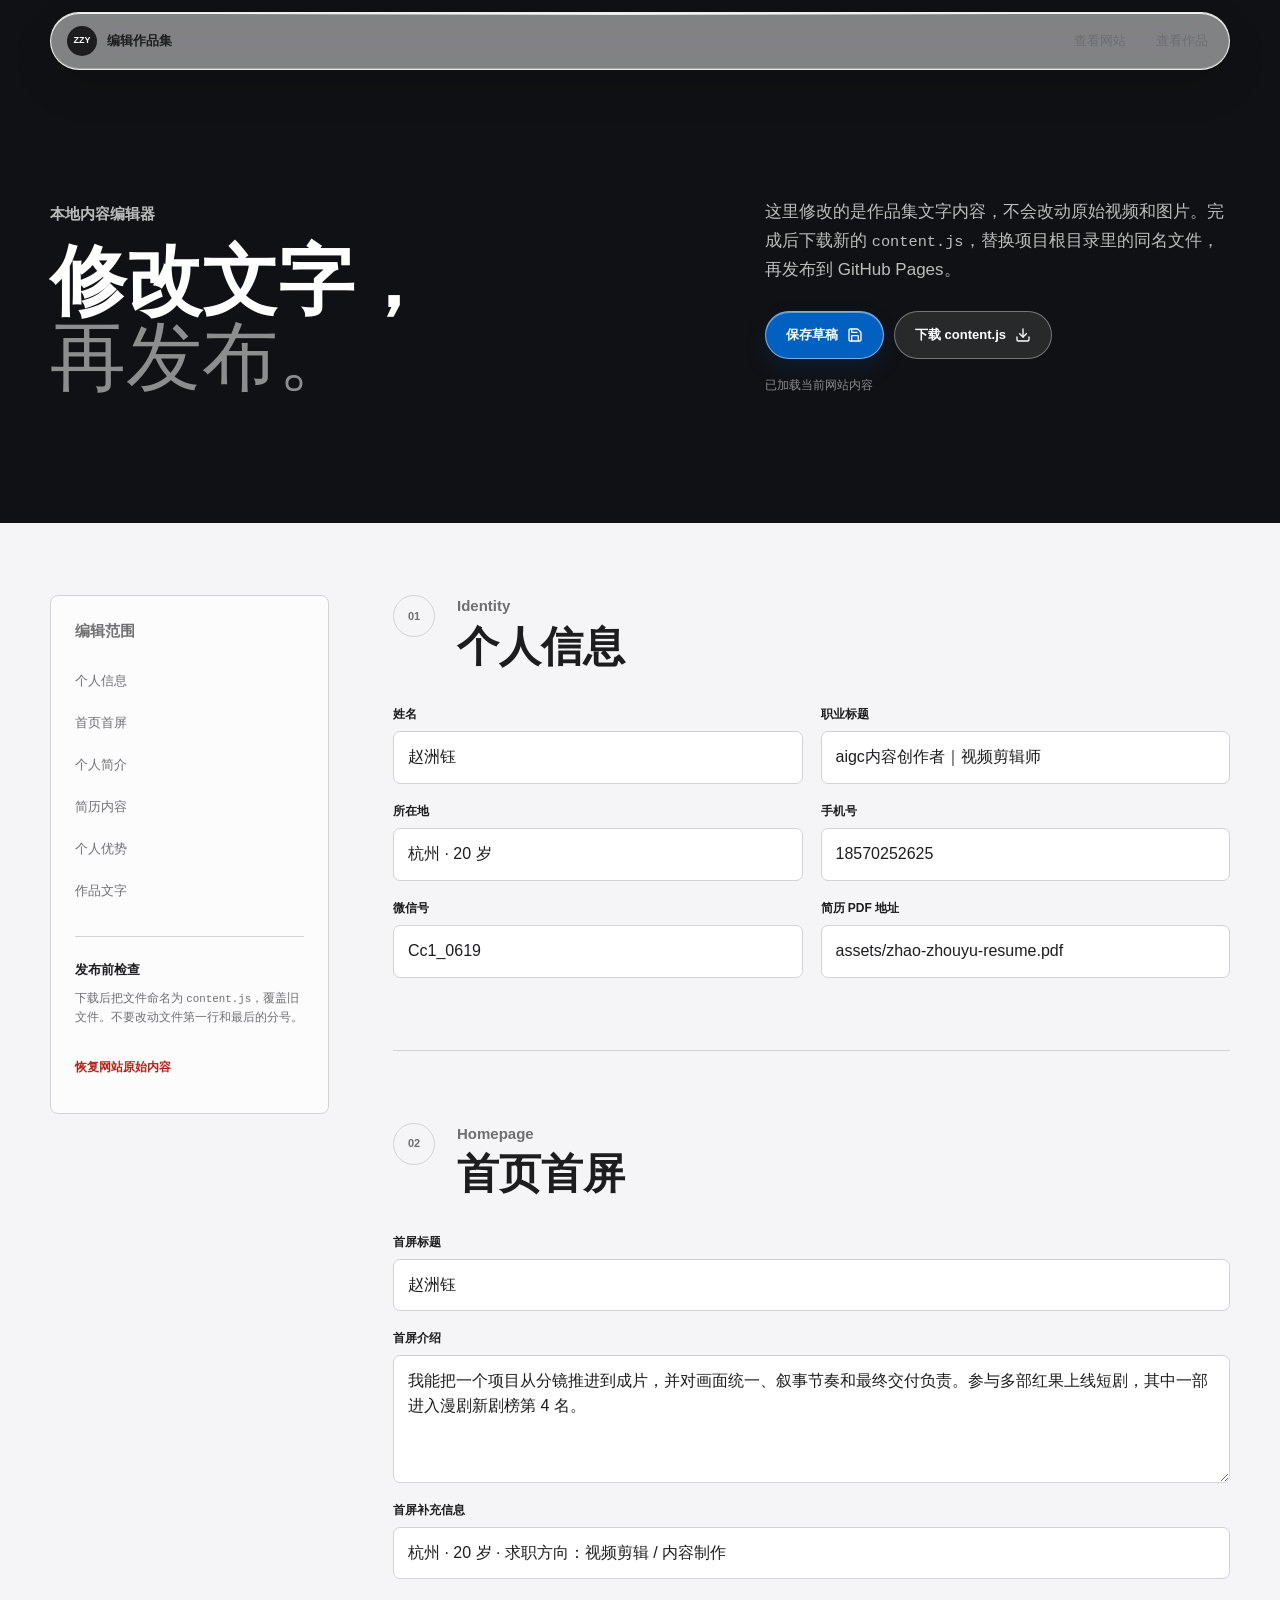
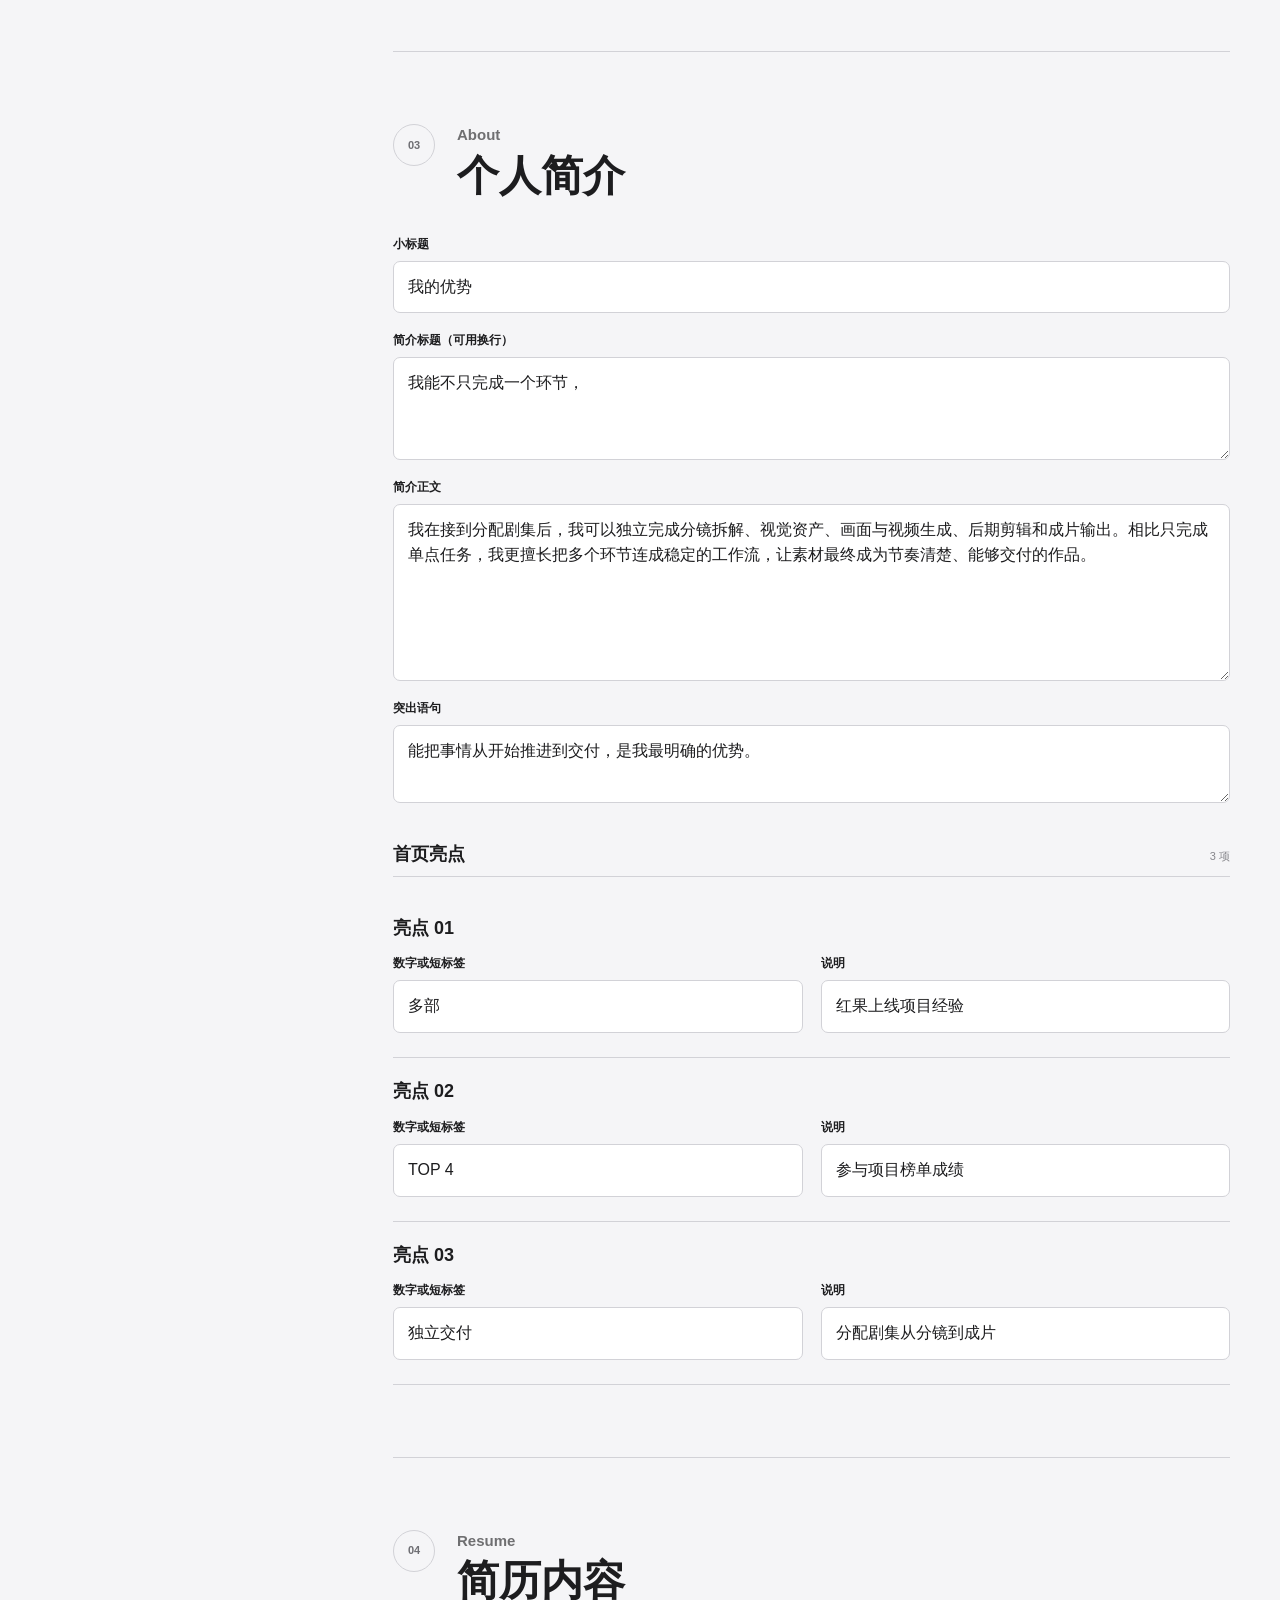
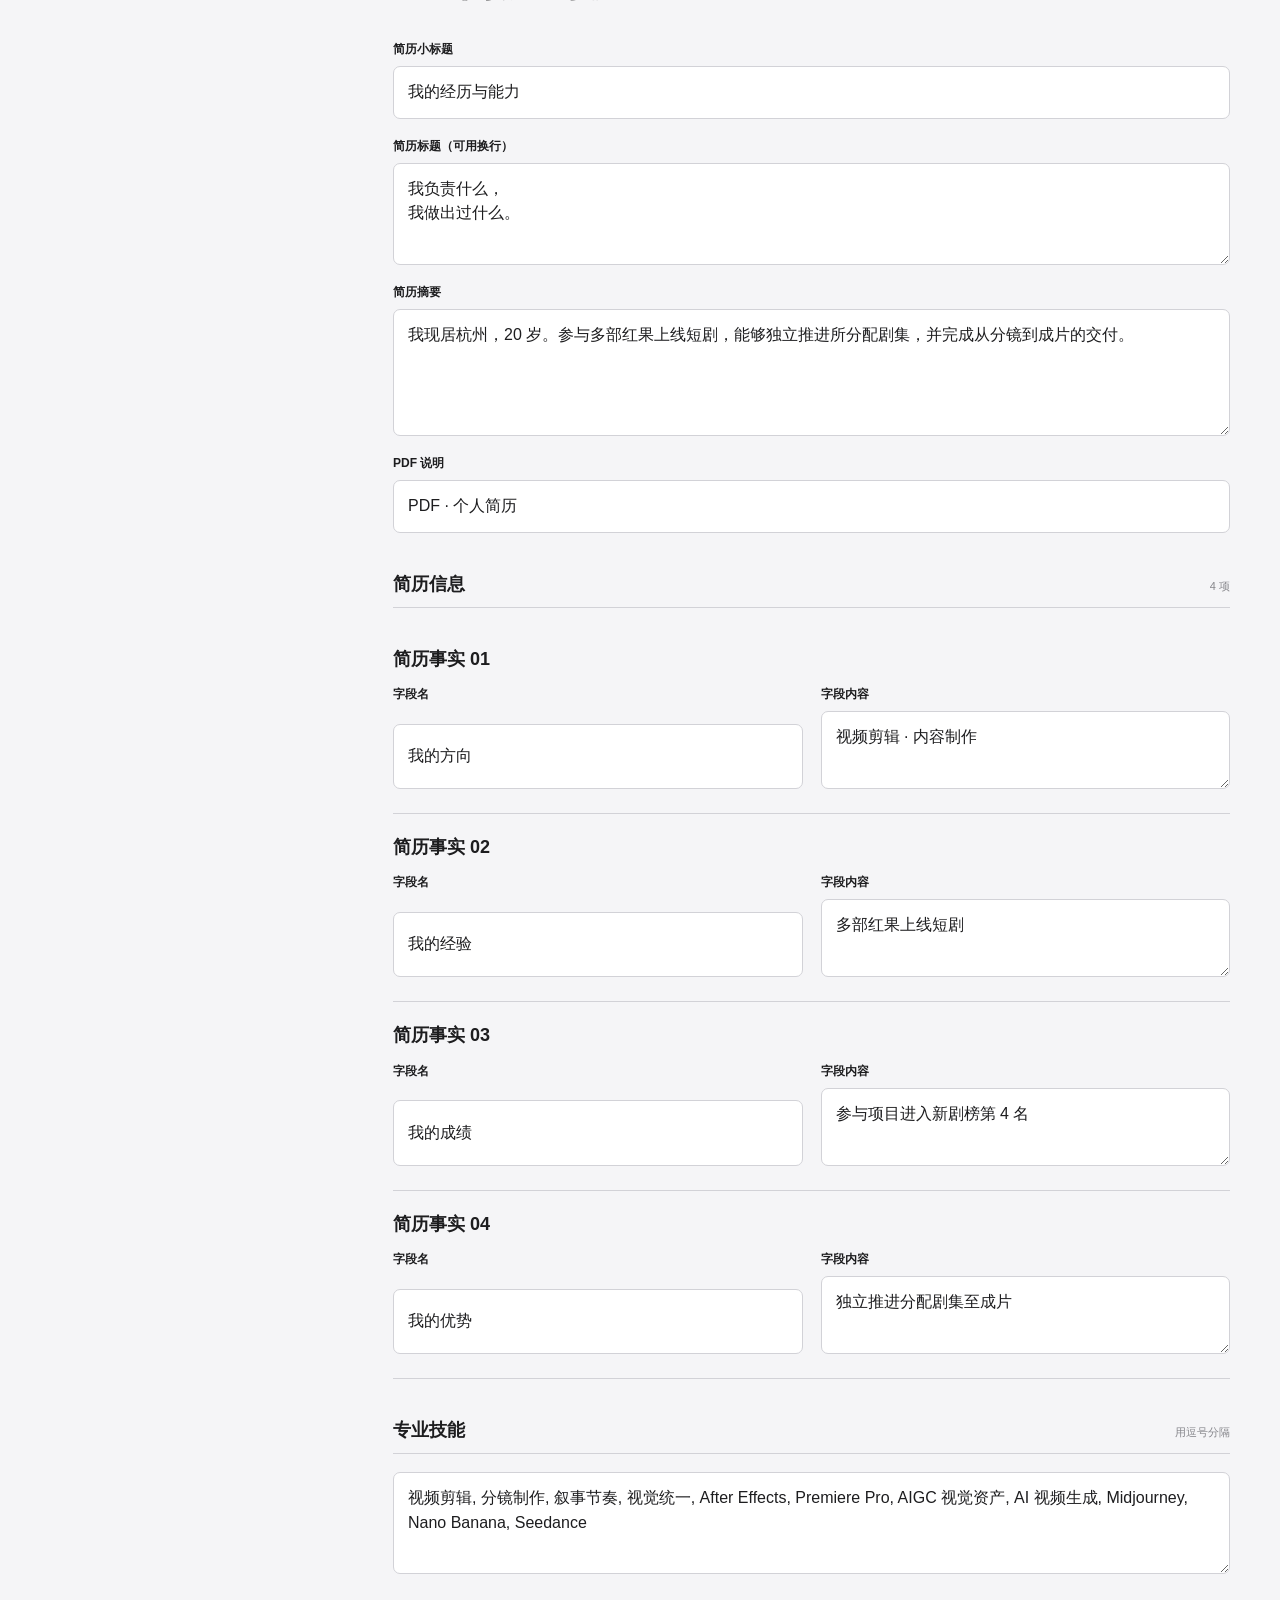
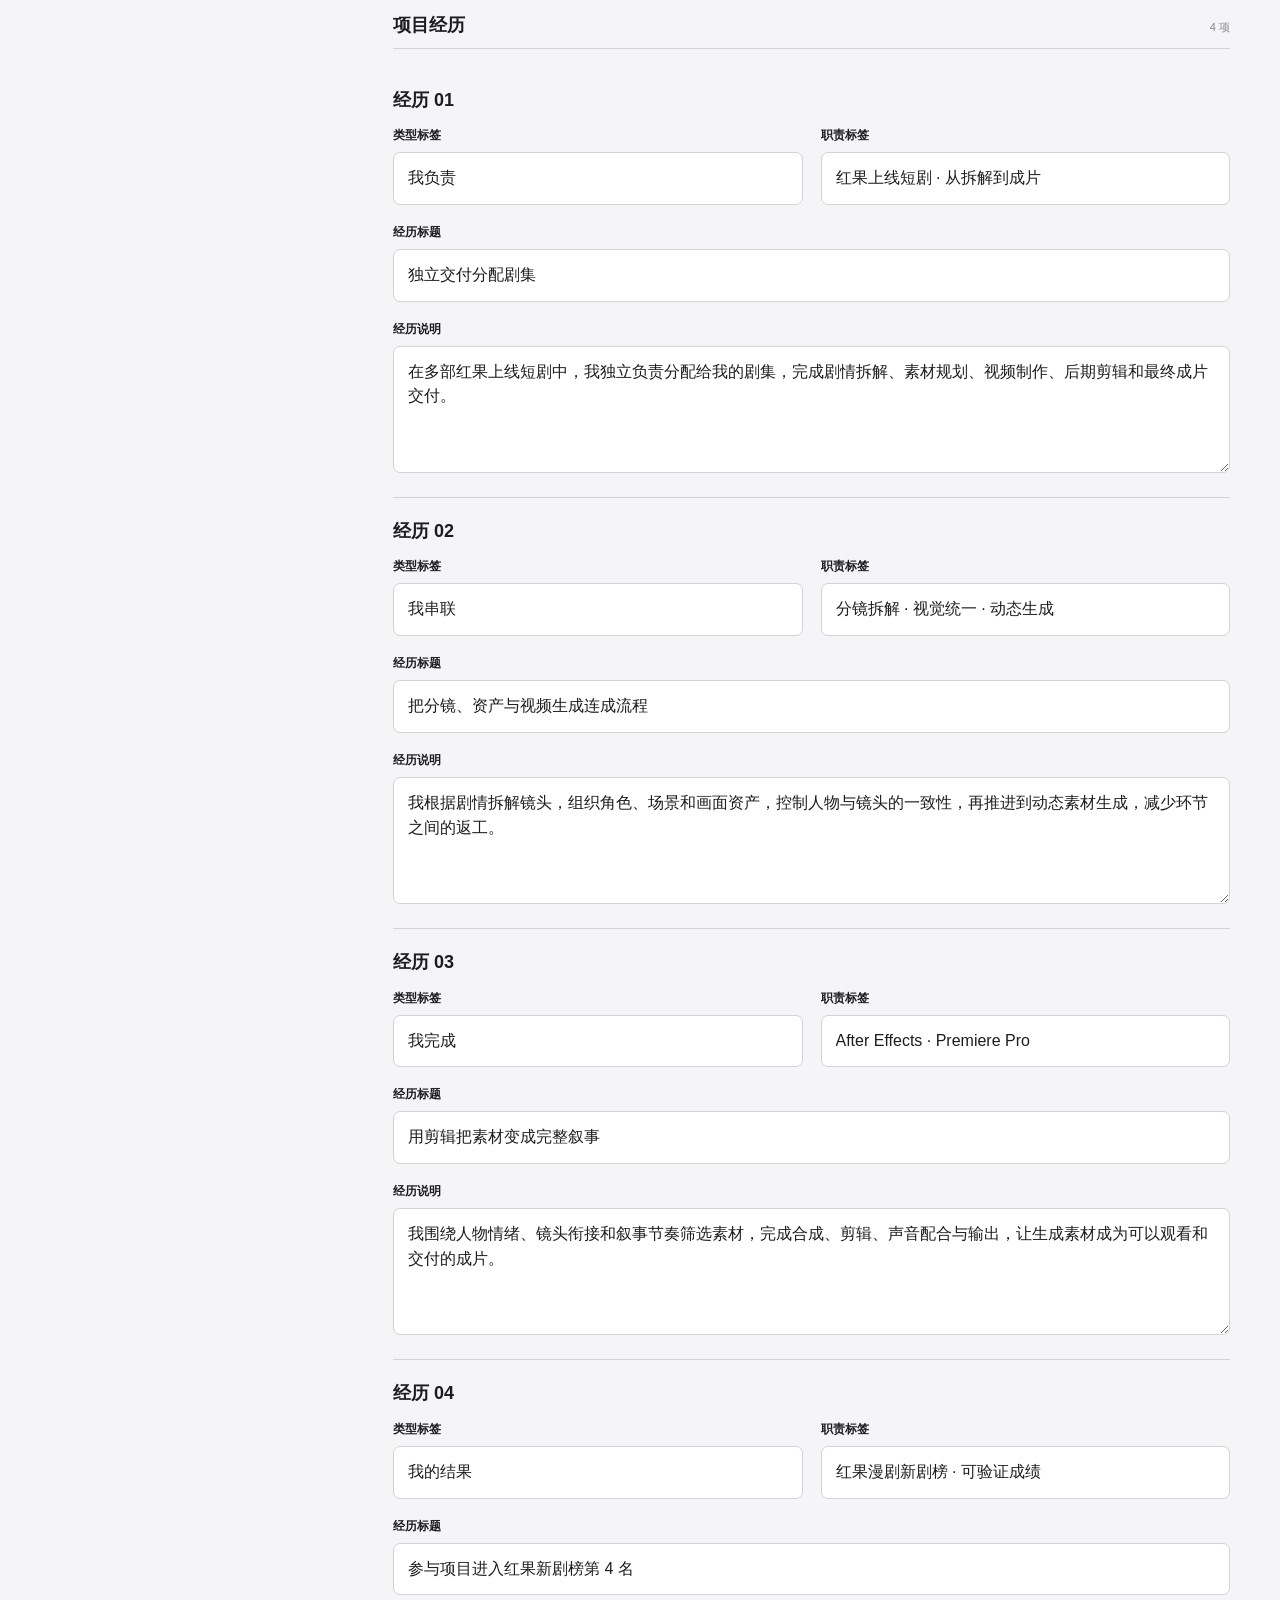
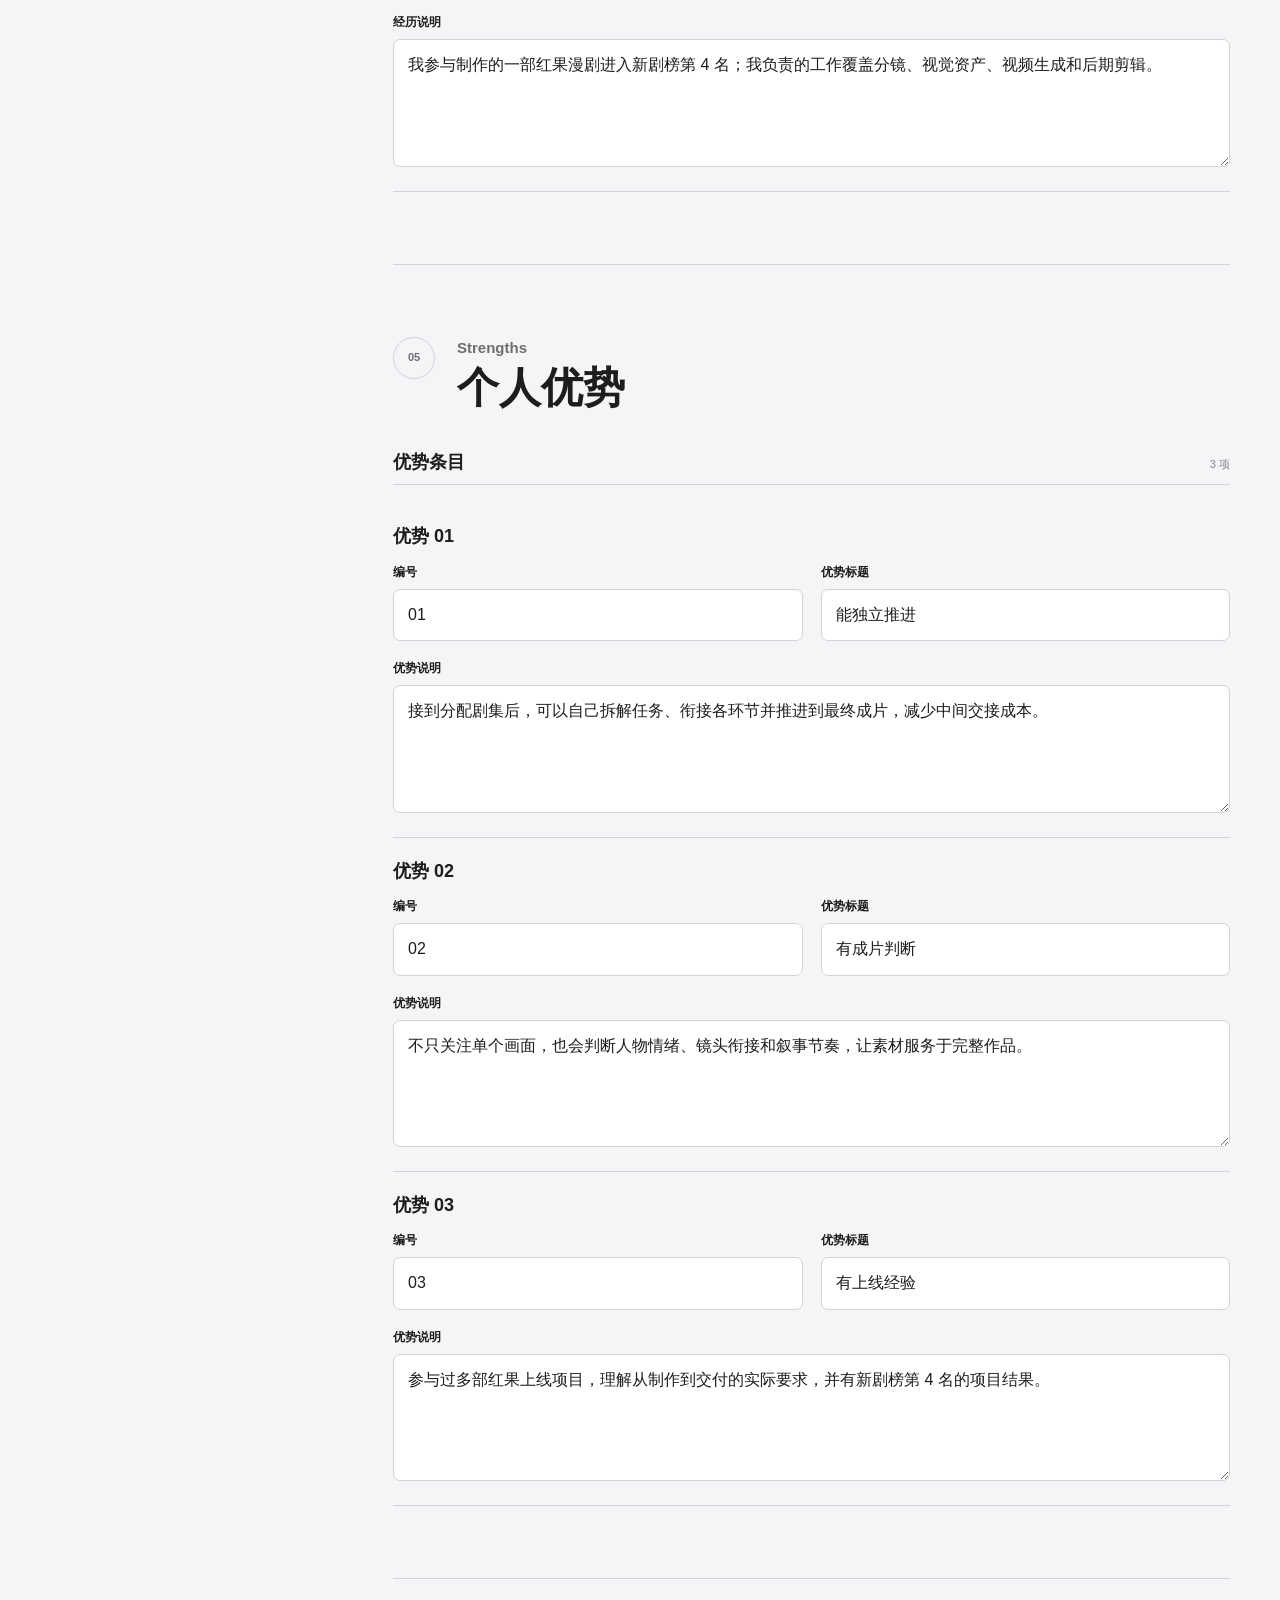
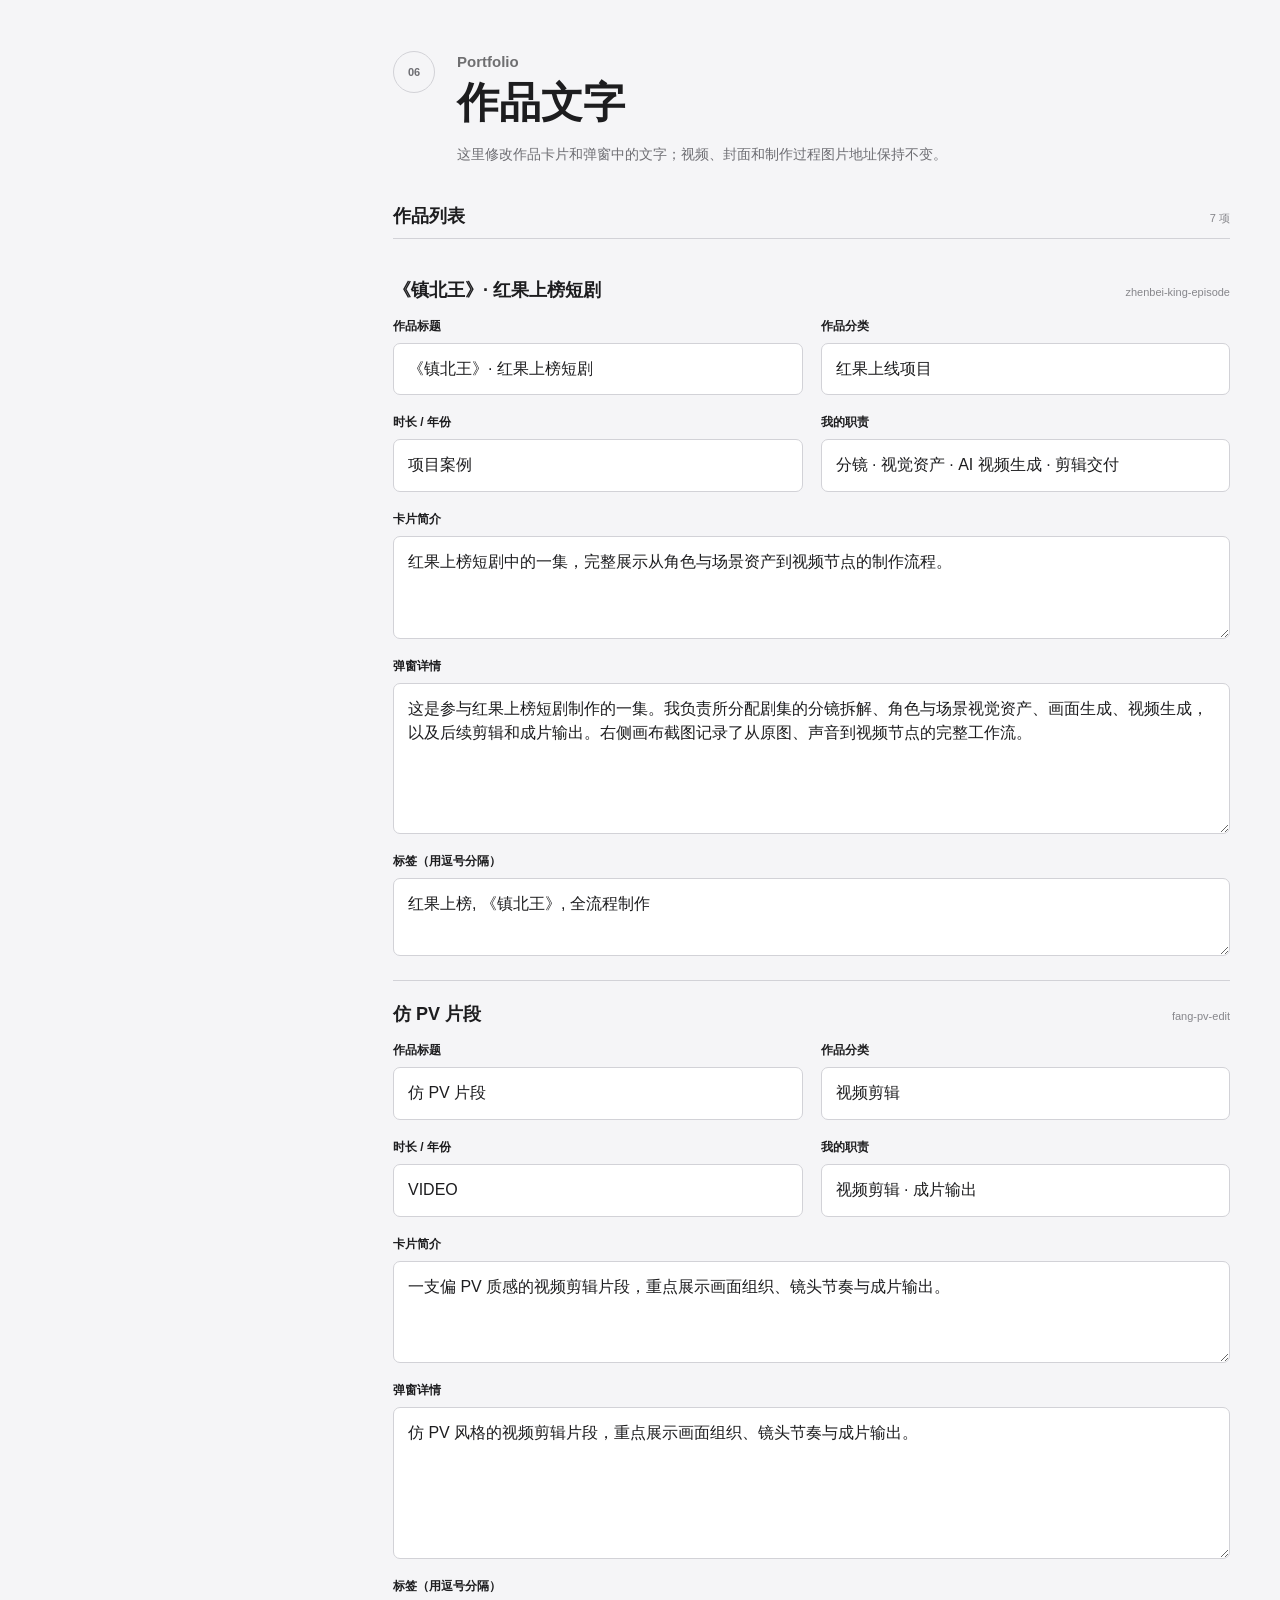
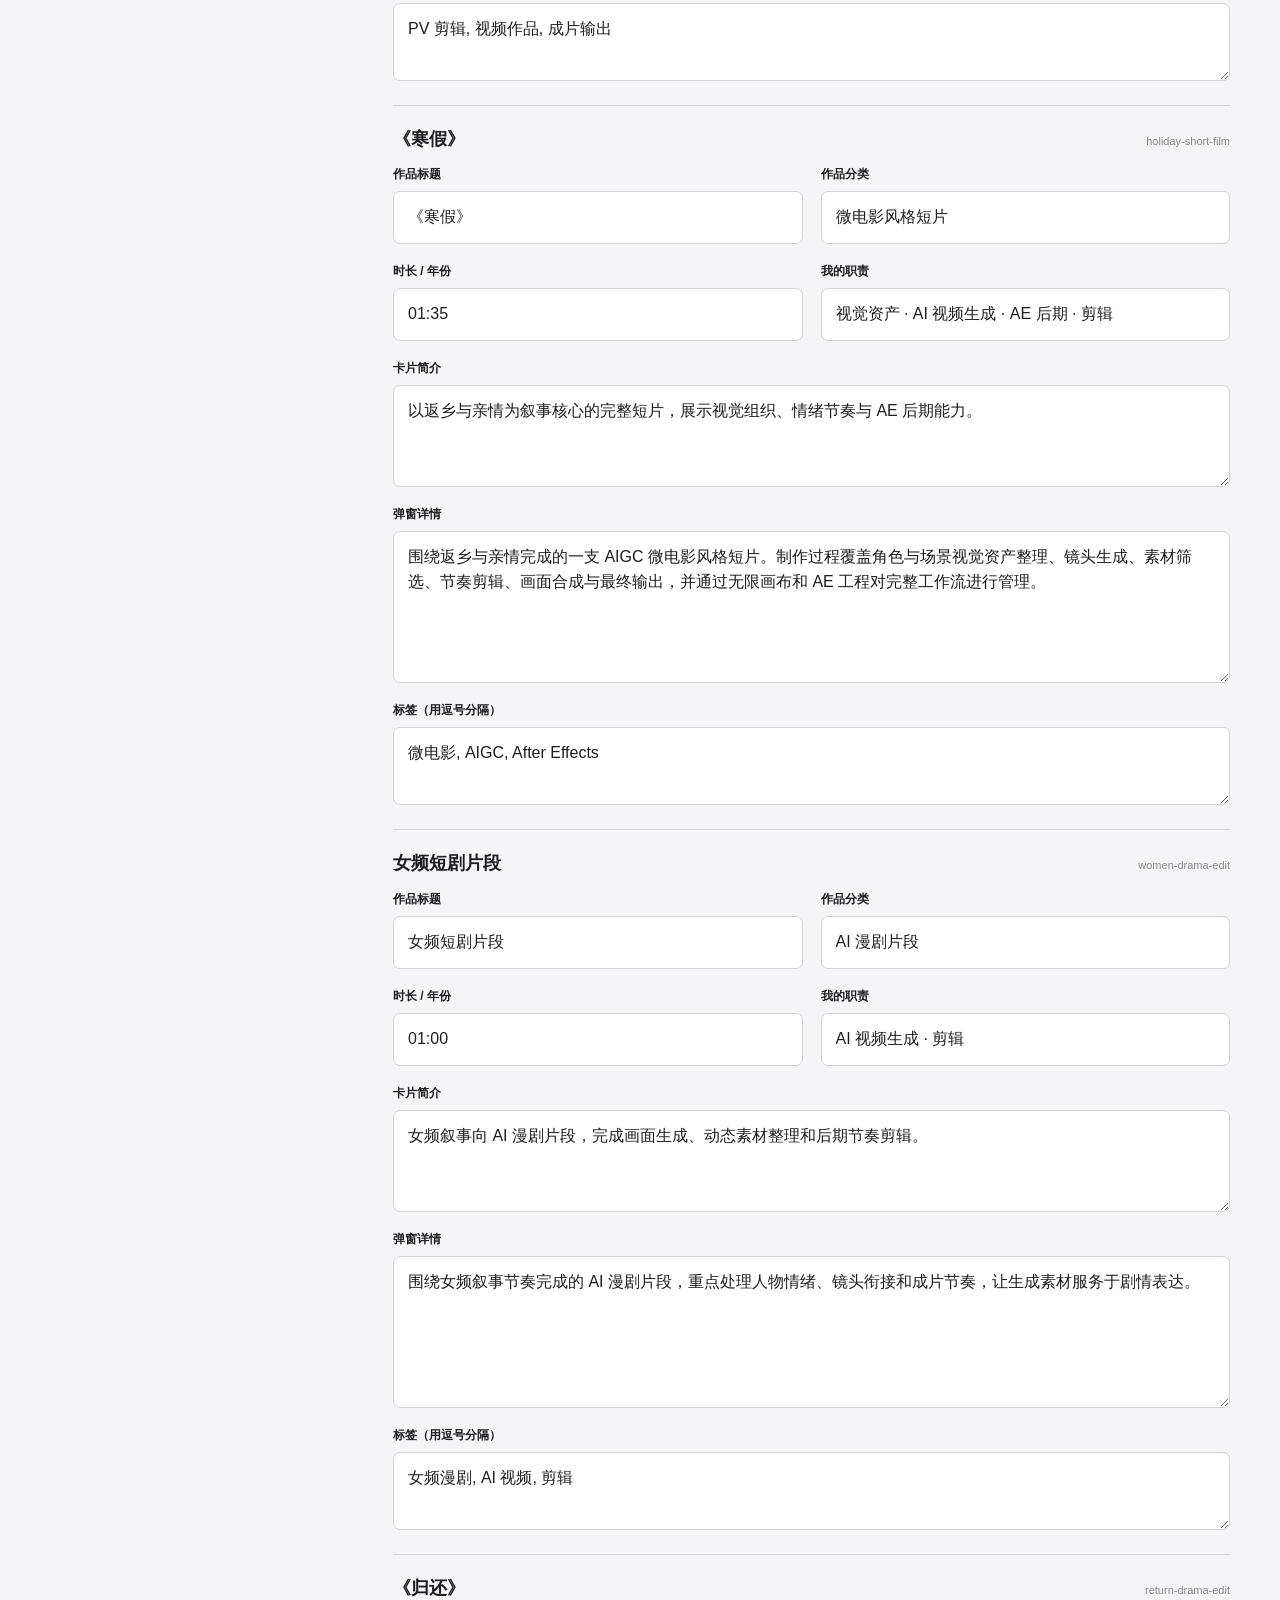
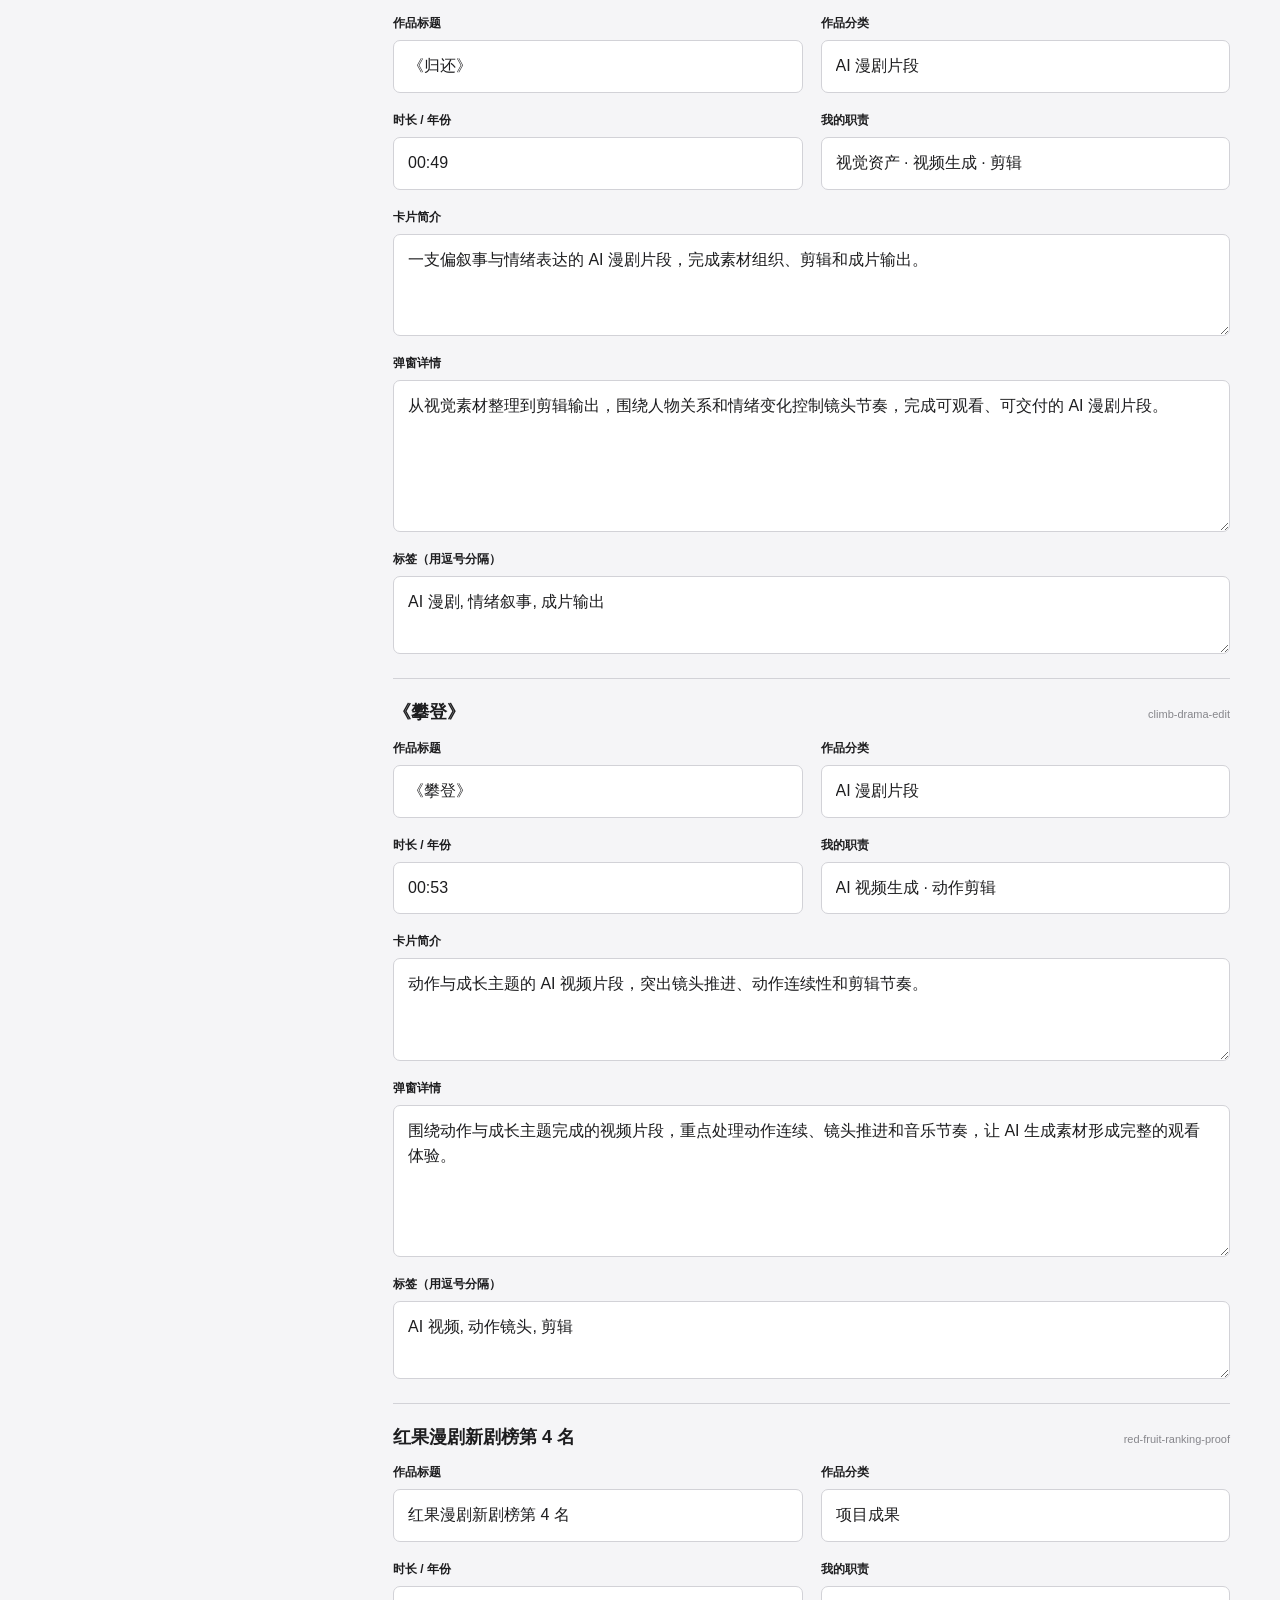
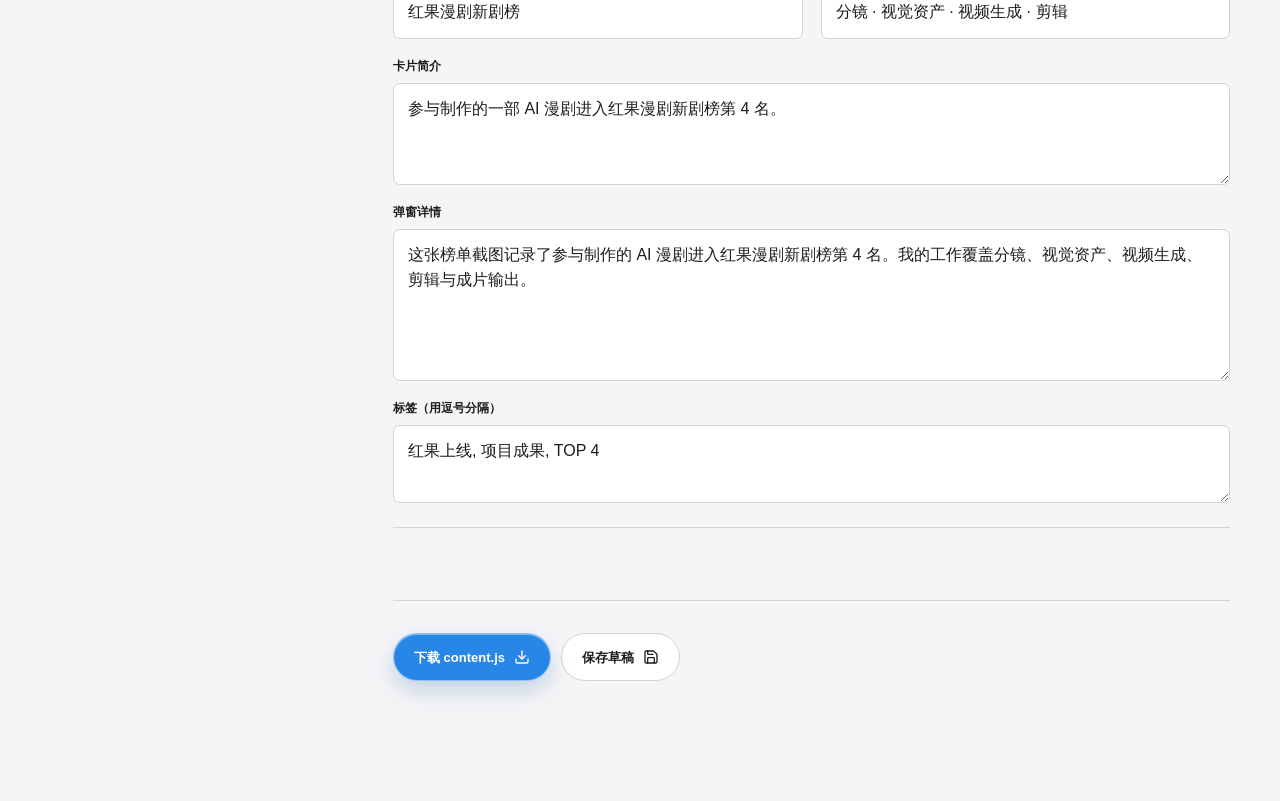
==== editor.html @ 2bcf1a5e "Emphasize personal contribution in resume" ====
<!doctype html>
<html lang="zh-CN">
  <head>
    <meta charset="UTF-8" />
    <meta name="viewport" content="width=device-width, initial-scale=1, viewport-fit=cover" />
    <meta name="theme-color" content="#171916" />
    <meta name="description" content="编辑赵洲钰个人作品集文字内容。" />
    <title>编辑作品集 — 赵洲钰</title>
    <link rel="stylesheet" href="styles.css?v=10" />
    <script src="assets/vendor/lucide.min.js?v=1.30.0" defer></script>
  </head>
  <body class="editor-shell">
    <a class="skip-link" href="#editor-main">跳到编辑内容</a>
    <header class="site-header" id="top">
      <div class="container header-inner">
        <a class="brand" href="index.html" aria-label="返回作品集首页">
          <span class="brand-mark">ZZY</span>
          <span class="brand-word">编辑作品集</span>
        </a>
        <nav class="desktop-nav" aria-label="编辑器导航">
          <a href="index.html">查看网站</a>
          <a href="works.html">查看作品</a>
        </nav>
        <button class="menu-toggle icon-button" type="button" aria-expanded="false" aria-controls="editor-mobile-nav" aria-label="打开菜单">
          <i data-lucide="menu" aria-hidden="true"></i>
        </button>
      </div>
      <nav class="mobile-nav" id="editor-mobile-nav" aria-label="移动端编辑器导航" hidden>
        <a href="index.html">查看网站</a>
        <a href="works.html">查看作品</a>
      </nav>
    </header>

    <main class="editor-main" id="editor-main">
      <section class="editor-hero section-pad">
        <div class="container editor-hero-grid">
          <div>
            <p class="eyebrow">本地内容编辑器</p>
            <h1>修改文字，<br /><em>再发布。</em></h1>
          </div>
          <div class="editor-hero-copy">
            <p>这里修改的是作品集文字内容，不会改动原始视频和图片。完成后下载新的 <code>content.js</code>，替换项目根目录里的同名文件，再发布到 GitHub Pages。</p>
            <div class="editor-actions">
              <button class="button button-blue" type="button" data-save>保存草稿 <i data-lucide="save" aria-hidden="true"></i></button>
              <button class="button button-quiet" type="button" data-download>下载 content.js <i data-lucide="download" aria-hidden="true"></i></button>
            </div>
            <p class="editor-status" data-status role="status" aria-live="polite">已加载当前网站内容</p>
          </div>
        </div>
      </section>

      <form class="editor-form" data-editor-form>
        <div class="container editor-layout">
          <aside class="editor-side">
            <div class="editor-side-inner">
              <p class="eyebrow">编辑范围</p>
              <nav class="editor-toc" aria-label="编辑区导航">
                <a href="#identity">个人信息</a>
                <a href="#hero-copy">首页首屏</a>
                <a href="#about-copy">个人简介</a>
                <a href="#resume-copy">简历内容</a>
                <a href="#strengths-copy">个人优势</a>
                <a href="#works-copy">作品文字</a>
              </nav>
              <div class="editor-help">
                <strong>发布前检查</strong>
                <p>下载后把文件命名为 <code>content.js</code>，覆盖旧文件。不要改动文件第一行和最后的分号。</p>
              </div>
              <button class="text-button danger-text" type="button" data-reset>恢复网站原始内容</button>
            </div>
          </aside>

          <div class="editor-sections">
            <section class="editor-section" id="identity" data-section="identity">
              <div class="editor-section-heading"><span class="editor-index">01</span><div><p class="eyebrow">Identity</p><h2>个人信息</h2></div></div>
              <div class="editor-fields editor-fields-2">
                <label class="field"><span>姓名</span><input name="identity.name" type="text" required /></label>
                <label class="field"><span>职业标题</span><input name="identity.role" type="text" /></label>
                <label class="field"><span>所在地</span><input name="identity.location" type="text" /></label>
                <label class="field"><span>手机号</span><input name="identity.phone" type="tel" /></label>
                <label class="field"><span>微信号</span><input name="identity.wechat" type="text" /></label>
                <label class="field"><span>简历 PDF 地址</span><input name="identity.cvUrl" type="text" /></label>
              </div>
            </section>

            <section class="editor-section" id="hero-copy" data-section="hero">
              <div class="editor-section-heading"><span class="editor-index">02</span><div><p class="eyebrow">Homepage</p><h2>首页首屏</h2></div></div>
              <div class="editor-fields">
                <label class="field"><span>首屏标题</span><input name="hero.title" type="text" /></label>
                <label class="field"><span>首屏介绍</span><textarea name="hero.description" rows="4"></textarea></label>
                <label class="field"><span>首屏补充信息</span><input name="hero.note" type="text" /></label>
              </div>
            </section>

            <section class="editor-section" id="about-copy" data-section="about">
              <div class="editor-section-heading"><span class="editor-index">03</span><div><p class="eyebrow">About</p><h2>个人简介</h2></div></div>
              <div class="editor-fields">
                <label class="field"><span>小标题</span><input name="about.eyebrow" type="text" /></label>
                <label class="field"><span>简介标题（可用换行）</span><textarea name="about.title" rows="3"></textarea></label>
                <label class="field"><span>简介正文</span><textarea name="about.body" rows="6"></textarea></label>
                <label class="field"><span>突出语句</span><textarea name="about.quote" rows="2"></textarea></label>
              </div>
              <div class="editor-repeat" data-repeat="stats"></div>
            </section>

            <section class="editor-section" id="resume-copy" data-section="resume">
              <div class="editor-section-heading"><span class="editor-index">04</span><div><p class="eyebrow">Resume</p><h2>简历内容</h2></div></div>
              <div class="editor-fields">
                <label class="field"><span>简历小标题</span><input name="resume.eyebrow" type="text" /></label>
                <label class="field"><span>简历标题（可用换行）</span><textarea name="resume.title" rows="3"></textarea></label>
                <label class="field"><span>简历摘要</span><textarea name="resume.intro" rows="4"></textarea></label>
                <label class="field"><span>PDF 说明</span><input name="resume.fileNote" type="text" /></label>
              </div>
              <div class="editor-repeat" data-repeat="facts"></div>
              <div class="editor-list-block"><div class="repeat-heading"><h3>专业技能</h3><span>用逗号分隔</span></div><label class="field"><textarea name="resume.skills" rows="3" data-array-field="comma"></textarea></label></div>
              <div class="editor-repeat" data-repeat="experience"></div>
            </section>

            <section class="editor-section" id="strengths-copy" data-section="strengths">
              <div class="editor-section-heading"><span class="editor-index">05</span><div><p class="eyebrow">Strengths</p><h2>个人优势</h2></div></div>
              <div class="editor-repeat" data-repeat="strengths"></div>
            </section>

            <section class="editor-section" id="works-copy" data-section="works">
              <div class="editor-section-heading"><span class="editor-index">06</span><div><p class="eyebrow">Portfolio</p><h2>作品文字</h2></div></div>
              <p class="editor-section-note">这里修改作品卡片和弹窗中的文字；视频、封面和制作过程图片地址保持不变。</p>
              <div class="editor-repeat" data-repeat="works"></div>
            </section>

            <div class="editor-bottom-actions">
              <button class="button button-blue" type="button" data-download>下载 content.js <i data-lucide="download" aria-hidden="true"></i></button>
              <button class="button button-quiet" type="button" data-save>保存草稿 <i data-lucide="save" aria-hidden="true"></i></button>
            </div>
          </div>
        </div>
      </form>
    </main>

    <div class="toast" role="status" aria-live="polite" data-editor-toast></div>
    <script src="content.js?v=8" defer></script>
    <script src="editor.js?v=4" defer></script>
  </body>
</html>
---- styles.css ----
:root {
  --bg: #f5f5f7;
  --surface: #ffffff;
  --surface-soft: #ebebf0;
  --ink: #1d1d1f;
  --muted: #6e6e73;
  --quiet: #86868b;
  --line: #d2d2d7;
  --blue: #0071e3;
  --blue-soft: #e8f2ff;
  --black: #101114;
  --black-soft: #1c1d20;
  --on-dark: #f5f5f7;
  --dark-muted: #a1a1a6;
  --container: 1180px;
  --page-gutter: 48px;
  --section: clamp(88px, 10vw, 144px);
  --glass-fill: rgba(255, 255, 255, .48);
  --glass-border: rgba(255, 255, 255, .84);
  --glass-specular: rgba(255, 255, 255, .9);
  --ease: cubic-bezier(.2, .75, .2, 1);
  --speed: 240ms;
}

* { box-sizing: border-box; }
[hidden] { display: none !important; }
html { scroll-behavior: smooth; }
body {
  margin: 0;
  overflow-x: hidden;
  overflow-x: clip;
  background: var(--bg);
  color: var(--ink);
  font-family: -apple-system, BlinkMacSystemFont, "SF Pro Display", "SF Pro Text", "Helvetica Neue", "PingFang SC", "Hiragino Sans GB", "Noto Sans SC", "Microsoft YaHei", Arial, sans-serif;
  font-size: 16px;
  line-height: 1.5;
  letter-spacing: 0;
  -webkit-font-smoothing: antialiased;
  text-rendering: optimizeLegibility;
}
img, video { display: block; max-width: 100%; }
a { color: inherit; text-decoration: none; }
button { font: inherit; }
:focus-visible { outline: 2px solid var(--blue); outline-offset: 4px; }
.container { width: min(calc(100% - var(--page-gutter)), var(--container)); width: min(calc(100% - var(--page-gutter) - env(safe-area-inset-left) - env(safe-area-inset-right)), var(--container)); margin-inline: auto; }
.section-pad { padding-block: var(--section); }

.skip-link { position: fixed; top: 12px; left: 12px; z-index: 60; padding: 10px 14px; border-radius: 12px; background: var(--blue); color: #fff; transform: translateY(-160%); transition: transform var(--speed) var(--ease); }
.skip-link:focus { transform: translateY(0); }

/* A restrained, floating glass bar keeps navigation present without dominating the work. */
.site-header { position: sticky; top: 0; z-index: 30; padding: 12px 0 0; padding: max(12px, env(safe-area-inset-top)) 0 0; background: transparent; border: 0; pointer-events: none; transition: color var(--speed) var(--ease); }
.header-inner { position: relative; min-height: 58px; display: flex; align-items: center; justify-content: space-between; gap: 24px; padding: 0 8px 0 16px; overflow: hidden; border: 1px solid var(--glass-border); border-radius: 30px; background: var(--glass-fill); box-shadow: 0 16px 44px rgba(0,0,0,.12), inset 0 1px 0 var(--glass-specular), inset 0 -1px 0 rgba(255,255,255,.26); backdrop-filter: blur(30px) saturate(180%); -webkit-backdrop-filter: blur(30px) saturate(180%); pointer-events: auto; }
.header-inner::before { position: absolute; top: 1px; right: 18%; left: 14%; height: 1px; content: ""; background: linear-gradient(90deg, transparent, rgba(255,255,255,.92), transparent); opacity: .9; pointer-events: none; }
.header-inner > * { position: relative; z-index: 1; }
.brand { display: inline-flex; align-items: center; min-height: 44px; gap: 10px; font-size: 13px; font-weight: 600; }
.brand-mark { display: grid; place-items: center; width: 30px; height: 30px; border-radius: 50%; background: var(--ink); color: #fff; font-size: 9px; font-weight: 700; letter-spacing: 0; }
.brand-word { white-space: nowrap; }
.desktop-nav { display: flex; align-items: center; gap: 4px; color: var(--muted); font-size: 13px; }
.desktop-nav a, .mobile-nav a { position: relative; display: inline-flex; align-items: center; min-height: 44px; padding: 0 13px; border-radius: 22px; transition: color var(--speed) var(--ease), background var(--speed) var(--ease); }
.desktop-nav a:hover, .mobile-nav a:hover { color: var(--ink); background: rgba(0,0,0,.06); }
.desktop-nav a[aria-current="page"] { color: var(--ink); background: rgba(0,0,0,.07); font-weight: 600; }
.menu-toggle.icon-button { display: none; }
.mobile-nav { display: none; width: min(calc(100% - var(--page-gutter)), var(--container)); width: min(calc(100% - var(--page-gutter) - env(safe-area-inset-left) - env(safe-area-inset-right)), var(--container)); margin: 8px auto 0; padding: 8px; border: 1px solid var(--glass-border); border-radius: 22px; background: var(--glass-fill); box-shadow: 0 8px 30px rgba(0,0,0,.08); backdrop-filter: blur(24px) saturate(150%); pointer-events: auto; }
.scroll-progress { position: absolute; right: 22px; bottom: -2px; left: 22px; height: 2px; overflow: hidden; pointer-events: none; }
.scroll-progress span { display: block; width: 100%; height: 100%; transform: scaleX(0); transform-origin: left center; background: var(--blue); }

/* On dark opening stages, the material is intentionally visible: translucent fill, edge light and blurred media beneath. */
.glass-shell .site-header:not(.is-scrolled) .header-inner { border-color: rgba(255,255,255,.56); background: rgba(255,255,255,.2); box-shadow: 0 16px 44px rgba(0,0,0,.26), inset 0 1px 0 rgba(255,255,255,.9), inset 0 -1px 0 rgba(255,255,255,.22); backdrop-filter: blur(30px) saturate(190%); -webkit-backdrop-filter: blur(30px) saturate(190%); }
.glass-shell .site-header:not(.is-scrolled) { color: #fff; }
.glass-shell .site-header:not(.is-scrolled) .brand-mark { background: #fff; color: var(--ink); }
.glass-shell .site-header:not(.is-scrolled) .desktop-nav { color: rgba(255,255,255,.72); }
.glass-shell .site-header:not(.is-scrolled) .desktop-nav a:hover { color: #fff; background: rgba(255,255,255,.16); }
.glass-shell .site-header:not(.is-scrolled) .desktop-nav a[aria-current="page"] { color: #fff; background: rgba(255,255,255,.2); box-shadow: inset 0 1px 0 rgba(255,255,255,.34); }
.glass-shell .site-header.is-scrolled .header-inner { background: rgba(255,255,255,.58); }

.icon-button { display: inline-grid; place-items: center; width: 44px; height: 44px; padding: 0; border: 1px solid rgba(255,255,255,.72); border-radius: 50%; background: rgba(255,255,255,.44); color: inherit; box-shadow: inset 0 1px 0 rgba(255,255,255,.9), 0 6px 18px rgba(0,0,0,.08); backdrop-filter: blur(18px) saturate(160%); -webkit-backdrop-filter: blur(18px) saturate(160%); cursor: pointer; transition: background var(--speed) var(--ease), color var(--speed) var(--ease), border-color var(--speed) var(--ease), transform var(--speed) var(--ease); }
.icon-button:hover { border-color: var(--blue); background: var(--blue); color: #fff; }
.icon-button:active, .button:active { transform: scale(.98); }
.icon-button svg { width: 18px; height: 18px; }
.eyebrow { margin: 0; color: var(--ink); font-size: 15px; font-weight: 600; line-height: 1.45; letter-spacing: 0; opacity: .62; }
h1, h2, h3, p { margin-top: 0; }
h1, h2, h3 { letter-spacing: 0; line-height: 1.08; }
h1, h2 { font-weight: 600; }
h1 { max-width: 850px; margin-bottom: 28px; white-space: pre-line; font-size: 92px; line-height: 1; }
h2 { margin-bottom: 24px; font-size: 58px; line-height: 1.08; }
h2 em { color: var(--quiet); font-style: normal; font-weight: 400; }

.hero { position: relative; isolation: isolate; display: flex; align-items: center; justify-content: center; min-height: min(780px, calc(100dvh - 24px)); overflow: hidden; margin-top: -72px; padding-top: 96px; padding-bottom: 64px; background: var(--black); color: var(--on-dark); }
.hero::before { position: absolute; z-index: -2; inset: 0; content: ""; background: url("assets/images/zhenbei-king-poster.jpg") 58% center / cover no-repeat; filter: saturate(.84) contrast(1.03); opacity: .82; }
.hero::after { position: absolute; z-index: -1; inset: 0; content: ""; background: linear-gradient(90deg, rgba(10,11,13,.98) 0%, rgba(10,11,13,.9) 48%, rgba(10,11,13,.38) 100%), linear-gradient(0deg, rgba(10,11,13,.48), rgba(10,11,13,.08)); }
.hero-copy { max-width: 820px; margin: 0; text-align: left; }
.hero-identity { display: flex; flex-wrap: wrap; align-items: baseline; justify-content: flex-start; gap: 8px 14px; margin: 0 0 20px; }
.hero-identity strong { font-size: 15px; font-weight: 600; }
.hero-identity span { color: rgba(255,255,255,.62); font-size: 12px; }
.hero h1 { max-width: 920px; margin-right: 0; margin-bottom: 22px; margin-left: 0; }
.hero h1 { color: #fff; }
.hero .eyebrow, .page-intro .eyebrow, .editor-hero .eyebrow { color: #fff; opacity: .72; }
.hero-description { max-width: 690px; margin: 0 0 28px; color: rgba(255,255,255,.8); font-size: 19px; line-height: 1.65; }
.hero-actions { display: flex; flex-wrap: wrap; align-items: center; justify-content: flex-start; gap: 14px 22px; }
.button { display: inline-flex; align-items: center; justify-content: center; min-height: 48px; gap: 9px; padding: 0 20px; border: 1px solid transparent; border-radius: 999px; font-size: 13px; font-weight: 600; cursor: pointer; transition: transform var(--speed) var(--ease), background var(--speed) var(--ease), color var(--speed) var(--ease), border-color var(--speed) var(--ease); }
.button svg { width: 16px; height: 16px; }
.button:hover { transform: translateY(-2px); }
.button-blue { border-color: rgba(255,255,255,.48); background: rgba(0,113,227,.84); color: #fff; box-shadow: inset 0 1px 0 rgba(255,255,255,.4), 0 10px 22px rgba(0,73,150,.2); backdrop-filter: blur(14px) saturate(150%); -webkit-backdrop-filter: blur(14px) saturate(150%); }
.button-blue:hover { background: #0077ed; }
.hero .text-link, .page-intro .text-link, .editor-hero .text-link { color: #fff; }
.text-link { display: inline-flex; align-items: center; min-height: 44px; gap: 7px; color: var(--ink); font-size: 15px; font-weight: 600; }
.text-link svg { width: 16px; height: 16px; transition: transform var(--speed) var(--ease); }
.text-link:hover svg { transform: translate(3px, -3px); }
.hero-note { max-width: 600px; margin: 24px 0 0; color: rgba(255,255,255,.58); font-size: 12px; }
.hero-bottomline { position: absolute; right: 0; bottom: 26px; left: 0; display: flex; justify-content: space-between; align-items: center; color: rgba(255,255,255,.56); font-size: 11px; }
.scroll-label { display: inline-flex; align-items: center; gap: 8px; }
.scroll-label svg { width: 15px; height: 15px; color: #fff; }

.proof-strip { background: var(--black); border-top: 1px solid rgba(255,255,255,.16); border-bottom: 1px solid rgba(255,255,255,.16); }
.proof-grid { display: grid; grid-template-columns: repeat(3, 1fr); }
.stat { min-height: 126px; margin: 0; padding: 30px 0; }
.stat + .stat { padding-left: 32px; border-left: 1px solid rgba(255,255,255,.18); }
.stat-value { display: block; color: #fff; font-size: 36px; font-weight: 600; line-height: 1; }
.stat-label { display: block; margin-top: 13px; color: rgba(255,255,255,.62); font-size: 12px; }

.statement { background: var(--surface); }
.statement-grid { display: grid; grid-template-columns: minmax(240px, 4fr) minmax(0, 8fr); gap: 64px; }
.statement-main { max-width: 800px; }
.statement h2 { margin-bottom: 38px; }
.statement-body { max-width: 720px; color: #424245; font-size: 19px; line-height: 1.75; }
.statement-quote { max-width: 680px; margin: 48px 0 0; color: var(--ink); font-size: 25px; font-weight: 600; }
.statement-quote::before { content: "“"; margin-right: 7px; color: var(--blue); }

.editing-showcase { background: #eef1f5; color: var(--ink); }
.editing-showcase .section-aside, .editing-showcase .section-route p { color: var(--muted); }
.editing-showcase h2 { color: var(--ink); }
.editing-showcase h2 em { color: var(--quiet); }
.section-heading { display: grid; grid-template-columns: minmax(0, 8fr) minmax(260px, 4fr); align-items: end; gap: 48px; margin-bottom: 48px; }
.section-heading h2 { margin: 16px 0 0; }
.section-aside { max-width: 360px; margin: 0 0 8px; color: var(--muted); font-size: 16px; line-height: 1.65; }
.editing-grid { display: grid; grid-template-columns: repeat(3, 1fr); gap: 20px; }
.editing-card { display: grid; grid-template-rows: auto 1fr; overflow: hidden; border: 1px solid rgba(255,255,255,.82); border-radius: 8px; background: rgba(255,255,255,.5); box-shadow: 0 16px 36px rgba(19,27,41,.1), inset 0 1px 0 rgba(255,255,255,.86); backdrop-filter: blur(20px) saturate(150%); -webkit-backdrop-filter: blur(20px) saturate(150%); cursor: pointer; transition: transform var(--speed) var(--ease), box-shadow var(--speed) var(--ease), border-color var(--speed) var(--ease); }
.editing-card:hover { border-color: #b8b8bd; box-shadow: 0 14px 40px rgba(0,0,0,.1); transform: translateY(-4px); }
.editing-card:focus-visible { outline-color: var(--blue); }
.editing-card-visual { overflow: hidden; aspect-ratio: 1.5; background: var(--black); }
.editing-card-visual img { width: 100%; height: 100%; object-fit: cover; filter: saturate(.84); transition: transform 600ms var(--ease), filter 600ms ease; }
.editing-card:hover .editing-card-visual img { transform: scale(1.04); filter: saturate(1); }
.editing-card-info { display: grid; grid-template-rows: auto auto 1fr; gap: 10px; padding: 20px 20px 24px; border-top: 1px solid rgba(255,255,255,.72); background: rgba(255,255,255,.54); backdrop-filter: blur(18px) saturate(150%); -webkit-backdrop-filter: blur(18px) saturate(150%); }
.editing-card-meta { display: flex; justify-content: space-between; gap: 12px; color: var(--quiet); font-size: 10px; font-weight: 600; letter-spacing: 0; }
.editing-card h3 { min-height: 2.1em; margin: 0; color: var(--ink); font-size: 25px; font-weight: 600; }
.editing-card p { min-height: 46px; margin: 0; color: var(--muted); font-size: 14px; line-height: 1.55; }
.section-route { display: flex; align-items: center; justify-content: space-between; gap: 32px; margin-top: 44px; padding-top: 24px; border-top: 1px solid var(--line); }
.section-route-actions { display: flex; flex-wrap: wrap; gap: 28px; }

.strengths { background: var(--surface-soft); }
.strengths-grid { display: grid; grid-template-columns: repeat(3, 1fr); border-top: 1px solid var(--line); border-bottom: 1px solid var(--line); }
.strength { min-height: 270px; padding: 30px 30px 30px 0; background: transparent; transition: background var(--speed) var(--ease); }
.strength + .strength { padding-left: 30px; border-left: 1px solid var(--line); }
.strength:hover { background: rgba(255,255,255,.48); }
.strength-number { display: block; margin-bottom: 64px; color: var(--ink); font-size: 13px; font-weight: 600; opacity: .62; }
.strength h3 { margin-bottom: 15px; font-size: 30px; font-weight: 600; }
.strength p { max-width: 290px; margin: 0; color: var(--muted); font-size: 15px; line-height: 1.6; }
.strengths .section-route { border-top-color: var(--line); }

.contact { padding-bottom: 10rem; background: var(--blue-soft); }
.contact-grid { display: grid; grid-template-columns: minmax(0, 7fr) minmax(300px, 5fr); gap: 64px; align-items: end; }
.contact h2 { margin-bottom: 0; }
.contact-details { max-width: 420px; }
.contact-details > p { color: #424245; font-size: 17px; line-height: 1.6; }
.contact-methods { display: grid; gap: 0; margin: 30px 0 24px; }
.contact-method { display: grid; grid-template-columns: 52px minmax(0, 1fr) 44px; align-items: center; gap: 12px; min-height: 62px; border-top: 1px solid #c3d3ec; }
.contact-method:last-child { border-bottom: 1px solid #c3d3ec; }
.contact-method-label { color: #687991; font-size: 11px; }
.contact-method-value { min-width: 0; color: var(--ink); font-size: 17px; font-weight: 600; overflow-wrap: anywhere; }
.contact .icon-button { border-color: var(--ink); color: var(--ink); }
.contact .icon-button:hover { border-color: var(--ink); background: var(--ink); color: var(--blue-soft); }

.page-intro { position: relative; isolation: isolate; display: flex; align-items: center; min-height: 470px; margin-top: -72px; padding-top: calc(var(--section) + 72px); background: var(--black); color: var(--on-dark); overflow: hidden; }
.page-intro::before { position: absolute; z-index: -1; inset: 0; content: ""; background: url("assets/images/zhenbei-king-poster.jpg") center / cover no-repeat; filter: blur(34px) saturate(90%); opacity: .1; transform: scale(1.1); }
.page-intro-grid { display: grid; grid-template-columns: minmax(0, 7fr) minmax(300px, 5fr); gap: 64px; align-items: end; }
.page-intro h1 { margin: 20px 0 0; color: #fff; }
.page-intro-copy { padding-bottom: 12px; }
.page-intro-copy > p { max-width: 500px; margin-bottom: 30px; color: rgba(255,255,255,.72); font-size: 20px; line-height: 1.6; }
.resume { background: var(--surface); }
.resume h2 { white-space: pre-line; }
.resume-layout { display: grid; grid-template-columns: minmax(280px, 4fr) minmax(0, 8fr); gap: 64px; align-items: start; }
.resume-summary { position: sticky; top: 96px; }
.resume-facts { margin: 0; border-top: 1px solid var(--line); }
.resume-fact { display: grid; grid-template-columns: 76px minmax(0, 1fr); gap: 18px; padding: 16px 0; border-bottom: 1px solid var(--line); }
.resume-fact dt { color: var(--muted); font-size: 11px; }
.resume-fact dd { margin: 0; color: var(--ink); font-size: 14px; font-weight: 600; }
.resume-tools { margin-top: 42px; }
.resume-kicker { margin-bottom: 16px; color: var(--ink); font-size: 13px; font-weight: 600; letter-spacing: 0; opacity: .62; }
.resume-skill-list { display: flex; flex-wrap: wrap; gap: 8px; }
.resume-skill { padding: 8px 10px; border: 1px solid var(--line); border-radius: 999px; color: #5e636c; font-size: 12px; }
.resume-download { display: flex; align-items: center; flex-wrap: wrap; gap: 14px; margin-top: 34px; }
.resume-download [data-resume-file-note] { color: var(--muted); font-size: 11px; }
.resume-experience { border-top: 1px solid var(--line); }
.resume-item { position: relative; display: grid; grid-template-columns: 105px minmax(0, 1fr); gap: 28px; padding: 30px 0 30px 18px; border-bottom: 1px solid var(--line); }
.resume-item::before { content: ""; position: absolute; top: 0; bottom: 0; left: 0; width: 2px; background: var(--blue); transform: scaleY(0); transform-origin: top; transition: transform var(--speed) var(--ease); }
.resume-item:hover::before, .resume-item:focus-within::before { transform: scaleY(1); }
.resume-item-meta { color: var(--ink); font-size: 15px; font-weight: 600; opacity: 1; }
.resume-item h3 { margin-bottom: 10px; font-size: 30px; font-weight: 600; }
.resume-item-role { margin-bottom: 10px; color: var(--ink); font-size: 14px; font-weight: 600; }
.resume-item p:last-child { max-width: 570px; margin: 0; color: var(--muted); font-size: 16px; line-height: 1.6; }

.personal-work { position: relative; isolation: isolate; overflow: hidden; background: #eef1f5; }
.personal-work::before { position: absolute; z-index: -1; inset: -36px; content: ""; background: url("assets/images/hero-editing.jpg") center / cover no-repeat; filter: blur(26px) saturate(110%); opacity: .12; transform: scale(1.06); }
.personal-work > .container { position: relative; z-index: 1; }
.personal-work-grid { display: grid; grid-template-columns: repeat(12, 1fr); gap: 20px; }
.personal-work-empty { grid-column: 1 / -1; display: grid; grid-template-columns: 72px minmax(0, 1fr); gap: 28px; align-items: center; min-height: 360px; padding: 52px; border: 1px solid var(--line); border-radius: 24px; background: var(--surface-soft); }
.personal-work-empty-icon { display: grid; place-items: center; width: 72px; height: 72px; border: 1px solid var(--line); border-radius: 50%; color: var(--blue); }
.personal-work-empty-icon svg { width: 28px; height: 28px; }
.personal-work-empty-label { display: block; margin-bottom: 12px; color: var(--ink); font-size: 14px; font-weight: 600; opacity: .62; }
.personal-work-empty h3 { margin-bottom: 14px; font-size: 34px; }
.personal-work-empty p { max-width: 520px; margin: 0; color: var(--muted); font-size: 17px; }
.project-card { position: relative; isolation: isolate; grid-column: span 6; overflow: hidden; border: 1px solid rgba(255,255,255,.86); border-radius: 8px; background: rgba(255,255,255,.48); box-shadow: 0 18px 44px rgba(19,27,41,.12), inset 0 1px 0 rgba(255,255,255,.9); backdrop-filter: blur(22px) saturate(155%); -webkit-backdrop-filter: blur(22px) saturate(155%); cursor: pointer; transition: transform var(--speed) var(--ease), border-color var(--speed) var(--ease), box-shadow var(--speed) var(--ease); }
.project-card::before { position: absolute; z-index: 2; inset: 0; content: ""; border-radius: inherit; background: linear-gradient(135deg, rgba(255,255,255,.34), transparent 30%, transparent 72%, rgba(255,255,255,.14)); pointer-events: none; }
.project-card-feature, .project-card-proof { grid-column: span 6; }
.project-card-proof .project-visual { height: auto; aspect-ratio: 1.55; border-radius: 0; background: #e8f2ff; }
.project-card-proof .project-visual img { object-fit: contain; padding: 20px; }
.project-card:hover { transform: translateY(-4px); border-color: #b8b8bd; box-shadow: 0 14px 40px rgba(0,0,0,.1); }
.project-visual { position: relative; overflow: hidden; aspect-ratio: 1.55; background: var(--black); }
.project-visual img, .project-visual video { width: 100%; height: 100%; object-fit: cover; transition: transform 600ms var(--ease), filter 600ms ease; }
.project-card:hover .project-visual img, .project-card:hover .project-visual video { transform: scale(1.03); filter: saturate(1.06); }
.project-info { position: relative; padding: 24px 28px 28px; border-top: 1px solid rgba(255,255,255,.76); background: rgba(255,255,255,.56); color: var(--ink); box-shadow: inset 0 1px 0 rgba(255,255,255,.42); backdrop-filter: blur(20px) saturate(150%); -webkit-backdrop-filter: blur(20px) saturate(150%); }
.project-meta { display: flex; flex-wrap: wrap; justify-content: space-between; gap: 6px 14px; margin-bottom: 12px; color: var(--muted); font-size: 10px; font-weight: 600; letter-spacing: 0; }
.project-info h3 { margin-bottom: 9px; font-size: 30px; font-weight: 600; }
.project-info p { max-width: 500px; margin: 0; padding-right: 48px; color: var(--muted); font-size: 15px; line-height: 1.55; }
.project-arrow { position: absolute; z-index: 3; right: 24px; bottom: 26px; display: grid; place-items: center; width: 38px; height: 38px; border: 1px solid rgba(255,255,255,.86); border-radius: 50%; background: rgba(255,255,255,.52); color: var(--ink); box-shadow: inset 0 1px 0 rgba(255,255,255,.9), 0 8px 18px rgba(0,0,0,.08); backdrop-filter: blur(16px) saturate(160%); -webkit-backdrop-filter: blur(16px) saturate(160%); transition: background var(--speed) var(--ease), color var(--speed) var(--ease), transform var(--speed) var(--ease); }
.project-card:hover .project-arrow { background: var(--blue); color: #fff; transform: translate(2px, -2px); }
.project-arrow svg { width: 15px; height: 15px; }
.media-badge { position: absolute; z-index: 3; top: 18px; right: 18px; display: inline-flex; align-items: center; gap: 7px; padding: 8px 11px; border: 1px solid rgba(255,255,255,.76); border-radius: 999px; color: #fff; background: rgba(22,27,34,.28); box-shadow: inset 0 1px 0 rgba(255,255,255,.68), 0 8px 18px rgba(0,0,0,.14); backdrop-filter: blur(18px) saturate(160%); -webkit-backdrop-filter: blur(18px) saturate(160%); font-size: 10px; font-weight: 600; }
.media-badge svg { width: 13px; height: 13px; }

.next-step { background: var(--black); color: var(--on-dark); }
.next-step-inner { display: flex; align-items: end; justify-content: space-between; gap: 48px; }
.next-step h2 { margin: 18px 0 0; color: var(--on-dark); }
.next-step h2 em { color: var(--dark-muted); }
.next-step .eyebrow { color: inherit; opacity: .72; }
.next-step-blue { background: var(--blue-soft); color: var(--ink); }
.next-step-blue h2 { color: var(--ink); }
.next-step-blue h2 em { color: var(--quiet); }
.next-step-blue .eyebrow { color: var(--ink); opacity: .62; }

.site-footer { background: var(--black); color: var(--dark-muted); }
.footer-inner { display: flex; align-items: center; justify-content: space-between; gap: 20px; min-height: 100px; font-size: 11px; }
.footer-inner p { margin: 0; }
.social-links { display: flex; gap: 18px; }
.social-links a:hover { color: #fff; }
.back-to-top { display: grid; place-items: center; width: 44px; height: 44px; border: 1px solid #45464b; border-radius: 50%; color: #fff; transition: background var(--speed) var(--ease); }
.back-to-top:hover { background: var(--blue); border-color: var(--blue); }
.back-to-top svg { width: 17px; height: 17px; }

.project-dialog { width: min(940px, calc(100% - 32px)); width: min(940px, calc(100% - 32px - env(safe-area-inset-left) - env(safe-area-inset-right))); max-height: min(900px, calc(100vh - 32px)); max-height: min(900px, calc(100dvh - 32px - env(safe-area-inset-top) - env(safe-area-inset-bottom))); padding: 0; border: 0; border-radius: 28px; background: var(--surface); color: var(--ink); box-shadow: 0 24px 80px rgba(0,0,0,.22); }
.project-dialog::backdrop { background: rgba(7,9,12,.62); backdrop-filter: blur(7px); }
.dialog-shell { position: relative; max-height: min(900px, calc(100vh - 32px)); max-height: min(900px, calc(100dvh - 32px - env(safe-area-inset-top) - env(safe-area-inset-bottom))); overflow: auto; overscroll-behavior: contain; -webkit-overflow-scrolling: touch; }
.project-dialog.is-fallback { position: fixed; z-index: 50; inset: 0; display: flex; align-items: center; justify-content: center; width: 100%; max-width: none; height: 100vh; height: 100dvh; max-height: none; margin: 0; padding: 16px; border-radius: 0; background: rgba(7,9,12,.62); }
.project-dialog.is-fallback .dialog-shell { width: min(940px, 100%); border-radius: 28px; background: var(--surface); box-shadow: 0 24px 80px rgba(0,0,0,.22); }
body.dialog-open { overflow: hidden; }
.dialog-close { position: absolute; z-index: 2; top: 18px; right: 18px; border-color: rgba(255,255,255,.85); background: rgba(255,255,255,.84); }
.dialog-media { background: var(--black); }
.dialog-media video { width: 100%; max-height: 62vh; aspect-ratio: 16/9; object-fit: contain; background: var(--black); }
.media-error { display: grid; place-items: center; min-height: 260px; padding: 40px 24px; color: #fff; text-align: center; }
.media-error svg { width: 28px; height: 28px; margin-bottom: 14px; }
.media-error strong { margin-bottom: 8px; font-size: 18px; }
.media-error p { max-width: 420px; margin: 0; color: rgba(255,255,255,.68); font-size: 14px; }
.dialog-body { padding: 42px; }
.dialog-meta { display: flex; justify-content: space-between; margin-bottom: 15px; color: var(--ink); font-size: 14px; font-weight: 600; letter-spacing: 0; opacity: .62; }
.dialog-body h2 { margin-bottom: 18px; font-size: 56px; }
.dialog-body > p { max-width: 650px; margin-bottom: 36px; color: var(--muted); font-size: 18px; line-height: 1.6; }
.dialog-process { margin: 44px 0 38px; }
.dialog-process[hidden] { display: none; }
.dialog-process h3 { margin: 12px 0 20px; font-size: 32px; }
.dialog-gallery { display: grid; grid-template-columns: repeat(2, minmax(0, 1fr)); align-items: start; gap: 14px; }
.dialog-gallery-item { overflow: hidden; margin: 0; border: 1px solid var(--line); border-radius: 16px; background: var(--surface-soft); }
.dialog-gallery-item img { display: block; width: 100%; height: auto; aspect-ratio: auto; object-fit: contain; background: var(--surface-soft); }
.dialog-gallery-item figcaption { padding: 12px 14px 14px; color: var(--muted); font-size: 12px; font-weight: 600; }
.dialog-footer { display: flex; justify-content: space-between; align-items: start; gap: 20px; padding-top: 22px; border-top: 1px solid var(--line); color: var(--muted); font-size: 11px; font-weight: 600; }
.dialog-footer [data-dialog-tags] { display: flex; flex-wrap: wrap; justify-content: flex-end; gap: 7px; }
.tag { padding: 6px 9px; border: 1px solid var(--line); border-radius: 999px; }
.toast { position: fixed; z-index: 40; right: 22px; bottom: 22px; max-width: 300px; padding: 12px 16px; border-radius: 14px; background: var(--black); color: #fff; font-size: 13px; opacity: 0; transform: translateY(10px); pointer-events: none; transition: opacity var(--speed) var(--ease), transform var(--speed) var(--ease); }
.toast.is-visible { opacity: 1; transform: translateY(0); }
.noscript-note { padding: 16px; background: #fff3d9; text-align: center; }
.reveal { opacity: 1; transform: none; transition: opacity 420ms var(--ease), transform 420ms var(--ease); }
.js .reveal { opacity: 0; transform: translateY(12px); }
.reveal.is-visible { opacity: 1; transform: translateY(0); }

/* The editor is intentionally separate from the public navigation and only prepares content.js. */
.editor-shell { background: var(--bg); }
.editor-shell .site-header { position: sticky; }
.editor-main { margin-top: -72px; }
.editor-hero { padding-top: calc(var(--section) + 72px); background: var(--black); color: var(--on-dark); }
.editor-hero-grid { display: grid; grid-template-columns: minmax(0, 7fr) minmax(320px, 5fr); gap: 64px; align-items: end; }
.editor-hero h1 { margin: 18px 0 0; color: #fff; font-size: 76px; }
.editor-hero h1 em { color: rgba(255,255,255,.52); font-style: normal; font-weight: 400; }
.editor-hero-copy > p { max-width: 560px; color: rgba(255,255,255,.72); font-size: 17px; line-height: 1.7; }
.editor-hero code, .editor-help code { font-family: ui-monospace, SFMono-Regular, Menlo, monospace; font-size: .9em; }
.editor-actions { display: flex; flex-wrap: wrap; gap: 10px; margin-top: 26px; }
.button-quiet { border-color: rgba(255,255,255,.36); background: rgba(255,255,255,.1); color: #fff; }
.button-quiet:hover { border-color: rgba(255,255,255,.7); background: rgba(255,255,255,.17); }
.editor-status { margin: 16px 0 0 !important; color: rgba(255,255,255,.52) !important; font-size: 12px !important; }
.editor-form { padding: 72px 0 120px; }
.editor-layout { display: grid; grid-template-columns: minmax(210px, 3fr) minmax(0, 9fr); gap: 64px; align-items: start; }
.editor-side { position: sticky; top: 90px; }
.editor-side-inner { padding: 24px; border: 1px solid var(--line); border-radius: 8px; background: rgba(255,255,255,.7); backdrop-filter: blur(20px); }
.editor-toc { display: grid; margin: 18px -10px 24px; }
.editor-toc a { display: flex; align-items: center; min-height: 42px; padding: 0 10px; border-radius: 6px; color: var(--muted); font-size: 13px; transition: color var(--speed) var(--ease), background var(--speed) var(--ease); }
.editor-toc a:hover { background: var(--surface-soft); color: var(--ink); }
.editor-help { padding-top: 20px; border-top: 1px solid var(--line); }
.editor-help strong { font-size: 13px; }
.editor-help p { margin: 8px 0 18px; color: var(--muted); font-size: 12px; line-height: 1.6; }
.text-button { min-height: 44px; padding: 0; border: 0; background: transparent; font-size: 12px; font-weight: 600; cursor: pointer; }
.danger-text { color: #b42318; }
.editor-sections { min-width: 0; }
.editor-section { padding: 0 0 72px; scroll-margin-top: 110px; }
.editor-section + .editor-section { padding-top: 72px; border-top: 1px solid var(--line); }
.editor-section-heading { display: grid; grid-template-columns: 48px minmax(0, 1fr); gap: 16px; align-items: start; margin-bottom: 36px; }
.editor-section-heading h2 { margin: 7px 0 0; font-size: 42px; }
.editor-index { display: grid; place-items: center; width: 42px; height: 42px; border: 1px solid var(--line); border-radius: 50%; color: var(--muted); font-size: 11px; font-weight: 600; }
.editor-section-note { max-width: 620px; margin: -18px 0 34px 64px; color: var(--muted); font-size: 14px; }
.editor-fields { display: grid; gap: 18px; }
.editor-fields-2 { grid-template-columns: repeat(2, minmax(0, 1fr)); }
.field { display: grid; gap: 8px; color: var(--ink); font-size: 12px; font-weight: 600; }
.field input, .field textarea { width: 100%; min-width: 0; padding: 13px 14px; border: 1px solid var(--line); border-radius: 7px; background: var(--surface); color: var(--ink); font: inherit; font-size: 16px; font-weight: 400; line-height: 1.55; resize: vertical; transition: border-color var(--speed) var(--ease), box-shadow var(--speed) var(--ease); }
.field input { min-height: 48px; }
.field textarea { min-height: 78px; }
.field input:focus, .field textarea:focus { border-color: var(--blue); outline: 0; box-shadow: 0 0 0 3px rgba(0,113,227,.13); }
.editor-repeat { margin-top: 42px; }
.editor-repeat > .repeat-heading, .editor-list-block > .repeat-heading { padding-bottom: 12px; border-bottom: 1px solid var(--line); }
.repeat-heading { display: flex; align-items: baseline; justify-content: space-between; gap: 18px; margin-bottom: 18px; }
.repeat-heading h3 { margin: 0; font-size: 18px; }
.repeat-heading span { color: var(--quiet); font-size: 11px; overflow-wrap: anywhere; }
.editor-repeat-item { padding: 24px 0; border-bottom: 1px solid var(--line); }
.editor-repeat-item > .field + .field, .editor-repeat-item > .editor-fields + .field, .editor-repeat-item > .field + .editor-fields { margin-top: 18px; }
.editor-repeat-item .repeat-heading { margin-bottom: 16px; }
.editor-list-block { margin-top: 42px; }
.editor-bottom-actions { display: flex; flex-wrap: wrap; gap: 10px; padding-top: 32px; border-top: 1px solid var(--line); }
.editor-bottom-actions .button-quiet { border-color: var(--line); background: var(--surface); color: var(--ink); }
.editor-bottom-actions .button-quiet:hover { border-color: var(--ink); }

@media (max-width: 1100px) {
  :root { --section: 104px; }
  h1 { font-size: 76px; }
  h2 { font-size: 50px; }
}
@media (max-width: 900px) {
  .hero-bottomline { display: none; }
  .statement-grid, .contact-grid { grid-template-columns: 1fr; gap: 38px; }
  .section-heading { grid-template-columns: 1fr; gap: 22px; }
  .section-aside { max-width: 600px; }
  .resume-layout { grid-template-columns: 1fr; gap: 64px; }
  .resume-summary { position: static; }
  .contact-details { max-width: 520px; }
  .editor-hero-grid { grid-template-columns: 1fr; gap: 34px; }
  .editor-layout { grid-template-columns: 1fr; gap: 48px; }
  .editor-side { position: static; }
  .editor-toc { grid-template-columns: repeat(3, 1fr); gap: 4px; }
}
@media (max-width: 760px) {
  :root { --page-gutter: 36px; --section: 76px; }
  .site-header { padding-top: 8px; padding-top: max(8px, env(safe-area-inset-top)); }
  .header-inner { min-height: 58px; }
  .desktop-nav { display: none; }
  .menu-toggle.icon-button { display: inline-grid; }
  .mobile-nav { display: grid; gap: 2px; }
  .mobile-nav[hidden] { display: none; }
  .mobile-nav a { padding: 9px 10px; color: var(--muted); font-size: 14px; }
  .mobile-nav a[aria-current="page"] { color: var(--ink); background: rgba(0,0,0,.06); font-weight: 600; }
  .brand-word { display: none; }
  h1 { font-size: 48px; }
  h2 { font-size: 38px; }
  .hero { min-height: calc(100dvh - 24px); padding-top: 88px; padding-bottom: 44px; }
  .hero::before { background-position: 62% center; opacity: .7; }
  .hero::after { background: linear-gradient(90deg, rgba(10,11,13,.96), rgba(10,11,13,.72)), linear-gradient(0deg, rgba(10,11,13,.5), rgba(10,11,13,.16)); }
  .hero-description { font-size: 18px; }
  .hero-note { margin-top: 24px; }
  .proof-grid { grid-template-columns: 1fr; }
  .stat, .stat + .stat { min-height: 0; margin: 0; padding: 22px 0; border: 0; }
  .stat + .stat { border-top: 1px solid rgba(255,255,255,.18); }
  .stat-value { font-size: 30px; }
  .statement-body { font-size: 18px; }
  .statement-quote { margin-top: 44px; font-size: 23px; }
  .section-heading { display: block; margin-bottom: 40px; }
  .section-aside { margin-top: 22px; }
  .editing-grid, .strengths-grid { grid-template-columns: 1fr; }
  .editing-card + .editing-card { margin-top: 24px; }
  .editing-card h3 { min-height: 0; }
  .strength { min-height: 0; padding: 26px 0; }
  .strength + .strength { padding-left: 0; border-top: 1px solid var(--line); border-left: 0; }
  .strength-number { margin-bottom: 44px; }
  .section-route { align-items: flex-start; flex-direction: column; }
  .next-step-inner { align-items: flex-start; flex-direction: column; gap: 32px; }
  .page-intro { min-height: 370px; }
  .page-intro-grid { grid-template-columns: 1fr; gap: 28px; }
  .page-intro-copy { padding-bottom: 0; }
  .page-intro-copy > p { margin-bottom: 22px; font-size: 18px; }
  .resume-item { grid-template-columns: 1fr; gap: 8px; padding: 24px 0 24px 16px; }
  .resume-item h3 { font-size: 28px; }
  .resume-download { align-items: flex-start; flex-direction: column; }
  .personal-work-grid { display: block; }
  .project-card { margin-bottom: 16px; }
  .project-visual { aspect-ratio: 1.28 !important; }
  .project-info { padding: 22px 22px 25px; }
  .project-info h3 { font-size: 27px; }
  .project-arrow { right: 18px; bottom: 24px; }
  .contact { padding-bottom: 88px; }
  .dialog-body { padding: 28px 22px; }
  .dialog-body h2 { font-size: 40px; }
  .dialog-body > p { font-size: 17px; }
  .dialog-gallery { grid-template-columns: 1fr; }
  .dialog-footer { display: block; }
  .dialog-footer [data-dialog-tags] { justify-content: flex-start; margin-top: 16px; }
  .footer-inner { align-items: flex-start; flex-wrap: wrap; }
  .social-links { order: 3; width: 100%; }
  .editor-hero h1 { font-size: 48px; }
  .editor-hero-copy > p { font-size: 16px; }
  .editor-form { padding: 52px 0 80px; }
  .editor-side-inner { padding: 18px; }
  .editor-toc { grid-template-columns: repeat(2, 1fr); }
  .editor-section { padding-bottom: 52px; }
  .editor-section + .editor-section { padding-top: 52px; }
  .editor-section-heading { grid-template-columns: 40px minmax(0, 1fr); gap: 12px; margin-bottom: 28px; }
  .editor-section-heading h2 { font-size: 34px; }
  .editor-index { width: 36px; height: 36px; }
  .editor-section-note { margin: -12px 0 28px 52px; }
  .editor-fields-2 { grid-template-columns: 1fr; }
  .editor-actions, .editor-bottom-actions { align-items: stretch; flex-direction: column; }
  .editor-actions .button, .editor-bottom-actions .button { width: 100%; }
}
@media (max-width: 360px) { h1 { font-size: 44px; } h2 { font-size: 36px; } }
@media (max-height: 500px) and (min-width: 761px) {
  .hero { min-height: calc(100dvh - 16px); padding-top: 82px; padding-bottom: 24px; }
  .hero-identity { margin-bottom: 10px; }
  .hero h1 { margin-bottom: 14px; font-size: 64px; }
  .hero-description { margin-bottom: 18px; font-size: 16px; line-height: 1.5; }
  .hero-note { display: none; }
}
@media (prefers-reduced-motion: reduce) {
  *, *::before, *::after { scroll-behavior: auto !important; transition-duration: .01ms !important; animation-duration: .01ms !important; animation-iteration-count: 1 !important; }
  .reveal, .js .reveal { opacity: 1; transform: none; }
}
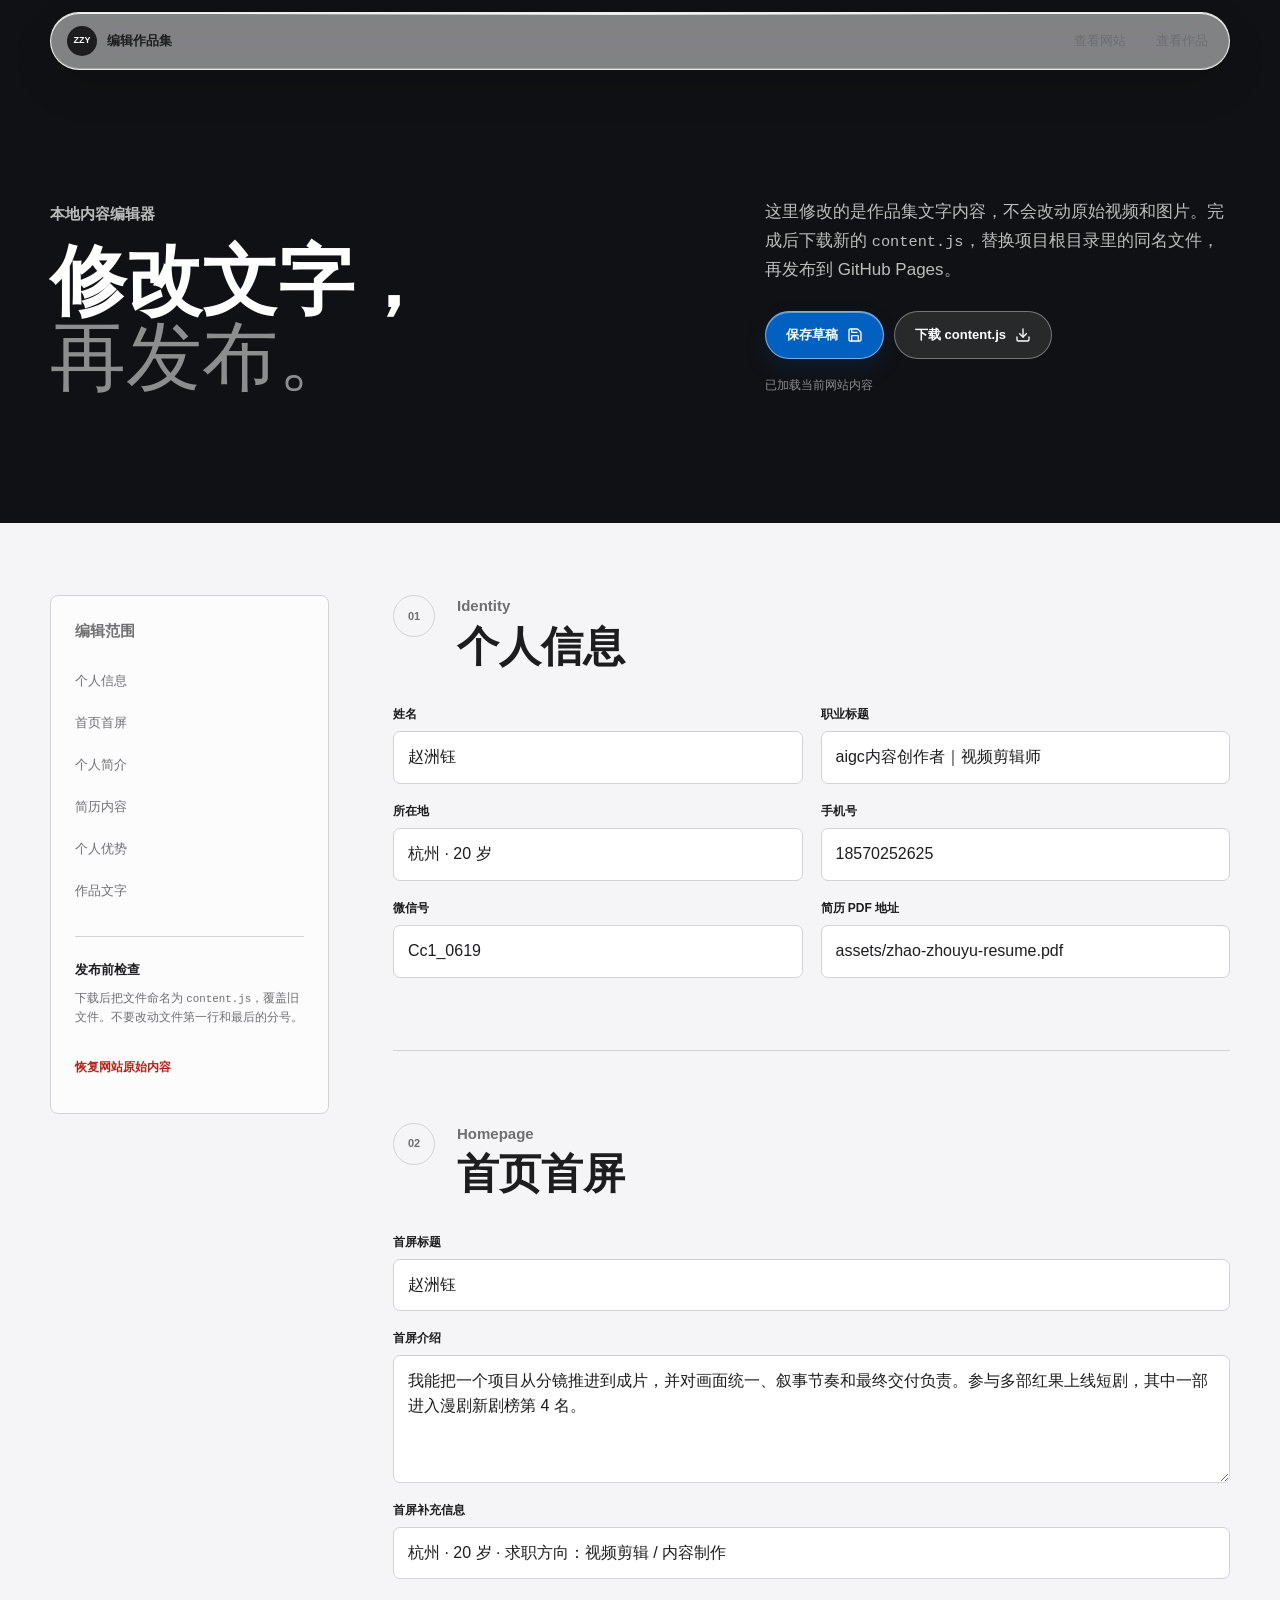
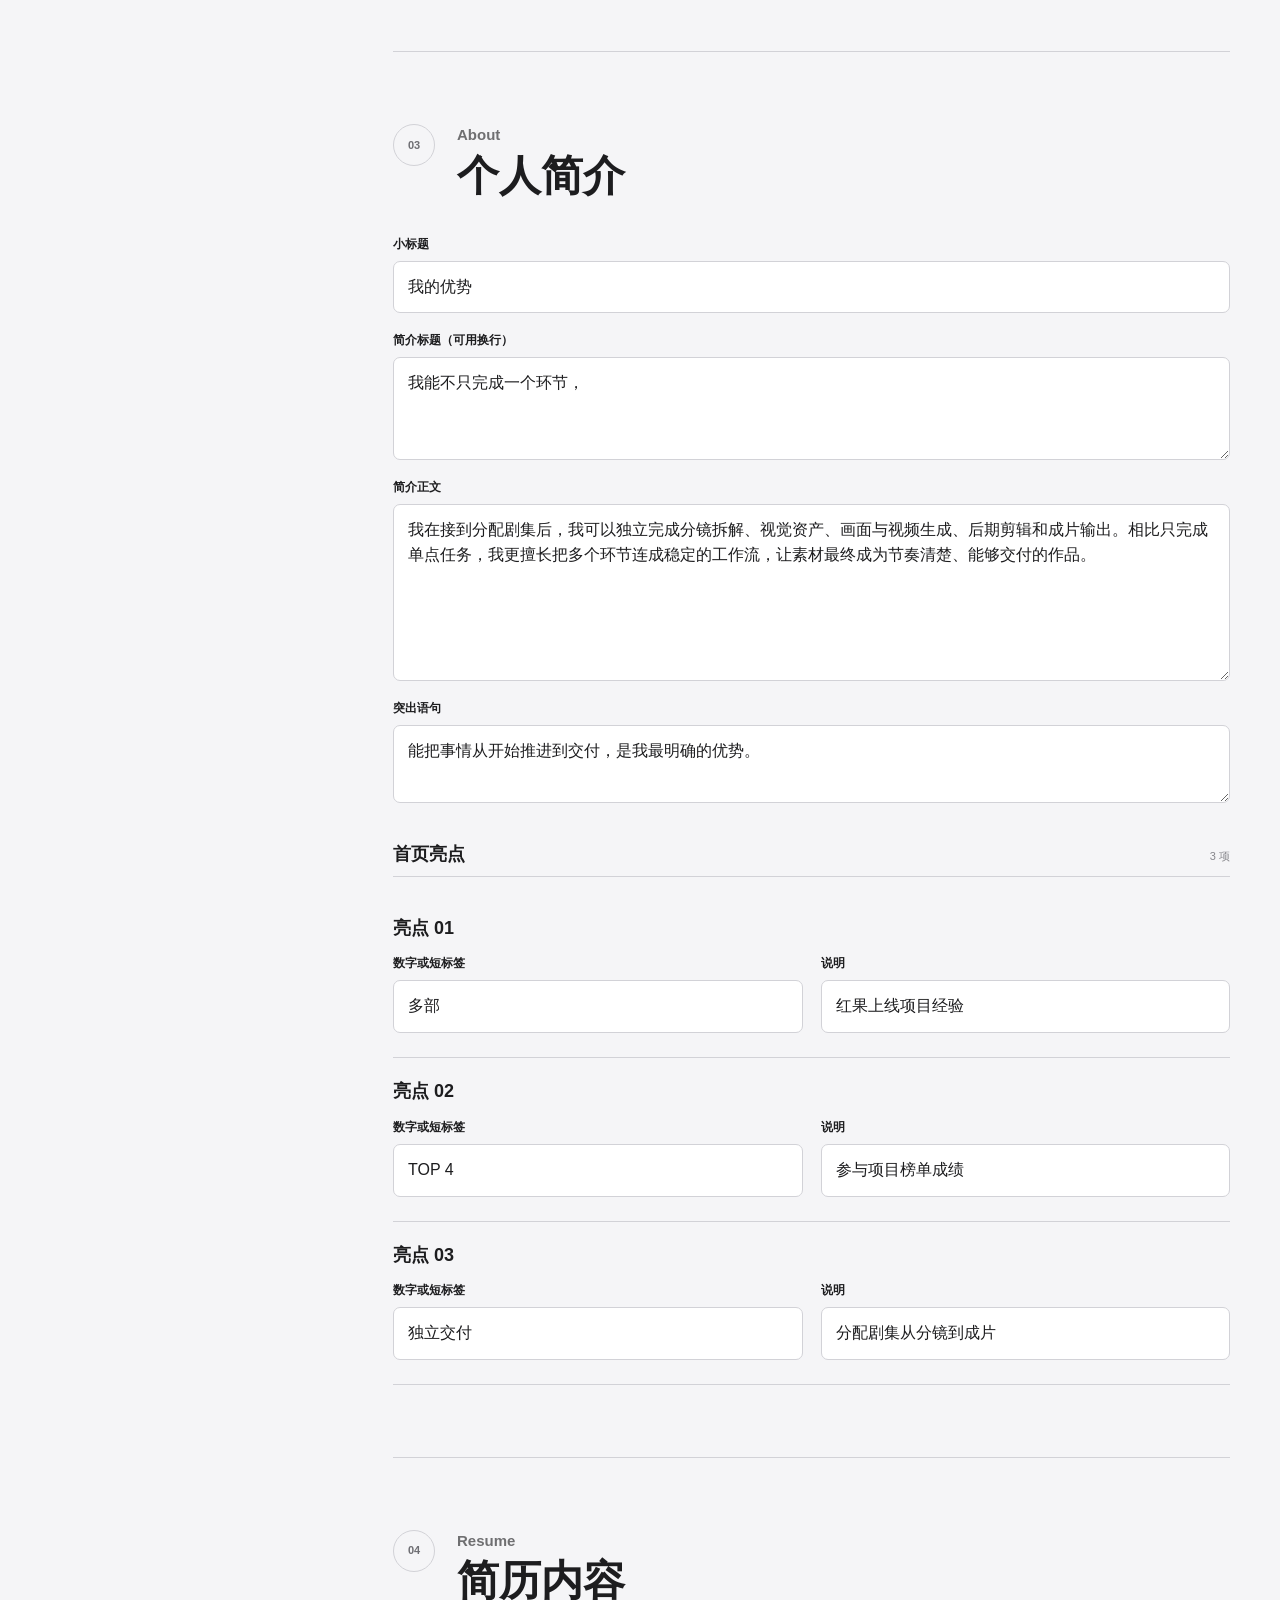
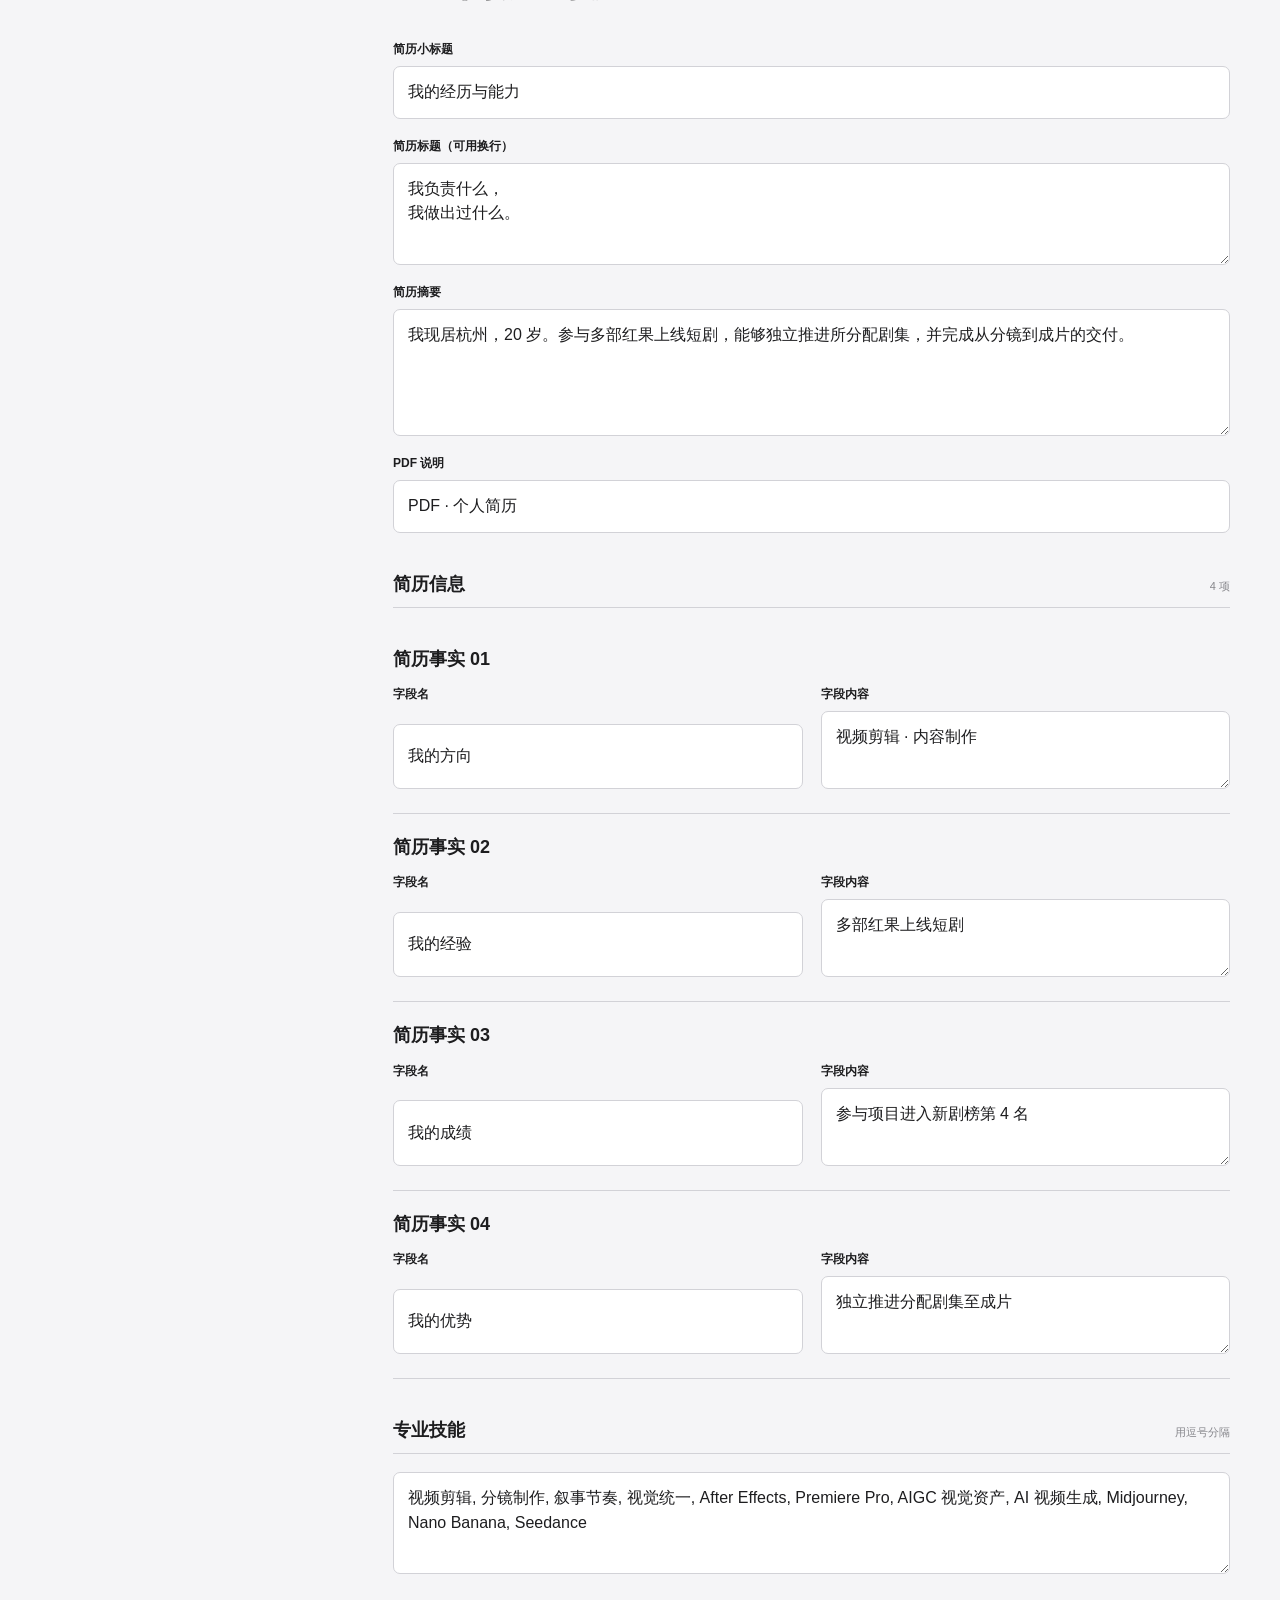
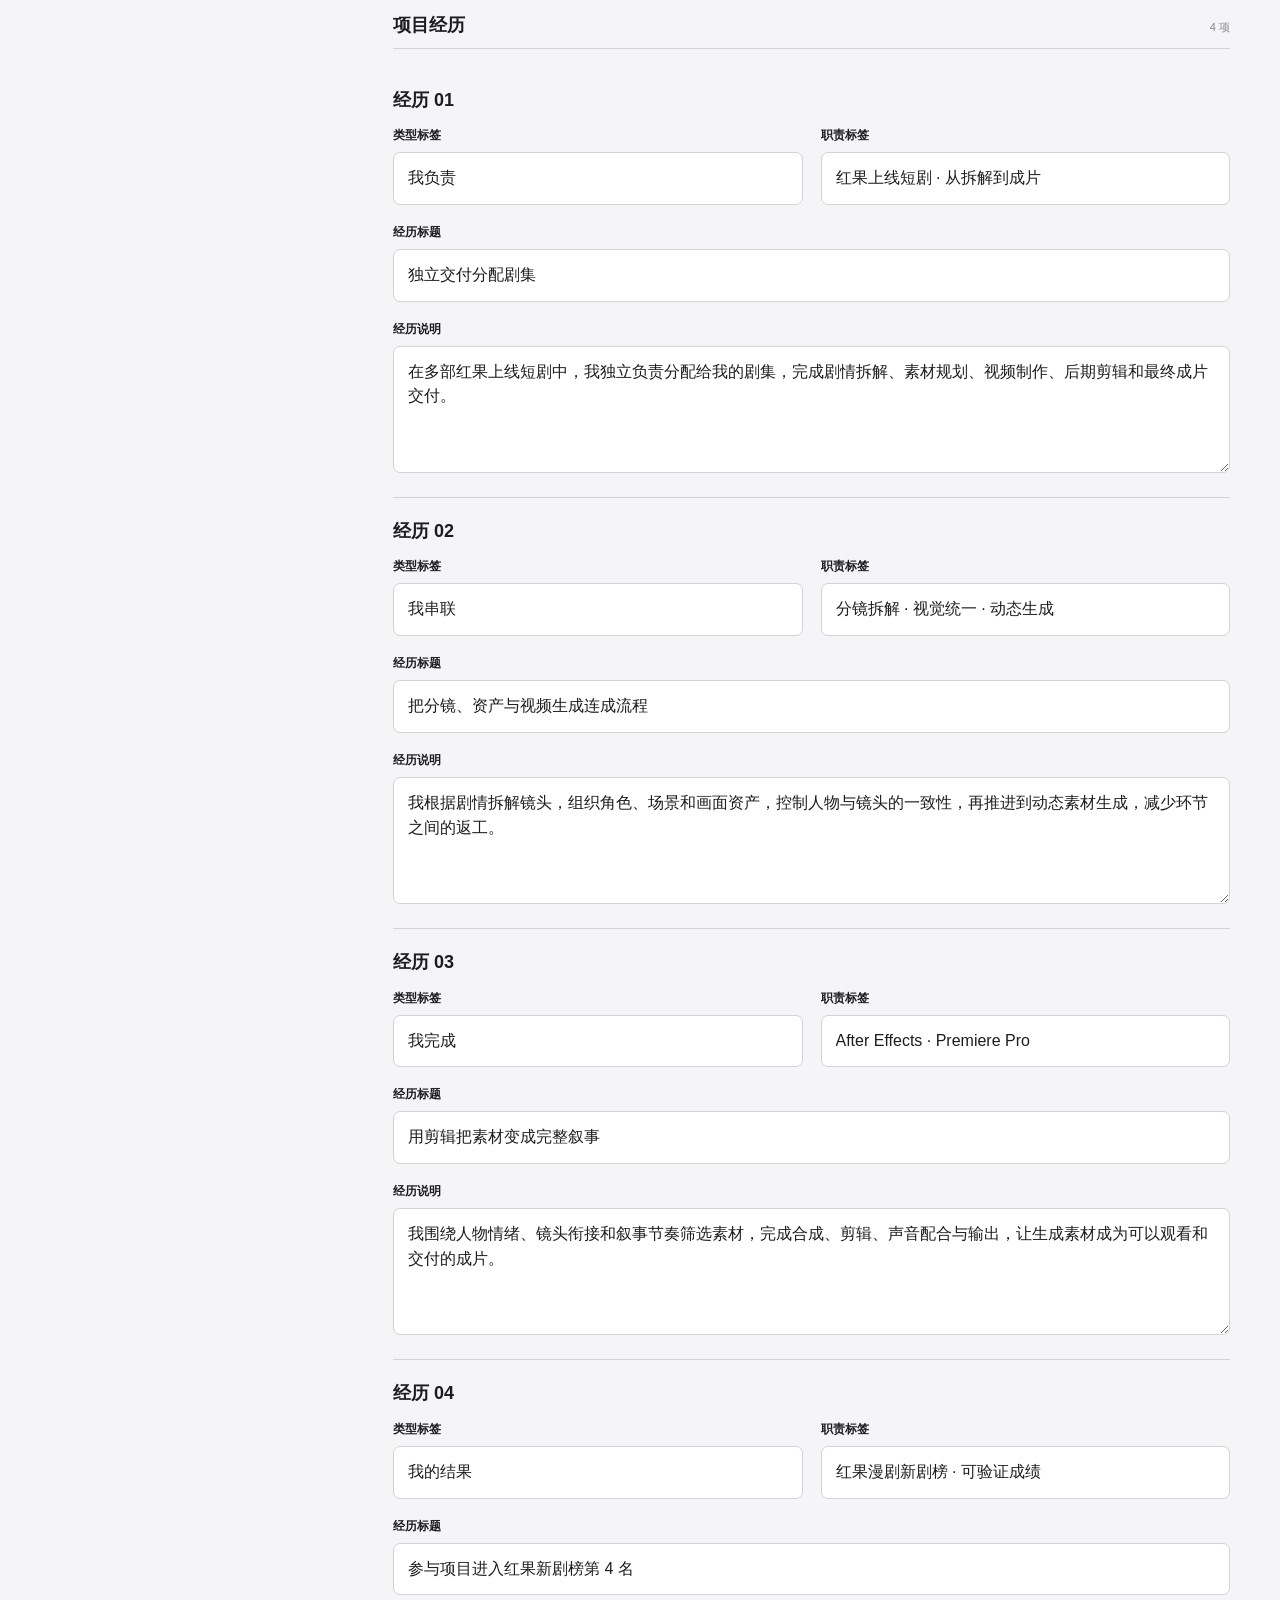
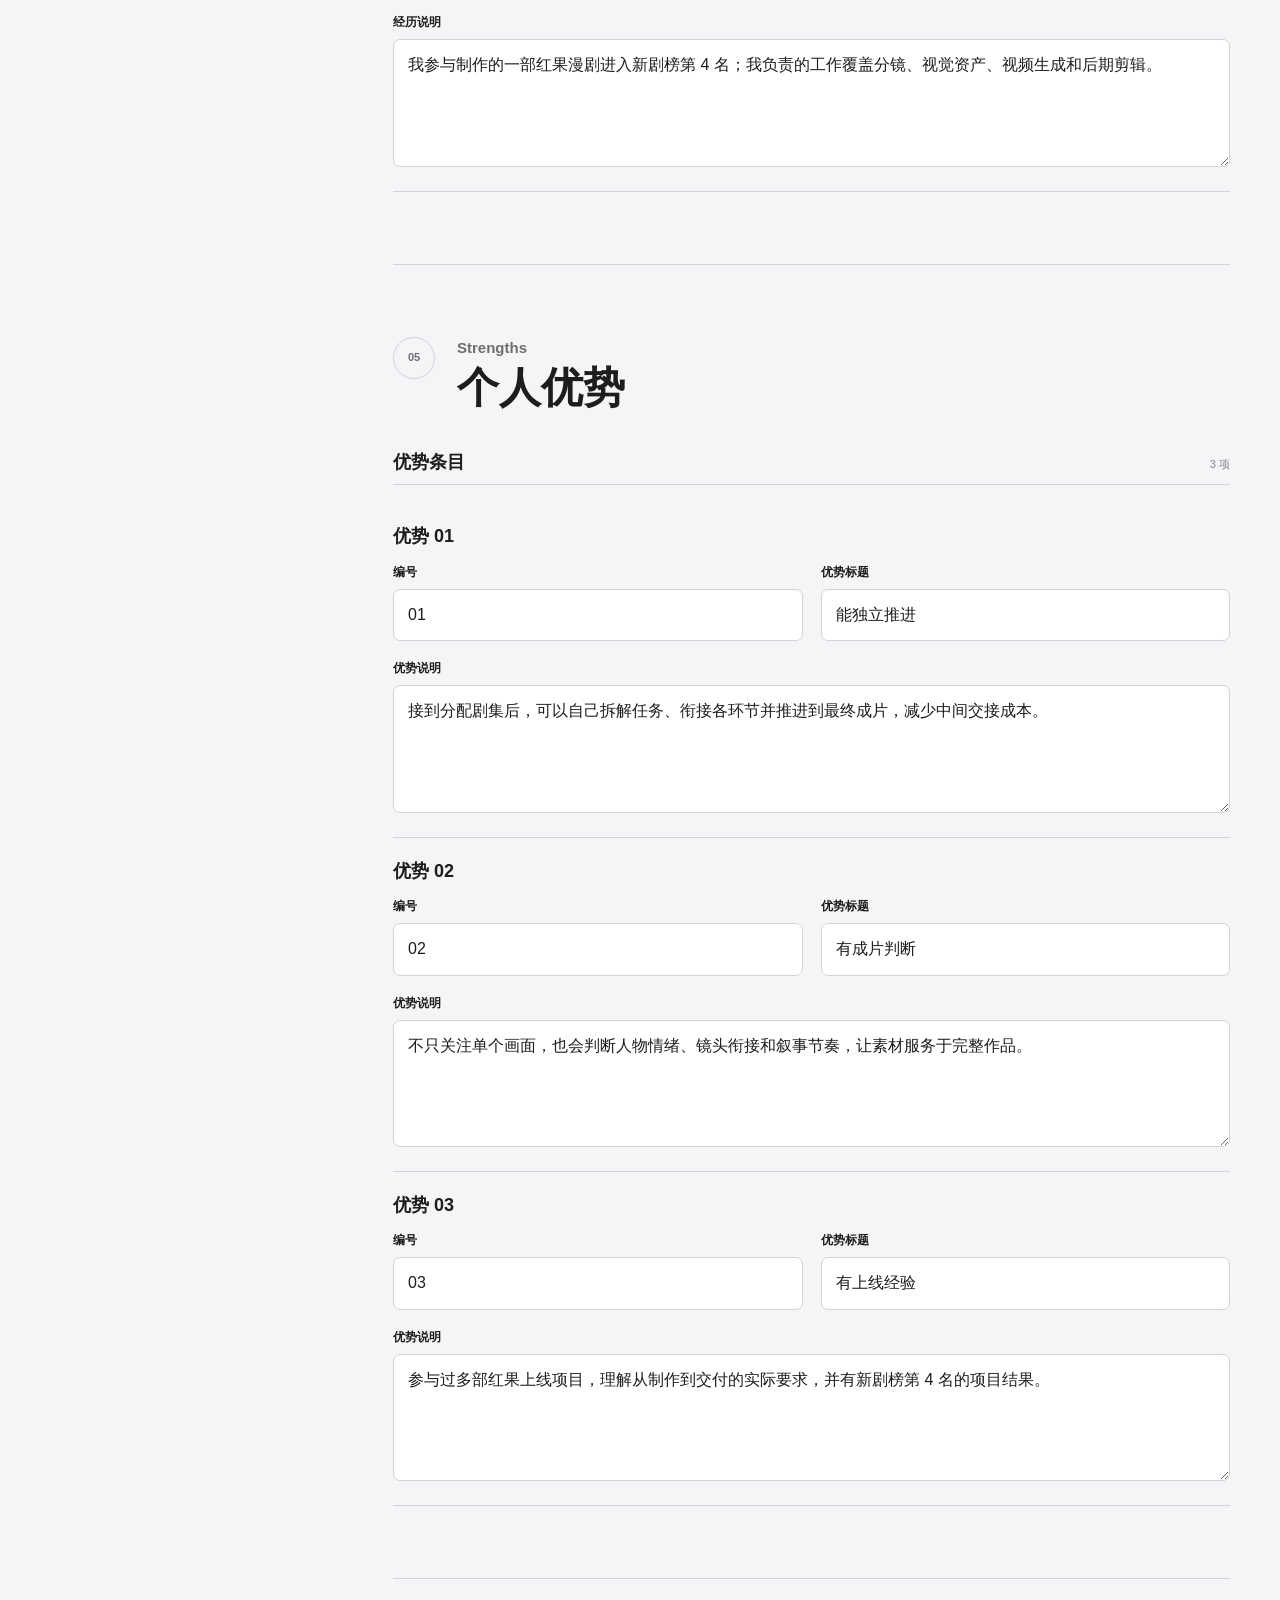
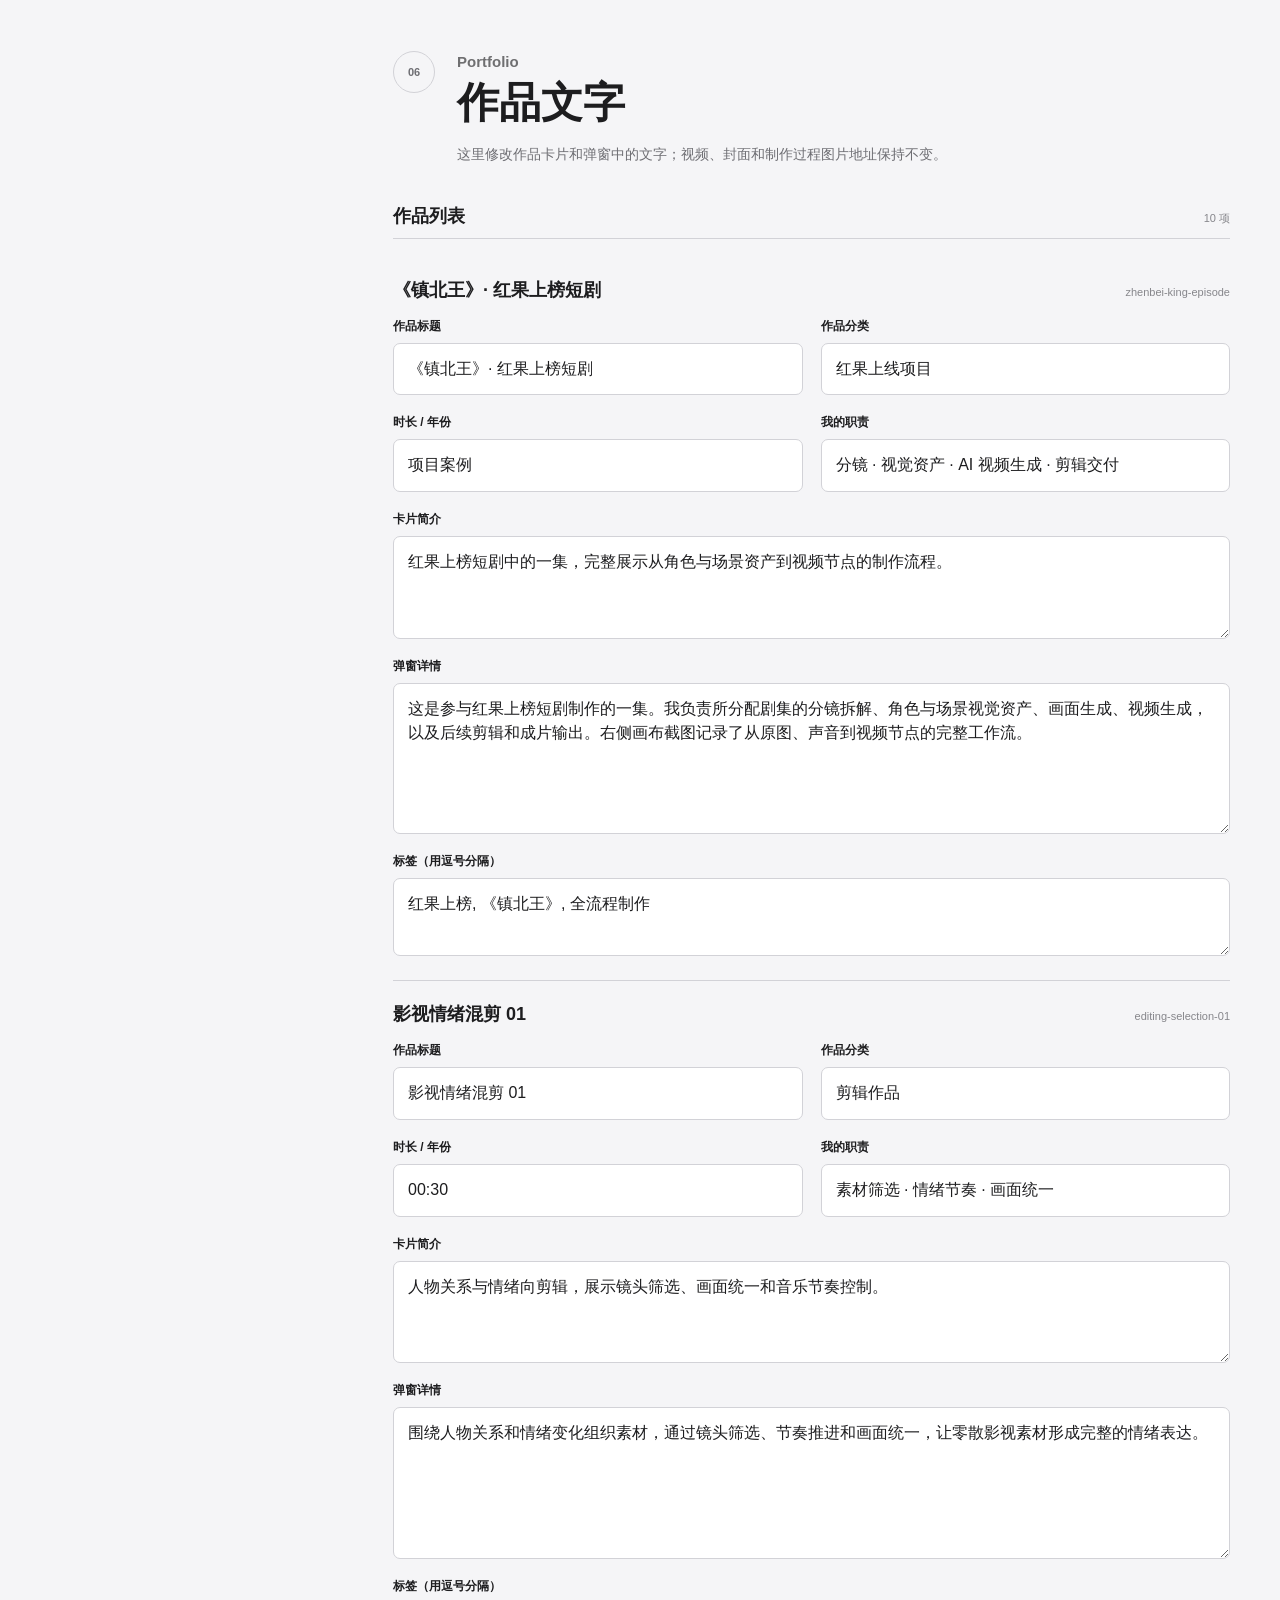
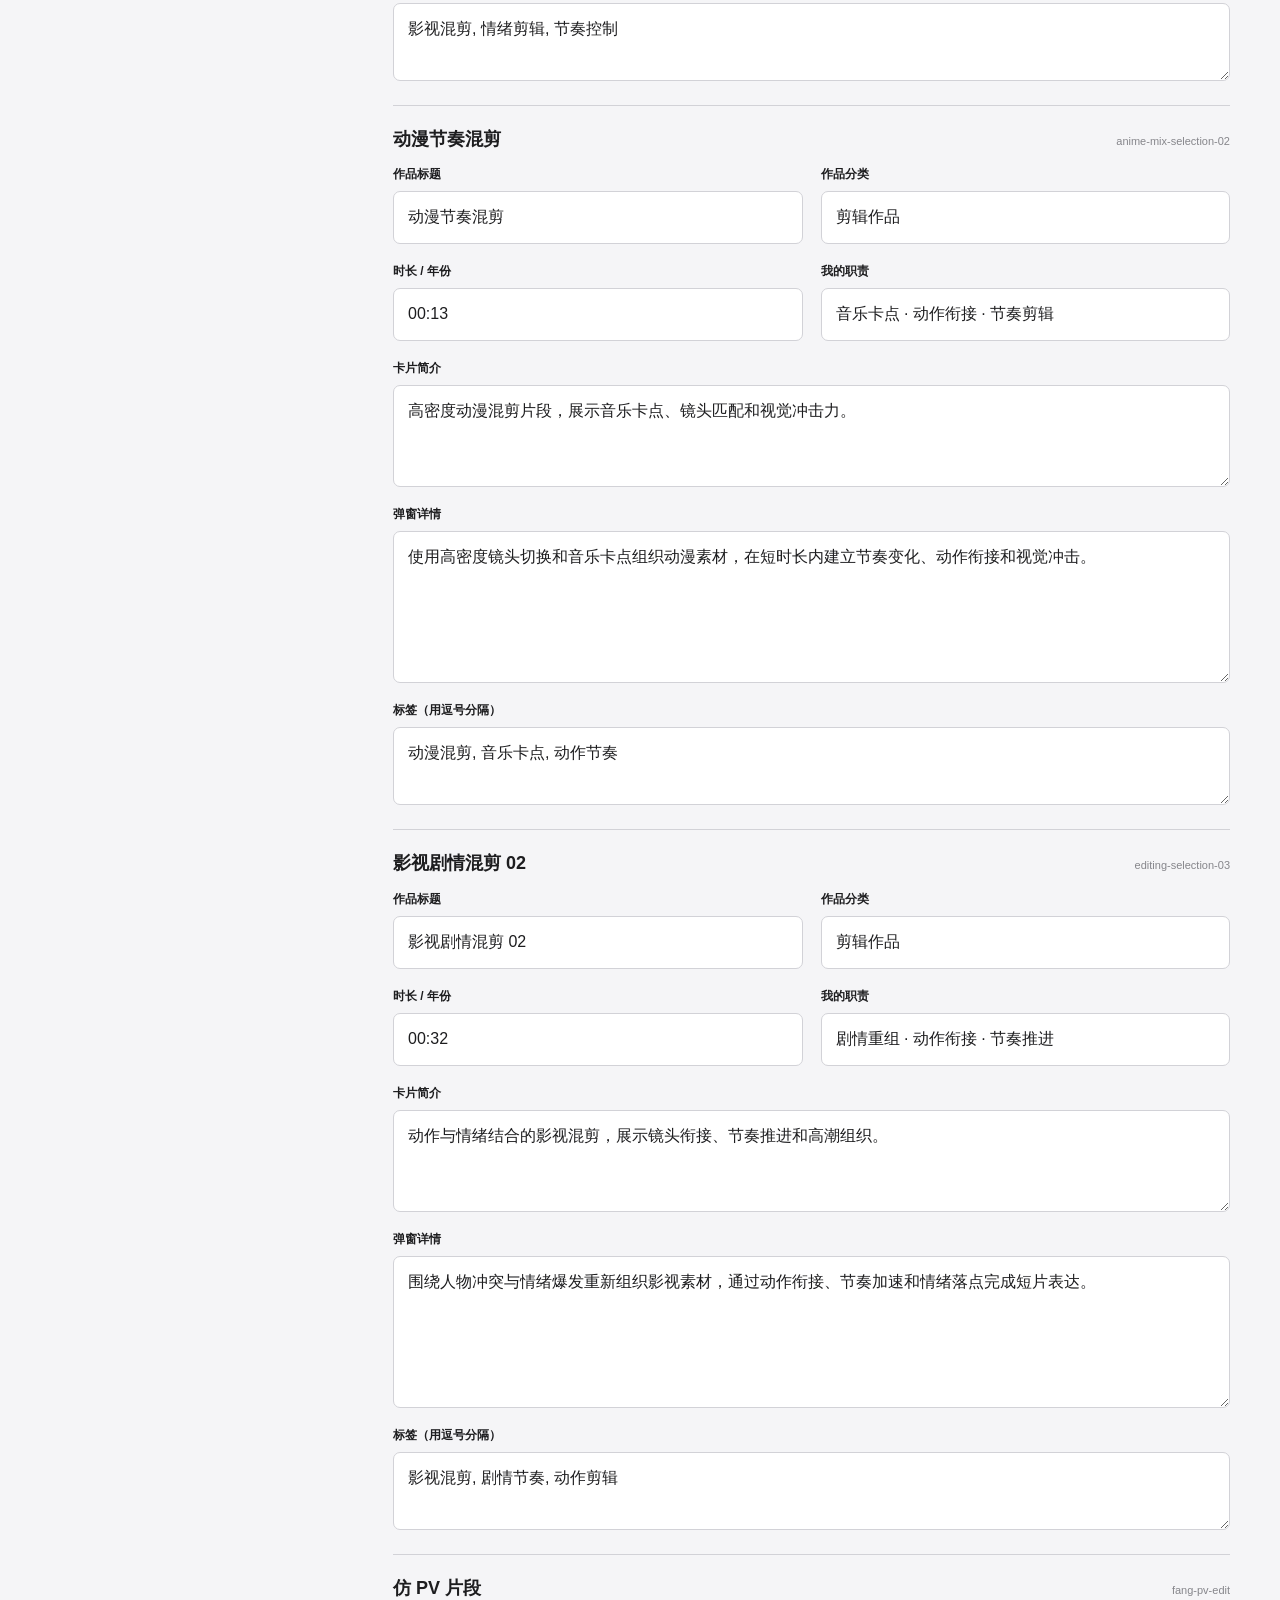
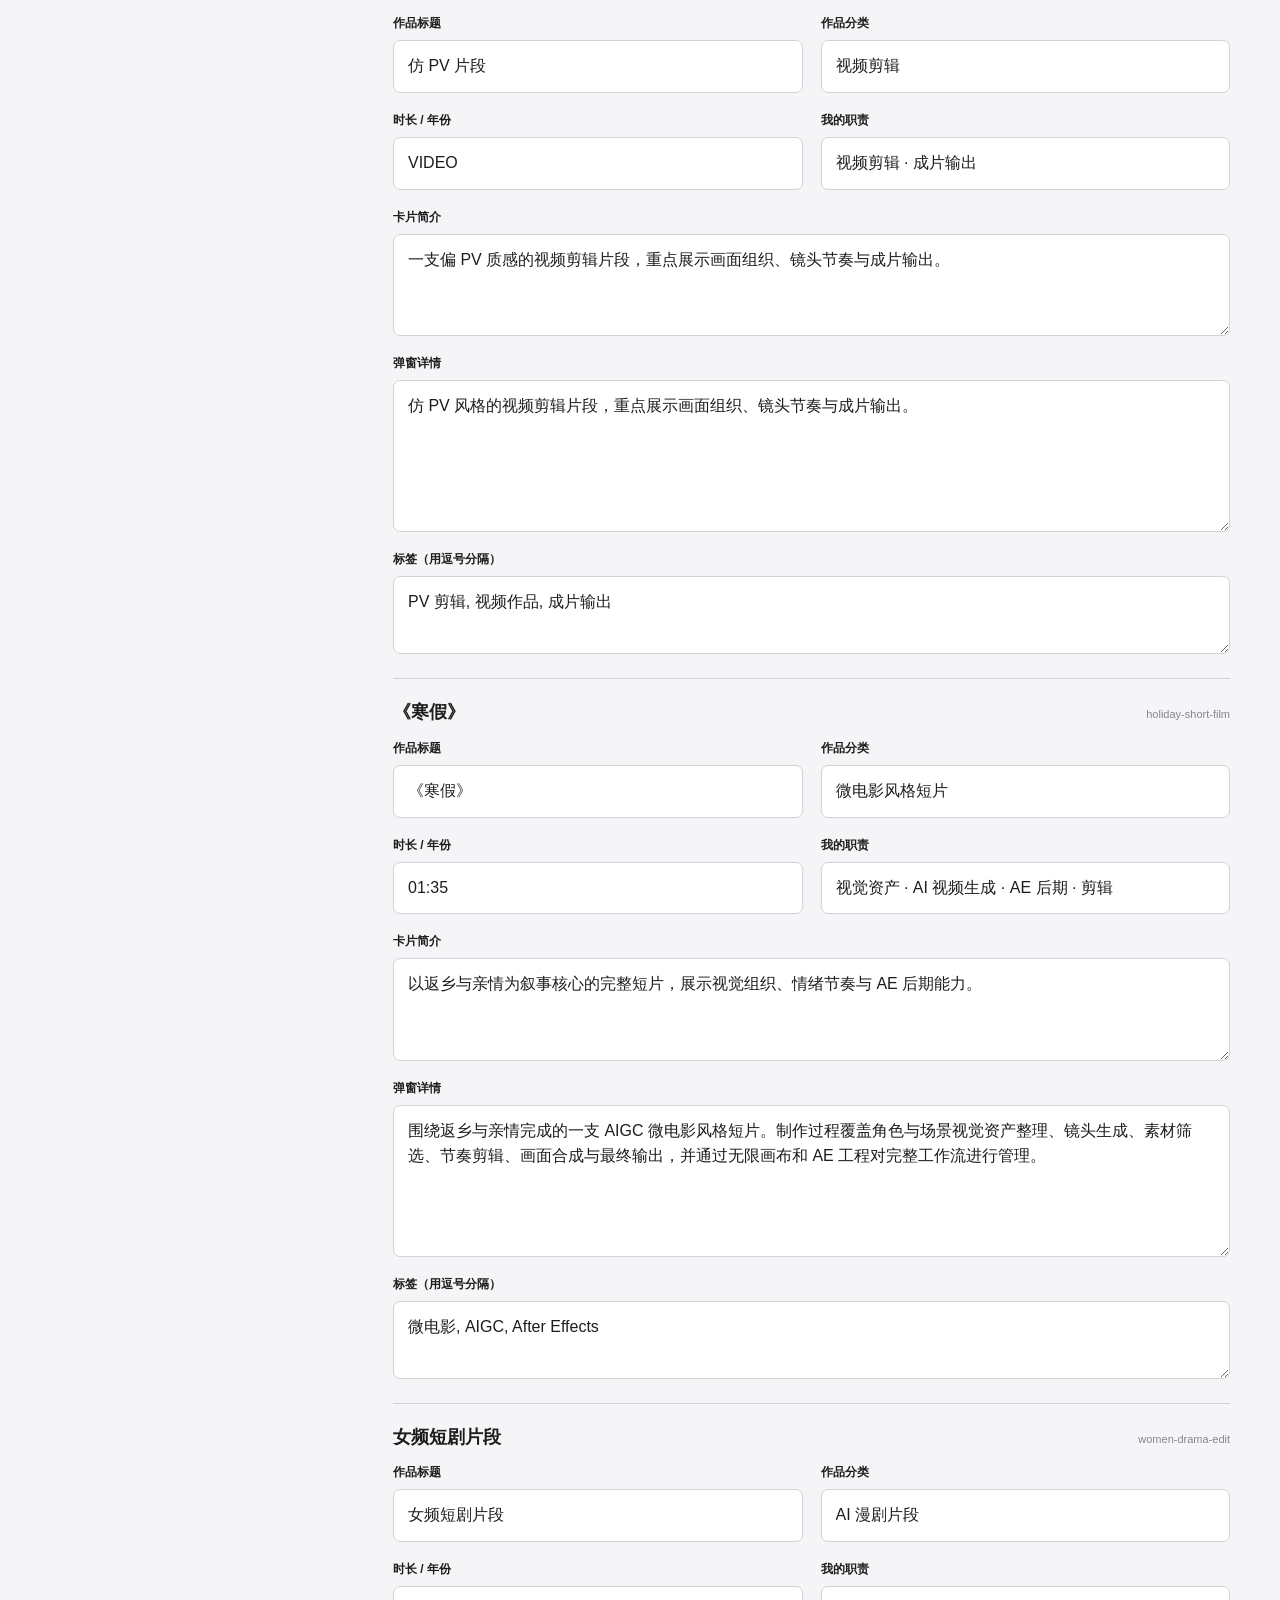
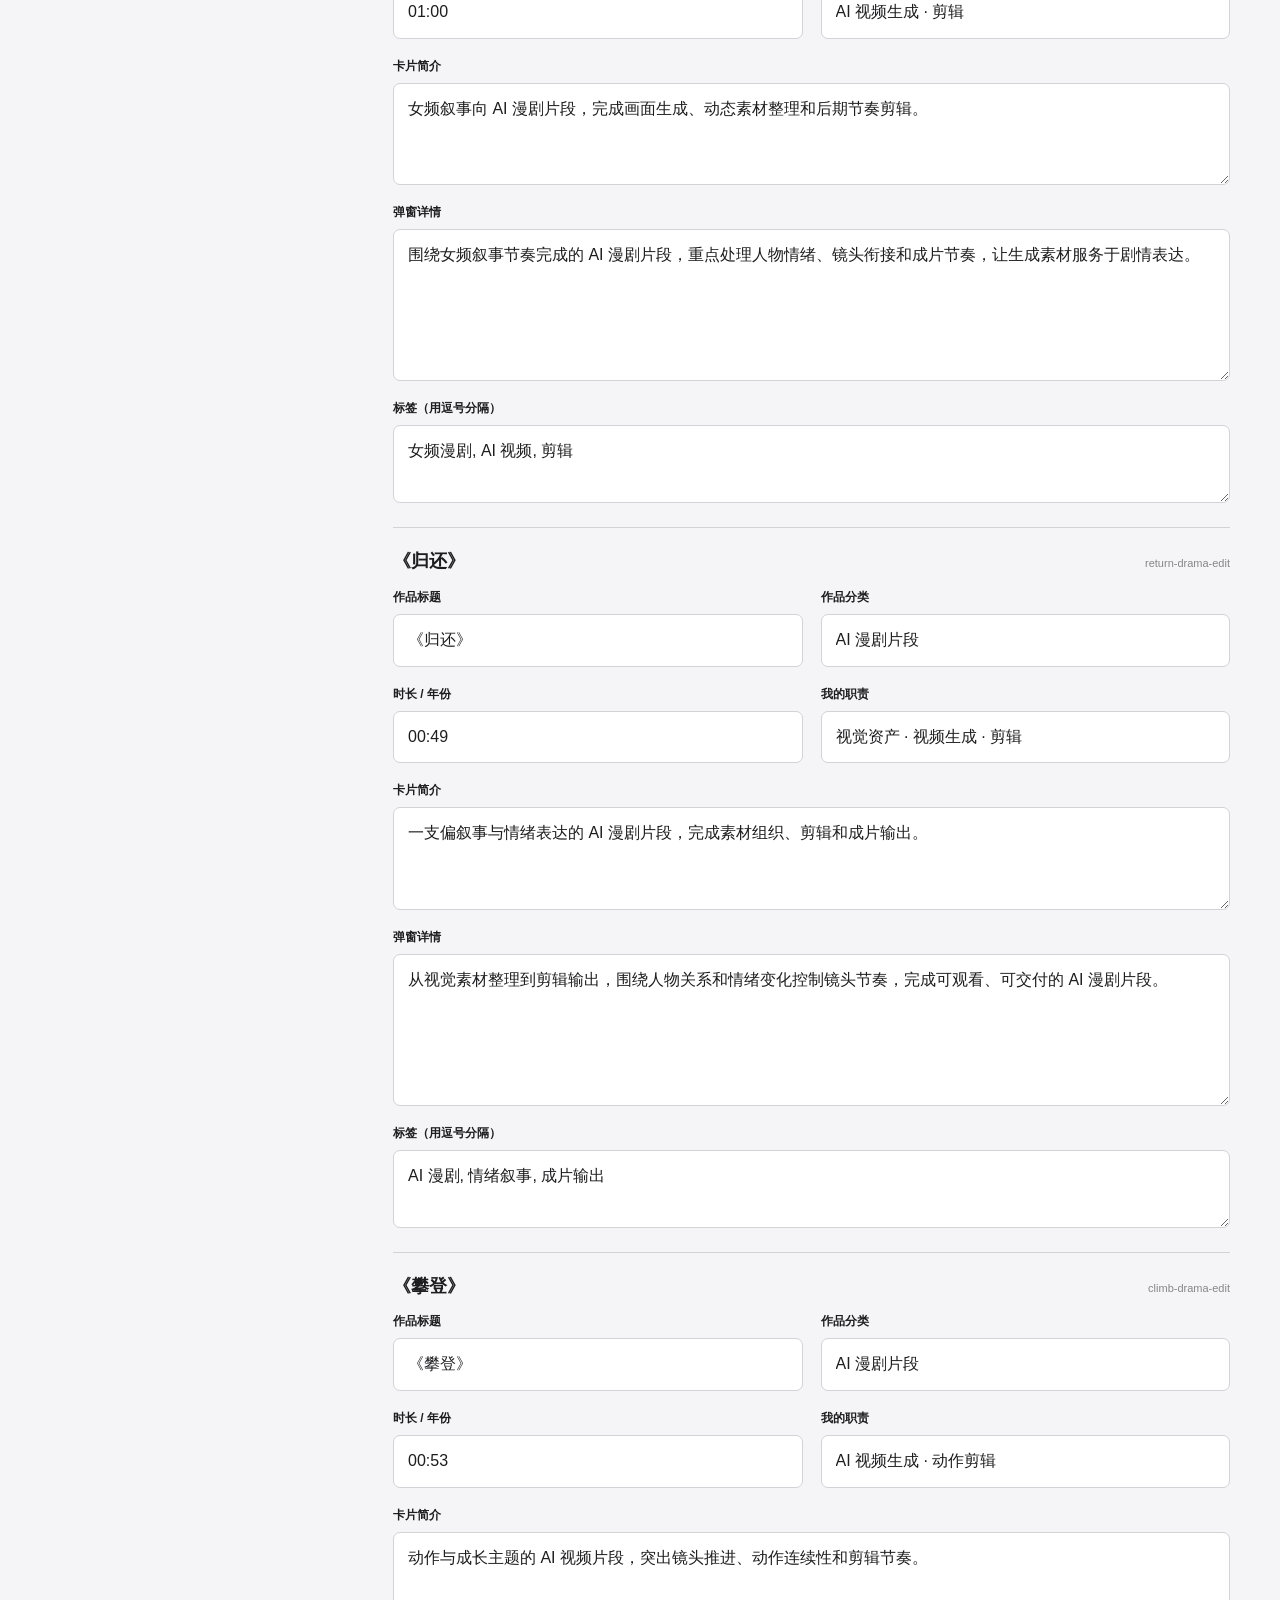
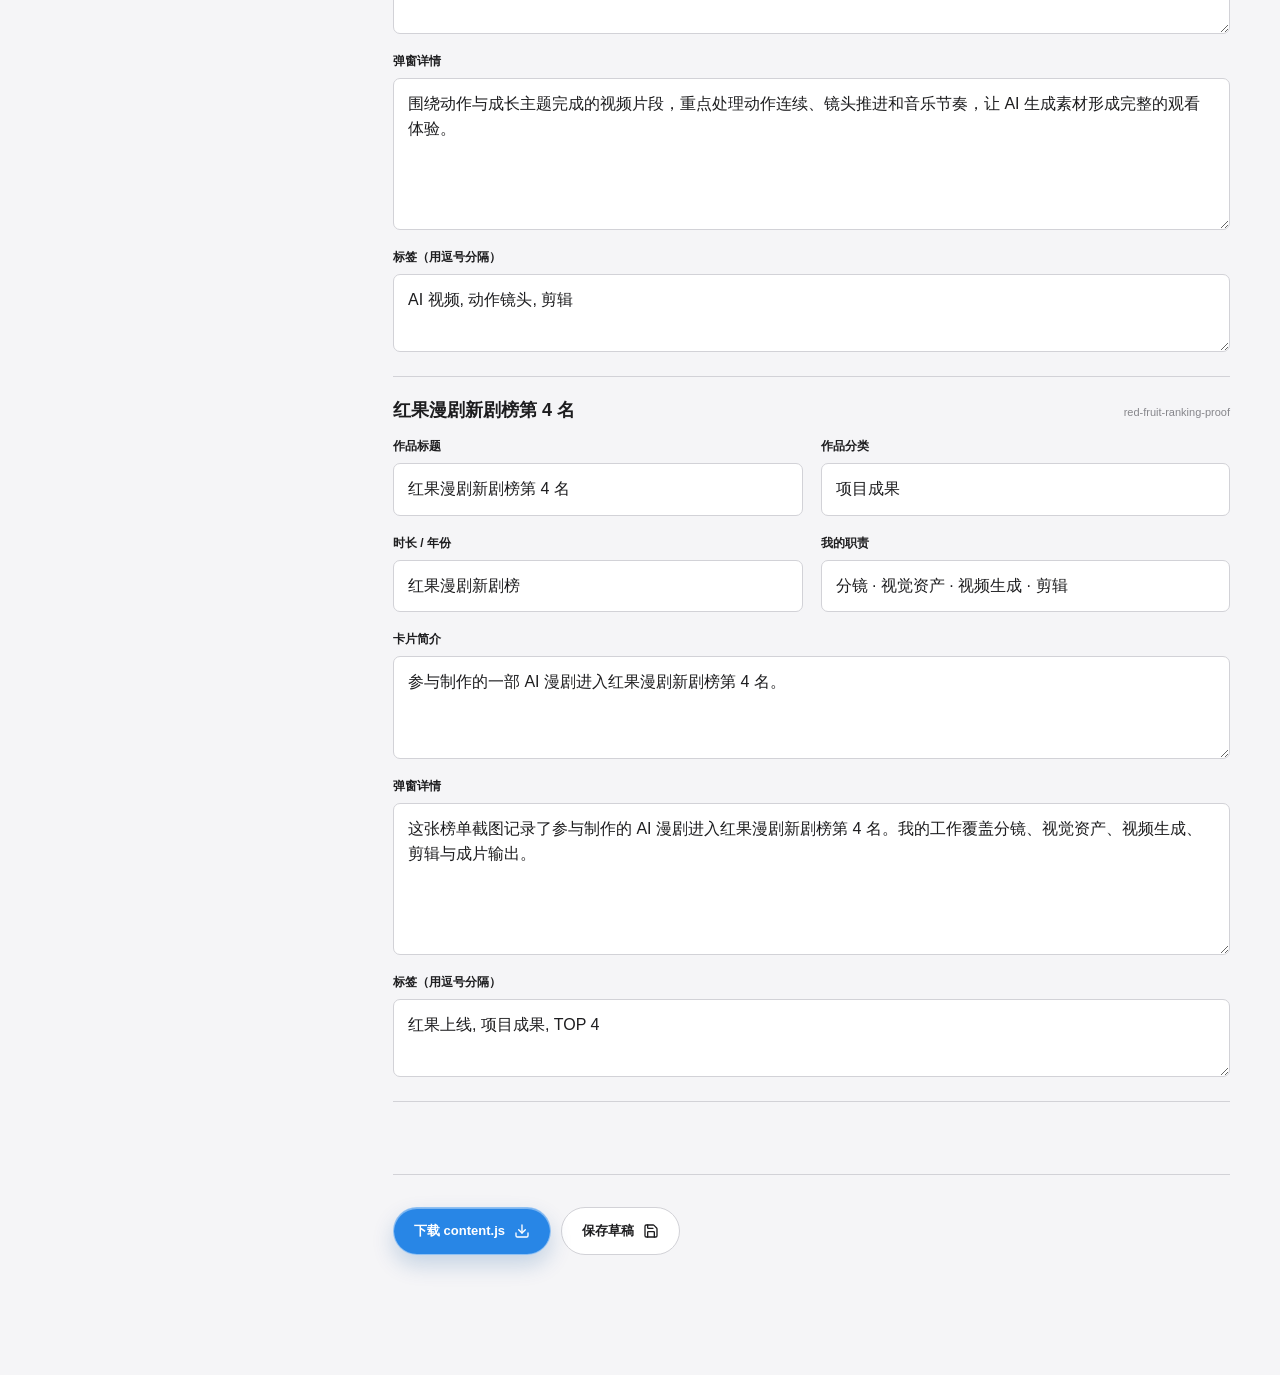
==== commit 840540b5: "Add selected editing work videos" ====
--- a/editor.html
+++ b/editor.html
@@ -137,7 +137,7 @@
     </main>
 
     <div class="toast" role="status" aria-live="polite" data-editor-toast></div>
-    <script src="content.js?v=8" defer></script>
+    <script src="content.js?v=9" defer></script>
     <script src="editor.js?v=4" defer></script>
   </body>
 </html>
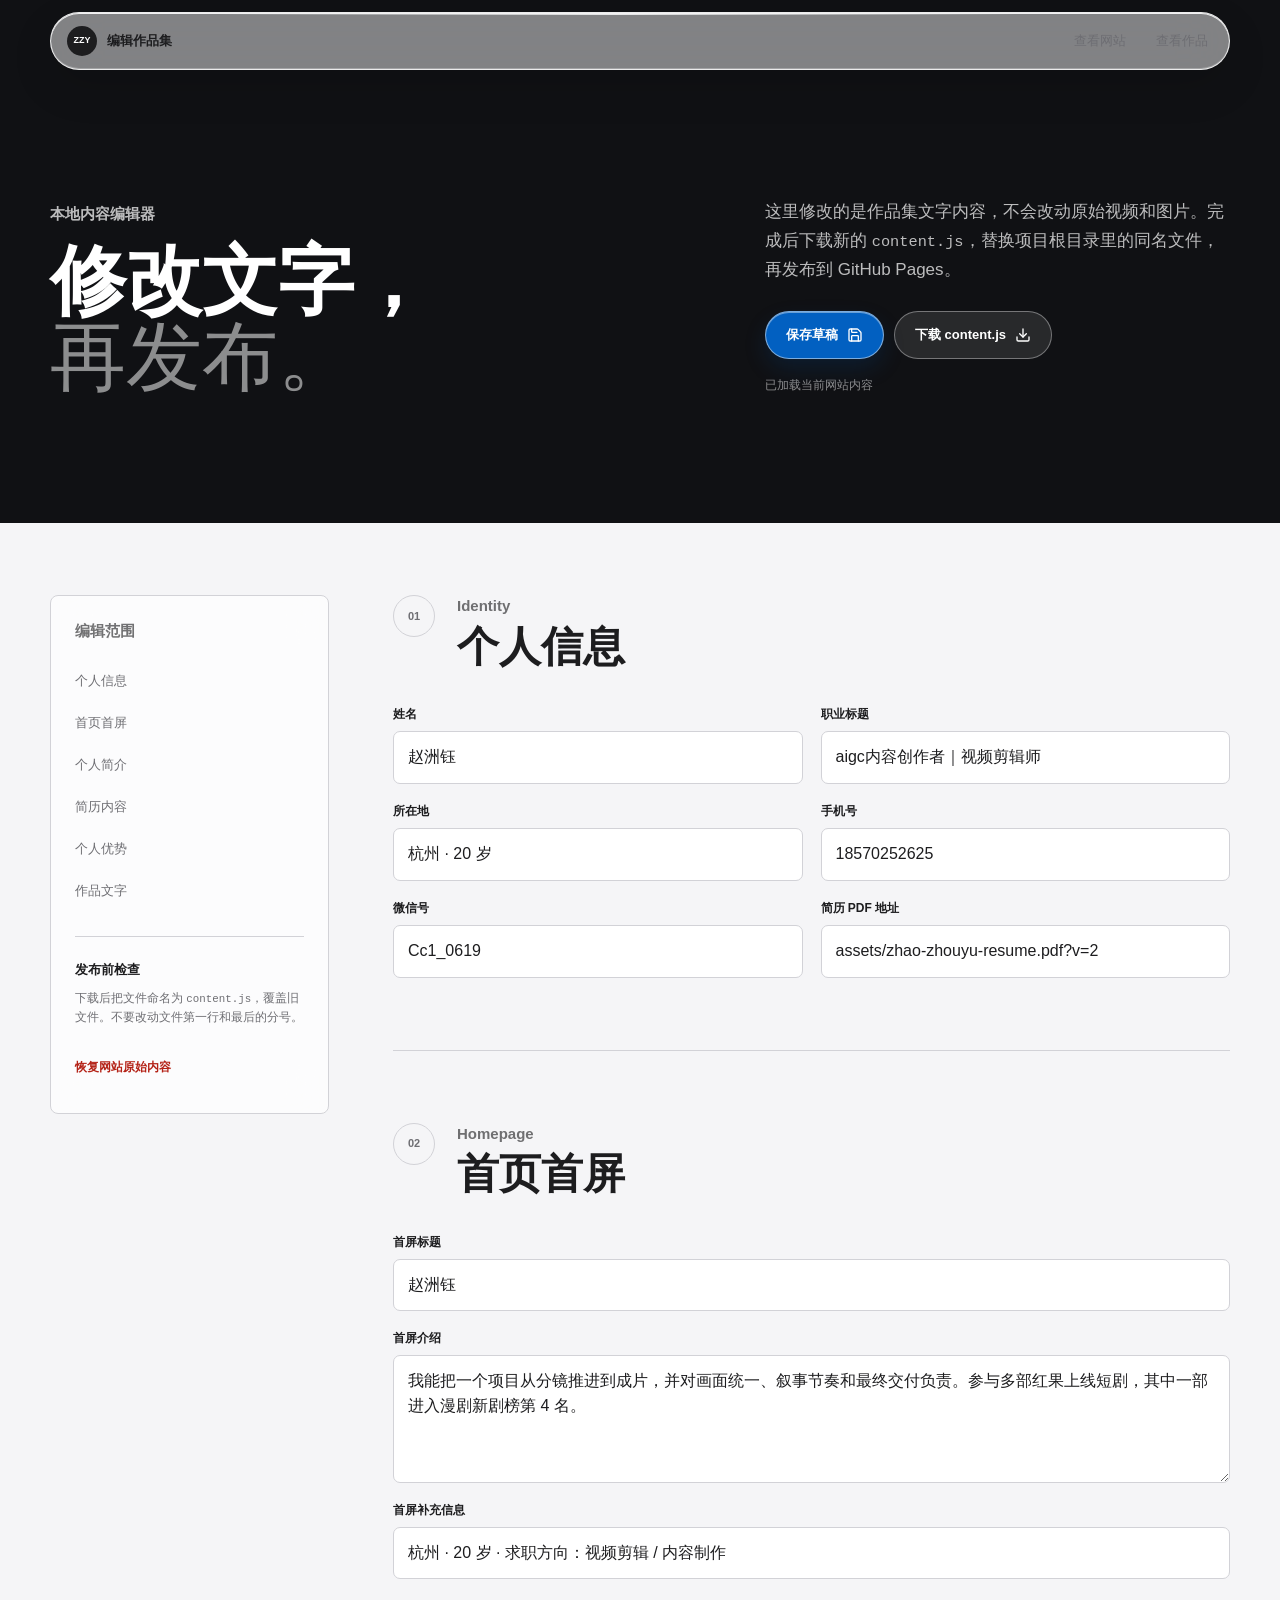
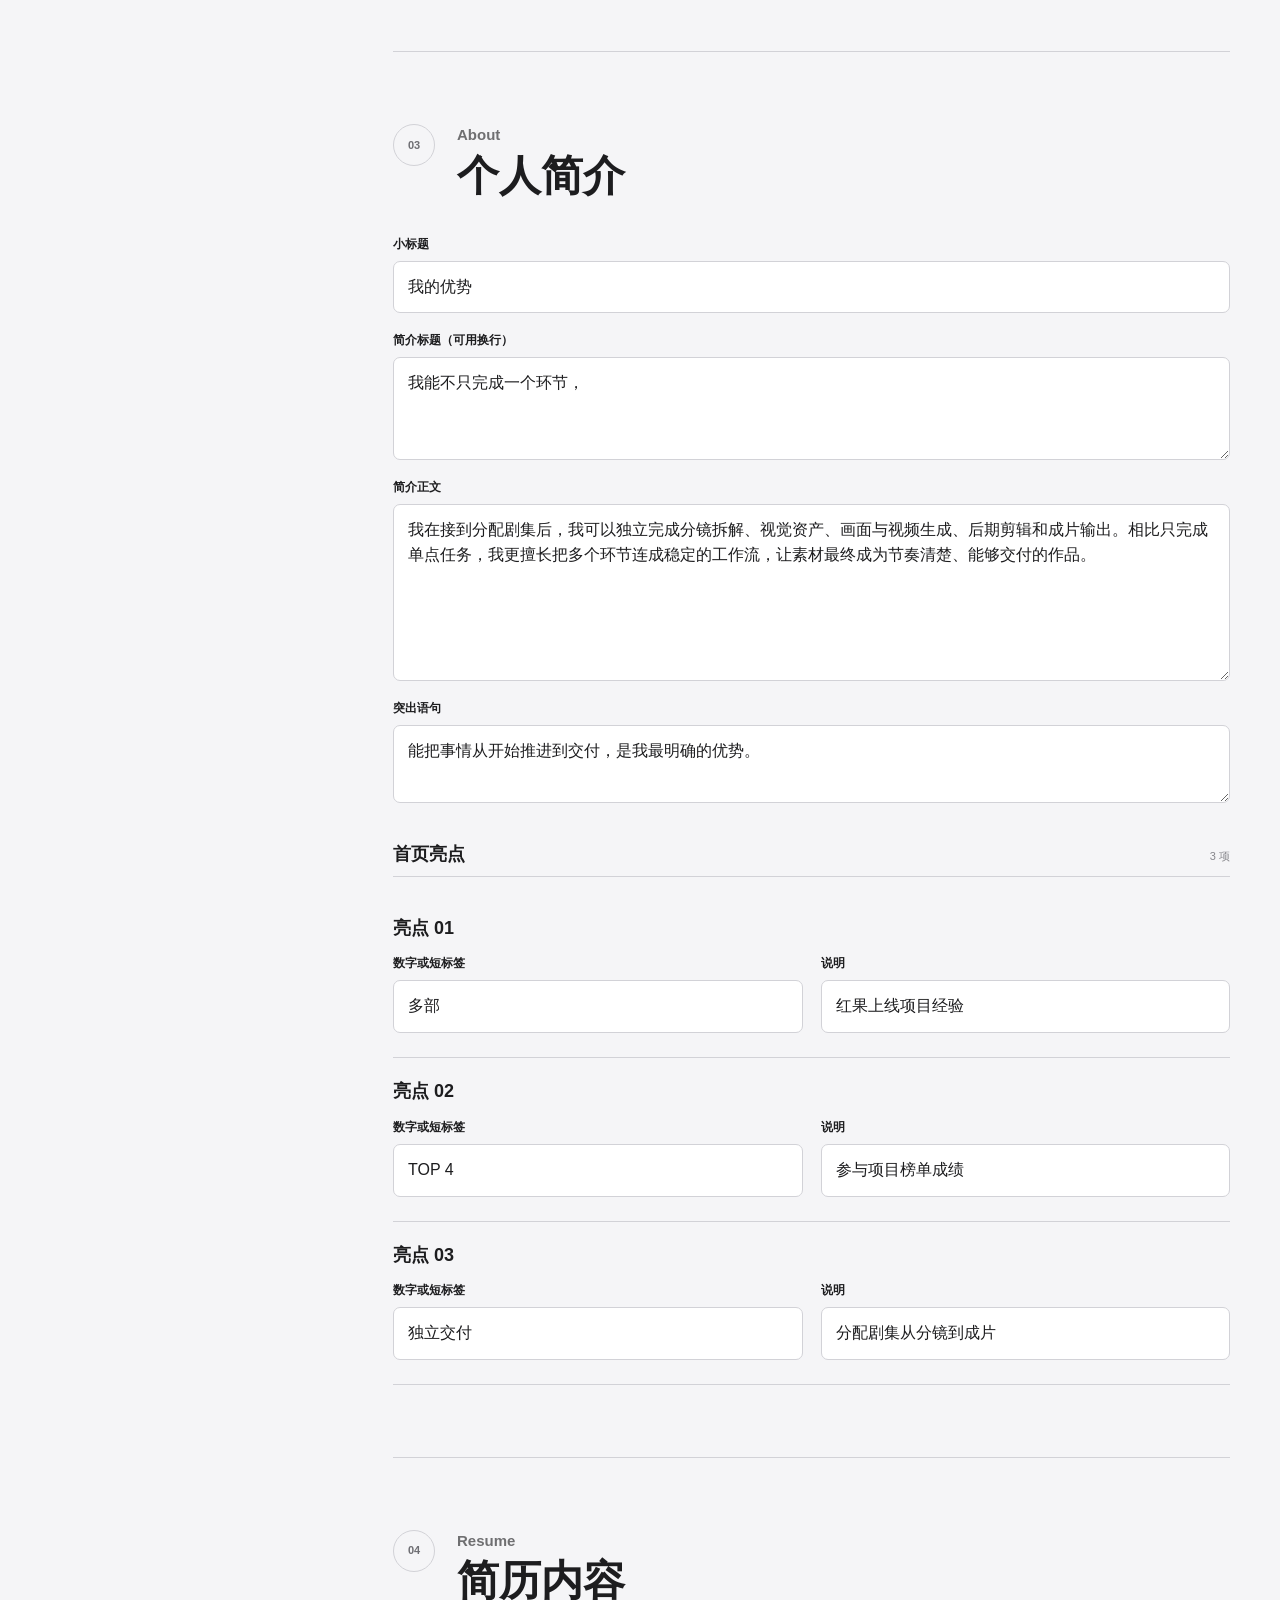
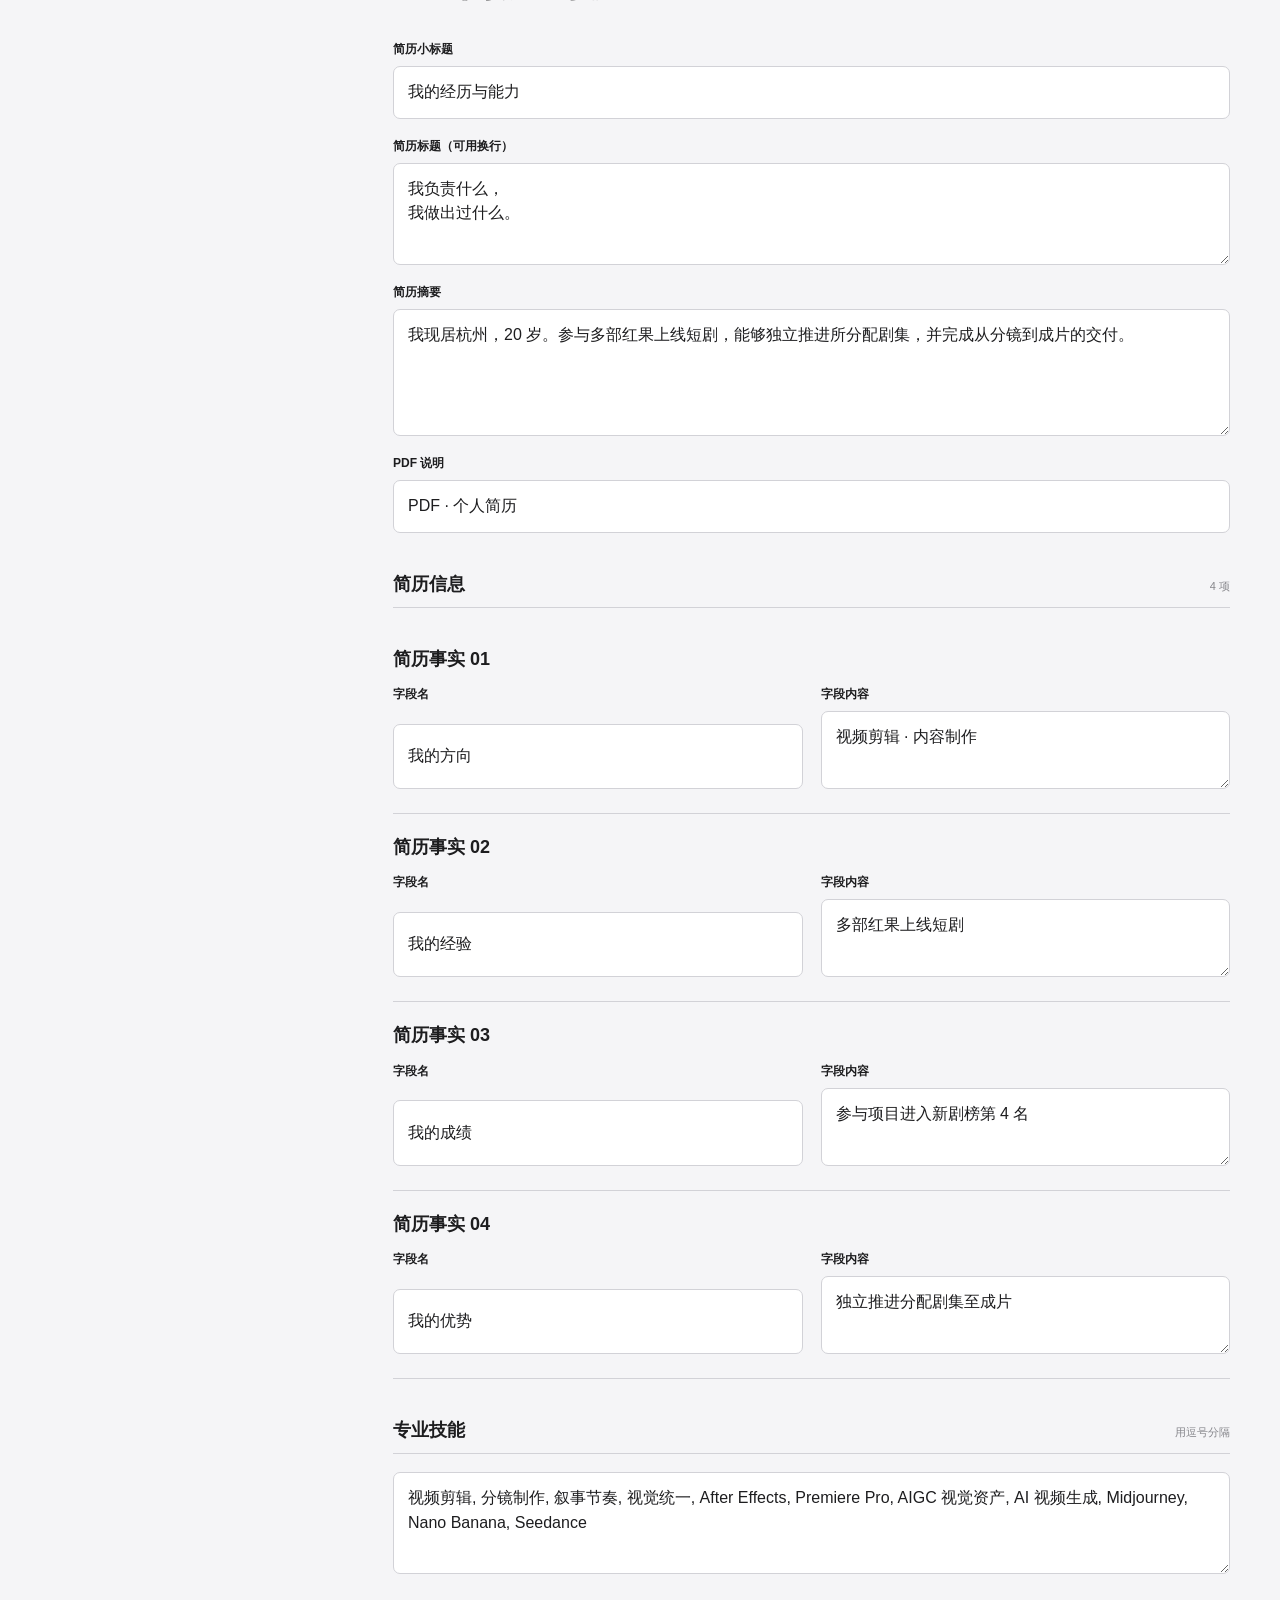
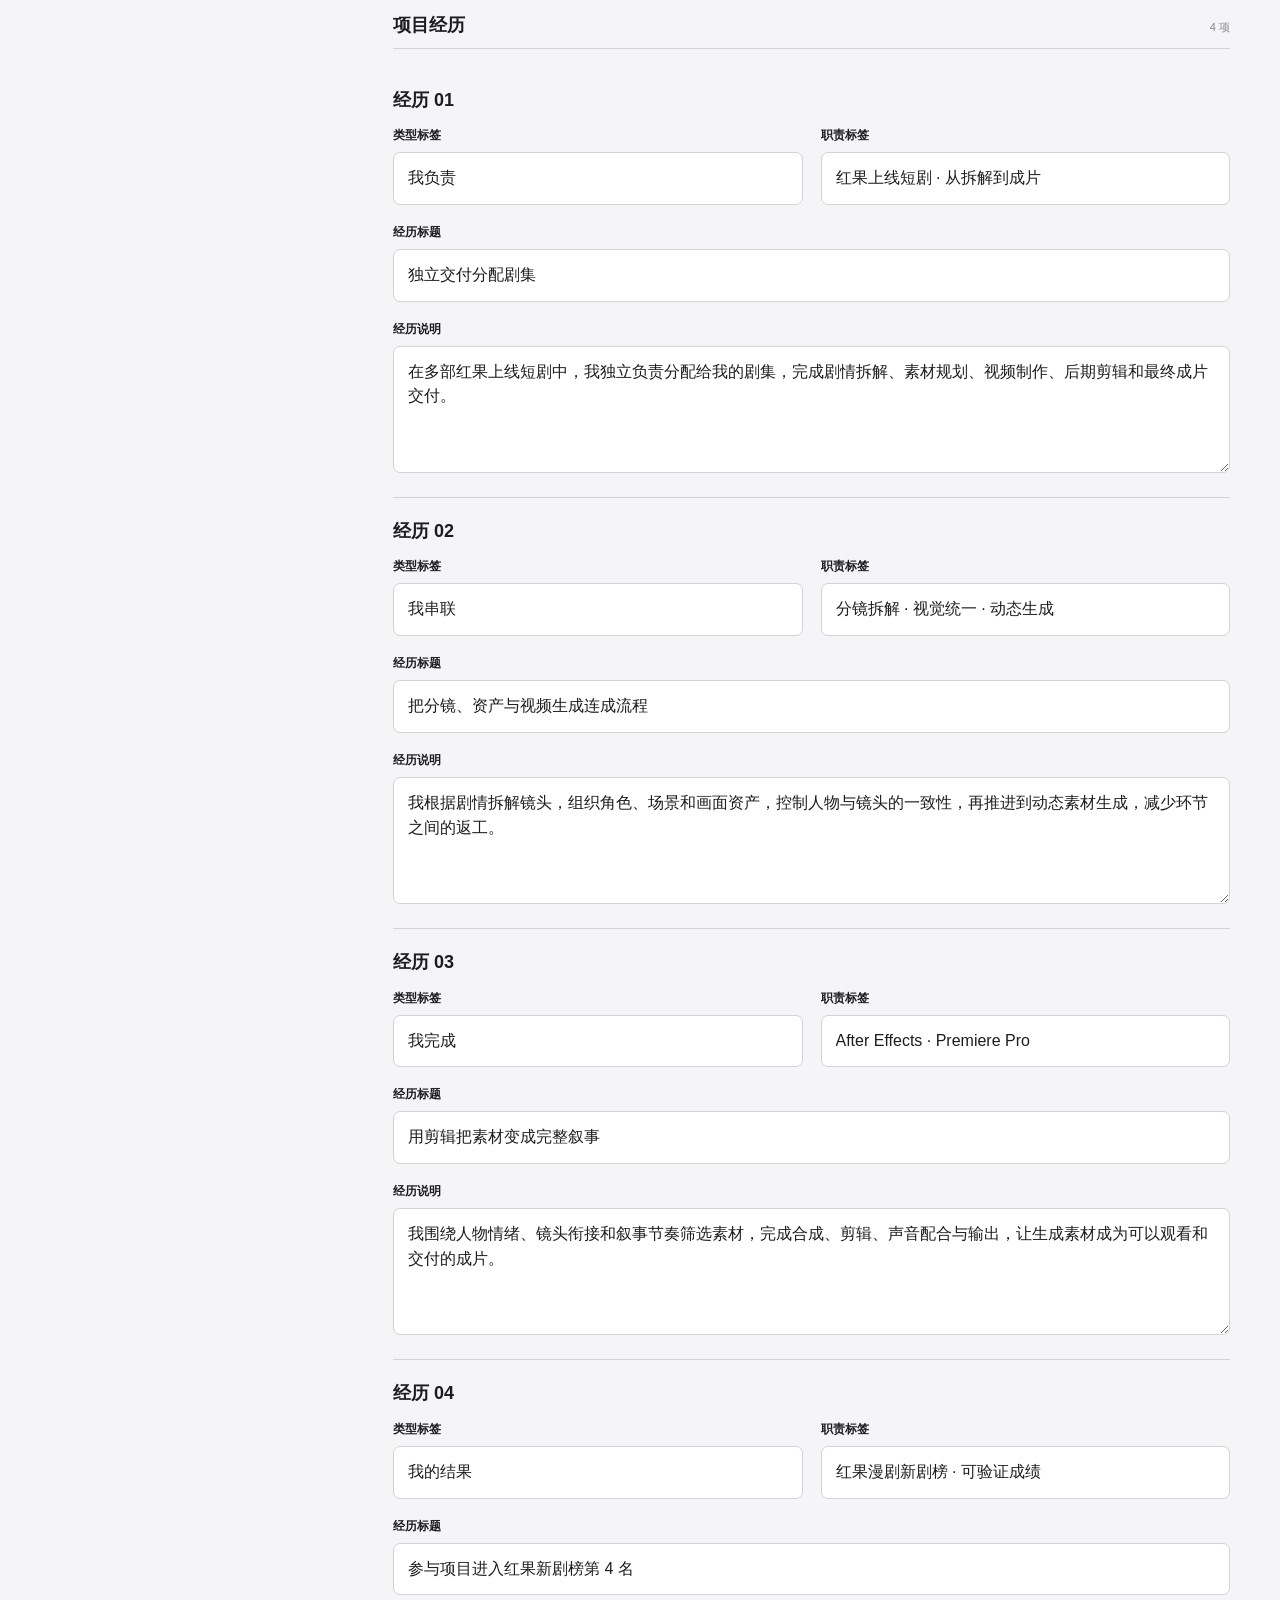
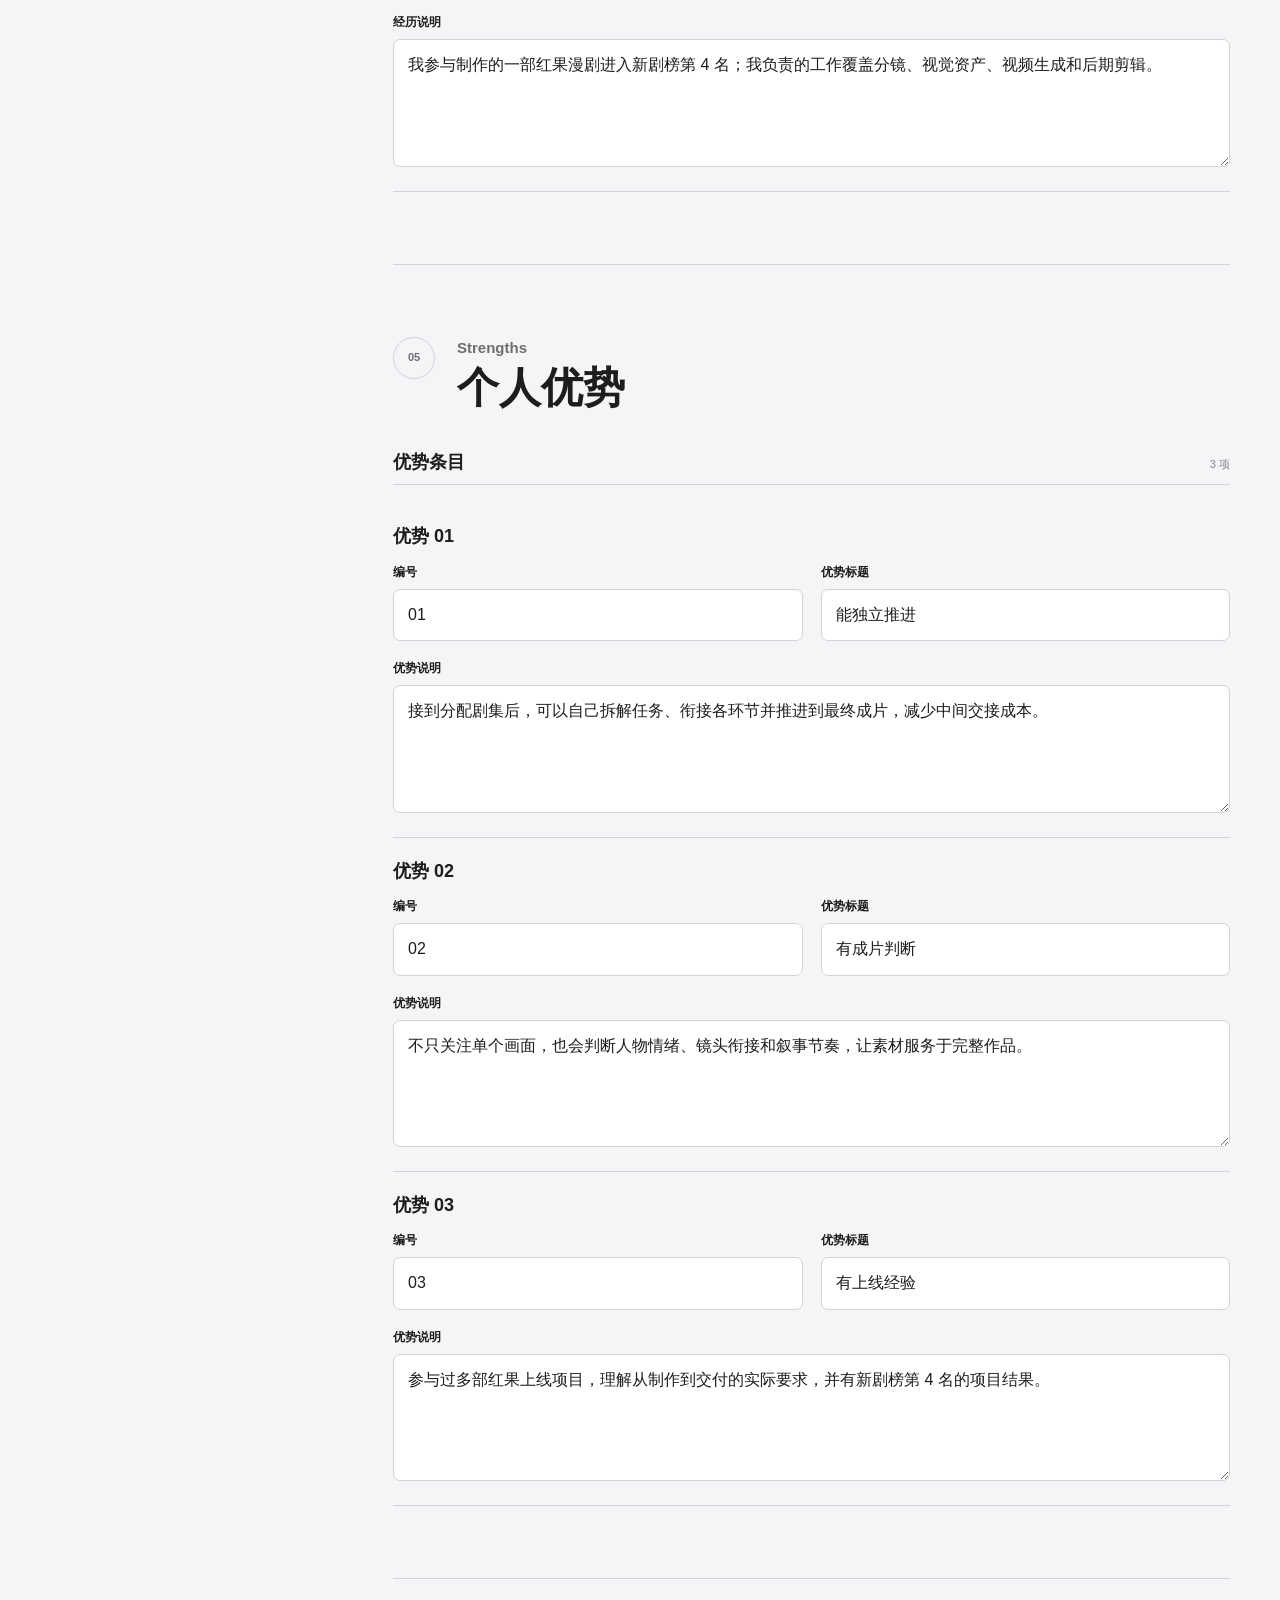
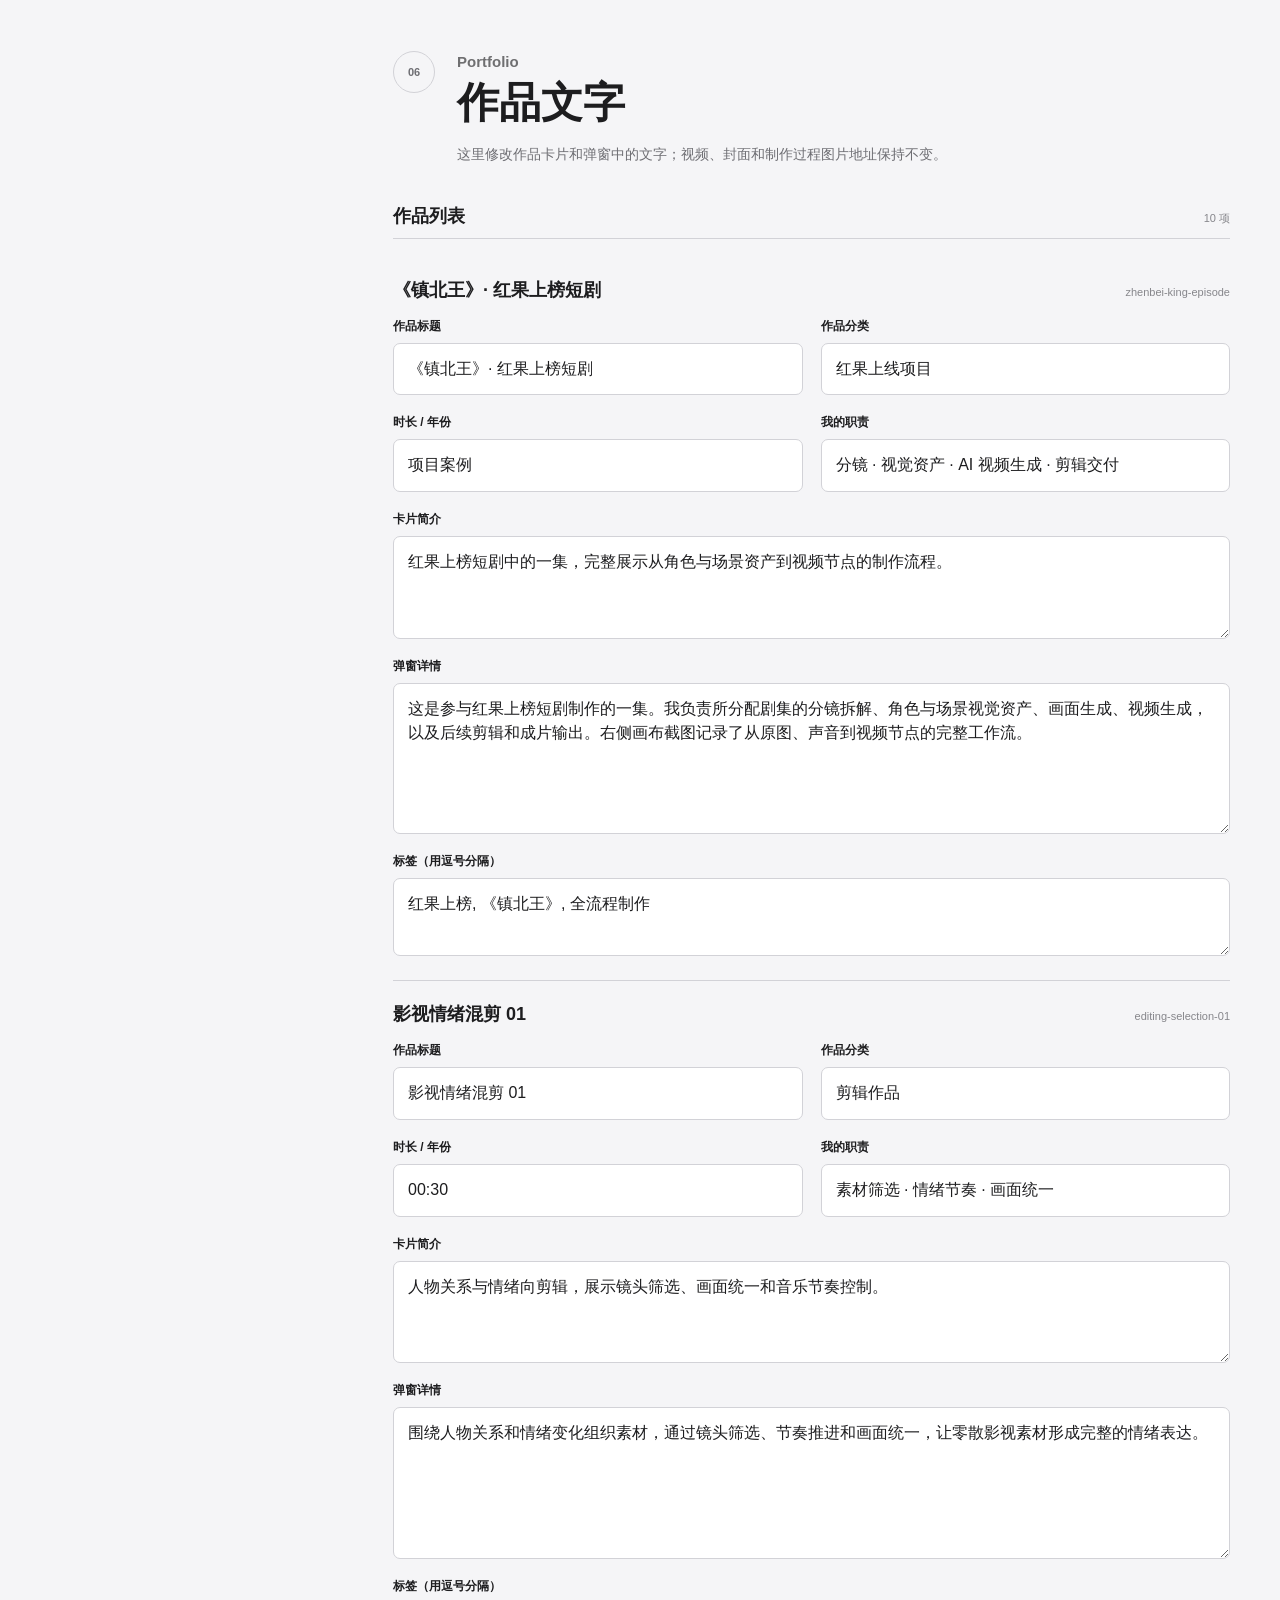
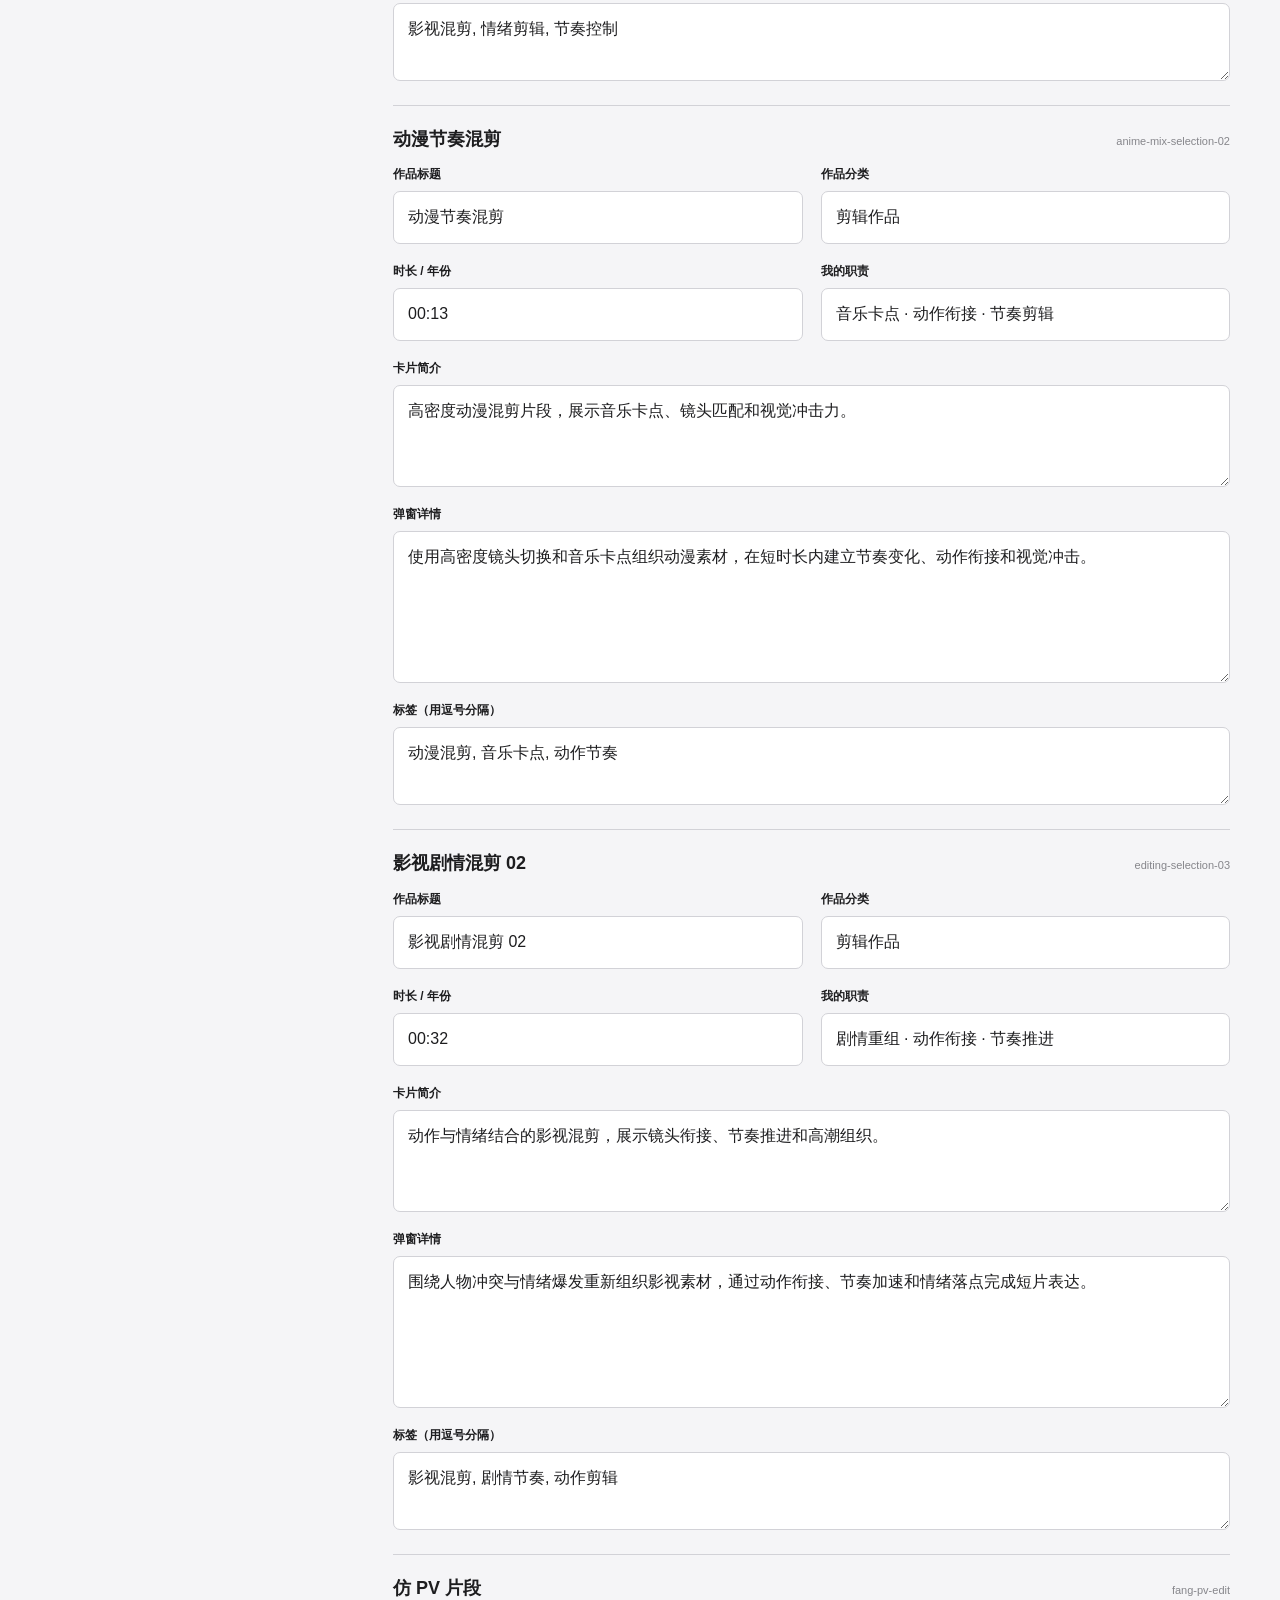
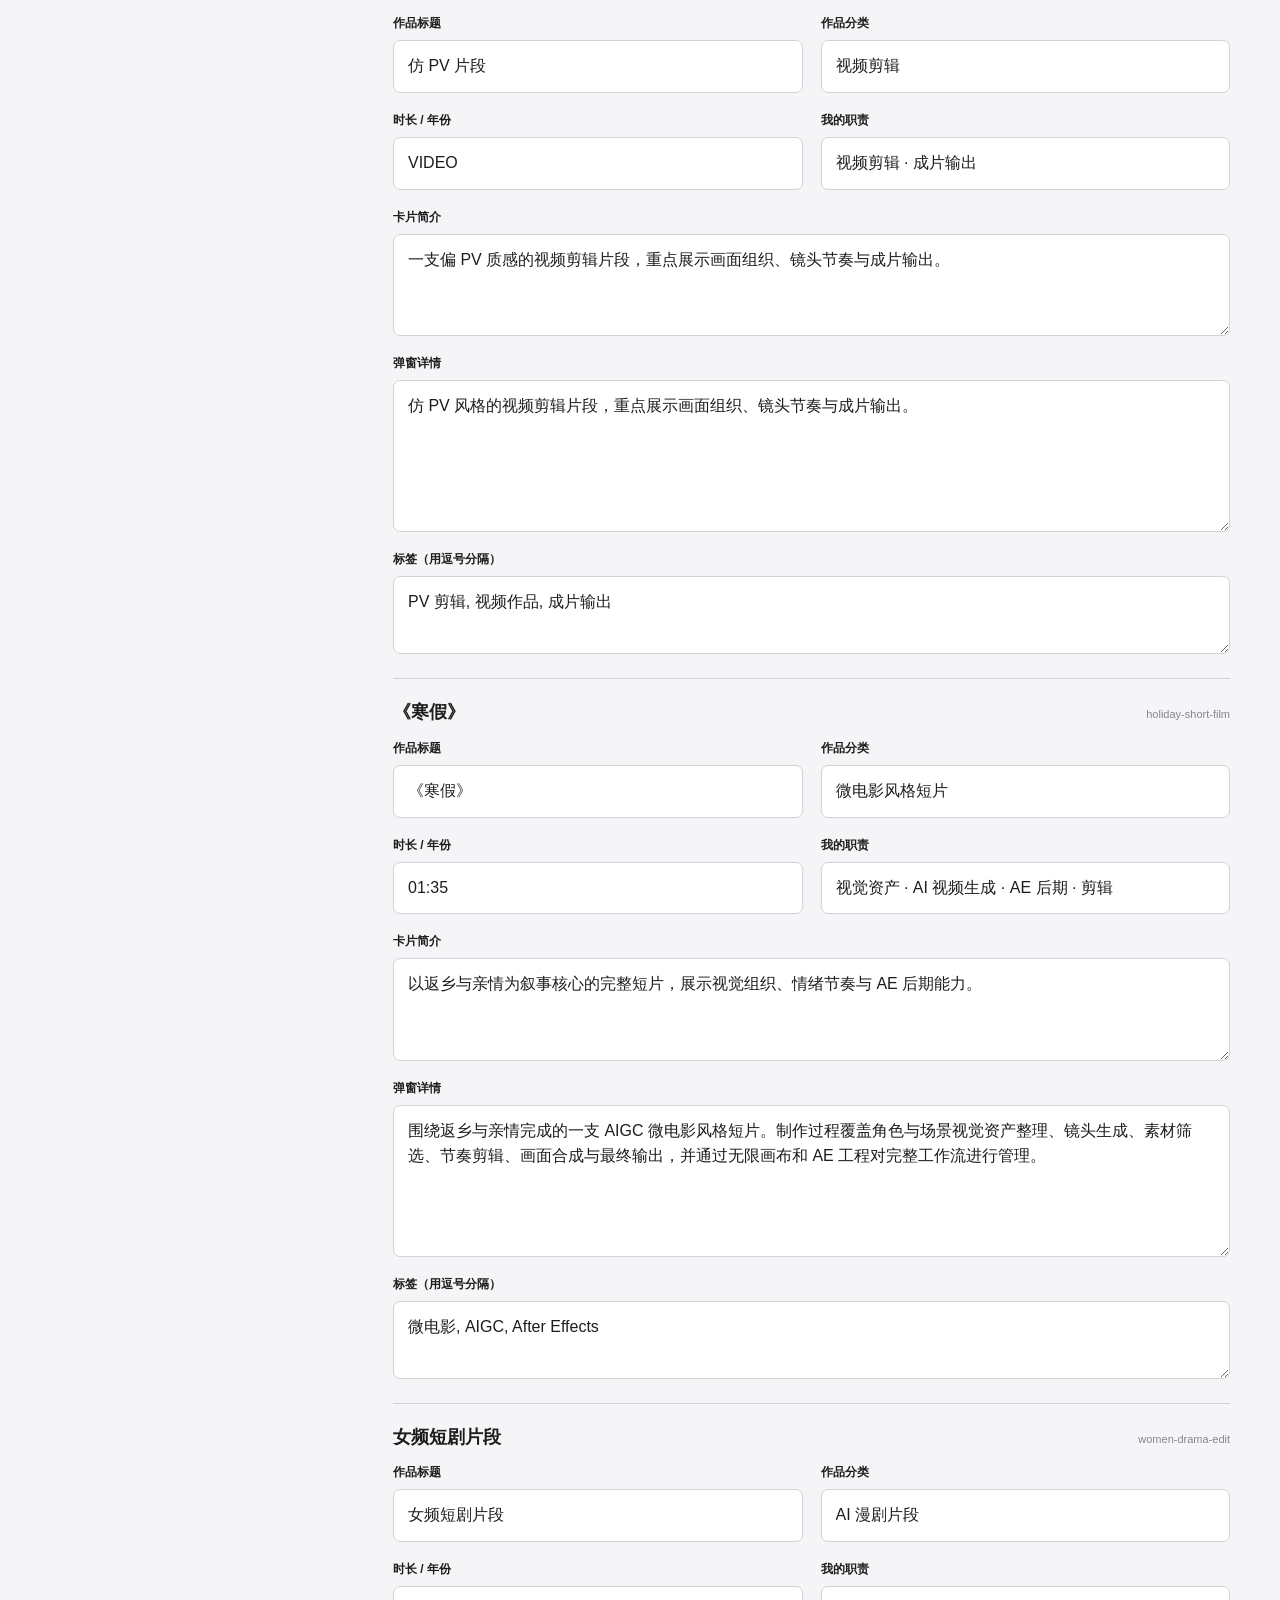
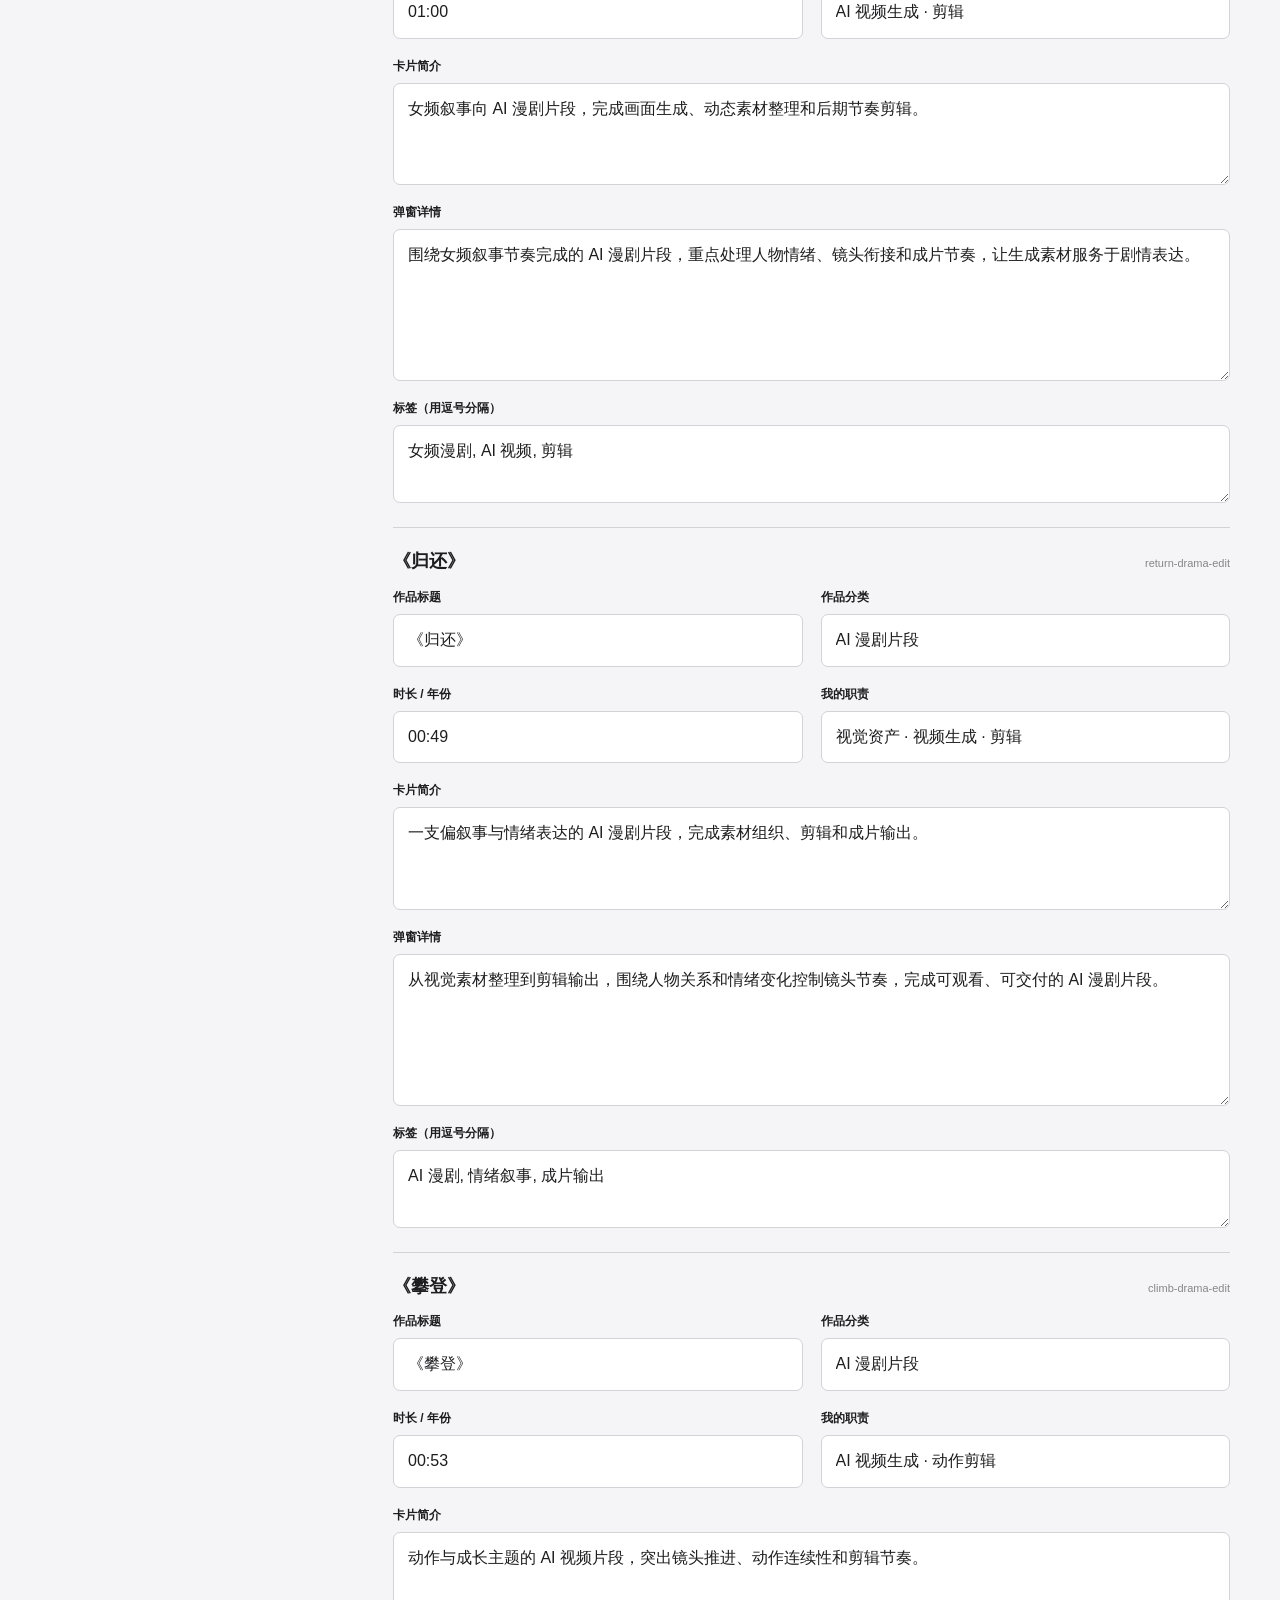
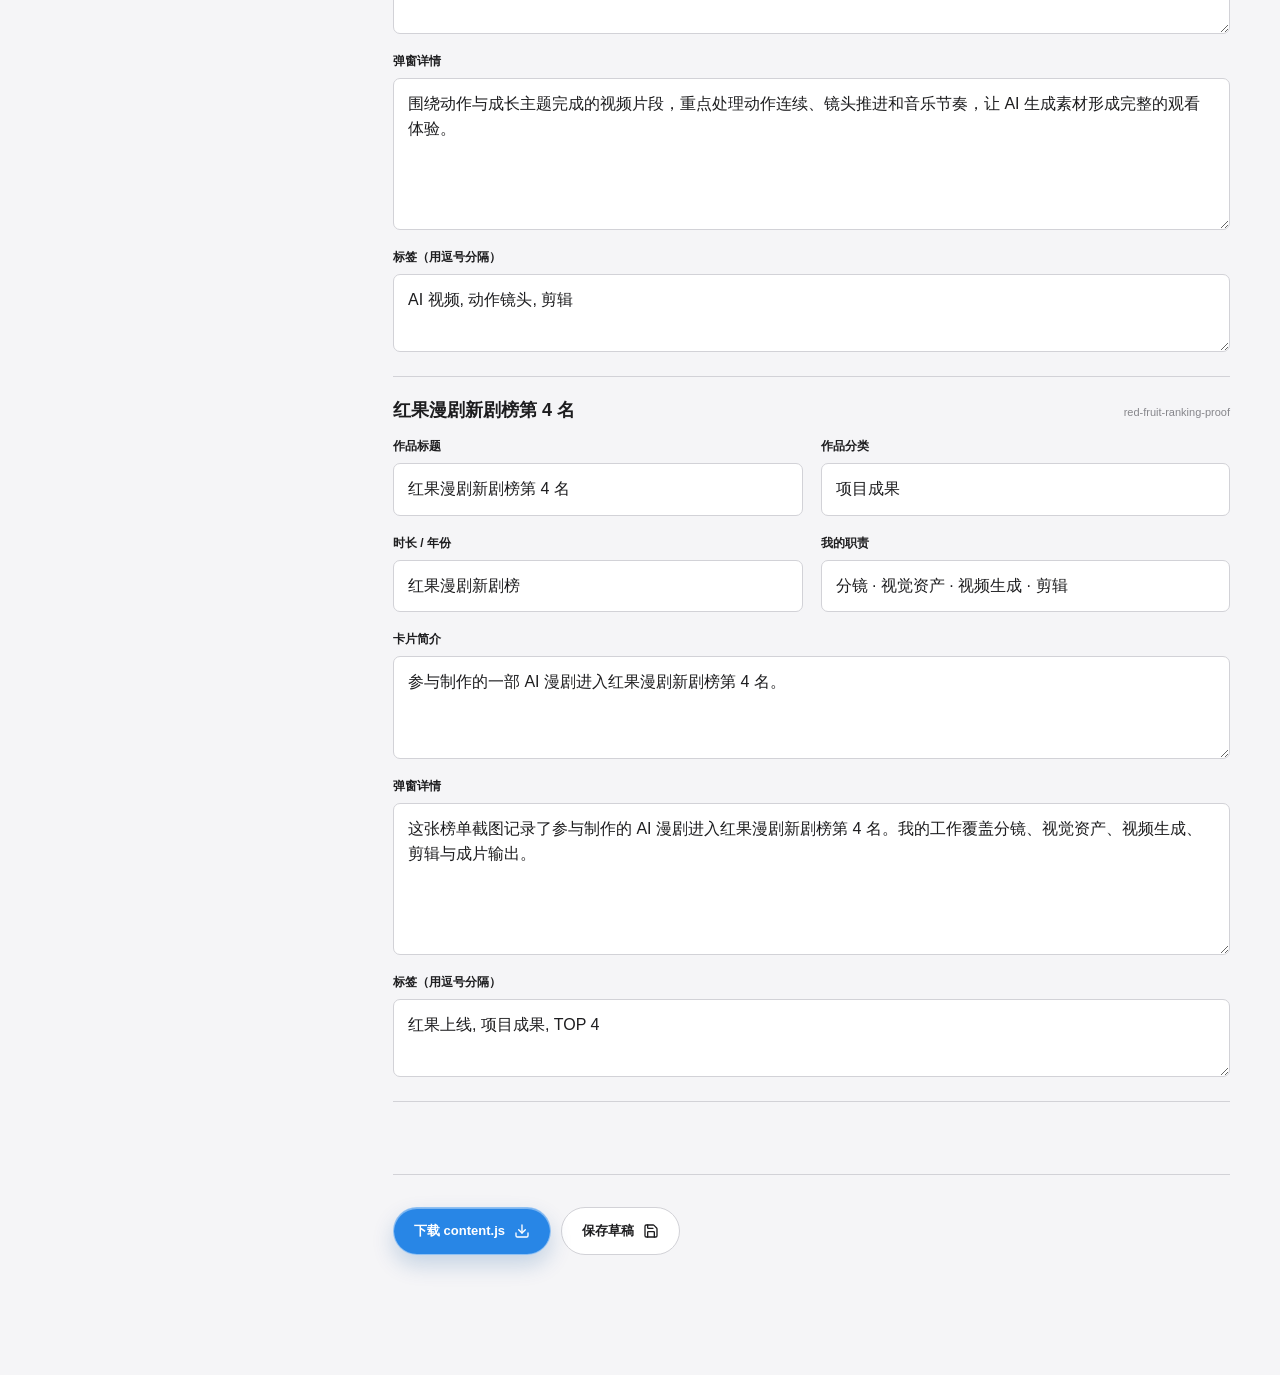
==== commit 6be3c0f1: "Create downloadable portfolio resume" ====
--- a/editor.html
+++ b/editor.html
@@ -137,7 +137,7 @@
     </main>
 
     <div class="toast" role="status" aria-live="polite" data-editor-toast></div>
-    <script src="content.js?v=9" defer></script>
+    <script src="content.js?v=10" defer></script>
     <script src="editor.js?v=4" defer></script>
   </body>
 </html>
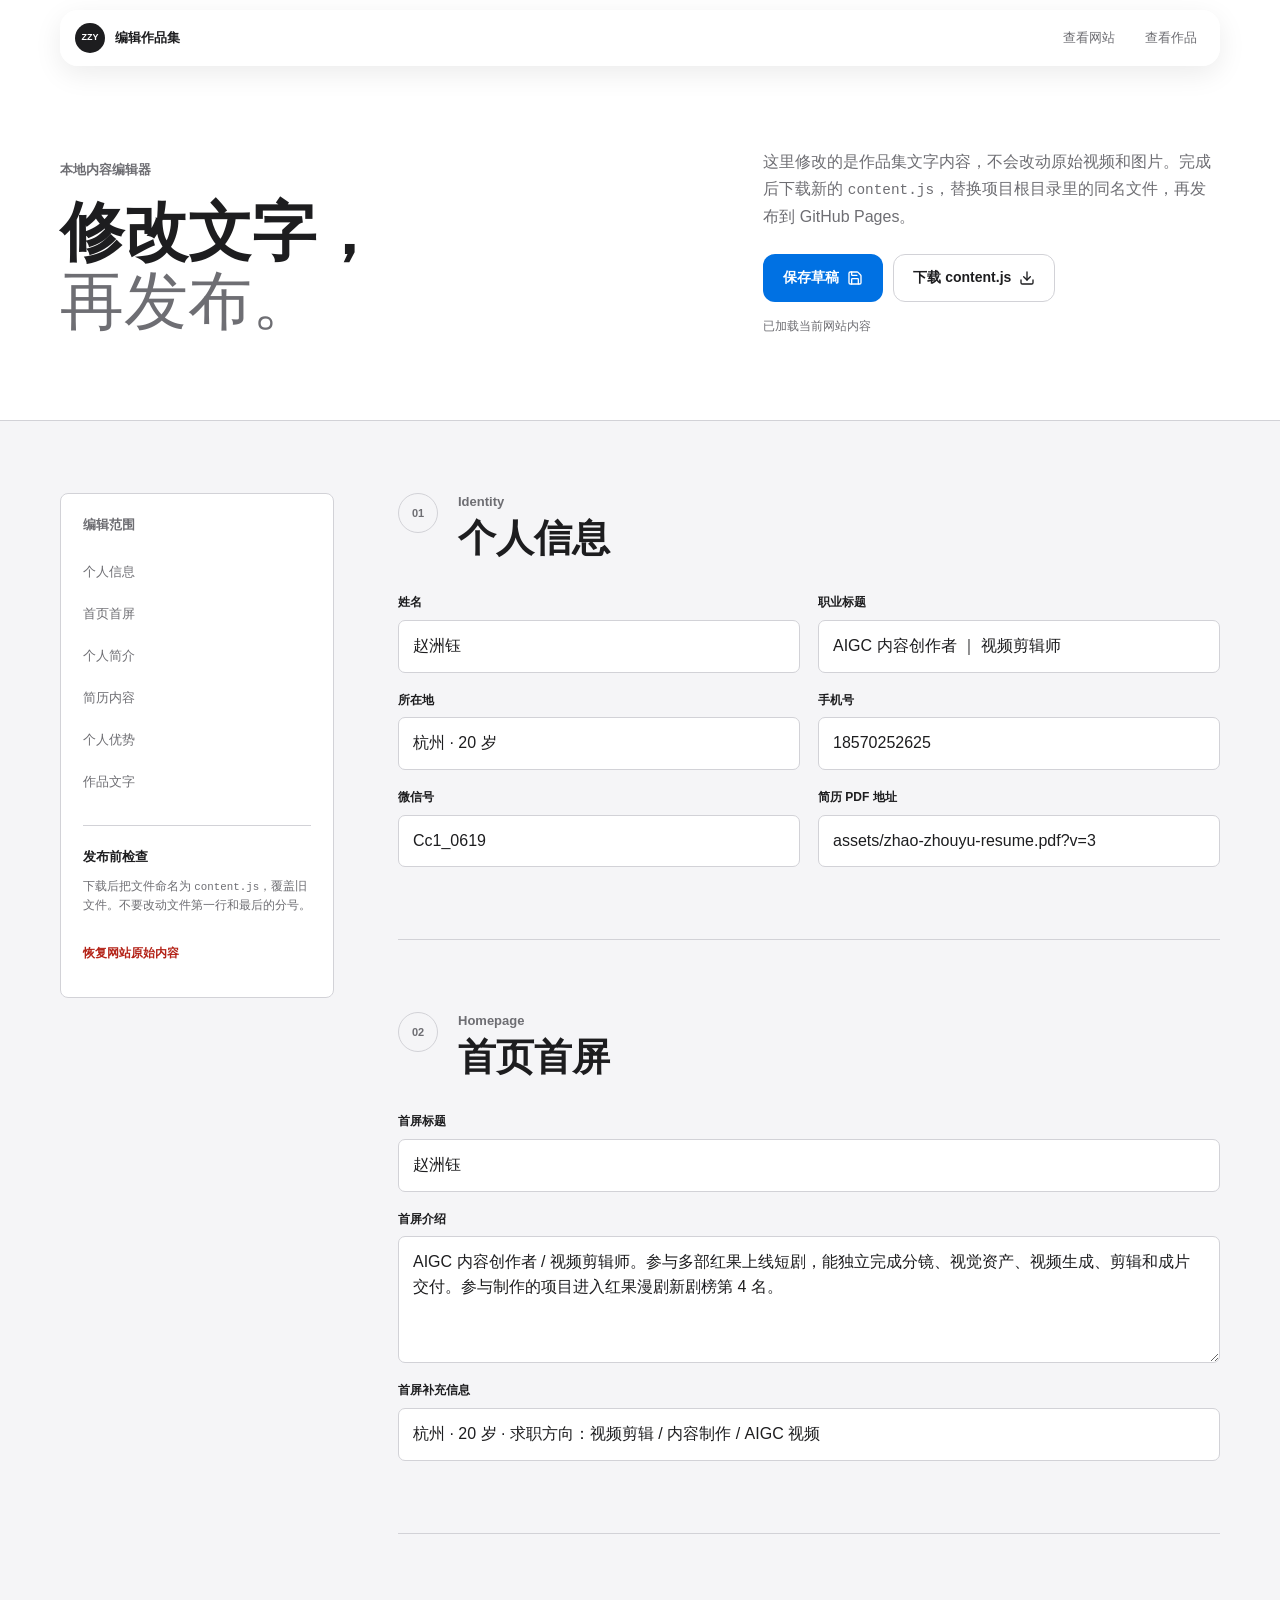
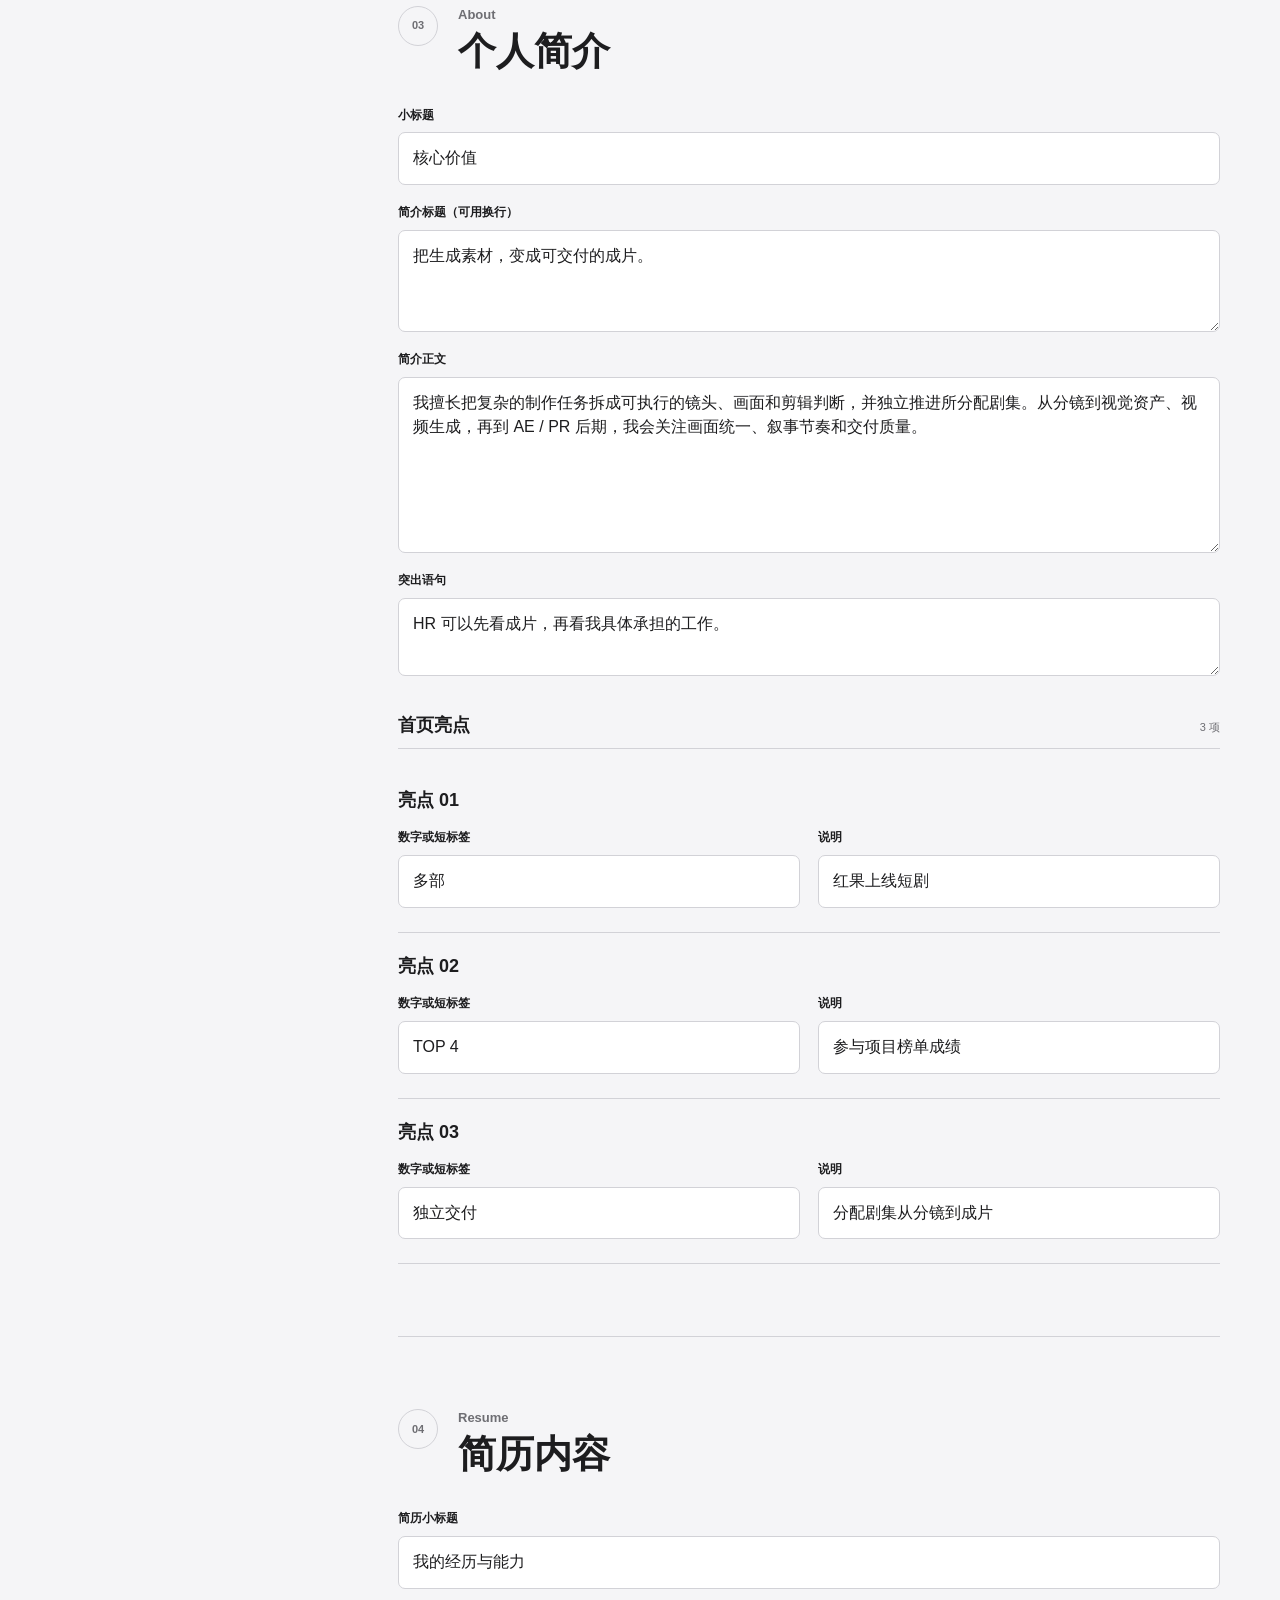
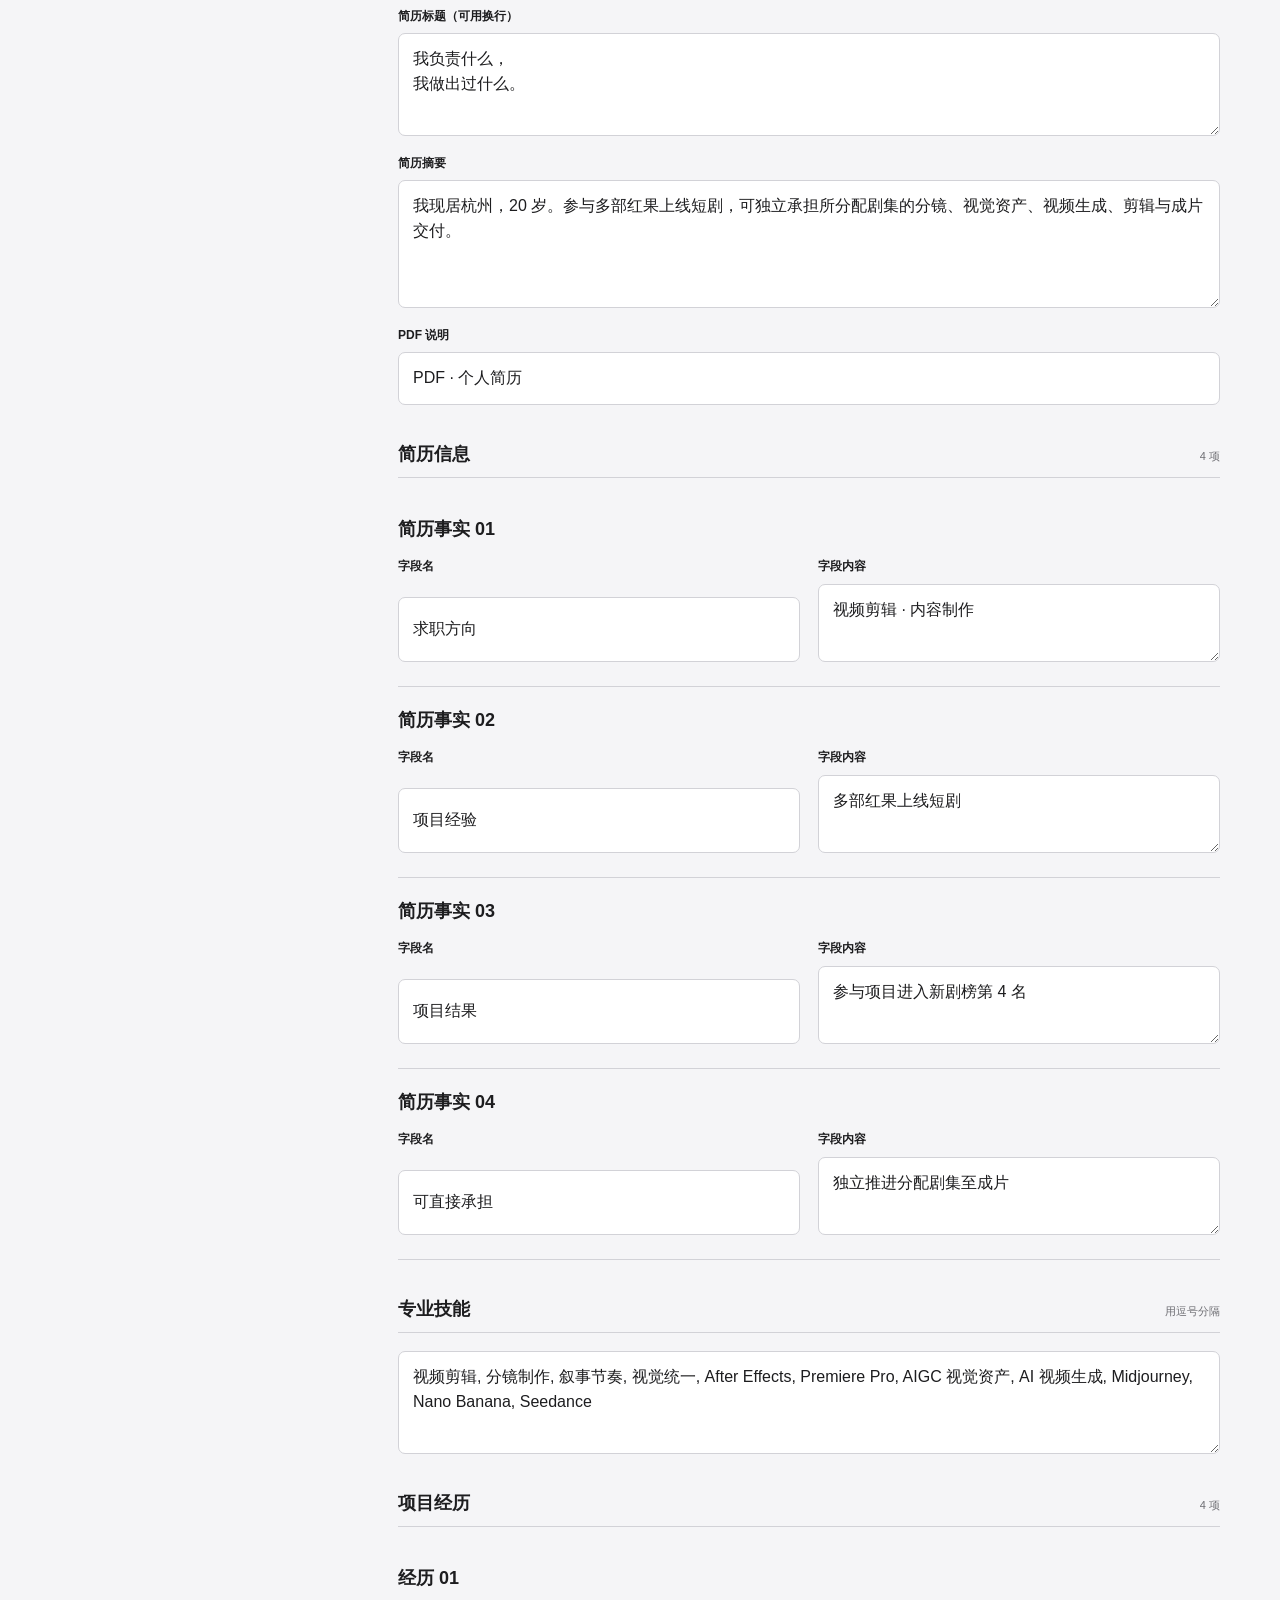
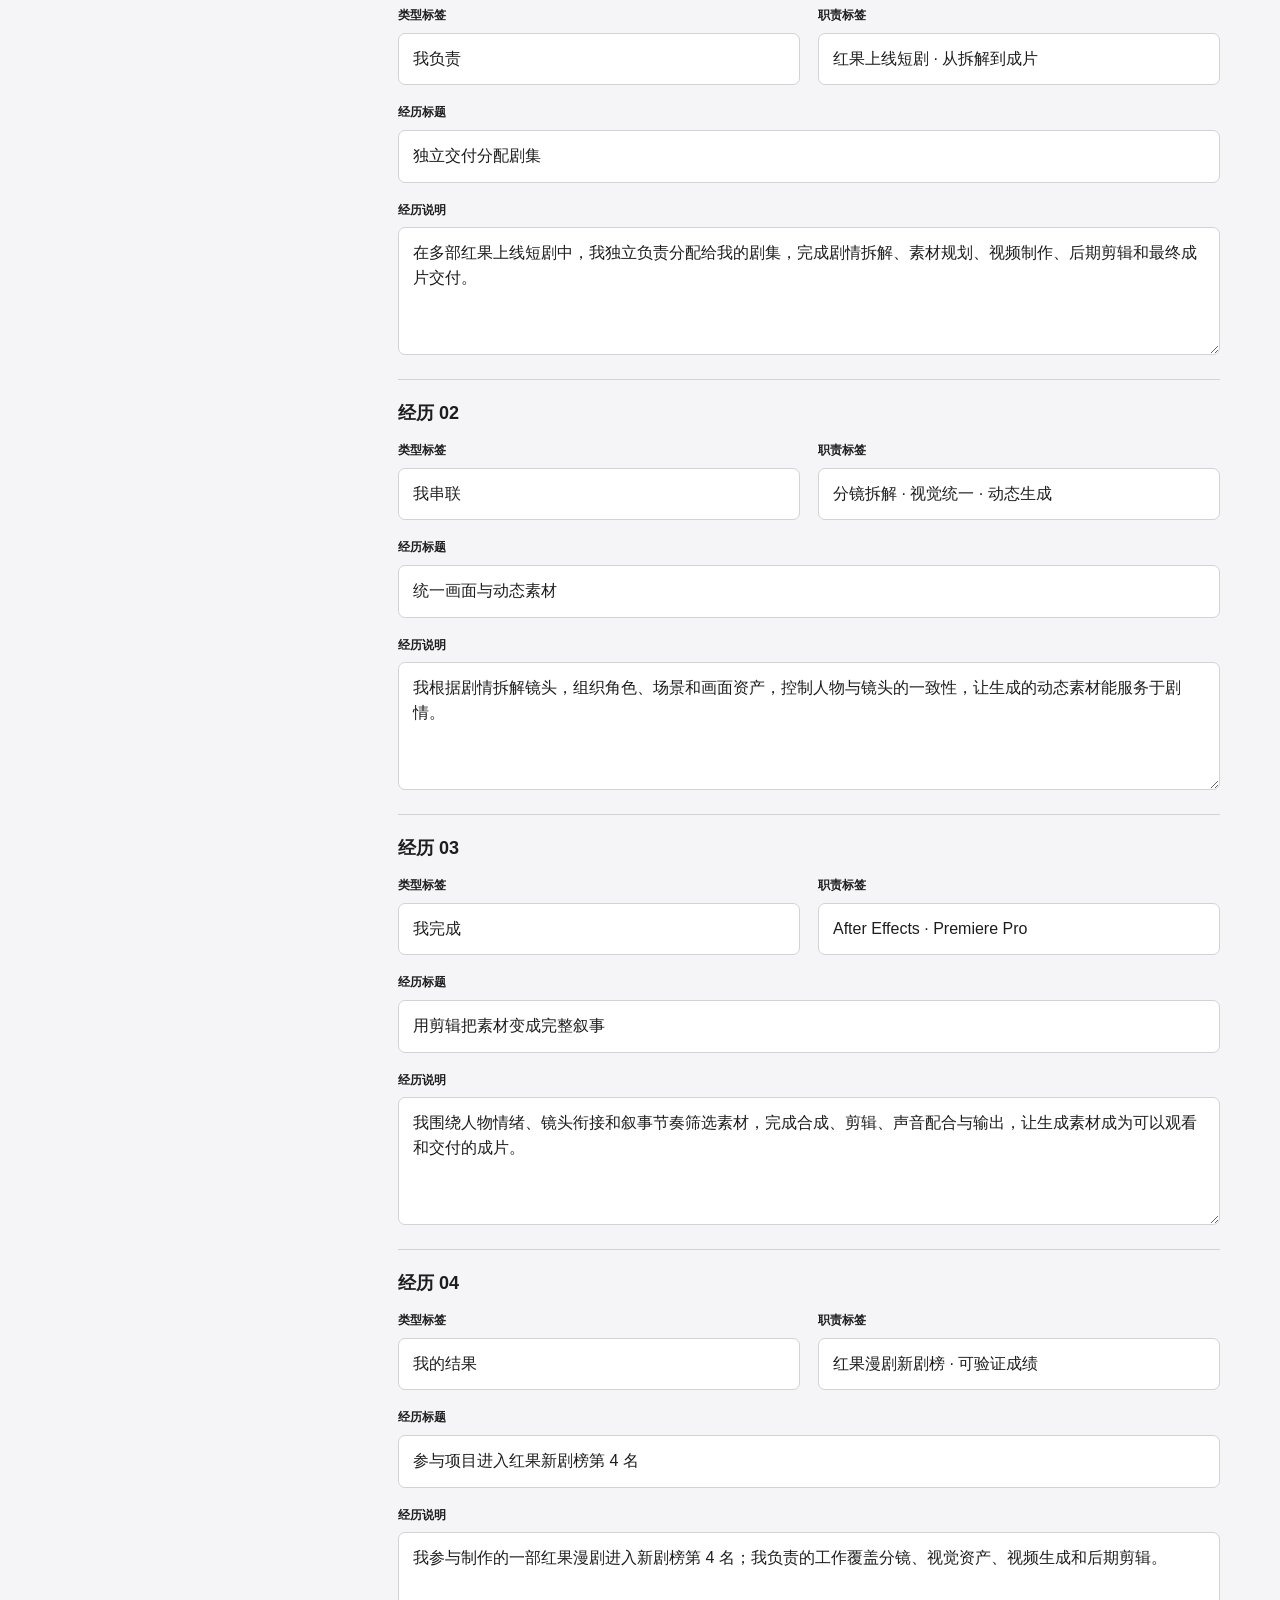
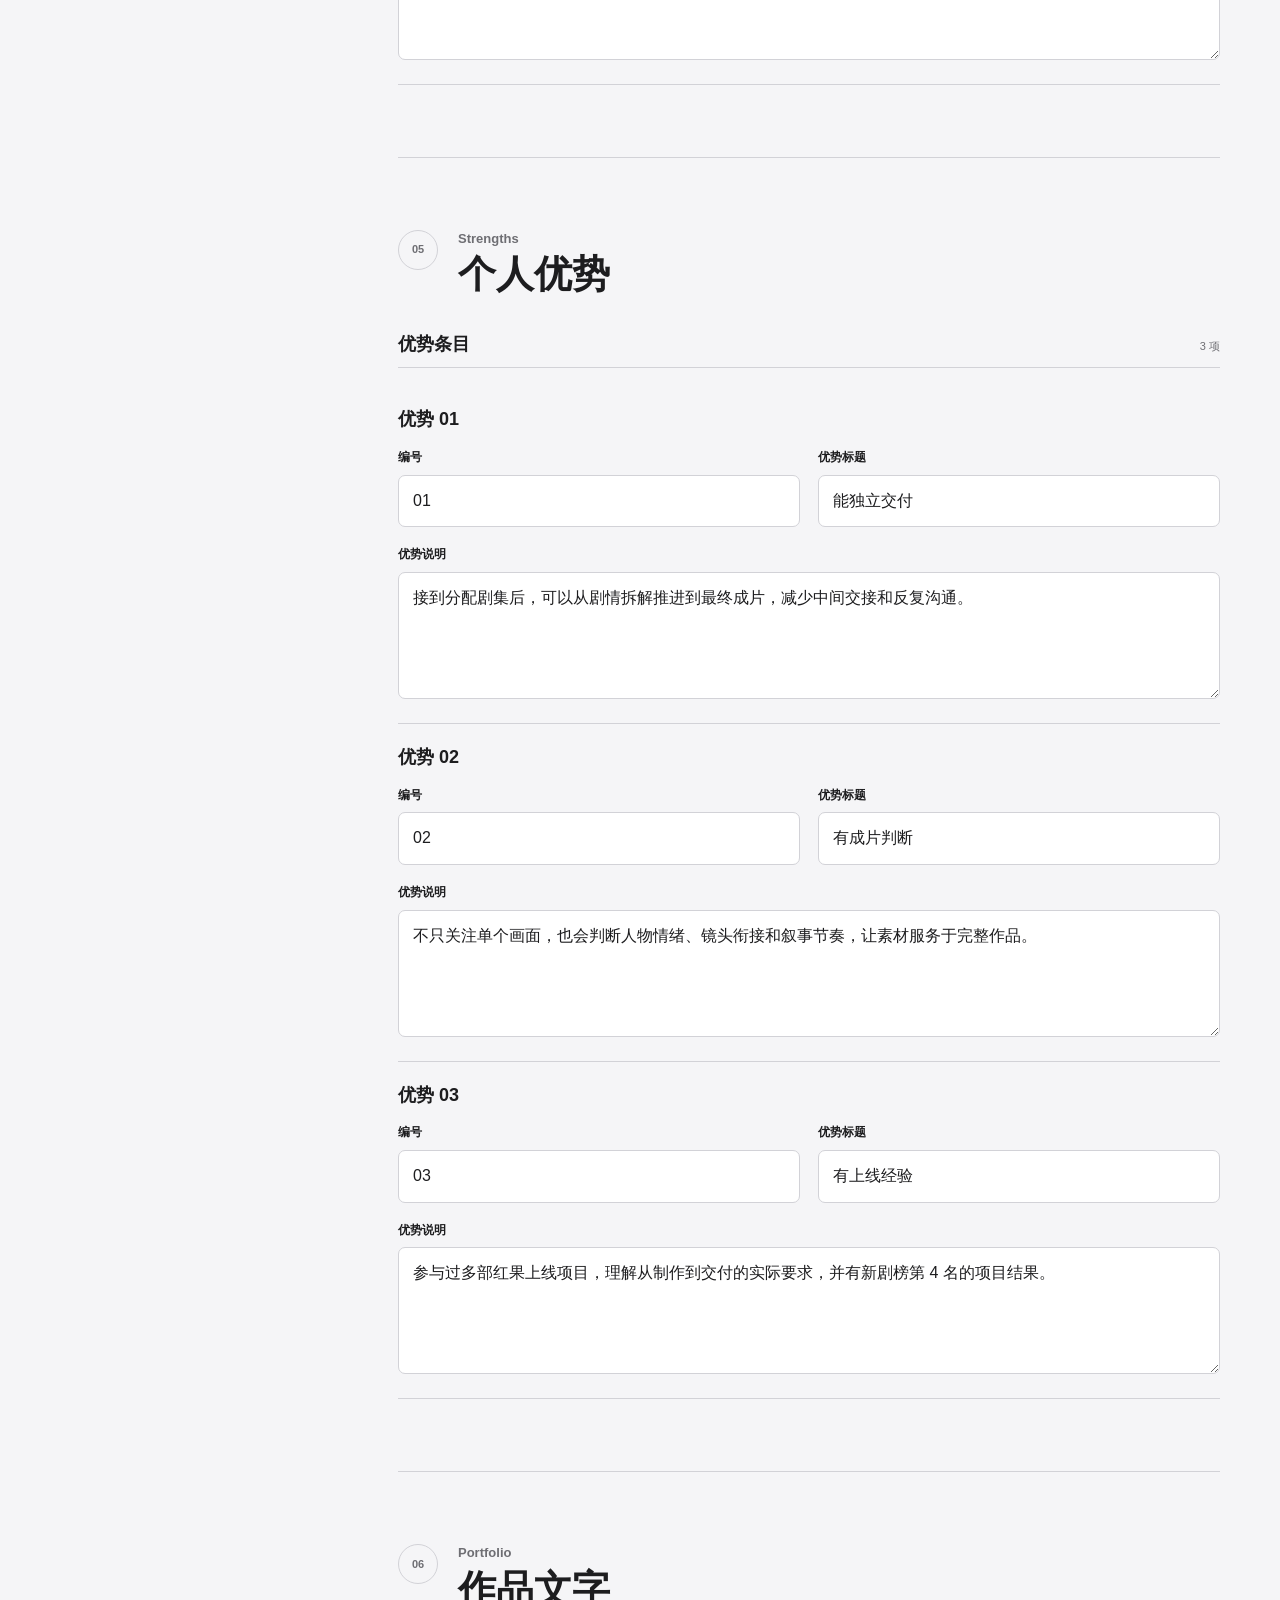
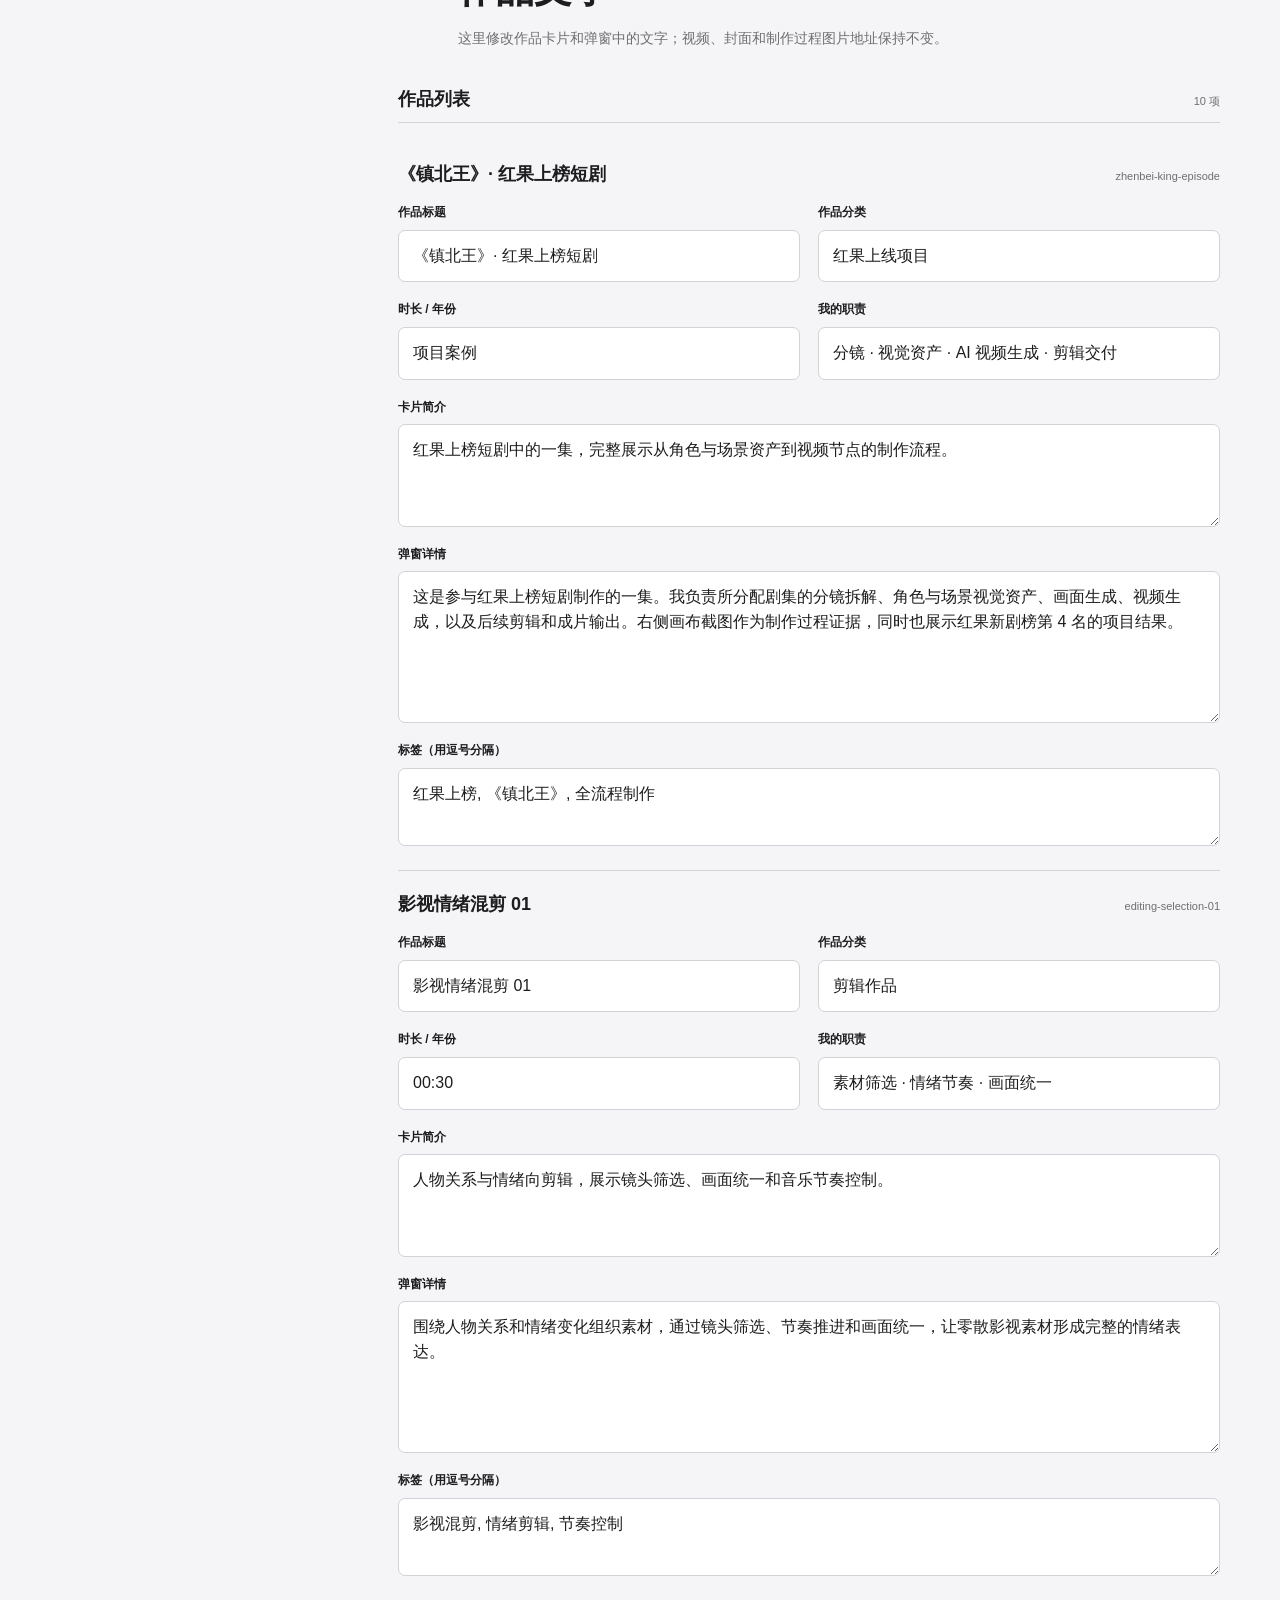
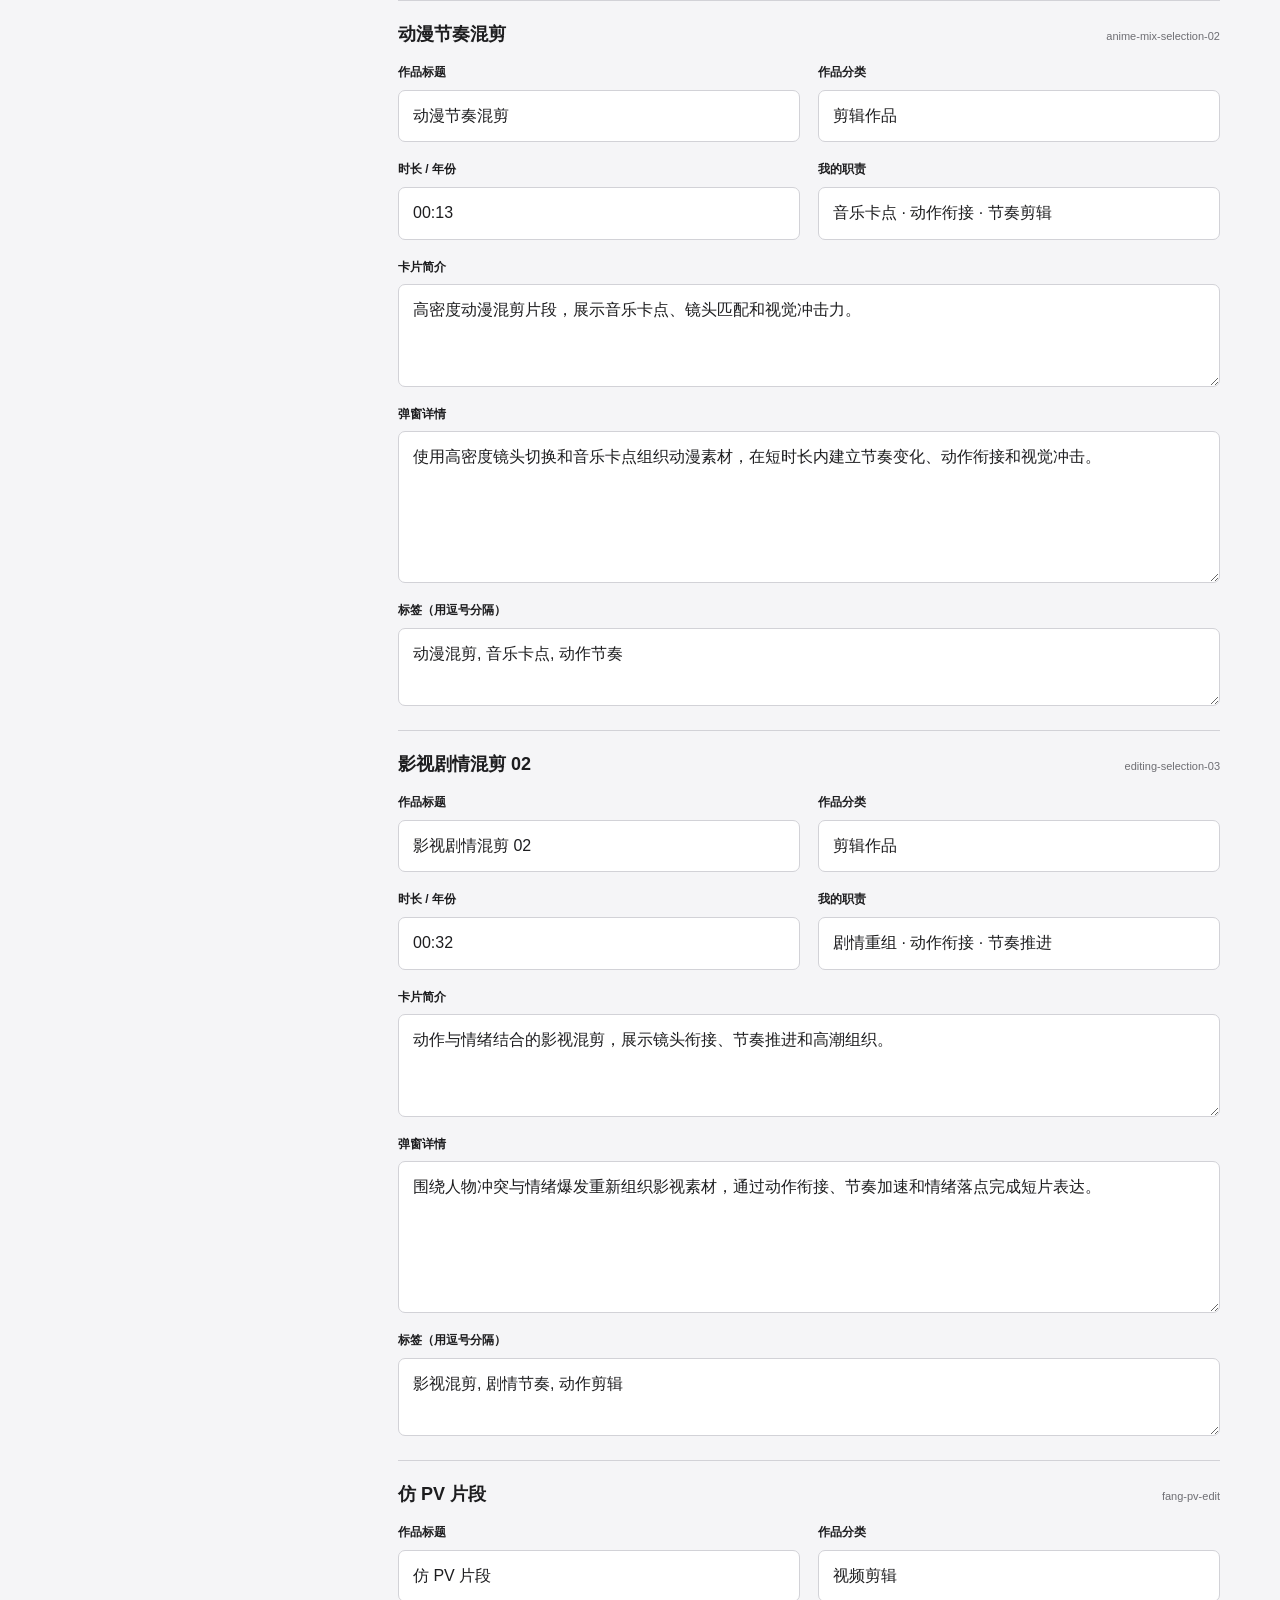
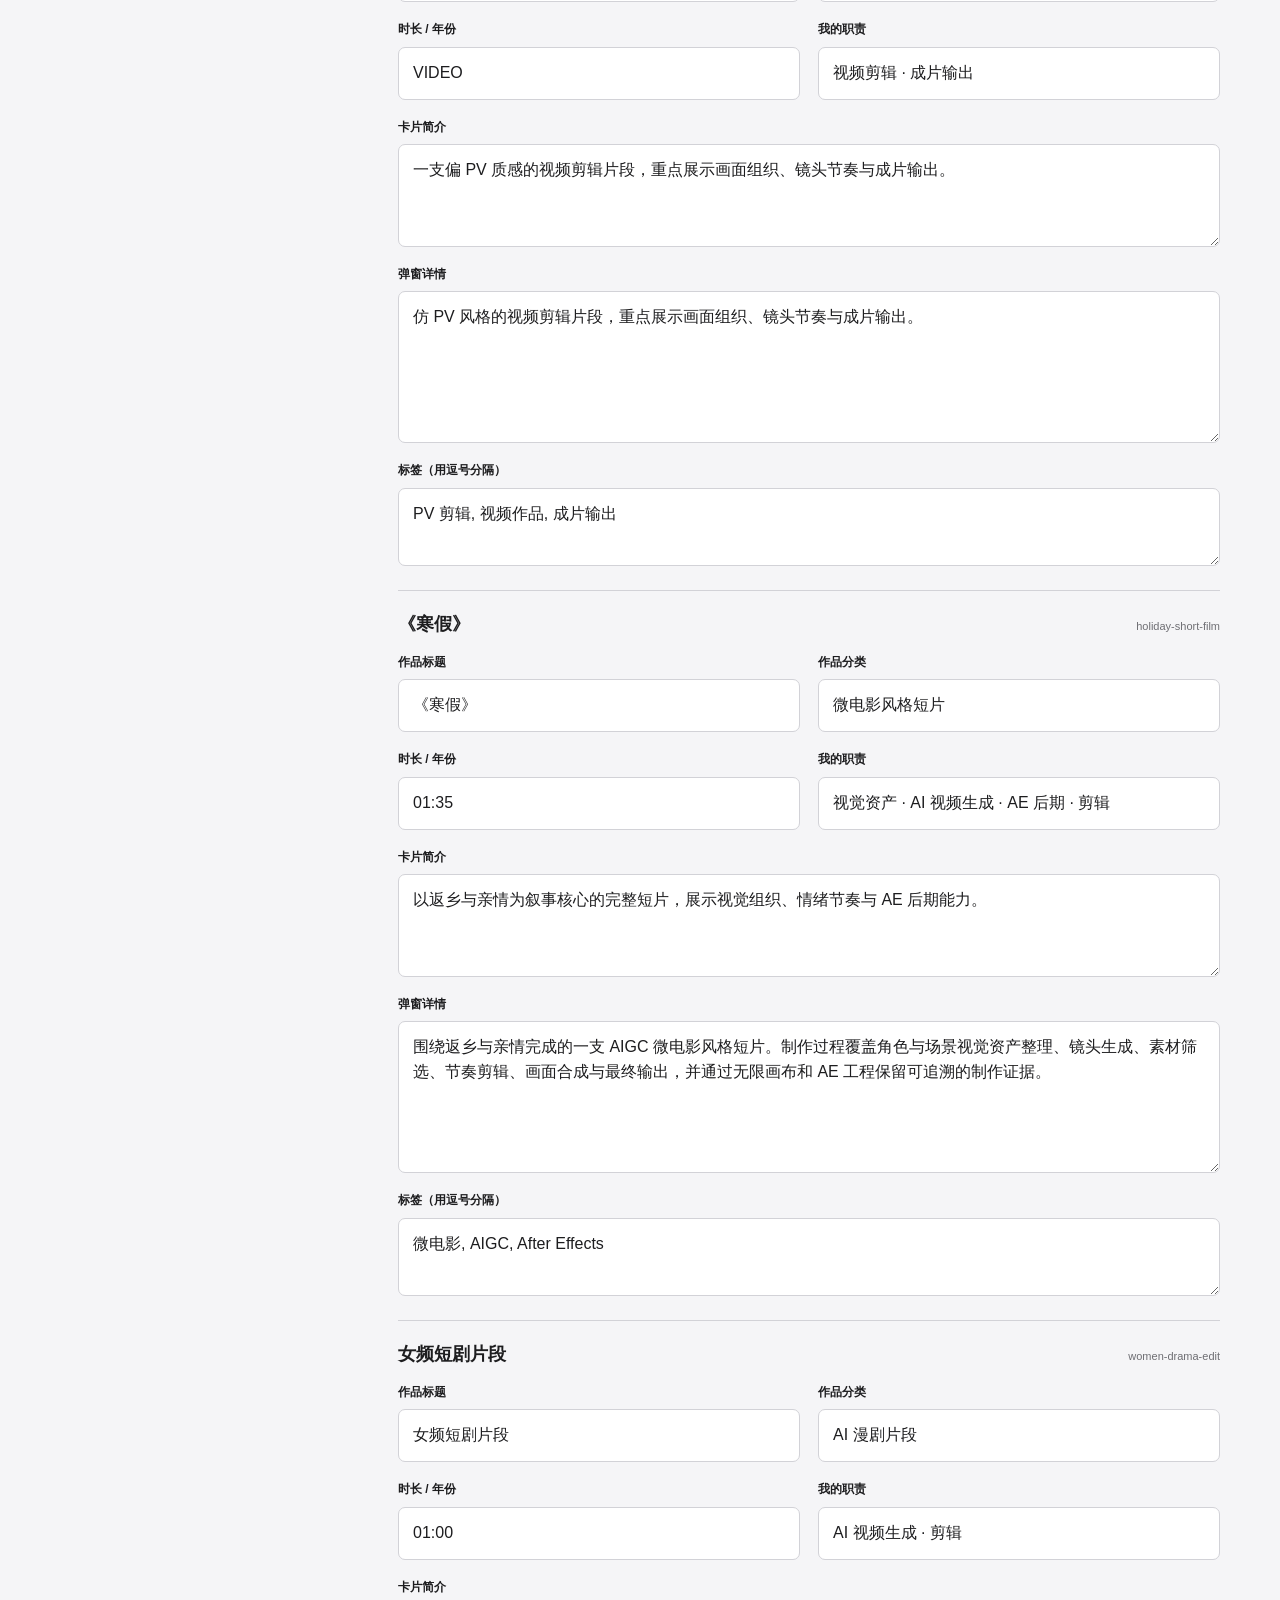
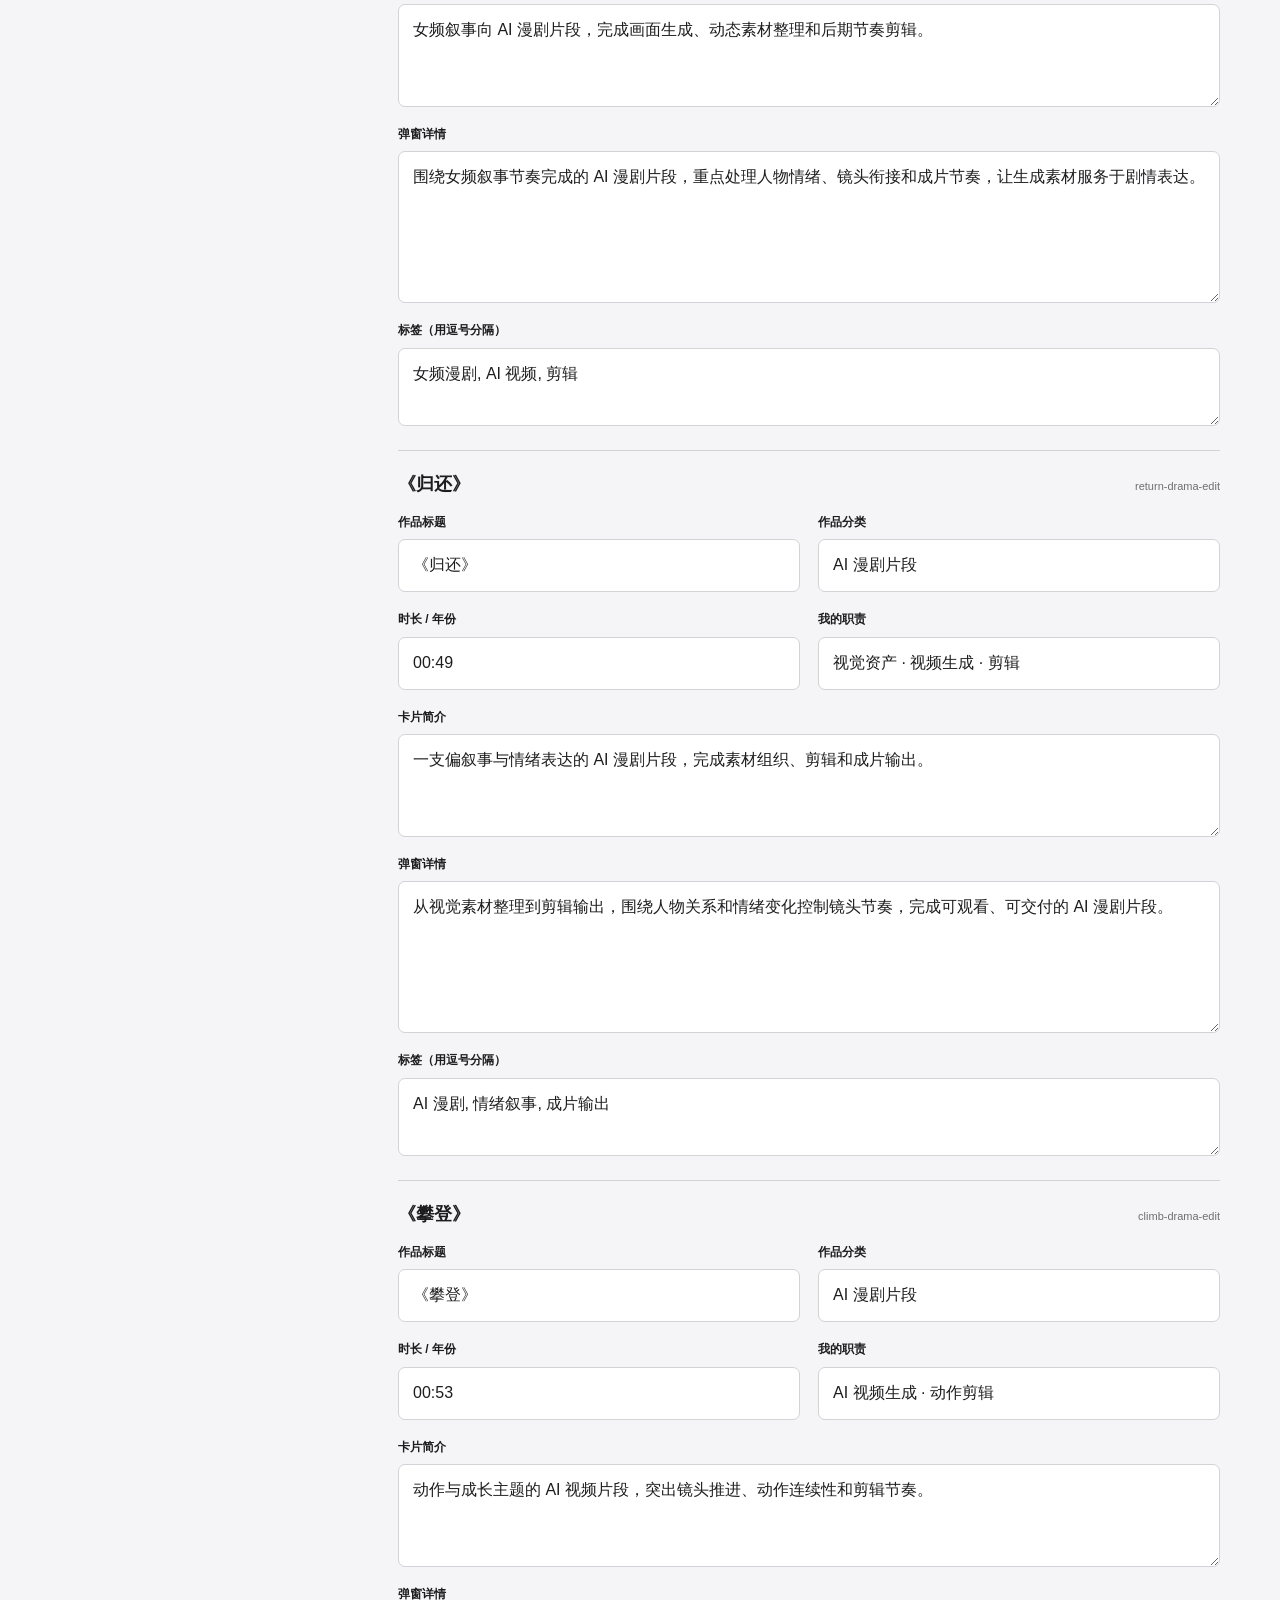
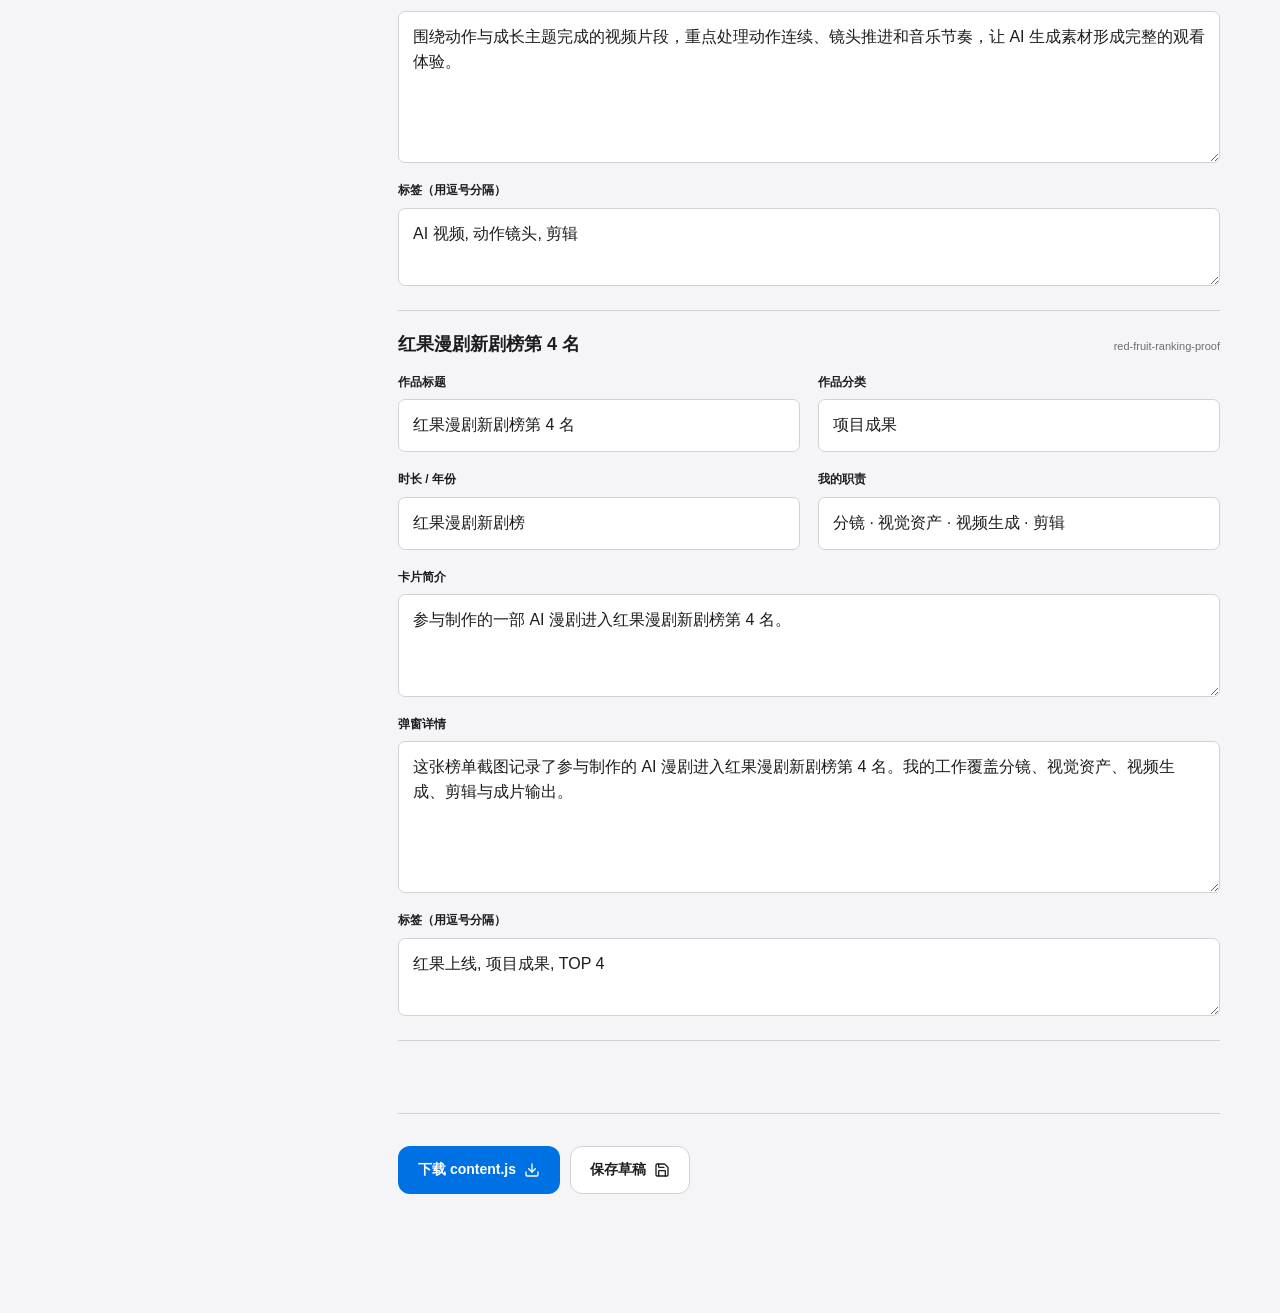
==== commit 246a19aa: "Redesign recruiter portfolio visual system" ====
--- a/editor.html
+++ b/editor.html
@@ -3,10 +3,10 @@
   <head>
     <meta charset="UTF-8" />
     <meta name="viewport" content="width=device-width, initial-scale=1, viewport-fit=cover" />
-    <meta name="theme-color" content="#171916" />
+    <meta name="theme-color" content="#f5f5f7" />
     <meta name="description" content="编辑赵洲钰个人作品集文字内容。" />
     <title>编辑作品集 — 赵洲钰</title>
-    <link rel="stylesheet" href="styles.css?v=10" />
+    <link rel="stylesheet" href="styles.css?v=12" />
     <script src="assets/vendor/lucide.min.js?v=1.30.0" defer></script>
   </head>
   <body class="editor-shell">
@@ -137,7 +137,7 @@
     </main>
 
     <div class="toast" role="status" aria-live="polite" data-editor-toast></div>
-    <script src="content.js?v=10" defer></script>
+    <script src="content.js?v=12" defer></script>
     <script src="editor.js?v=4" defer></script>
   </body>
 </html>
--- a/styles.css
+++ b/styles.css
@@ -1,438 +1,2136 @@
 :root {
-  --bg: #f5f5f7;
+  --page: #f5f5f7;
   --surface: #ffffff;
-  --surface-soft: #ebebf0;
-  --ink: #1d1d1f;
-  --muted: #6e6e73;
-  --quiet: #86868b;
+  --surface-subtle: #fbfbfd;
+  --text: #1d1d1f;
+  --text-secondary: #6e6e73;
+  --text-tertiary: #86868b;
   --line: #d2d2d7;
-  --blue: #0071e3;
-  --blue-soft: #e8f2ff;
-  --black: #101114;
-  --black-soft: #1c1d20;
-  --on-dark: #f5f5f7;
-  --dark-muted: #a1a1a6;
-  --container: 1180px;
-  --page-gutter: 48px;
-  --section: clamp(88px, 10vw, 144px);
-  --glass-fill: rgba(255, 255, 255, .48);
-  --glass-border: rgba(255, 255, 255, .84);
-  --glass-specular: rgba(255, 255, 255, .9);
-  --ease: cubic-bezier(.2, .75, .2, 1);
-  --speed: 240ms;
-}
-
-* { box-sizing: border-box; }
-[hidden] { display: none !important; }
-html { scroll-behavior: smooth; }
+  --line-soft: #e8e8ed;
+  --accent: #0071e3;
+  --accent-hover: #0077ed;
+  --dark: #161617;
+  --dark-secondary: #a1a1a6;
+  --container: 1160px;
+  --gutter: 64px;
+  --section-space: 112px;
+  --radius: 8px;
+  --ease: cubic-bezier(.25, .1, .25, 1);
+  --speed: 220ms;
+}
+
+* {
+  box-sizing: border-box;
+}
+
+[hidden] {
+  display: none !important;
+}
+
+html {
+  scroll-behavior: smooth;
+}
+
 body {
   margin: 0;
-  overflow-x: hidden;
   overflow-x: clip;
-  background: var(--bg);
-  color: var(--ink);
-  font-family: -apple-system, BlinkMacSystemFont, "SF Pro Display", "SF Pro Text", "Helvetica Neue", "PingFang SC", "Hiragino Sans GB", "Noto Sans SC", "Microsoft YaHei", Arial, sans-serif;
+  background: var(--page);
+  color: var(--text);
+  font-family: -apple-system, BlinkMacSystemFont, "SF Pro Text", "SF Pro Display", "PingFang SC", "Helvetica Neue", "Noto Sans SC", "Microsoft YaHei", sans-serif;
   font-size: 16px;
-  line-height: 1.5;
+  line-height: 1.55;
   letter-spacing: 0;
   -webkit-font-smoothing: antialiased;
   text-rendering: optimizeLegibility;
 }
-img, video { display: block; max-width: 100%; }
-a { color: inherit; text-decoration: none; }
-button { font: inherit; }
-:focus-visible { outline: 2px solid var(--blue); outline-offset: 4px; }
-.container { width: min(calc(100% - var(--page-gutter)), var(--container)); width: min(calc(100% - var(--page-gutter) - env(safe-area-inset-left) - env(safe-area-inset-right)), var(--container)); margin-inline: auto; }
-.section-pad { padding-block: var(--section); }
-
-.skip-link { position: fixed; top: 12px; left: 12px; z-index: 60; padding: 10px 14px; border-radius: 12px; background: var(--blue); color: #fff; transform: translateY(-160%); transition: transform var(--speed) var(--ease); }
-.skip-link:focus { transform: translateY(0); }
-
-/* A restrained, floating glass bar keeps navigation present without dominating the work. */
-.site-header { position: sticky; top: 0; z-index: 30; padding: 12px 0 0; padding: max(12px, env(safe-area-inset-top)) 0 0; background: transparent; border: 0; pointer-events: none; transition: color var(--speed) var(--ease); }
-.header-inner { position: relative; min-height: 58px; display: flex; align-items: center; justify-content: space-between; gap: 24px; padding: 0 8px 0 16px; overflow: hidden; border: 1px solid var(--glass-border); border-radius: 30px; background: var(--glass-fill); box-shadow: 0 16px 44px rgba(0,0,0,.12), inset 0 1px 0 var(--glass-specular), inset 0 -1px 0 rgba(255,255,255,.26); backdrop-filter: blur(30px) saturate(180%); -webkit-backdrop-filter: blur(30px) saturate(180%); pointer-events: auto; }
-.header-inner::before { position: absolute; top: 1px; right: 18%; left: 14%; height: 1px; content: ""; background: linear-gradient(90deg, transparent, rgba(255,255,255,.92), transparent); opacity: .9; pointer-events: none; }
-.header-inner > * { position: relative; z-index: 1; }
-.brand { display: inline-flex; align-items: center; min-height: 44px; gap: 10px; font-size: 13px; font-weight: 600; }
-.brand-mark { display: grid; place-items: center; width: 30px; height: 30px; border-radius: 50%; background: var(--ink); color: #fff; font-size: 9px; font-weight: 700; letter-spacing: 0; }
-.brand-word { white-space: nowrap; }
-.desktop-nav { display: flex; align-items: center; gap: 4px; color: var(--muted); font-size: 13px; }
-.desktop-nav a, .mobile-nav a { position: relative; display: inline-flex; align-items: center; min-height: 44px; padding: 0 13px; border-radius: 22px; transition: color var(--speed) var(--ease), background var(--speed) var(--ease); }
-.desktop-nav a:hover, .mobile-nav a:hover { color: var(--ink); background: rgba(0,0,0,.06); }
-.desktop-nav a[aria-current="page"] { color: var(--ink); background: rgba(0,0,0,.07); font-weight: 600; }
-.menu-toggle.icon-button { display: none; }
-.mobile-nav { display: none; width: min(calc(100% - var(--page-gutter)), var(--container)); width: min(calc(100% - var(--page-gutter) - env(safe-area-inset-left) - env(safe-area-inset-right)), var(--container)); margin: 8px auto 0; padding: 8px; border: 1px solid var(--glass-border); border-radius: 22px; background: var(--glass-fill); box-shadow: 0 8px 30px rgba(0,0,0,.08); backdrop-filter: blur(24px) saturate(150%); pointer-events: auto; }
-.scroll-progress { position: absolute; right: 22px; bottom: -2px; left: 22px; height: 2px; overflow: hidden; pointer-events: none; }
-.scroll-progress span { display: block; width: 100%; height: 100%; transform: scaleX(0); transform-origin: left center; background: var(--blue); }
-
-/* On dark opening stages, the material is intentionally visible: translucent fill, edge light and blurred media beneath. */
-.glass-shell .site-header:not(.is-scrolled) .header-inner { border-color: rgba(255,255,255,.56); background: rgba(255,255,255,.2); box-shadow: 0 16px 44px rgba(0,0,0,.26), inset 0 1px 0 rgba(255,255,255,.9), inset 0 -1px 0 rgba(255,255,255,.22); backdrop-filter: blur(30px) saturate(190%); -webkit-backdrop-filter: blur(30px) saturate(190%); }
-.glass-shell .site-header:not(.is-scrolled) { color: #fff; }
-.glass-shell .site-header:not(.is-scrolled) .brand-mark { background: #fff; color: var(--ink); }
-.glass-shell .site-header:not(.is-scrolled) .desktop-nav { color: rgba(255,255,255,.72); }
-.glass-shell .site-header:not(.is-scrolled) .desktop-nav a:hover { color: #fff; background: rgba(255,255,255,.16); }
-.glass-shell .site-header:not(.is-scrolled) .desktop-nav a[aria-current="page"] { color: #fff; background: rgba(255,255,255,.2); box-shadow: inset 0 1px 0 rgba(255,255,255,.34); }
-.glass-shell .site-header.is-scrolled .header-inner { background: rgba(255,255,255,.58); }
-
-.icon-button { display: inline-grid; place-items: center; width: 44px; height: 44px; padding: 0; border: 1px solid rgba(255,255,255,.72); border-radius: 50%; background: rgba(255,255,255,.44); color: inherit; box-shadow: inset 0 1px 0 rgba(255,255,255,.9), 0 6px 18px rgba(0,0,0,.08); backdrop-filter: blur(18px) saturate(160%); -webkit-backdrop-filter: blur(18px) saturate(160%); cursor: pointer; transition: background var(--speed) var(--ease), color var(--speed) var(--ease), border-color var(--speed) var(--ease), transform var(--speed) var(--ease); }
-.icon-button:hover { border-color: var(--blue); background: var(--blue); color: #fff; }
-.icon-button:active, .button:active { transform: scale(.98); }
-.icon-button svg { width: 18px; height: 18px; }
-.eyebrow { margin: 0; color: var(--ink); font-size: 15px; font-weight: 600; line-height: 1.45; letter-spacing: 0; opacity: .62; }
-h1, h2, h3, p { margin-top: 0; }
-h1, h2, h3 { letter-spacing: 0; line-height: 1.08; }
-h1, h2 { font-weight: 600; }
-h1 { max-width: 850px; margin-bottom: 28px; white-space: pre-line; font-size: 92px; line-height: 1; }
-h2 { margin-bottom: 24px; font-size: 58px; line-height: 1.08; }
-h2 em { color: var(--quiet); font-style: normal; font-weight: 400; }
-
-.hero { position: relative; isolation: isolate; display: flex; align-items: center; justify-content: center; min-height: min(780px, calc(100dvh - 24px)); overflow: hidden; margin-top: -72px; padding-top: 96px; padding-bottom: 64px; background: var(--black); color: var(--on-dark); }
-.hero::before { position: absolute; z-index: -2; inset: 0; content: ""; background: url("assets/images/zhenbei-king-poster.jpg") 58% center / cover no-repeat; filter: saturate(.84) contrast(1.03); opacity: .82; }
-.hero::after { position: absolute; z-index: -1; inset: 0; content: ""; background: linear-gradient(90deg, rgba(10,11,13,.98) 0%, rgba(10,11,13,.9) 48%, rgba(10,11,13,.38) 100%), linear-gradient(0deg, rgba(10,11,13,.48), rgba(10,11,13,.08)); }
-.hero-copy { max-width: 820px; margin: 0; text-align: left; }
-.hero-identity { display: flex; flex-wrap: wrap; align-items: baseline; justify-content: flex-start; gap: 8px 14px; margin: 0 0 20px; }
-.hero-identity strong { font-size: 15px; font-weight: 600; }
-.hero-identity span { color: rgba(255,255,255,.62); font-size: 12px; }
-.hero h1 { max-width: 920px; margin-right: 0; margin-bottom: 22px; margin-left: 0; }
-.hero h1 { color: #fff; }
-.hero .eyebrow, .page-intro .eyebrow, .editor-hero .eyebrow { color: #fff; opacity: .72; }
-.hero-description { max-width: 690px; margin: 0 0 28px; color: rgba(255,255,255,.8); font-size: 19px; line-height: 1.65; }
-.hero-actions { display: flex; flex-wrap: wrap; align-items: center; justify-content: flex-start; gap: 14px 22px; }
-.button { display: inline-flex; align-items: center; justify-content: center; min-height: 48px; gap: 9px; padding: 0 20px; border: 1px solid transparent; border-radius: 999px; font-size: 13px; font-weight: 600; cursor: pointer; transition: transform var(--speed) var(--ease), background var(--speed) var(--ease), color var(--speed) var(--ease), border-color var(--speed) var(--ease); }
-.button svg { width: 16px; height: 16px; }
-.button:hover { transform: translateY(-2px); }
-.button-blue { border-color: rgba(255,255,255,.48); background: rgba(0,113,227,.84); color: #fff; box-shadow: inset 0 1px 0 rgba(255,255,255,.4), 0 10px 22px rgba(0,73,150,.2); backdrop-filter: blur(14px) saturate(150%); -webkit-backdrop-filter: blur(14px) saturate(150%); }
-.button-blue:hover { background: #0077ed; }
-.hero .text-link, .page-intro .text-link, .editor-hero .text-link { color: #fff; }
-.text-link { display: inline-flex; align-items: center; min-height: 44px; gap: 7px; color: var(--ink); font-size: 15px; font-weight: 600; }
-.text-link svg { width: 16px; height: 16px; transition: transform var(--speed) var(--ease); }
-.text-link:hover svg { transform: translate(3px, -3px); }
-.hero-note { max-width: 600px; margin: 24px 0 0; color: rgba(255,255,255,.58); font-size: 12px; }
-.hero-bottomline { position: absolute; right: 0; bottom: 26px; left: 0; display: flex; justify-content: space-between; align-items: center; color: rgba(255,255,255,.56); font-size: 11px; }
-.scroll-label { display: inline-flex; align-items: center; gap: 8px; }
-.scroll-label svg { width: 15px; height: 15px; color: #fff; }
-
-.proof-strip { background: var(--black); border-top: 1px solid rgba(255,255,255,.16); border-bottom: 1px solid rgba(255,255,255,.16); }
-.proof-grid { display: grid; grid-template-columns: repeat(3, 1fr); }
-.stat { min-height: 126px; margin: 0; padding: 30px 0; }
-.stat + .stat { padding-left: 32px; border-left: 1px solid rgba(255,255,255,.18); }
-.stat-value { display: block; color: #fff; font-size: 36px; font-weight: 600; line-height: 1; }
-.stat-label { display: block; margin-top: 13px; color: rgba(255,255,255,.62); font-size: 12px; }
-
-.statement { background: var(--surface); }
-.statement-grid { display: grid; grid-template-columns: minmax(240px, 4fr) minmax(0, 8fr); gap: 64px; }
-.statement-main { max-width: 800px; }
-.statement h2 { margin-bottom: 38px; }
-.statement-body { max-width: 720px; color: #424245; font-size: 19px; line-height: 1.75; }
-.statement-quote { max-width: 680px; margin: 48px 0 0; color: var(--ink); font-size: 25px; font-weight: 600; }
-.statement-quote::before { content: "“"; margin-right: 7px; color: var(--blue); }
-
-.editing-showcase { background: #eef1f5; color: var(--ink); }
-.editing-showcase .section-aside, .editing-showcase .section-route p { color: var(--muted); }
-.editing-showcase h2 { color: var(--ink); }
-.editing-showcase h2 em { color: var(--quiet); }
-.section-heading { display: grid; grid-template-columns: minmax(0, 8fr) minmax(260px, 4fr); align-items: end; gap: 48px; margin-bottom: 48px; }
-.section-heading h2 { margin: 16px 0 0; }
-.section-aside { max-width: 360px; margin: 0 0 8px; color: var(--muted); font-size: 16px; line-height: 1.65; }
-.editing-grid { display: grid; grid-template-columns: repeat(3, 1fr); gap: 20px; }
-.editing-card { display: grid; grid-template-rows: auto 1fr; overflow: hidden; border: 1px solid rgba(255,255,255,.82); border-radius: 8px; background: rgba(255,255,255,.5); box-shadow: 0 16px 36px rgba(19,27,41,.1), inset 0 1px 0 rgba(255,255,255,.86); backdrop-filter: blur(20px) saturate(150%); -webkit-backdrop-filter: blur(20px) saturate(150%); cursor: pointer; transition: transform var(--speed) var(--ease), box-shadow var(--speed) var(--ease), border-color var(--speed) var(--ease); }
-.editing-card:hover { border-color: #b8b8bd; box-shadow: 0 14px 40px rgba(0,0,0,.1); transform: translateY(-4px); }
-.editing-card:focus-visible { outline-color: var(--blue); }
-.editing-card-visual { overflow: hidden; aspect-ratio: 1.5; background: var(--black); }
-.editing-card-visual img { width: 100%; height: 100%; object-fit: cover; filter: saturate(.84); transition: transform 600ms var(--ease), filter 600ms ease; }
-.editing-card:hover .editing-card-visual img { transform: scale(1.04); filter: saturate(1); }
-.editing-card-info { display: grid; grid-template-rows: auto auto 1fr; gap: 10px; padding: 20px 20px 24px; border-top: 1px solid rgba(255,255,255,.72); background: rgba(255,255,255,.54); backdrop-filter: blur(18px) saturate(150%); -webkit-backdrop-filter: blur(18px) saturate(150%); }
-.editing-card-meta { display: flex; justify-content: space-between; gap: 12px; color: var(--quiet); font-size: 10px; font-weight: 600; letter-spacing: 0; }
-.editing-card h3 { min-height: 2.1em; margin: 0; color: var(--ink); font-size: 25px; font-weight: 600; }
-.editing-card p { min-height: 46px; margin: 0; color: var(--muted); font-size: 14px; line-height: 1.55; }
-.section-route { display: flex; align-items: center; justify-content: space-between; gap: 32px; margin-top: 44px; padding-top: 24px; border-top: 1px solid var(--line); }
-.section-route-actions { display: flex; flex-wrap: wrap; gap: 28px; }
-
-.strengths { background: var(--surface-soft); }
-.strengths-grid { display: grid; grid-template-columns: repeat(3, 1fr); border-top: 1px solid var(--line); border-bottom: 1px solid var(--line); }
-.strength { min-height: 270px; padding: 30px 30px 30px 0; background: transparent; transition: background var(--speed) var(--ease); }
-.strength + .strength { padding-left: 30px; border-left: 1px solid var(--line); }
-.strength:hover { background: rgba(255,255,255,.48); }
-.strength-number { display: block; margin-bottom: 64px; color: var(--ink); font-size: 13px; font-weight: 600; opacity: .62; }
-.strength h3 { margin-bottom: 15px; font-size: 30px; font-weight: 600; }
-.strength p { max-width: 290px; margin: 0; color: var(--muted); font-size: 15px; line-height: 1.6; }
-.strengths .section-route { border-top-color: var(--line); }
-
-.contact { padding-bottom: 10rem; background: var(--blue-soft); }
-.contact-grid { display: grid; grid-template-columns: minmax(0, 7fr) minmax(300px, 5fr); gap: 64px; align-items: end; }
-.contact h2 { margin-bottom: 0; }
-.contact-details { max-width: 420px; }
-.contact-details > p { color: #424245; font-size: 17px; line-height: 1.6; }
-.contact-methods { display: grid; gap: 0; margin: 30px 0 24px; }
-.contact-method { display: grid; grid-template-columns: 52px minmax(0, 1fr) 44px; align-items: center; gap: 12px; min-height: 62px; border-top: 1px solid #c3d3ec; }
-.contact-method:last-child { border-bottom: 1px solid #c3d3ec; }
-.contact-method-label { color: #687991; font-size: 11px; }
-.contact-method-value { min-width: 0; color: var(--ink); font-size: 17px; font-weight: 600; overflow-wrap: anywhere; }
-.contact .icon-button { border-color: var(--ink); color: var(--ink); }
-.contact .icon-button:hover { border-color: var(--ink); background: var(--ink); color: var(--blue-soft); }
-
-.page-intro { position: relative; isolation: isolate; display: flex; align-items: center; min-height: 470px; margin-top: -72px; padding-top: calc(var(--section) + 72px); background: var(--black); color: var(--on-dark); overflow: hidden; }
-.page-intro::before { position: absolute; z-index: -1; inset: 0; content: ""; background: url("assets/images/zhenbei-king-poster.jpg") center / cover no-repeat; filter: blur(34px) saturate(90%); opacity: .1; transform: scale(1.1); }
-.page-intro-grid { display: grid; grid-template-columns: minmax(0, 7fr) minmax(300px, 5fr); gap: 64px; align-items: end; }
-.page-intro h1 { margin: 20px 0 0; color: #fff; }
-.page-intro-copy { padding-bottom: 12px; }
-.page-intro-copy > p { max-width: 500px; margin-bottom: 30px; color: rgba(255,255,255,.72); font-size: 20px; line-height: 1.6; }
-.resume { background: var(--surface); }
-.resume h2 { white-space: pre-line; }
-.resume-layout { display: grid; grid-template-columns: minmax(280px, 4fr) minmax(0, 8fr); gap: 64px; align-items: start; }
-.resume-summary { position: sticky; top: 96px; }
-.resume-facts { margin: 0; border-top: 1px solid var(--line); }
-.resume-fact { display: grid; grid-template-columns: 76px minmax(0, 1fr); gap: 18px; padding: 16px 0; border-bottom: 1px solid var(--line); }
-.resume-fact dt { color: var(--muted); font-size: 11px; }
-.resume-fact dd { margin: 0; color: var(--ink); font-size: 14px; font-weight: 600; }
-.resume-tools { margin-top: 42px; }
-.resume-kicker { margin-bottom: 16px; color: var(--ink); font-size: 13px; font-weight: 600; letter-spacing: 0; opacity: .62; }
-.resume-skill-list { display: flex; flex-wrap: wrap; gap: 8px; }
-.resume-skill { padding: 8px 10px; border: 1px solid var(--line); border-radius: 999px; color: #5e636c; font-size: 12px; }
-.resume-download { display: flex; align-items: center; flex-wrap: wrap; gap: 14px; margin-top: 34px; }
-.resume-download [data-resume-file-note] { color: var(--muted); font-size: 11px; }
-.resume-experience { border-top: 1px solid var(--line); }
-.resume-item { position: relative; display: grid; grid-template-columns: 105px minmax(0, 1fr); gap: 28px; padding: 30px 0 30px 18px; border-bottom: 1px solid var(--line); }
-.resume-item::before { content: ""; position: absolute; top: 0; bottom: 0; left: 0; width: 2px; background: var(--blue); transform: scaleY(0); transform-origin: top; transition: transform var(--speed) var(--ease); }
-.resume-item:hover::before, .resume-item:focus-within::before { transform: scaleY(1); }
-.resume-item-meta { color: var(--ink); font-size: 15px; font-weight: 600; opacity: 1; }
-.resume-item h3 { margin-bottom: 10px; font-size: 30px; font-weight: 600; }
-.resume-item-role { margin-bottom: 10px; color: var(--ink); font-size: 14px; font-weight: 600; }
-.resume-item p:last-child { max-width: 570px; margin: 0; color: var(--muted); font-size: 16px; line-height: 1.6; }
-
-.personal-work { position: relative; isolation: isolate; overflow: hidden; background: #eef1f5; }
-.personal-work::before { position: absolute; z-index: -1; inset: -36px; content: ""; background: url("assets/images/hero-editing.jpg") center / cover no-repeat; filter: blur(26px) saturate(110%); opacity: .12; transform: scale(1.06); }
-.personal-work > .container { position: relative; z-index: 1; }
-.personal-work-grid { display: grid; grid-template-columns: repeat(12, 1fr); gap: 20px; }
-.personal-work-empty { grid-column: 1 / -1; display: grid; grid-template-columns: 72px minmax(0, 1fr); gap: 28px; align-items: center; min-height: 360px; padding: 52px; border: 1px solid var(--line); border-radius: 24px; background: var(--surface-soft); }
-.personal-work-empty-icon { display: grid; place-items: center; width: 72px; height: 72px; border: 1px solid var(--line); border-radius: 50%; color: var(--blue); }
-.personal-work-empty-icon svg { width: 28px; height: 28px; }
-.personal-work-empty-label { display: block; margin-bottom: 12px; color: var(--ink); font-size: 14px; font-weight: 600; opacity: .62; }
-.personal-work-empty h3 { margin-bottom: 14px; font-size: 34px; }
-.personal-work-empty p { max-width: 520px; margin: 0; color: var(--muted); font-size: 17px; }
-.project-card { position: relative; isolation: isolate; grid-column: span 6; overflow: hidden; border: 1px solid rgba(255,255,255,.86); border-radius: 8px; background: rgba(255,255,255,.48); box-shadow: 0 18px 44px rgba(19,27,41,.12), inset 0 1px 0 rgba(255,255,255,.9); backdrop-filter: blur(22px) saturate(155%); -webkit-backdrop-filter: blur(22px) saturate(155%); cursor: pointer; transition: transform var(--speed) var(--ease), border-color var(--speed) var(--ease), box-shadow var(--speed) var(--ease); }
-.project-card::before { position: absolute; z-index: 2; inset: 0; content: ""; border-radius: inherit; background: linear-gradient(135deg, rgba(255,255,255,.34), transparent 30%, transparent 72%, rgba(255,255,255,.14)); pointer-events: none; }
-.project-card-feature, .project-card-proof { grid-column: span 6; }
-.project-card-proof .project-visual { height: auto; aspect-ratio: 1.55; border-radius: 0; background: #e8f2ff; }
-.project-card-proof .project-visual img { object-fit: contain; padding: 20px; }
-.project-card:hover { transform: translateY(-4px); border-color: #b8b8bd; box-shadow: 0 14px 40px rgba(0,0,0,.1); }
-.project-visual { position: relative; overflow: hidden; aspect-ratio: 1.55; background: var(--black); }
-.project-visual img, .project-visual video { width: 100%; height: 100%; object-fit: cover; transition: transform 600ms var(--ease), filter 600ms ease; }
-.project-card:hover .project-visual img, .project-card:hover .project-visual video { transform: scale(1.03); filter: saturate(1.06); }
-.project-info { position: relative; padding: 24px 28px 28px; border-top: 1px solid rgba(255,255,255,.76); background: rgba(255,255,255,.56); color: var(--ink); box-shadow: inset 0 1px 0 rgba(255,255,255,.42); backdrop-filter: blur(20px) saturate(150%); -webkit-backdrop-filter: blur(20px) saturate(150%); }
-.project-meta { display: flex; flex-wrap: wrap; justify-content: space-between; gap: 6px 14px; margin-bottom: 12px; color: var(--muted); font-size: 10px; font-weight: 600; letter-spacing: 0; }
-.project-info h3 { margin-bottom: 9px; font-size: 30px; font-weight: 600; }
-.project-info p { max-width: 500px; margin: 0; padding-right: 48px; color: var(--muted); font-size: 15px; line-height: 1.55; }
-.project-arrow { position: absolute; z-index: 3; right: 24px; bottom: 26px; display: grid; place-items: center; width: 38px; height: 38px; border: 1px solid rgba(255,255,255,.86); border-radius: 50%; background: rgba(255,255,255,.52); color: var(--ink); box-shadow: inset 0 1px 0 rgba(255,255,255,.9), 0 8px 18px rgba(0,0,0,.08); backdrop-filter: blur(16px) saturate(160%); -webkit-backdrop-filter: blur(16px) saturate(160%); transition: background var(--speed) var(--ease), color var(--speed) var(--ease), transform var(--speed) var(--ease); }
-.project-card:hover .project-arrow { background: var(--blue); color: #fff; transform: translate(2px, -2px); }
-.project-arrow svg { width: 15px; height: 15px; }
-.media-badge { position: absolute; z-index: 3; top: 18px; right: 18px; display: inline-flex; align-items: center; gap: 7px; padding: 8px 11px; border: 1px solid rgba(255,255,255,.76); border-radius: 999px; color: #fff; background: rgba(22,27,34,.28); box-shadow: inset 0 1px 0 rgba(255,255,255,.68), 0 8px 18px rgba(0,0,0,.14); backdrop-filter: blur(18px) saturate(160%); -webkit-backdrop-filter: blur(18px) saturate(160%); font-size: 10px; font-weight: 600; }
-.media-badge svg { width: 13px; height: 13px; }
-
-.next-step { background: var(--black); color: var(--on-dark); }
-.next-step-inner { display: flex; align-items: end; justify-content: space-between; gap: 48px; }
-.next-step h2 { margin: 18px 0 0; color: var(--on-dark); }
-.next-step h2 em { color: var(--dark-muted); }
-.next-step .eyebrow { color: inherit; opacity: .72; }
-.next-step-blue { background: var(--blue-soft); color: var(--ink); }
-.next-step-blue h2 { color: var(--ink); }
-.next-step-blue h2 em { color: var(--quiet); }
-.next-step-blue .eyebrow { color: var(--ink); opacity: .62; }
-
-.site-footer { background: var(--black); color: var(--dark-muted); }
-.footer-inner { display: flex; align-items: center; justify-content: space-between; gap: 20px; min-height: 100px; font-size: 11px; }
-.footer-inner p { margin: 0; }
-.social-links { display: flex; gap: 18px; }
-.social-links a:hover { color: #fff; }
-.back-to-top { display: grid; place-items: center; width: 44px; height: 44px; border: 1px solid #45464b; border-radius: 50%; color: #fff; transition: background var(--speed) var(--ease); }
-.back-to-top:hover { background: var(--blue); border-color: var(--blue); }
-.back-to-top svg { width: 17px; height: 17px; }
-
-.project-dialog { width: min(940px, calc(100% - 32px)); width: min(940px, calc(100% - 32px - env(safe-area-inset-left) - env(safe-area-inset-right))); max-height: min(900px, calc(100vh - 32px)); max-height: min(900px, calc(100dvh - 32px - env(safe-area-inset-top) - env(safe-area-inset-bottom))); padding: 0; border: 0; border-radius: 28px; background: var(--surface); color: var(--ink); box-shadow: 0 24px 80px rgba(0,0,0,.22); }
-.project-dialog::backdrop { background: rgba(7,9,12,.62); backdrop-filter: blur(7px); }
-.dialog-shell { position: relative; max-height: min(900px, calc(100vh - 32px)); max-height: min(900px, calc(100dvh - 32px - env(safe-area-inset-top) - env(safe-area-inset-bottom))); overflow: auto; overscroll-behavior: contain; -webkit-overflow-scrolling: touch; }
-.project-dialog.is-fallback { position: fixed; z-index: 50; inset: 0; display: flex; align-items: center; justify-content: center; width: 100%; max-width: none; height: 100vh; height: 100dvh; max-height: none; margin: 0; padding: 16px; border-radius: 0; background: rgba(7,9,12,.62); }
-.project-dialog.is-fallback .dialog-shell { width: min(940px, 100%); border-radius: 28px; background: var(--surface); box-shadow: 0 24px 80px rgba(0,0,0,.22); }
-body.dialog-open { overflow: hidden; }
-.dialog-close { position: absolute; z-index: 2; top: 18px; right: 18px; border-color: rgba(255,255,255,.85); background: rgba(255,255,255,.84); }
-.dialog-media { background: var(--black); }
-.dialog-media video { width: 100%; max-height: 62vh; aspect-ratio: 16/9; object-fit: contain; background: var(--black); }
-.media-error { display: grid; place-items: center; min-height: 260px; padding: 40px 24px; color: #fff; text-align: center; }
-.media-error svg { width: 28px; height: 28px; margin-bottom: 14px; }
-.media-error strong { margin-bottom: 8px; font-size: 18px; }
-.media-error p { max-width: 420px; margin: 0; color: rgba(255,255,255,.68); font-size: 14px; }
-.dialog-body { padding: 42px; }
-.dialog-meta { display: flex; justify-content: space-between; margin-bottom: 15px; color: var(--ink); font-size: 14px; font-weight: 600; letter-spacing: 0; opacity: .62; }
-.dialog-body h2 { margin-bottom: 18px; font-size: 56px; }
-.dialog-body > p { max-width: 650px; margin-bottom: 36px; color: var(--muted); font-size: 18px; line-height: 1.6; }
-.dialog-process { margin: 44px 0 38px; }
-.dialog-process[hidden] { display: none; }
-.dialog-process h3 { margin: 12px 0 20px; font-size: 32px; }
-.dialog-gallery { display: grid; grid-template-columns: repeat(2, minmax(0, 1fr)); align-items: start; gap: 14px; }
-.dialog-gallery-item { overflow: hidden; margin: 0; border: 1px solid var(--line); border-radius: 16px; background: var(--surface-soft); }
-.dialog-gallery-item img { display: block; width: 100%; height: auto; aspect-ratio: auto; object-fit: contain; background: var(--surface-soft); }
-.dialog-gallery-item figcaption { padding: 12px 14px 14px; color: var(--muted); font-size: 12px; font-weight: 600; }
-.dialog-footer { display: flex; justify-content: space-between; align-items: start; gap: 20px; padding-top: 22px; border-top: 1px solid var(--line); color: var(--muted); font-size: 11px; font-weight: 600; }
-.dialog-footer [data-dialog-tags] { display: flex; flex-wrap: wrap; justify-content: flex-end; gap: 7px; }
-.tag { padding: 6px 9px; border: 1px solid var(--line); border-radius: 999px; }
-.toast { position: fixed; z-index: 40; right: 22px; bottom: 22px; max-width: 300px; padding: 12px 16px; border-radius: 14px; background: var(--black); color: #fff; font-size: 13px; opacity: 0; transform: translateY(10px); pointer-events: none; transition: opacity var(--speed) var(--ease), transform var(--speed) var(--ease); }
-.toast.is-visible { opacity: 1; transform: translateY(0); }
-.noscript-note { padding: 16px; background: #fff3d9; text-align: center; }
-.reveal { opacity: 1; transform: none; transition: opacity 420ms var(--ease), transform 420ms var(--ease); }
-.js .reveal { opacity: 0; transform: translateY(12px); }
-.reveal.is-visible { opacity: 1; transform: translateY(0); }
-
-/* The editor is intentionally separate from the public navigation and only prepares content.js. */
-.editor-shell { background: var(--bg); }
-.editor-shell .site-header { position: sticky; }
-.editor-main { margin-top: -72px; }
-.editor-hero { padding-top: calc(var(--section) + 72px); background: var(--black); color: var(--on-dark); }
-.editor-hero-grid { display: grid; grid-template-columns: minmax(0, 7fr) minmax(320px, 5fr); gap: 64px; align-items: end; }
-.editor-hero h1 { margin: 18px 0 0; color: #fff; font-size: 76px; }
-.editor-hero h1 em { color: rgba(255,255,255,.52); font-style: normal; font-weight: 400; }
-.editor-hero-copy > p { max-width: 560px; color: rgba(255,255,255,.72); font-size: 17px; line-height: 1.7; }
-.editor-hero code, .editor-help code { font-family: ui-monospace, SFMono-Regular, Menlo, monospace; font-size: .9em; }
-.editor-actions { display: flex; flex-wrap: wrap; gap: 10px; margin-top: 26px; }
-.button-quiet { border-color: rgba(255,255,255,.36); background: rgba(255,255,255,.1); color: #fff; }
-.button-quiet:hover { border-color: rgba(255,255,255,.7); background: rgba(255,255,255,.17); }
-.editor-status { margin: 16px 0 0 !important; color: rgba(255,255,255,.52) !important; font-size: 12px !important; }
-.editor-form { padding: 72px 0 120px; }
-.editor-layout { display: grid; grid-template-columns: minmax(210px, 3fr) minmax(0, 9fr); gap: 64px; align-items: start; }
-.editor-side { position: sticky; top: 90px; }
-.editor-side-inner { padding: 24px; border: 1px solid var(--line); border-radius: 8px; background: rgba(255,255,255,.7); backdrop-filter: blur(20px); }
-.editor-toc { display: grid; margin: 18px -10px 24px; }
-.editor-toc a { display: flex; align-items: center; min-height: 42px; padding: 0 10px; border-radius: 6px; color: var(--muted); font-size: 13px; transition: color var(--speed) var(--ease), background var(--speed) var(--ease); }
-.editor-toc a:hover { background: var(--surface-soft); color: var(--ink); }
-.editor-help { padding-top: 20px; border-top: 1px solid var(--line); }
-.editor-help strong { font-size: 13px; }
-.editor-help p { margin: 8px 0 18px; color: var(--muted); font-size: 12px; line-height: 1.6; }
-.text-button { min-height: 44px; padding: 0; border: 0; background: transparent; font-size: 12px; font-weight: 600; cursor: pointer; }
-.danger-text { color: #b42318; }
-.editor-sections { min-width: 0; }
-.editor-section { padding: 0 0 72px; scroll-margin-top: 110px; }
-.editor-section + .editor-section { padding-top: 72px; border-top: 1px solid var(--line); }
-.editor-section-heading { display: grid; grid-template-columns: 48px minmax(0, 1fr); gap: 16px; align-items: start; margin-bottom: 36px; }
-.editor-section-heading h2 { margin: 7px 0 0; font-size: 42px; }
-.editor-index { display: grid; place-items: center; width: 42px; height: 42px; border: 1px solid var(--line); border-radius: 50%; color: var(--muted); font-size: 11px; font-weight: 600; }
-.editor-section-note { max-width: 620px; margin: -18px 0 34px 64px; color: var(--muted); font-size: 14px; }
-.editor-fields { display: grid; gap: 18px; }
-.editor-fields-2 { grid-template-columns: repeat(2, minmax(0, 1fr)); }
-.field { display: grid; gap: 8px; color: var(--ink); font-size: 12px; font-weight: 600; }
-.field input, .field textarea { width: 100%; min-width: 0; padding: 13px 14px; border: 1px solid var(--line); border-radius: 7px; background: var(--surface); color: var(--ink); font: inherit; font-size: 16px; font-weight: 400; line-height: 1.55; resize: vertical; transition: border-color var(--speed) var(--ease), box-shadow var(--speed) var(--ease); }
-.field input { min-height: 48px; }
-.field textarea { min-height: 78px; }
-.field input:focus, .field textarea:focus { border-color: var(--blue); outline: 0; box-shadow: 0 0 0 3px rgba(0,113,227,.13); }
-.editor-repeat { margin-top: 42px; }
-.editor-repeat > .repeat-heading, .editor-list-block > .repeat-heading { padding-bottom: 12px; border-bottom: 1px solid var(--line); }
-.repeat-heading { display: flex; align-items: baseline; justify-content: space-between; gap: 18px; margin-bottom: 18px; }
-.repeat-heading h3 { margin: 0; font-size: 18px; }
-.repeat-heading span { color: var(--quiet); font-size: 11px; overflow-wrap: anywhere; }
-.editor-repeat-item { padding: 24px 0; border-bottom: 1px solid var(--line); }
-.editor-repeat-item > .field + .field, .editor-repeat-item > .editor-fields + .field, .editor-repeat-item > .field + .editor-fields { margin-top: 18px; }
-.editor-repeat-item .repeat-heading { margin-bottom: 16px; }
-.editor-list-block { margin-top: 42px; }
-.editor-bottom-actions { display: flex; flex-wrap: wrap; gap: 10px; padding-top: 32px; border-top: 1px solid var(--line); }
-.editor-bottom-actions .button-quiet { border-color: var(--line); background: var(--surface); color: var(--ink); }
-.editor-bottom-actions .button-quiet:hover { border-color: var(--ink); }
-
-@media (max-width: 1100px) {
-  :root { --section: 104px; }
-  h1 { font-size: 76px; }
-  h2 { font-size: 50px; }
-}
-@media (max-width: 900px) {
-  .hero-bottomline { display: none; }
-  .statement-grid, .contact-grid { grid-template-columns: 1fr; gap: 38px; }
-  .section-heading { grid-template-columns: 1fr; gap: 22px; }
-  .section-aside { max-width: 600px; }
-  .resume-layout { grid-template-columns: 1fr; gap: 64px; }
-  .resume-summary { position: static; }
-  .contact-details { max-width: 520px; }
-  .editor-hero-grid { grid-template-columns: 1fr; gap: 34px; }
-  .editor-layout { grid-template-columns: 1fr; gap: 48px; }
-  .editor-side { position: static; }
-  .editor-toc { grid-template-columns: repeat(3, 1fr); gap: 4px; }
-}
+
+img,
+video {
+  display: block;
+  max-width: 100%;
+}
+
+a {
+  color: inherit;
+  text-decoration: none;
+}
+
+button {
+  font: inherit;
+}
+
+button,
+[role="button"],
+a {
+  -webkit-tap-highlight-color: transparent;
+}
+
+:focus-visible {
+  outline: 3px solid rgba(0, 113, 227, .52);
+  outline-offset: 3px;
+}
+
+::selection {
+  background: rgba(0, 113, 227, .18);
+}
+
+.container {
+  width: min(calc(100% - var(--gutter) - env(safe-area-inset-left) - env(safe-area-inset-right)), var(--container));
+  margin-inline: auto;
+}
+
+.section-pad {
+  padding-block: var(--section-space);
+}
+
+.skip-link {
+  position: fixed;
+  top: 12px;
+  left: 12px;
+  z-index: 80;
+  padding: 10px 14px;
+  border-radius: 8px;
+  background: var(--accent);
+  color: #fff;
+  transform: translateY(-160%);
+  transition: transform var(--speed) var(--ease);
+}
+
+.skip-link:focus {
+  transform: translateY(0);
+}
+
+.site-header {
+  position: sticky;
+  top: 0;
+  z-index: 40;
+  height: 76px;
+  padding-top: max(10px, env(safe-area-inset-top));
+  pointer-events: none;
+}
+
+.header-inner {
+  min-height: 56px;
+  display: flex;
+  align-items: center;
+  justify-content: space-between;
+  gap: 24px;
+  padding: 0 8px 0 14px;
+  border: 1px solid rgba(255, 255, 255, .72);
+  border-radius: 18px;
+  background: rgba(255, 255, 255, .72);
+  box-shadow: 0 8px 28px rgba(0, 0, 0, .08), inset 0 1px 0 rgba(255, 255, 255, .9);
+  backdrop-filter: blur(24px) saturate(160%);
+  -webkit-backdrop-filter: blur(24px) saturate(160%);
+  pointer-events: auto;
+  transition: background var(--speed) var(--ease), border-color var(--speed) var(--ease), box-shadow var(--speed) var(--ease);
+}
+
+.site-header.is-scrolled .header-inner {
+  border-color: rgba(210, 210, 215, .72);
+  background: rgba(255, 255, 255, .88);
+  box-shadow: 0 8px 28px rgba(0, 0, 0, .1), inset 0 1px 0 rgba(255, 255, 255, .96);
+}
+
+.home-shell .site-header:not(.is-scrolled) {
+  color: #fff;
+}
+
+.home-shell .site-header:not(.is-scrolled) .header-inner {
+  border-color: rgba(255, 255, 255, .36);
+  background: rgba(22, 22, 23, .36);
+  box-shadow: 0 8px 30px rgba(0, 0, 0, .18), inset 0 1px 0 rgba(255, 255, 255, .28);
+}
+
+.brand {
+  min-height: 44px;
+  display: inline-flex;
+  align-items: center;
+  gap: 10px;
+  font-size: 13px;
+  font-weight: 600;
+}
+
+.brand-mark {
+  width: 30px;
+  height: 30px;
+  display: grid;
+  place-items: center;
+  border-radius: 50%;
+  background: var(--text);
+  color: #fff;
+  font-size: 9px;
+  font-weight: 700;
+}
+
+.home-shell .site-header:not(.is-scrolled) .brand-mark {
+  background: #fff;
+  color: var(--text);
+}
+
+.brand-word {
+  white-space: nowrap;
+}
+
+.desktop-nav {
+  display: flex;
+  align-items: center;
+  gap: 2px;
+  color: var(--text-secondary);
+  font-size: 13px;
+}
+
+.desktop-nav a,
+.mobile-nav a {
+  min-height: 44px;
+  display: inline-flex;
+  align-items: center;
+  padding: 0 14px;
+  border-radius: 14px;
+  transition: color var(--speed) var(--ease), background var(--speed) var(--ease);
+}
+
+.desktop-nav a:hover,
+.mobile-nav a:hover {
+  background: rgba(29, 29, 31, .06);
+  color: var(--text);
+}
+
+.desktop-nav a[aria-current="page"],
+.mobile-nav a[aria-current="page"] {
+  background: rgba(29, 29, 31, .08);
+  color: var(--text);
+  font-weight: 600;
+}
+
+.home-shell .site-header:not(.is-scrolled) .desktop-nav {
+  color: rgba(255, 255, 255, .76);
+}
+
+.home-shell .site-header:not(.is-scrolled) .desktop-nav a:hover,
+.home-shell .site-header:not(.is-scrolled) .desktop-nav a[aria-current="page"] {
+  background: rgba(255, 255, 255, .14);
+  color: #fff;
+}
+
+.menu-toggle.icon-button {
+  display: none;
+}
+
+.mobile-nav {
+  width: min(calc(100% - var(--gutter)), var(--container));
+  margin: 8px auto 0;
+  padding: 8px;
+  border: 1px solid rgba(210, 210, 215, .72);
+  border-radius: 16px;
+  background: rgba(255, 255, 255, .92);
+  box-shadow: 0 12px 36px rgba(0, 0, 0, .12);
+  backdrop-filter: blur(24px) saturate(160%);
+  -webkit-backdrop-filter: blur(24px) saturate(160%);
+  pointer-events: auto;
+}
+
+.scroll-progress {
+  position: absolute;
+  right: 22px;
+  bottom: 0;
+  left: 22px;
+  height: 2px;
+  overflow: hidden;
+  pointer-events: none;
+}
+
+.scroll-progress span {
+  width: 100%;
+  height: 100%;
+  display: block;
+  background: var(--accent);
+  transform: scaleX(0);
+  transform-origin: left center;
+}
+
+.icon-button {
+  width: 44px;
+  height: 44px;
+  display: inline-grid;
+  place-items: center;
+  padding: 0;
+  border: 1px solid var(--line);
+  border-radius: 50%;
+  background: rgba(255, 255, 255, .76);
+  color: inherit;
+  cursor: pointer;
+  transition: color var(--speed) var(--ease), background var(--speed) var(--ease), border-color var(--speed) var(--ease), opacity var(--speed) var(--ease);
+}
+
+.icon-button:hover {
+  border-color: var(--text);
+  background: var(--text);
+  color: #fff;
+}
+
+.icon-button:active,
+.button:active {
+  opacity: .72;
+}
+
+.icon-button svg {
+  width: 18px;
+  height: 18px;
+}
+
+.eyebrow {
+  margin: 0;
+  color: var(--text-secondary);
+  font-size: 13px;
+  font-weight: 600;
+  line-height: 1.45;
+  letter-spacing: 0;
+}
+
+h1,
+h2,
+h3,
+p {
+  margin-top: 0;
+}
+
+h1,
+h2,
+h3 {
+  color: var(--text);
+  font-weight: 600;
+  line-height: 1.08;
+  letter-spacing: 0;
+  overflow-wrap: anywhere;
+}
+
+h1 {
+  margin-bottom: 24px;
+  font-size: 72px;
+}
+
+h2 {
+  margin-bottom: 22px;
+  font-size: 48px;
+}
+
+h2 em {
+  color: var(--text-secondary);
+  font-style: normal;
+  font-weight: 500;
+}
+
+.button {
+  min-height: 48px;
+  display: inline-flex;
+  align-items: center;
+  justify-content: center;
+  gap: 8px;
+  padding: 0 19px;
+  border: 1px solid transparent;
+  border-radius: 12px;
+  font-size: 14px;
+  font-weight: 600;
+  cursor: pointer;
+  transition: background var(--speed) var(--ease), border-color var(--speed) var(--ease), color var(--speed) var(--ease), opacity var(--speed) var(--ease);
+}
+
+.button svg,
+.text-link svg {
+  width: 16px;
+  height: 16px;
+}
+
+.button-blue {
+  background: var(--accent);
+  color: #fff;
+}
+
+.button-blue:hover {
+  background: var(--accent-hover);
+}
+
+.text-link {
+  min-height: 44px;
+  display: inline-flex;
+  align-items: center;
+  gap: 7px;
+  color: var(--text);
+  font-size: 15px;
+  font-weight: 600;
+}
+
+.text-link svg {
+  transition: transform var(--speed) var(--ease);
+}
+
+.text-link:hover svg {
+  transform: translate(2px, -2px);
+}
+
+.hero {
+  position: relative;
+  isolation: isolate;
+  height: min(640px, calc(100svh - 112px));
+  min-height: 560px;
+  margin-top: -76px;
+  overflow: hidden;
+  background: var(--dark) url("assets/images/hero-editing.jpg") center / cover no-repeat;
+  color: #fff;
+}
+
+.hero::before {
+  position: absolute;
+  z-index: -1;
+  inset: 0;
+  content: "";
+  background: rgba(8, 9, 11, .66);
+}
+
+.hero-grid {
+  height: 100%;
+  display: flex;
+  align-items: flex-end;
+  padding-top: 116px;
+  padding-bottom: 68px;
+}
+
+.hero-copy {
+  max-width: 790px;
+}
+
+.hero-identity {
+  display: flex;
+  flex-wrap: wrap;
+  align-items: baseline;
+  gap: 8px 14px;
+  margin: 0 0 18px;
+}
+
+.hero-identity strong {
+  font-size: 15px;
+  font-weight: 600;
+}
+
+.hero-identity span {
+  color: rgba(255, 255, 255, .6);
+  font-size: 12px;
+}
+
+.hero h1 {
+  margin-bottom: 18px;
+  color: #fff;
+}
+
+.hero-description {
+  max-width: 700px;
+  margin: 0 0 26px;
+  color: rgba(255, 255, 255, .82);
+  font-size: 18px;
+  line-height: 1.68;
+}
+
+.hero-actions {
+  display: flex;
+  flex-wrap: wrap;
+  align-items: center;
+  gap: 10px 22px;
+}
+
+.hero .text-link {
+  color: #fff;
+}
+
+.hero-note {
+  margin: 20px 0 0;
+  color: rgba(255, 255, 255, .58);
+  font-size: 12px;
+}
+
+.hero-bottomline {
+  position: absolute;
+  right: 0;
+  bottom: 20px;
+  left: 0;
+  display: flex;
+  align-items: center;
+  justify-content: space-between;
+  color: rgba(255, 255, 255, .56);
+  font-size: 11px;
+}
+
+.scroll-label {
+  display: inline-flex;
+  align-items: center;
+  gap: 8px;
+}
+
+.scroll-label svg {
+  width: 15px;
+  height: 15px;
+}
+
+.proof-strip {
+  border-bottom: 1px solid var(--line);
+  background: var(--surface);
+}
+
+.proof-grid {
+  display: grid;
+  grid-template-columns: repeat(3, minmax(0, 1fr));
+}
+
+.stat {
+  min-height: 126px;
+  padding: 30px 0;
+}
+
+.stat + .stat {
+  padding-left: 32px;
+  border-left: 1px solid var(--line);
+}
+
+.stat-value {
+  display: block;
+  color: var(--text);
+  font-size: 32px;
+  font-weight: 600;
+  line-height: 1;
+}
+
+.stat-label {
+  display: block;
+  margin-top: 12px;
+  color: var(--text-secondary);
+  font-size: 13px;
+}
+
+.statement {
+  background: var(--page);
+}
+
+.statement-grid {
+  display: grid;
+  grid-template-columns: minmax(260px, 5fr) minmax(0, 7fr);
+  gap: 72px;
+}
+
+.statement-lead h2 {
+  margin: 18px 0 0;
+}
+
+.statement-main {
+  max-width: 720px;
+  padding-top: 34px;
+}
+
+.statement-body {
+  margin-bottom: 36px;
+  color: #424245;
+  font-size: 18px;
+  line-height: 1.78;
+}
+
+.statement-quote {
+  margin: 0;
+  padding-left: 20px;
+  border-left: 2px solid var(--text);
+  color: var(--text);
+  font-size: 21px;
+  font-weight: 600;
+  line-height: 1.5;
+}
+
+.editing-showcase {
+  border-top: 1px solid var(--line-soft);
+  background: var(--surface);
+}
+
+.section-heading {
+  display: grid;
+  grid-template-columns: minmax(0, 8fr) minmax(280px, 4fr);
+  align-items: end;
+  gap: 56px;
+  margin-bottom: 48px;
+}
+
+.section-heading h2 {
+  margin: 16px 0 0;
+}
+
+.section-aside {
+  max-width: 390px;
+  margin: 0 0 6px;
+  color: var(--text-secondary);
+  font-size: 16px;
+  line-height: 1.7;
+}
+
+.editing-grid {
+  display: grid;
+  grid-template-columns: repeat(3, minmax(0, 1fr));
+  gap: 20px;
+}
+
+.editing-card {
+  min-width: 0;
+  overflow: hidden;
+  border: 1px solid var(--line);
+  border-radius: var(--radius);
+  background: var(--surface);
+  cursor: pointer;
+  transition: border-color var(--speed) var(--ease), box-shadow var(--speed) var(--ease);
+}
+
+.editing-card:hover {
+  border-color: #a8a8ad;
+  box-shadow: 0 14px 34px rgba(0, 0, 0, .08);
+}
+
+.editing-card-visual {
+  overflow: hidden;
+  aspect-ratio: 16 / 10;
+  background: var(--dark);
+}
+
+.editing-card-visual img {
+  width: 100%;
+  height: 100%;
+  object-fit: cover;
+  transition: opacity var(--speed) var(--ease);
+}
+
+.editing-card:hover .editing-card-visual img {
+  opacity: .88;
+}
+
+.editing-card-info {
+  min-height: 198px;
+  display: grid;
+  grid-template-rows: auto auto 1fr;
+  gap: 10px;
+  padding: 22px;
+  border-top: 1px solid var(--line-soft);
+}
+
+.editing-card-meta,
+.project-meta {
+  display: flex;
+  justify-content: space-between;
+  gap: 12px;
+  color: var(--text-secondary);
+  font-size: 12px;
+}
+
+.editing-card h3 {
+  margin: 0;
+  font-size: 23px;
+}
+
+.editing-card p {
+  margin: 0;
+  color: var(--text-secondary);
+  font-size: 14px;
+  line-height: 1.6;
+}
+
+.section-route {
+  display: flex;
+  align-items: center;
+  justify-content: space-between;
+  gap: 32px;
+  margin-top: 44px;
+  padding-top: 24px;
+  border-top: 1px solid var(--line);
+}
+
+.section-route p {
+  margin: 0;
+  color: var(--text-secondary);
+}
+
+.section-route-actions {
+  display: flex;
+  flex-wrap: wrap;
+  gap: 28px;
+}
+
+.strengths {
+  background: var(--page);
+}
+
+.strengths-grid {
+  display: grid;
+  grid-template-columns: repeat(3, minmax(0, 1fr));
+  border-top: 1px solid var(--line);
+  border-bottom: 1px solid var(--line);
+}
+
+.strength {
+  min-height: 250px;
+  padding: 28px 28px 30px 0;
+}
+
+.strength + .strength {
+  padding-left: 28px;
+  border-left: 1px solid var(--line);
+}
+
+.strength-number {
+  display: block;
+  margin-bottom: 58px;
+  color: var(--text-secondary);
+  font-size: 13px;
+  font-weight: 600;
+}
+
+.strength h3 {
+  margin-bottom: 14px;
+  font-size: 28px;
+}
+
+.strength p {
+  max-width: 300px;
+  margin: 0;
+  color: var(--text-secondary);
+  font-size: 15px;
+  line-height: 1.65;
+}
+
+.contact {
+  padding-bottom: 128px;
+  background: var(--dark);
+  color: #fff;
+}
+
+.contact-grid {
+  display: grid;
+  grid-template-columns: minmax(0, 7fr) minmax(320px, 5fr);
+  align-items: end;
+  gap: 72px;
+}
+
+.contact h2,
+.contact .eyebrow {
+  color: #fff;
+}
+
+.contact h2 {
+  margin-bottom: 0;
+}
+
+.contact h2 em {
+  color: var(--dark-secondary);
+}
+
+.contact .eyebrow {
+  opacity: .64;
+}
+
+.contact-details {
+  max-width: 440px;
+}
+
+.contact-details > p {
+  color: var(--dark-secondary);
+  font-size: 17px;
+  line-height: 1.68;
+}
+
+.contact-methods {
+  display: grid;
+  margin-top: 28px;
+}
+
+.contact-method {
+  min-height: 64px;
+  display: grid;
+  grid-template-columns: 52px minmax(0, 1fr) 44px;
+  align-items: center;
+  gap: 12px;
+  border-top: 1px solid #3a3a3c;
+}
+
+.contact-method:last-child {
+  border-bottom: 1px solid #3a3a3c;
+}
+
+.contact-method-label {
+  color: var(--dark-secondary);
+  font-size: 12px;
+}
+
+.contact-method-value {
+  min-width: 0;
+  color: #fff;
+  font-size: 17px;
+  font-weight: 600;
+  overflow-wrap: anywhere;
+}
+
+.contact .icon-button {
+  border-color: #48484a;
+  background: #242426;
+  color: #fff;
+}
+
+.contact .icon-button:hover {
+  border-color: #fff;
+  background: #fff;
+  color: var(--text);
+}
+
+.page-intro {
+  min-height: 390px;
+  display: flex;
+  align-items: flex-end;
+  margin-top: -76px;
+  padding-top: 152px;
+  padding-bottom: 78px;
+  border-bottom: 1px solid var(--line);
+  background: var(--surface);
+}
+
+.page-intro-grid {
+  display: grid;
+  grid-template-columns: minmax(0, 7fr) minmax(320px, 5fr);
+  align-items: end;
+  gap: 64px;
+}
+
+.page-intro h1 {
+  margin: 18px 0 0;
+  font-size: 64px;
+}
+
+.page-intro-copy {
+  padding-bottom: 5px;
+}
+
+.page-intro-copy > p {
+  max-width: 520px;
+  margin-bottom: 24px;
+  color: var(--text-secondary);
+  font-size: 18px;
+  line-height: 1.68;
+}
+
+.resume {
+  background: var(--page);
+}
+
+.resume h2 {
+  white-space: pre-line;
+}
+
+.resume-layout {
+  display: grid;
+  grid-template-columns: minmax(280px, 4fr) minmax(0, 8fr);
+  align-items: start;
+  gap: 72px;
+}
+
+.resume-summary {
+  position: sticky;
+  top: 96px;
+}
+
+.resume-facts {
+  margin: 0;
+  border-top: 1px solid var(--line);
+}
+
+.resume-fact {
+  display: grid;
+  grid-template-columns: 92px minmax(0, 1fr);
+  gap: 18px;
+  padding: 17px 0;
+  border-bottom: 1px solid var(--line);
+}
+
+.resume-fact dt {
+  color: var(--text-secondary);
+  font-size: 12px;
+}
+
+.resume-fact dd {
+  margin: 0;
+  font-size: 14px;
+  font-weight: 600;
+}
+
+.resume-tools {
+  margin-top: 40px;
+}
+
+.resume-kicker {
+  margin-bottom: 15px;
+  color: var(--text-secondary);
+  font-size: 13px;
+  font-weight: 600;
+}
+
+.resume-skill-list {
+  display: flex;
+  flex-wrap: wrap;
+  gap: 8px;
+}
+
+.resume-skill {
+  padding: 7px 10px;
+  border: 1px solid var(--line);
+  border-radius: 6px;
+  background: rgba(255, 255, 255, .5);
+  color: #515154;
+  font-size: 12px;
+}
+
+.resume-download {
+  display: flex;
+  flex-wrap: wrap;
+  align-items: center;
+  gap: 14px;
+  margin-top: 32px;
+}
+
+.resume-download [data-resume-file-note] {
+  color: var(--text-secondary);
+  font-size: 12px;
+}
+
+.resume-experience {
+  border-top: 1px solid var(--line);
+}
+
+.resume-item {
+  display: grid;
+  grid-template-columns: 108px minmax(0, 1fr);
+  gap: 30px;
+  padding: 32px 0;
+  border-bottom: 1px solid var(--line);
+}
+
+.resume-item-meta {
+  color: var(--text-secondary);
+  font-size: 13px;
+  font-weight: 600;
+}
+
+.resume-item h3 {
+  margin-bottom: 10px;
+  font-size: 28px;
+}
+
+.resume-item-role {
+  margin-bottom: 12px;
+  color: #424245;
+  font-size: 14px;
+  font-weight: 600;
+}
+
+.resume-item p:last-child {
+  max-width: 620px;
+  margin: 0;
+  color: var(--text-secondary);
+  font-size: 16px;
+  line-height: 1.68;
+}
+
+.personal-work {
+  background: var(--page);
+}
+
+.personal-work-grid {
+  display: grid;
+  grid-template-columns: repeat(12, minmax(0, 1fr));
+  align-items: stretch;
+  gap: 24px;
+}
+
+.project-card {
+  min-width: 0;
+  grid-column: span 6;
+  overflow: hidden;
+  border: 1px solid var(--line);
+  border-radius: var(--radius);
+  background: var(--surface);
+  cursor: pointer;
+  transition: border-color var(--speed) var(--ease), box-shadow var(--speed) var(--ease);
+}
+
+.project-card:hover {
+  border-color: #a8a8ad;
+  box-shadow: 0 14px 34px rgba(0, 0, 0, .08);
+}
+
+.project-card-feature {
+  grid-column: 1 / -1;
+  display: grid;
+  grid-template-columns: minmax(0, 7fr) minmax(300px, 5fr);
+}
+
+.project-visual {
+  position: relative;
+  overflow: hidden;
+  aspect-ratio: 16 / 10;
+  background: var(--dark);
+}
+
+.project-card-feature .project-visual {
+  height: 100%;
+  min-height: 390px;
+  aspect-ratio: auto;
+}
+
+.project-visual img,
+.project-visual video {
+  width: 100%;
+  height: 100%;
+  object-fit: cover;
+  transition: opacity var(--speed) var(--ease);
+}
+
+.project-card:hover .project-visual img,
+.project-card:hover .project-visual video {
+  opacity: .88;
+}
+
+.project-card-proof .project-visual {
+  background: var(--surface-subtle);
+}
+
+.project-card-proof .project-visual img {
+  object-fit: contain;
+  padding: 16px;
+}
+
+.project-info {
+  position: relative;
+  min-height: 210px;
+  padding: 24px 64px 26px 26px;
+  border-top: 1px solid var(--line-soft);
+  background: var(--surface);
+}
+
+.project-card-feature .project-info {
+  min-height: 390px;
+  display: flex;
+  flex-direction: column;
+  justify-content: center;
+  padding: 40px 72px 40px 40px;
+  border-top: 0;
+  border-left: 1px solid var(--line-soft);
+}
+
+.project-meta {
+  flex-wrap: wrap;
+  margin-bottom: 14px;
+}
+
+.project-info h3 {
+  margin-bottom: 10px;
+  font-size: 27px;
+}
+
+.project-info p {
+  max-width: 520px;
+  margin: 0;
+  color: var(--text-secondary);
+  font-size: 15px;
+  line-height: 1.62;
+}
+
+.project-arrow {
+  position: absolute;
+  right: 22px;
+  bottom: 24px;
+  width: 38px;
+  height: 38px;
+  display: grid;
+  place-items: center;
+  border: 1px solid var(--line);
+  border-radius: 50%;
+  background: var(--surface);
+  color: var(--text);
+  transition: color var(--speed) var(--ease), background var(--speed) var(--ease), border-color var(--speed) var(--ease);
+}
+
+.project-card:hover .project-arrow {
+  border-color: var(--text);
+  background: var(--text);
+  color: #fff;
+}
+
+.project-arrow svg {
+  width: 16px;
+  height: 16px;
+}
+
+.media-badge {
+  position: absolute;
+  top: 16px;
+  right: 16px;
+  min-height: 36px;
+  display: inline-flex;
+  align-items: center;
+  gap: 7px;
+  padding: 0 12px;
+  border: 1px solid rgba(255, 255, 255, .58);
+  border-radius: 18px;
+  background: rgba(22, 22, 23, .54);
+  color: #fff;
+  backdrop-filter: blur(16px) saturate(140%);
+  -webkit-backdrop-filter: blur(16px) saturate(140%);
+  font-size: 12px;
+  font-weight: 600;
+}
+
+.media-badge svg {
+  width: 14px;
+  height: 14px;
+}
+
+.next-step,
+.next-step-blue {
+  background: var(--dark);
+  color: #fff;
+}
+
+.next-step-inner {
+  display: flex;
+  align-items: end;
+  justify-content: space-between;
+  gap: 48px;
+}
+
+.next-step h2,
+.next-step-blue h2 {
+  margin: 16px 0 0;
+  color: #fff;
+}
+
+.next-step h2 em,
+.next-step-blue h2 em {
+  color: var(--dark-secondary);
+}
+
+.next-step .eyebrow,
+.next-step-blue .eyebrow {
+  color: var(--dark-secondary);
+}
+
+.site-footer {
+  border-top: 1px solid #333336;
+  background: var(--dark);
+  color: var(--dark-secondary);
+}
+
+.footer-inner {
+  min-height: 96px;
+  display: flex;
+  align-items: center;
+  justify-content: space-between;
+  gap: 20px;
+  font-size: 12px;
+}
+
+.footer-inner p {
+  margin: 0;
+}
+
+.social-links {
+  display: flex;
+  gap: 18px;
+}
+
+.social-links a:hover {
+  color: #fff;
+}
+
+.back-to-top {
+  width: 44px;
+  height: 44px;
+  display: grid;
+  place-items: center;
+  border: 1px solid #48484a;
+  border-radius: 50%;
+  color: #fff;
+  transition: background var(--speed) var(--ease), border-color var(--speed) var(--ease);
+}
+
+.back-to-top:hover {
+  border-color: #fff;
+  background: #fff;
+  color: var(--text);
+}
+
+.back-to-top svg {
+  width: 17px;
+  height: 17px;
+}
+
+.project-dialog {
+  width: min(940px, calc(100% - 32px - env(safe-area-inset-left) - env(safe-area-inset-right)));
+  max-height: min(900px, calc(100dvh - 32px - env(safe-area-inset-top) - env(safe-area-inset-bottom)));
+  padding: 0;
+  border: 1px solid rgba(255, 255, 255, .64);
+  border-radius: 14px;
+  background: rgba(255, 255, 255, .92);
+  color: var(--text);
+  box-shadow: 0 26px 80px rgba(0, 0, 0, .24);
+  backdrop-filter: blur(28px) saturate(150%);
+  -webkit-backdrop-filter: blur(28px) saturate(150%);
+}
+
+.project-dialog::backdrop {
+  background: rgba(0, 0, 0, .62);
+  backdrop-filter: blur(6px);
+}
+
+.dialog-shell {
+  position: relative;
+  max-height: min(900px, calc(100dvh - 32px - env(safe-area-inset-top) - env(safe-area-inset-bottom)));
+  overflow: auto;
+  overscroll-behavior: contain;
+  -webkit-overflow-scrolling: touch;
+}
+
+.project-dialog.is-fallback {
+  position: fixed;
+  z-index: 60;
+  inset: 0;
+  width: 100%;
+  max-width: none;
+  height: 100dvh;
+  max-height: none;
+  display: flex;
+  align-items: center;
+  justify-content: center;
+  margin: 0;
+  padding: 16px;
+  border: 0;
+  border-radius: 0;
+  background: rgba(0, 0, 0, .62);
+}
+
+.project-dialog.is-fallback .dialog-shell {
+  width: min(940px, 100%);
+  border-radius: 14px;
+  background: var(--surface);
+}
+
+body.dialog-open {
+  overflow: hidden;
+}
+
+.dialog-close {
+  position: absolute;
+  z-index: 3;
+  top: 16px;
+  right: 16px;
+  border-color: rgba(255, 255, 255, .7);
+  background: rgba(255, 255, 255, .8);
+  color: var(--text);
+}
+
+.dialog-media {
+  background: var(--dark);
+}
+
+.dialog-media video {
+  width: 100%;
+  max-height: 62vh;
+  aspect-ratio: 16 / 9;
+  object-fit: contain;
+  background: var(--dark);
+}
+
+.media-error {
+  min-height: 260px;
+  display: grid;
+  place-items: center;
+  padding: 40px 24px;
+  color: #fff;
+  text-align: center;
+}
+
+.media-error svg {
+  width: 28px;
+  height: 28px;
+  margin-bottom: 14px;
+}
+
+.media-error strong {
+  margin-bottom: 8px;
+  font-size: 18px;
+}
+
+.media-error p {
+  max-width: 420px;
+  margin: 0;
+  color: rgba(255, 255, 255, .68);
+  font-size: 14px;
+}
+
+.dialog-body {
+  padding: 38px 40px 42px;
+}
+
+.dialog-meta {
+  display: flex;
+  justify-content: space-between;
+  gap: 16px;
+  margin-bottom: 14px;
+  color: var(--text-secondary);
+  font-size: 13px;
+}
+
+.dialog-body h2 {
+  margin-bottom: 16px;
+  font-size: 42px;
+}
+
+.dialog-body > p {
+  max-width: 680px;
+  margin-bottom: 34px;
+  color: var(--text-secondary);
+  font-size: 17px;
+  line-height: 1.68;
+}
+
+.dialog-process {
+  margin: 42px 0 36px;
+}
+
+.dialog-process h3 {
+  margin: 12px 0 20px;
+  font-size: 28px;
+}
+
+.dialog-gallery {
+  display: grid;
+  grid-template-columns: repeat(2, minmax(0, 1fr));
+  align-items: start;
+  gap: 14px;
+}
+
+.dialog-gallery-item {
+  overflow: hidden;
+  margin: 0;
+  border: 1px solid var(--line);
+  border-radius: 8px;
+  background: var(--surface-subtle);
+}
+
+.dialog-gallery-item img {
+  width: 100%;
+  height: auto;
+  object-fit: contain;
+  background: var(--surface-subtle);
+}
+
+.dialog-gallery-item figcaption {
+  padding: 12px 14px 14px;
+  color: var(--text-secondary);
+  font-size: 12px;
+  font-weight: 600;
+}
+
+.dialog-footer {
+  display: flex;
+  align-items: start;
+  justify-content: space-between;
+  gap: 20px;
+  padding-top: 22px;
+  border-top: 1px solid var(--line);
+  color: var(--text-secondary);
+  font-size: 12px;
+  font-weight: 600;
+}
+
+.dialog-footer [data-dialog-tags] {
+  display: flex;
+  flex-wrap: wrap;
+  justify-content: flex-end;
+  gap: 7px;
+}
+
+.tag {
+  padding: 6px 9px;
+  border: 1px solid var(--line);
+  border-radius: 6px;
+}
+
+.toast {
+  position: fixed;
+  z-index: 70;
+  right: 22px;
+  bottom: 22px;
+  max-width: 300px;
+  padding: 12px 16px;
+  border-radius: 8px;
+  background: var(--dark);
+  color: #fff;
+  font-size: 13px;
+  opacity: 0;
+  transform: translateY(8px);
+  pointer-events: none;
+  transition: opacity var(--speed) var(--ease), transform var(--speed) var(--ease);
+}
+
+.toast.is-visible {
+  opacity: 1;
+  transform: translateY(0);
+}
+
+.noscript-note {
+  padding: 16px;
+  background: #fff3d9;
+  text-align: center;
+}
+
+.reveal {
+  opacity: 1;
+  transform: none;
+}
+
+.reveal.is-visible {
+  opacity: 1;
+  transform: translateY(0);
+}
+
+.editor-shell {
+  background: var(--page);
+}
+
+.editor-main {
+  margin-top: -76px;
+}
+
+.editor-hero {
+  padding-top: 148px;
+  padding-bottom: 84px;
+  border-bottom: 1px solid var(--line);
+  background: var(--surface);
+}
+
+.editor-hero-grid {
+  display: grid;
+  grid-template-columns: minmax(0, 7fr) minmax(320px, 5fr);
+  align-items: end;
+  gap: 64px;
+}
+
+.editor-hero h1 {
+  margin: 18px 0 0;
+  font-size: 64px;
+}
+
+.editor-hero h1 em {
+  color: var(--text-secondary);
+  font-style: normal;
+  font-weight: 500;
+}
+
+.editor-hero-copy > p {
+  max-width: 560px;
+  color: var(--text-secondary);
+  font-size: 16px;
+  line-height: 1.7;
+}
+
+.editor-hero code,
+.editor-help code {
+  font-family: ui-monospace, SFMono-Regular, Menlo, monospace;
+  font-size: .9em;
+}
+
+.editor-actions {
+  display: flex;
+  flex-wrap: wrap;
+  gap: 10px;
+  margin-top: 24px;
+}
+
+.button-quiet {
+  border-color: var(--line);
+  background: var(--surface);
+  color: var(--text);
+}
+
+.button-quiet:hover {
+  border-color: var(--text);
+}
+
+.editor-status {
+  margin: 14px 0 0 !important;
+  color: var(--text-secondary) !important;
+  font-size: 12px !important;
+}
+
+.editor-form {
+  padding: 72px 0 120px;
+}
+
+.editor-layout {
+  display: grid;
+  grid-template-columns: minmax(220px, 3fr) minmax(0, 9fr);
+  align-items: start;
+  gap: 64px;
+}
+
+.editor-side {
+  position: sticky;
+  top: 90px;
+}
+
+.editor-side-inner {
+  padding: 22px;
+  border: 1px solid var(--line);
+  border-radius: 8px;
+  background: var(--surface);
+}
+
+.editor-toc {
+  display: grid;
+  margin: 16px -8px 22px;
+}
+
+.editor-toc a {
+  min-height: 42px;
+  display: flex;
+  align-items: center;
+  padding: 0 8px;
+  border-radius: 6px;
+  color: var(--text-secondary);
+  font-size: 13px;
+}
+
+.editor-toc a:hover {
+  background: var(--page);
+  color: var(--text);
+}
+
+.editor-help {
+  padding-top: 18px;
+  border-top: 1px solid var(--line);
+}
+
+.editor-help strong {
+  font-size: 13px;
+}
+
+.editor-help p {
+  margin: 8px 0 16px;
+  color: var(--text-secondary);
+  font-size: 12px;
+  line-height: 1.6;
+}
+
+.text-button {
+  min-height: 44px;
+  padding: 0;
+  border: 0;
+  background: transparent;
+  font-size: 12px;
+  font-weight: 600;
+  cursor: pointer;
+}
+
+.danger-text {
+  color: #b42318;
+}
+
+.editor-sections {
+  min-width: 0;
+}
+
+.editor-section {
+  padding: 0 0 72px;
+  scroll-margin-top: 110px;
+}
+
+.editor-section + .editor-section {
+  padding-top: 72px;
+  border-top: 1px solid var(--line);
+}
+
+.editor-section-heading {
+  display: grid;
+  grid-template-columns: 44px minmax(0, 1fr);
+  align-items: start;
+  gap: 16px;
+  margin-bottom: 34px;
+}
+
+.editor-section-heading h2 {
+  margin: 6px 0 0;
+  font-size: 38px;
+}
+
+.editor-index {
+  width: 40px;
+  height: 40px;
+  display: grid;
+  place-items: center;
+  border: 1px solid var(--line);
+  border-radius: 50%;
+  color: var(--text-secondary);
+  font-size: 11px;
+  font-weight: 600;
+}
+
+.editor-section-note {
+  max-width: 620px;
+  margin: -16px 0 32px 60px;
+  color: var(--text-secondary);
+  font-size: 14px;
+}
+
+.editor-fields {
+  display: grid;
+  gap: 18px;
+}
+
+.editor-fields-2 {
+  grid-template-columns: repeat(2, minmax(0, 1fr));
+}
+
+.field {
+  display: grid;
+  gap: 8px;
+  color: var(--text);
+  font-size: 12px;
+  font-weight: 600;
+}
+
+.field input,
+.field textarea {
+  width: 100%;
+  min-width: 0;
+  padding: 13px 14px;
+  border: 1px solid var(--line);
+  border-radius: 7px;
+  background: var(--surface);
+  color: var(--text);
+  font: inherit;
+  font-size: 16px;
+  font-weight: 400;
+  line-height: 1.55;
+  resize: vertical;
+}
+
+.field input {
+  min-height: 48px;
+}
+
+.field textarea {
+  min-height: 78px;
+}
+
+.field input:focus,
+.field textarea:focus {
+  border-color: var(--accent);
+  outline: 0;
+  box-shadow: 0 0 0 3px rgba(0, 113, 227, .13);
+}
+
+.editor-repeat,
+.editor-list-block {
+  margin-top: 40px;
+}
+
+.editor-repeat > .repeat-heading,
+.editor-list-block > .repeat-heading {
+  padding-bottom: 12px;
+  border-bottom: 1px solid var(--line);
+}
+
+.repeat-heading {
+  display: flex;
+  align-items: baseline;
+  justify-content: space-between;
+  gap: 18px;
+  margin-bottom: 18px;
+}
+
+.repeat-heading h3 {
+  margin: 0;
+  font-size: 18px;
+}
+
+.repeat-heading span {
+  color: var(--text-secondary);
+  font-size: 11px;
+  overflow-wrap: anywhere;
+}
+
+.editor-repeat-item {
+  padding: 24px 0;
+  border-bottom: 1px solid var(--line);
+}
+
+.editor-repeat-item > .field + .field,
+.editor-repeat-item > .editor-fields + .field,
+.editor-repeat-item > .field + .editor-fields {
+  margin-top: 18px;
+}
+
+.editor-bottom-actions {
+  display: flex;
+  flex-wrap: wrap;
+  gap: 10px;
+  padding-top: 32px;
+  border-top: 1px solid var(--line);
+}
+
+@media (max-width: 1180px) {
+  :root {
+    --gutter: 48px;
+    --section-space: 96px;
+  }
+
+  h1 {
+    font-size: 64px;
+  }
+
+  h2 {
+    font-size: 44px;
+  }
+}
+
+@media (max-width: 920px) {
+  .statement-grid,
+  .contact-grid,
+  .page-intro-grid,
+  .editor-hero-grid {
+    grid-template-columns: 1fr;
+    gap: 38px;
+  }
+
+  .statement-main {
+    padding-top: 0;
+  }
+
+  .section-heading {
+    grid-template-columns: 1fr;
+    gap: 20px;
+  }
+
+  .section-aside {
+    max-width: 640px;
+  }
+
+  .resume-layout {
+    grid-template-columns: 1fr;
+    gap: 64px;
+  }
+
+  .resume-summary,
+  .editor-side {
+    position: static;
+  }
+
+  .editor-layout {
+    grid-template-columns: 1fr;
+    gap: 48px;
+  }
+
+  .editor-toc {
+    grid-template-columns: repeat(3, minmax(0, 1fr));
+    gap: 4px;
+  }
+}
+
 @media (max-width: 760px) {
-  :root { --page-gutter: 36px; --section: 76px; }
-  .site-header { padding-top: 8px; padding-top: max(8px, env(safe-area-inset-top)); }
-  .header-inner { min-height: 58px; }
-  .desktop-nav { display: none; }
-  .menu-toggle.icon-button { display: inline-grid; }
-  .mobile-nav { display: grid; gap: 2px; }
-  .mobile-nav[hidden] { display: none; }
-  .mobile-nav a { padding: 9px 10px; color: var(--muted); font-size: 14px; }
-  .mobile-nav a[aria-current="page"] { color: var(--ink); background: rgba(0,0,0,.06); font-weight: 600; }
-  .brand-word { display: none; }
-  h1 { font-size: 48px; }
-  h2 { font-size: 38px; }
-  .hero { min-height: calc(100dvh - 24px); padding-top: 88px; padding-bottom: 44px; }
-  .hero::before { background-position: 62% center; opacity: .7; }
-  .hero::after { background: linear-gradient(90deg, rgba(10,11,13,.96), rgba(10,11,13,.72)), linear-gradient(0deg, rgba(10,11,13,.5), rgba(10,11,13,.16)); }
-  .hero-description { font-size: 18px; }
-  .hero-note { margin-top: 24px; }
-  .proof-grid { grid-template-columns: 1fr; }
-  .stat, .stat + .stat { min-height: 0; margin: 0; padding: 22px 0; border: 0; }
-  .stat + .stat { border-top: 1px solid rgba(255,255,255,.18); }
-  .stat-value { font-size: 30px; }
-  .statement-body { font-size: 18px; }
-  .statement-quote { margin-top: 44px; font-size: 23px; }
-  .section-heading { display: block; margin-bottom: 40px; }
-  .section-aside { margin-top: 22px; }
-  .editing-grid, .strengths-grid { grid-template-columns: 1fr; }
-  .editing-card + .editing-card { margin-top: 24px; }
-  .editing-card h3 { min-height: 0; }
-  .strength { min-height: 0; padding: 26px 0; }
-  .strength + .strength { padding-left: 0; border-top: 1px solid var(--line); border-left: 0; }
-  .strength-number { margin-bottom: 44px; }
-  .section-route { align-items: flex-start; flex-direction: column; }
-  .next-step-inner { align-items: flex-start; flex-direction: column; gap: 32px; }
-  .page-intro { min-height: 370px; }
-  .page-intro-grid { grid-template-columns: 1fr; gap: 28px; }
-  .page-intro-copy { padding-bottom: 0; }
-  .page-intro-copy > p { margin-bottom: 22px; font-size: 18px; }
-  .resume-item { grid-template-columns: 1fr; gap: 8px; padding: 24px 0 24px 16px; }
-  .resume-item h3 { font-size: 28px; }
-  .resume-download { align-items: flex-start; flex-direction: column; }
-  .personal-work-grid { display: block; }
-  .project-card { margin-bottom: 16px; }
-  .project-visual { aspect-ratio: 1.28 !important; }
-  .project-info { padding: 22px 22px 25px; }
-  .project-info h3 { font-size: 27px; }
-  .project-arrow { right: 18px; bottom: 24px; }
-  .contact { padding-bottom: 88px; }
-  .dialog-body { padding: 28px 22px; }
-  .dialog-body h2 { font-size: 40px; }
-  .dialog-body > p { font-size: 17px; }
-  .dialog-gallery { grid-template-columns: 1fr; }
-  .dialog-footer { display: block; }
-  .dialog-footer [data-dialog-tags] { justify-content: flex-start; margin-top: 16px; }
-  .footer-inner { align-items: flex-start; flex-wrap: wrap; }
-  .social-links { order: 3; width: 100%; }
-  .editor-hero h1 { font-size: 48px; }
-  .editor-hero-copy > p { font-size: 16px; }
-  .editor-form { padding: 52px 0 80px; }
-  .editor-side-inner { padding: 18px; }
-  .editor-toc { grid-template-columns: repeat(2, 1fr); }
-  .editor-section { padding-bottom: 52px; }
-  .editor-section + .editor-section { padding-top: 52px; }
-  .editor-section-heading { grid-template-columns: 40px minmax(0, 1fr); gap: 12px; margin-bottom: 28px; }
-  .editor-section-heading h2 { font-size: 34px; }
-  .editor-index { width: 36px; height: 36px; }
-  .editor-section-note { margin: -12px 0 28px 52px; }
-  .editor-fields-2 { grid-template-columns: 1fr; }
-  .editor-actions, .editor-bottom-actions { align-items: stretch; flex-direction: column; }
-  .editor-actions .button, .editor-bottom-actions .button { width: 100%; }
-}
-@media (max-width: 360px) { h1 { font-size: 44px; } h2 { font-size: 36px; } }
-@media (max-height: 500px) and (min-width: 761px) {
-  .hero { min-height: calc(100dvh - 16px); padding-top: 82px; padding-bottom: 24px; }
-  .hero-identity { margin-bottom: 10px; }
-  .hero h1 { margin-bottom: 14px; font-size: 64px; }
-  .hero-description { margin-bottom: 18px; font-size: 16px; line-height: 1.5; }
-  .hero-note { display: none; }
-}
+  :root {
+    --gutter: 32px;
+    --section-space: 76px;
+  }
+
+  .site-header {
+    height: 68px;
+    padding-top: max(7px, env(safe-area-inset-top));
+  }
+
+  .header-inner {
+    min-height: 54px;
+    border-radius: 16px;
+  }
+
+  .desktop-nav {
+    display: none;
+  }
+
+  .menu-toggle.icon-button {
+    display: inline-grid;
+  }
+
+  .mobile-nav {
+    display: grid;
+    gap: 2px;
+  }
+
+  .mobile-nav[hidden] {
+    display: none;
+  }
+
+  .mobile-nav a {
+    padding: 0 11px;
+    color: var(--text-secondary);
+    font-size: 14px;
+  }
+
+  h1 {
+    font-size: 46px;
+  }
+
+  h2 {
+    font-size: 34px;
+  }
+
+  .hero {
+    height: min(620px, calc(100svh - 82px));
+    min-height: 560px;
+    margin-top: -68px;
+    background-position: 44% center;
+  }
+
+  .hero-grid {
+    padding-top: 102px;
+    padding-bottom: 62px;
+  }
+
+  .hero-identity {
+    margin-bottom: 14px;
+  }
+
+  .hero-identity strong {
+    font-size: 14px;
+  }
+
+  .hero-description {
+    margin-bottom: 22px;
+    font-size: 16px;
+    line-height: 1.66;
+  }
+
+  .hero-note {
+    margin-top: 18px;
+    line-height: 1.5;
+  }
+
+  .hero-bottomline {
+    display: none;
+  }
+
+  .proof-grid {
+    grid-template-columns: repeat(3, minmax(0, 1fr));
+  }
+
+  .stat,
+  .stat + .stat {
+    min-height: 116px;
+    padding: 24px 10px 22px;
+    border-left: 0;
+  }
+
+  .stat:first-child {
+    padding-left: 0;
+  }
+
+  .stat:last-child {
+    padding-right: 0;
+  }
+
+  .stat + .stat {
+    border-left: 1px solid var(--line);
+  }
+
+  .stat-value {
+    font-size: 24px;
+  }
+
+  .stat-label {
+    font-size: 11px;
+    line-height: 1.4;
+  }
+
+  .statement-body {
+    font-size: 17px;
+  }
+
+  .statement-quote {
+    font-size: 19px;
+  }
+
+  .section-heading {
+    display: block;
+    margin-bottom: 36px;
+  }
+
+  .section-aside {
+    margin-top: 20px;
+  }
+
+  .editing-grid,
+  .strengths-grid {
+    grid-template-columns: 1fr;
+  }
+
+  .editing-card + .editing-card {
+    margin-top: 4px;
+  }
+
+  .editing-card-info {
+    min-height: 0;
+  }
+
+  .strength {
+    min-height: 0;
+    padding: 28px 0;
+  }
+
+  .strength + .strength {
+    padding-left: 0;
+    border-top: 1px solid var(--line);
+    border-left: 0;
+  }
+
+  .strength-number {
+    margin-bottom: 38px;
+  }
+
+  .section-route,
+  .next-step-inner {
+    align-items: flex-start;
+    flex-direction: column;
+  }
+
+  .contact {
+    padding-bottom: 88px;
+  }
+
+  .page-intro {
+    min-height: 350px;
+    margin-top: -68px;
+    padding-top: 124px;
+    padding-bottom: 62px;
+  }
+
+  .page-intro h1 {
+    font-size: 46px;
+  }
+
+  .page-intro-copy > p {
+    margin-bottom: 20px;
+    font-size: 17px;
+  }
+
+  .resume-item {
+    grid-template-columns: 1fr;
+    gap: 8px;
+    padding: 28px 0;
+  }
+
+  .resume-item h3 {
+    font-size: 26px;
+  }
+
+  .resume-download {
+    align-items: flex-start;
+    flex-direction: column;
+  }
+
+  .personal-work-grid {
+    display: block;
+  }
+
+  .project-card {
+    display: block;
+    margin-bottom: 18px;
+  }
+
+  .project-card-feature .project-visual {
+    min-height: 0;
+    aspect-ratio: 16 / 10;
+  }
+
+  .project-card-feature .project-info,
+  .project-info {
+    min-height: 0;
+    padding: 22px 62px 24px 22px;
+    border-top: 1px solid var(--line-soft);
+    border-left: 0;
+  }
+
+  .project-info h3 {
+    font-size: 25px;
+  }
+
+  .project-arrow {
+    right: 18px;
+    bottom: 20px;
+  }
+
+  .dialog-body {
+    padding: 28px 22px 32px;
+  }
+
+  .dialog-body h2 {
+    font-size: 34px;
+  }
+
+  .dialog-body > p {
+    font-size: 16px;
+  }
+
+  .dialog-gallery {
+    grid-template-columns: 1fr;
+  }
+
+  .dialog-footer {
+    display: block;
+  }
+
+  .dialog-footer [data-dialog-tags] {
+    justify-content: flex-start;
+    margin-top: 16px;
+  }
+
+  .footer-inner {
+    align-items: flex-start;
+    flex-wrap: wrap;
+  }
+
+  .social-links {
+    order: 3;
+    width: 100%;
+  }
+
+  .editor-main {
+    margin-top: -68px;
+  }
+
+  .editor-hero {
+    padding-top: 124px;
+    padding-bottom: 62px;
+  }
+
+  .editor-hero h1 {
+    font-size: 46px;
+  }
+
+  .editor-form {
+    padding: 52px 0 80px;
+  }
+
+  .editor-toc {
+    grid-template-columns: repeat(2, minmax(0, 1fr));
+  }
+
+  .editor-section {
+    padding-bottom: 52px;
+  }
+
+  .editor-section + .editor-section {
+    padding-top: 52px;
+  }
+
+  .editor-section-heading {
+    grid-template-columns: 40px minmax(0, 1fr);
+    gap: 12px;
+    margin-bottom: 28px;
+  }
+
+  .editor-section-heading h2 {
+    font-size: 32px;
+  }
+
+  .editor-index {
+    width: 36px;
+    height: 36px;
+  }
+
+  .editor-section-note {
+    margin: -12px 0 28px 52px;
+  }
+
+  .editor-fields-2 {
+    grid-template-columns: 1fr;
+  }
+
+  .editor-actions,
+  .editor-bottom-actions {
+    align-items: stretch;
+    flex-direction: column;
+  }
+
+  .editor-actions .button,
+  .editor-bottom-actions .button {
+    width: 100%;
+  }
+}
+
+@media (max-width: 390px) {
+  :root {
+    --gutter: 24px;
+  }
+
+  .brand-word {
+    font-size: 12px;
+  }
+
+  h1,
+  .page-intro h1 {
+    font-size: 40px;
+  }
+
+  h2 {
+    font-size: 32px;
+  }
+}
+
+@media (max-height: 640px) and (min-width: 761px) {
+  .hero {
+    min-height: 500px;
+  }
+
+  .hero-grid {
+    padding-top: 94px;
+    padding-bottom: 42px;
+  }
+
+  .hero h1 {
+    margin-bottom: 12px;
+    font-size: 54px;
+  }
+
+  .hero-description {
+    margin-bottom: 16px;
+    font-size: 16px;
+    line-height: 1.5;
+  }
+
+  .hero-note {
+    display: none;
+  }
+}
+
 @media (prefers-reduced-motion: reduce) {
-  *, *::before, *::after { scroll-behavior: auto !important; transition-duration: .01ms !important; animation-duration: .01ms !important; animation-iteration-count: 1 !important; }
-  .reveal, .js .reveal { opacity: 1; transform: none; }
-}
+  *,
+  *::before,
+  *::after {
+    scroll-behavior: auto !important;
+    transition-duration: .01ms !important;
+    animation-duration: .01ms !important;
+    animation-iteration-count: 1 !important;
+  }
+
+  .reveal,
+  .js .reveal {
+    opacity: 1;
+    transform: none;
+  }
+}
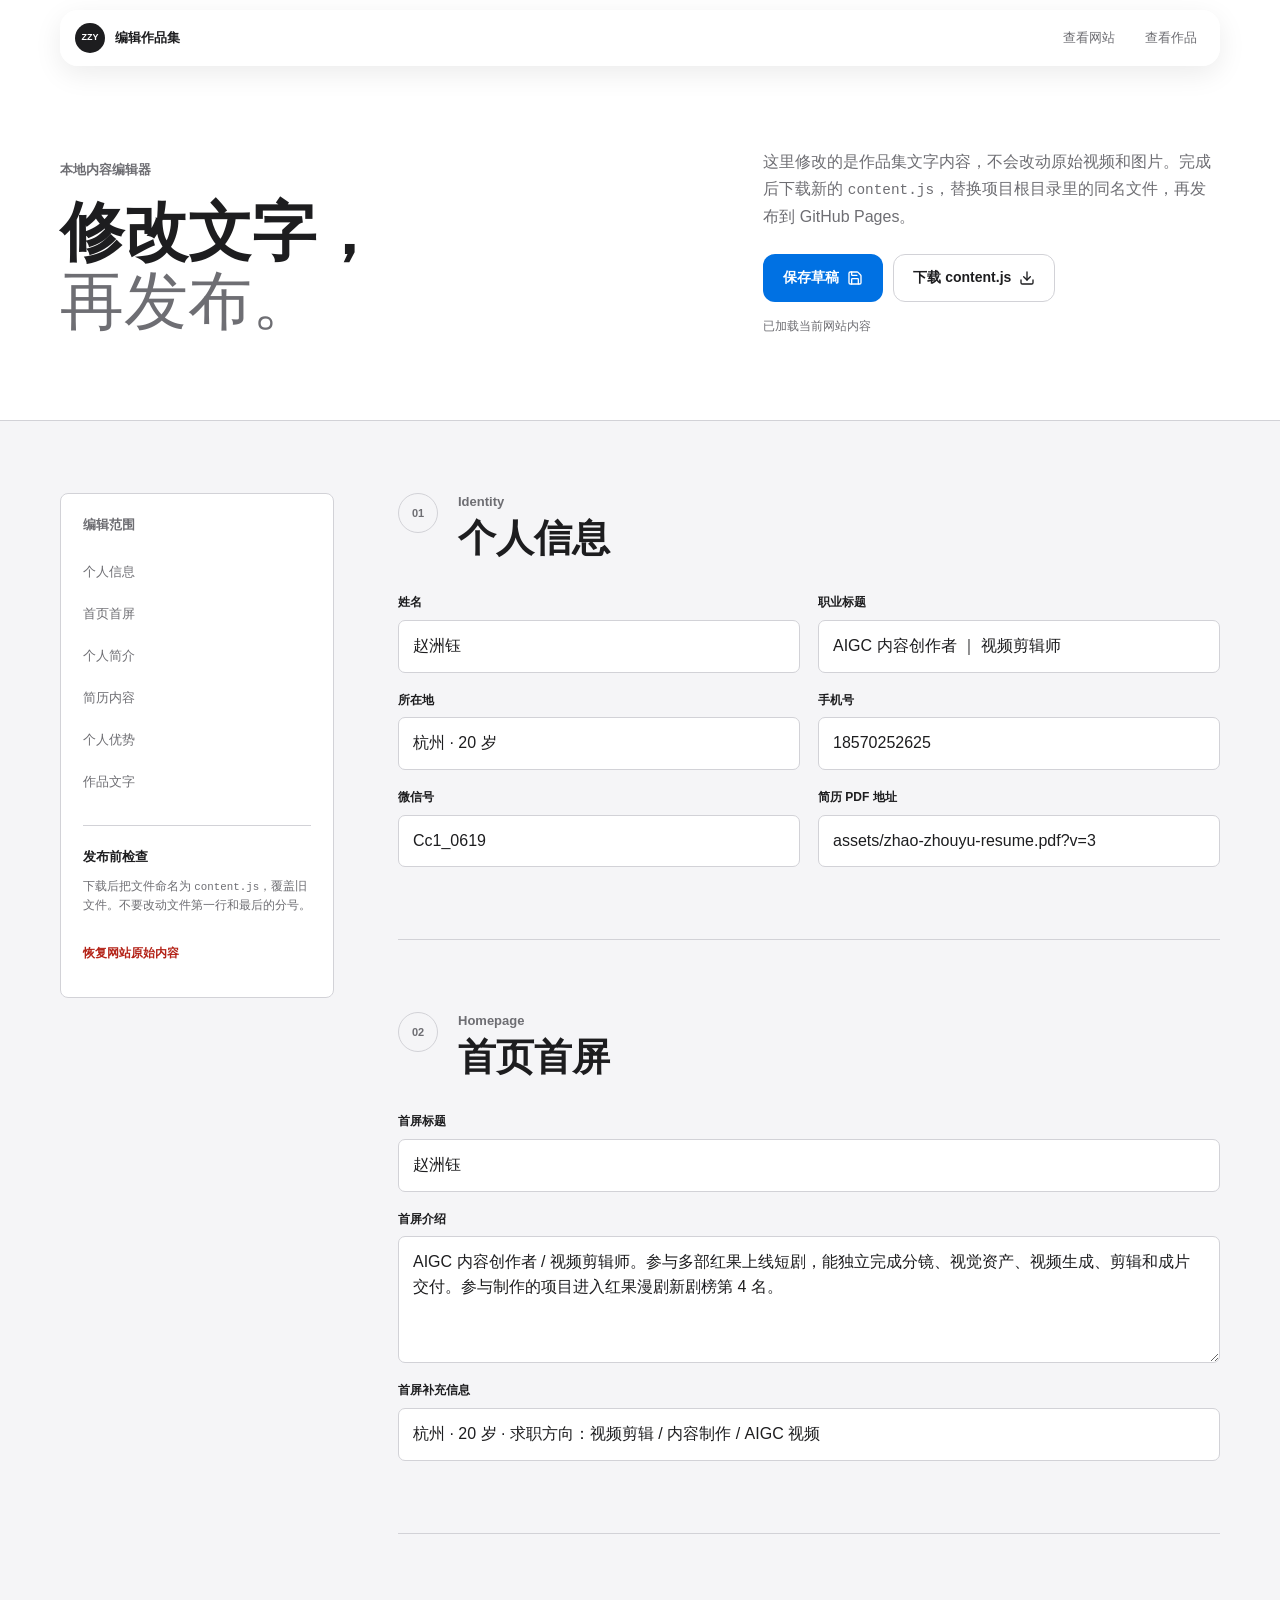
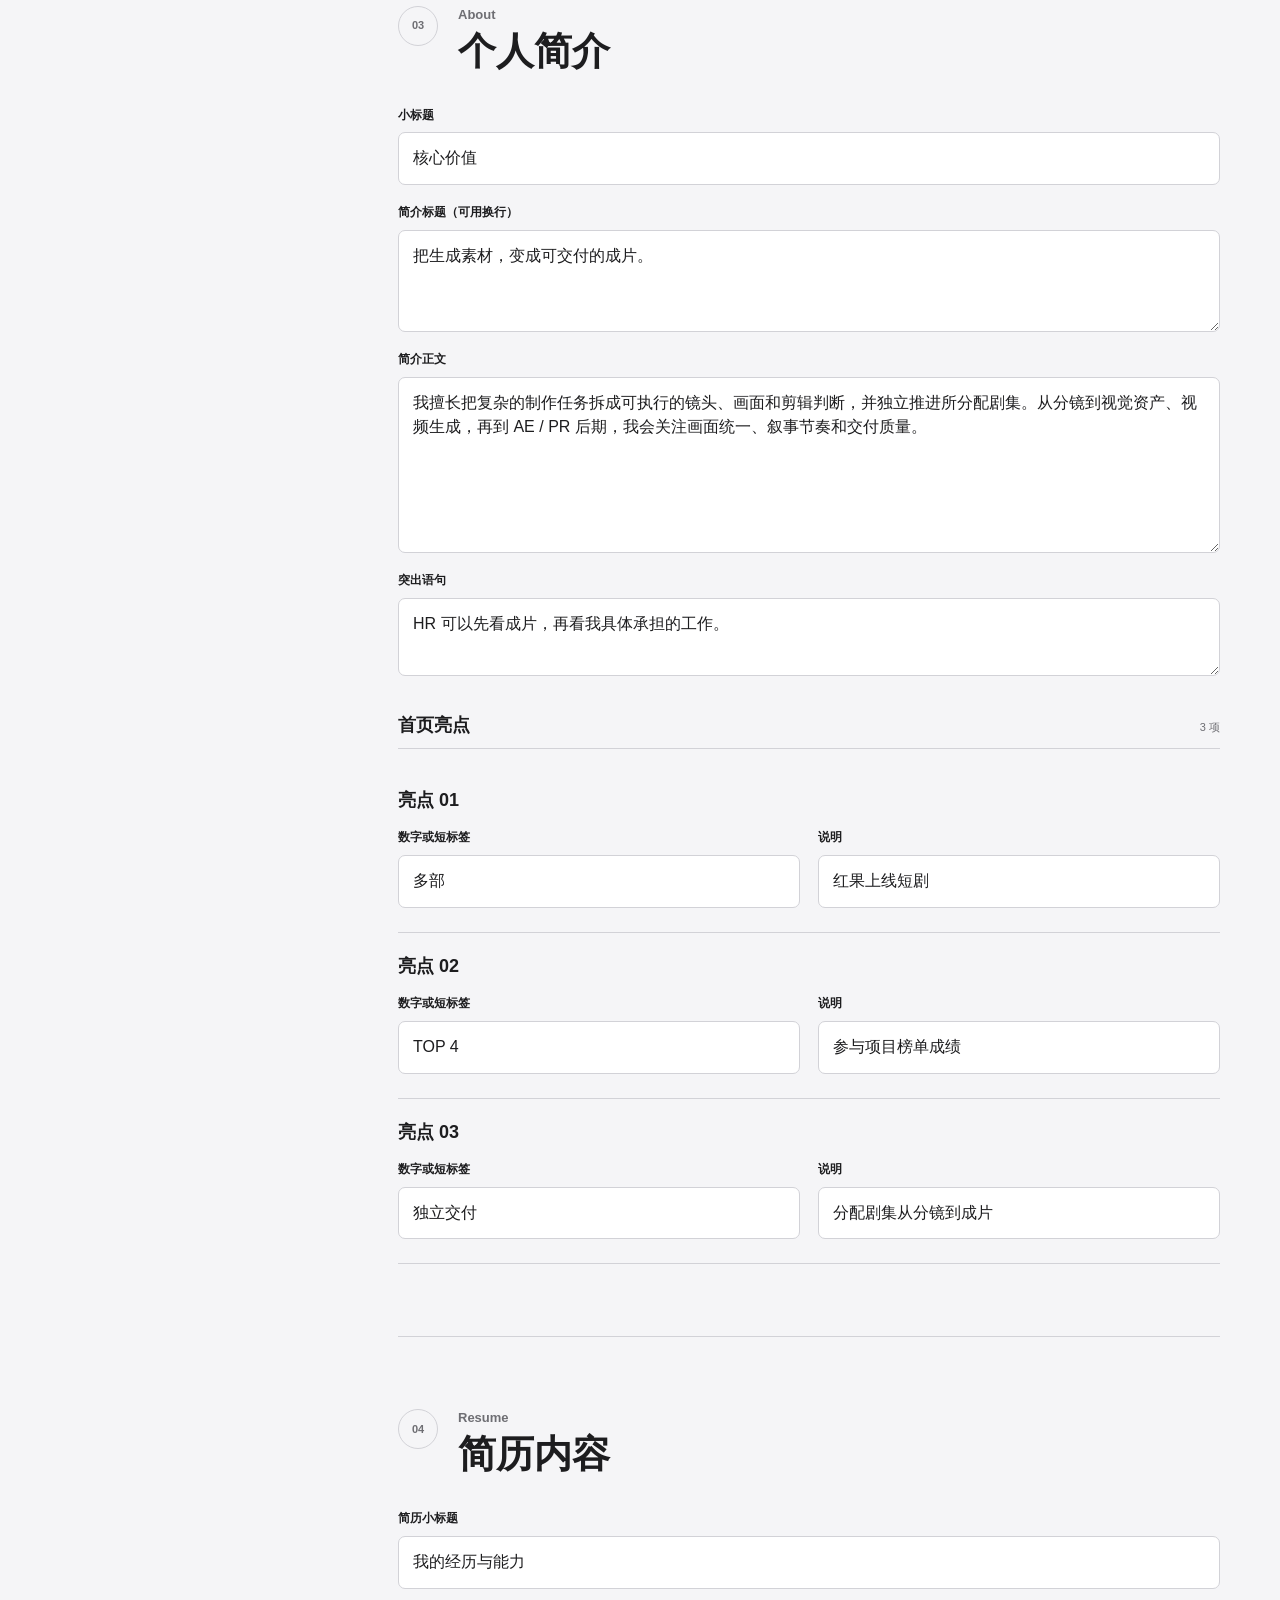
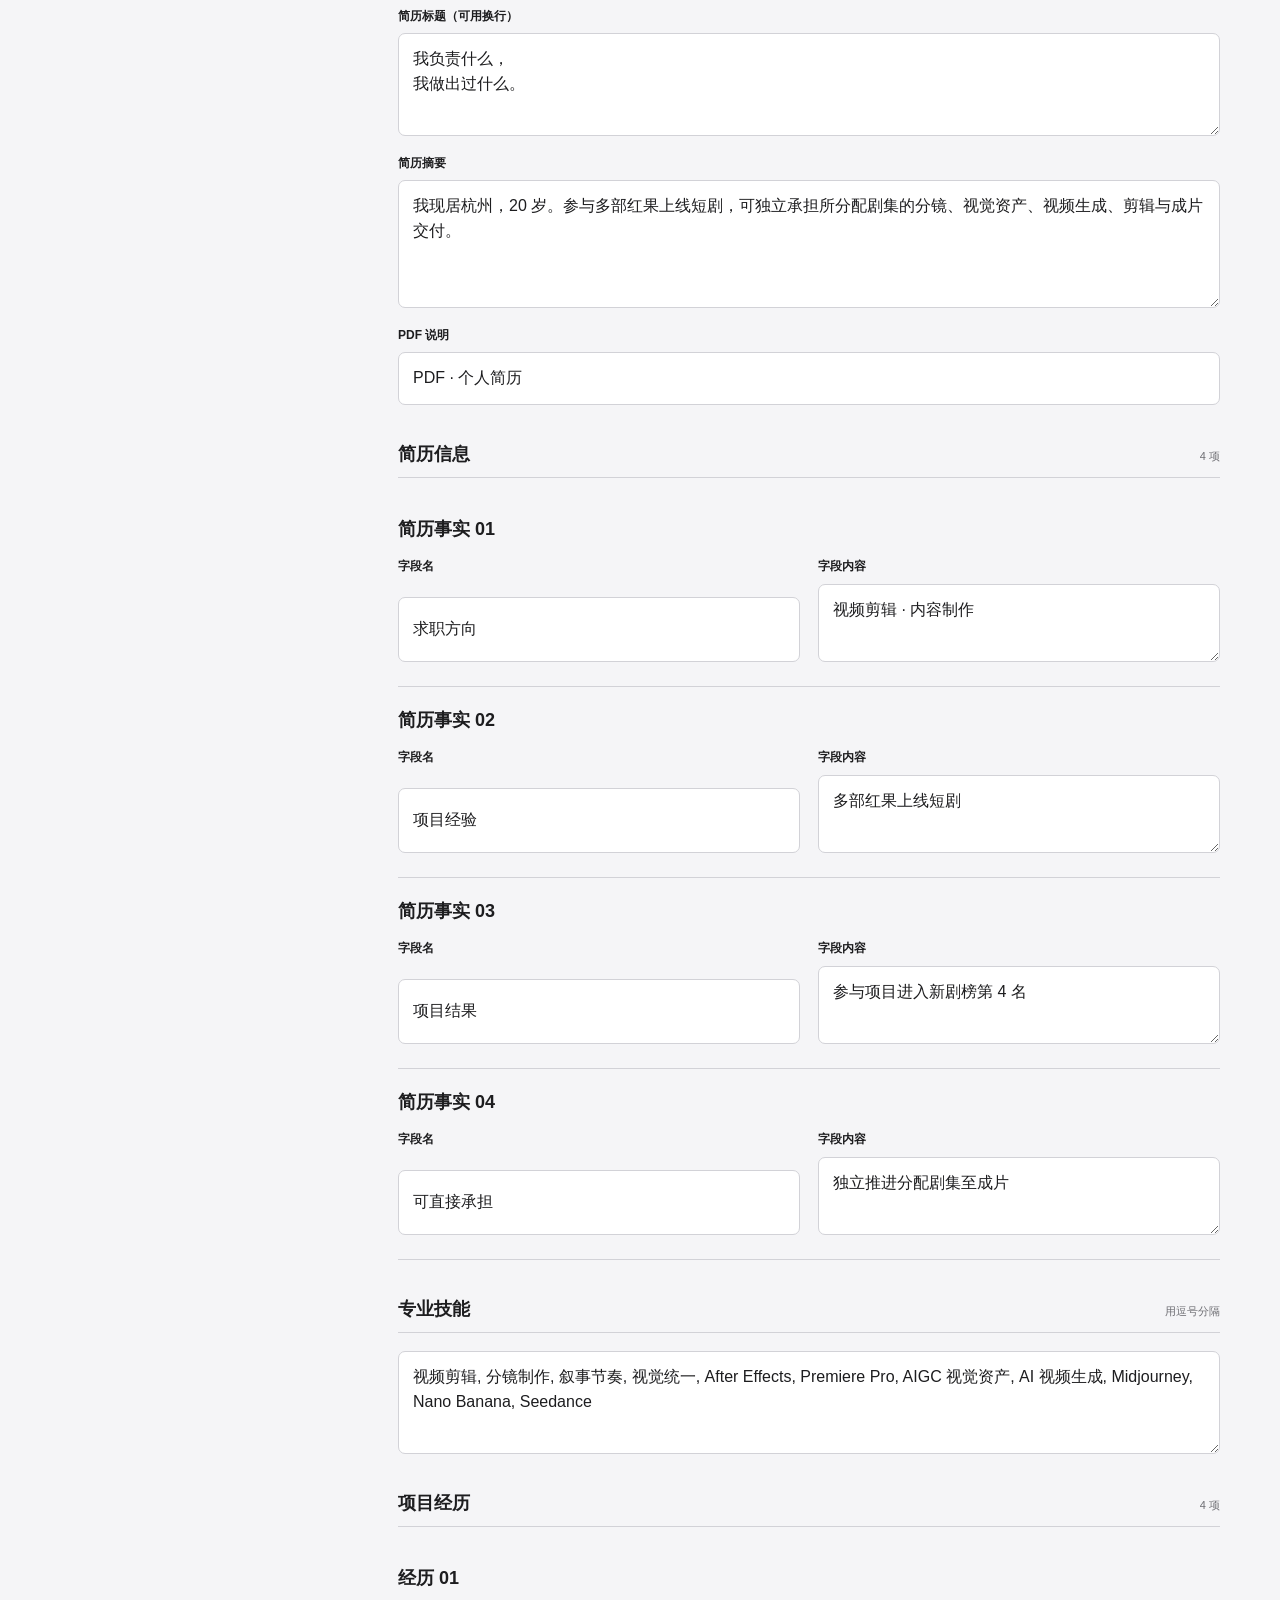
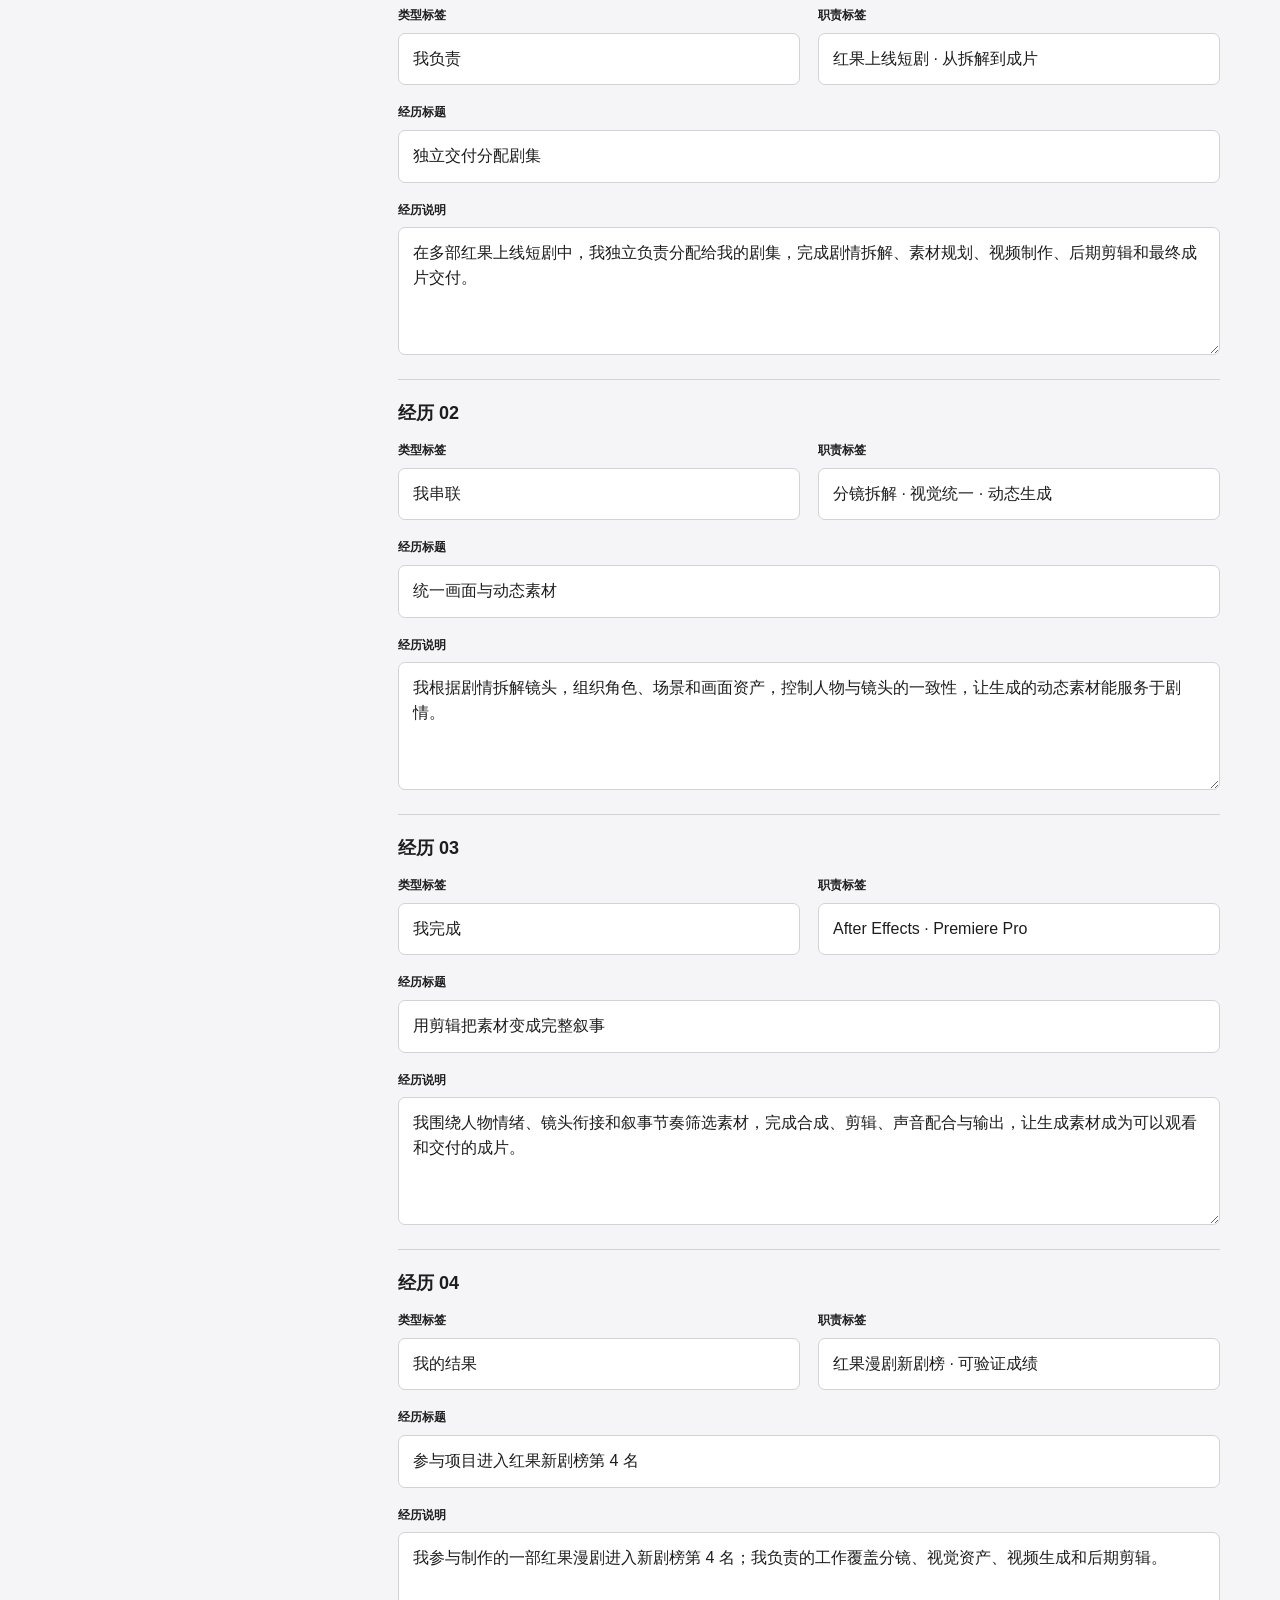
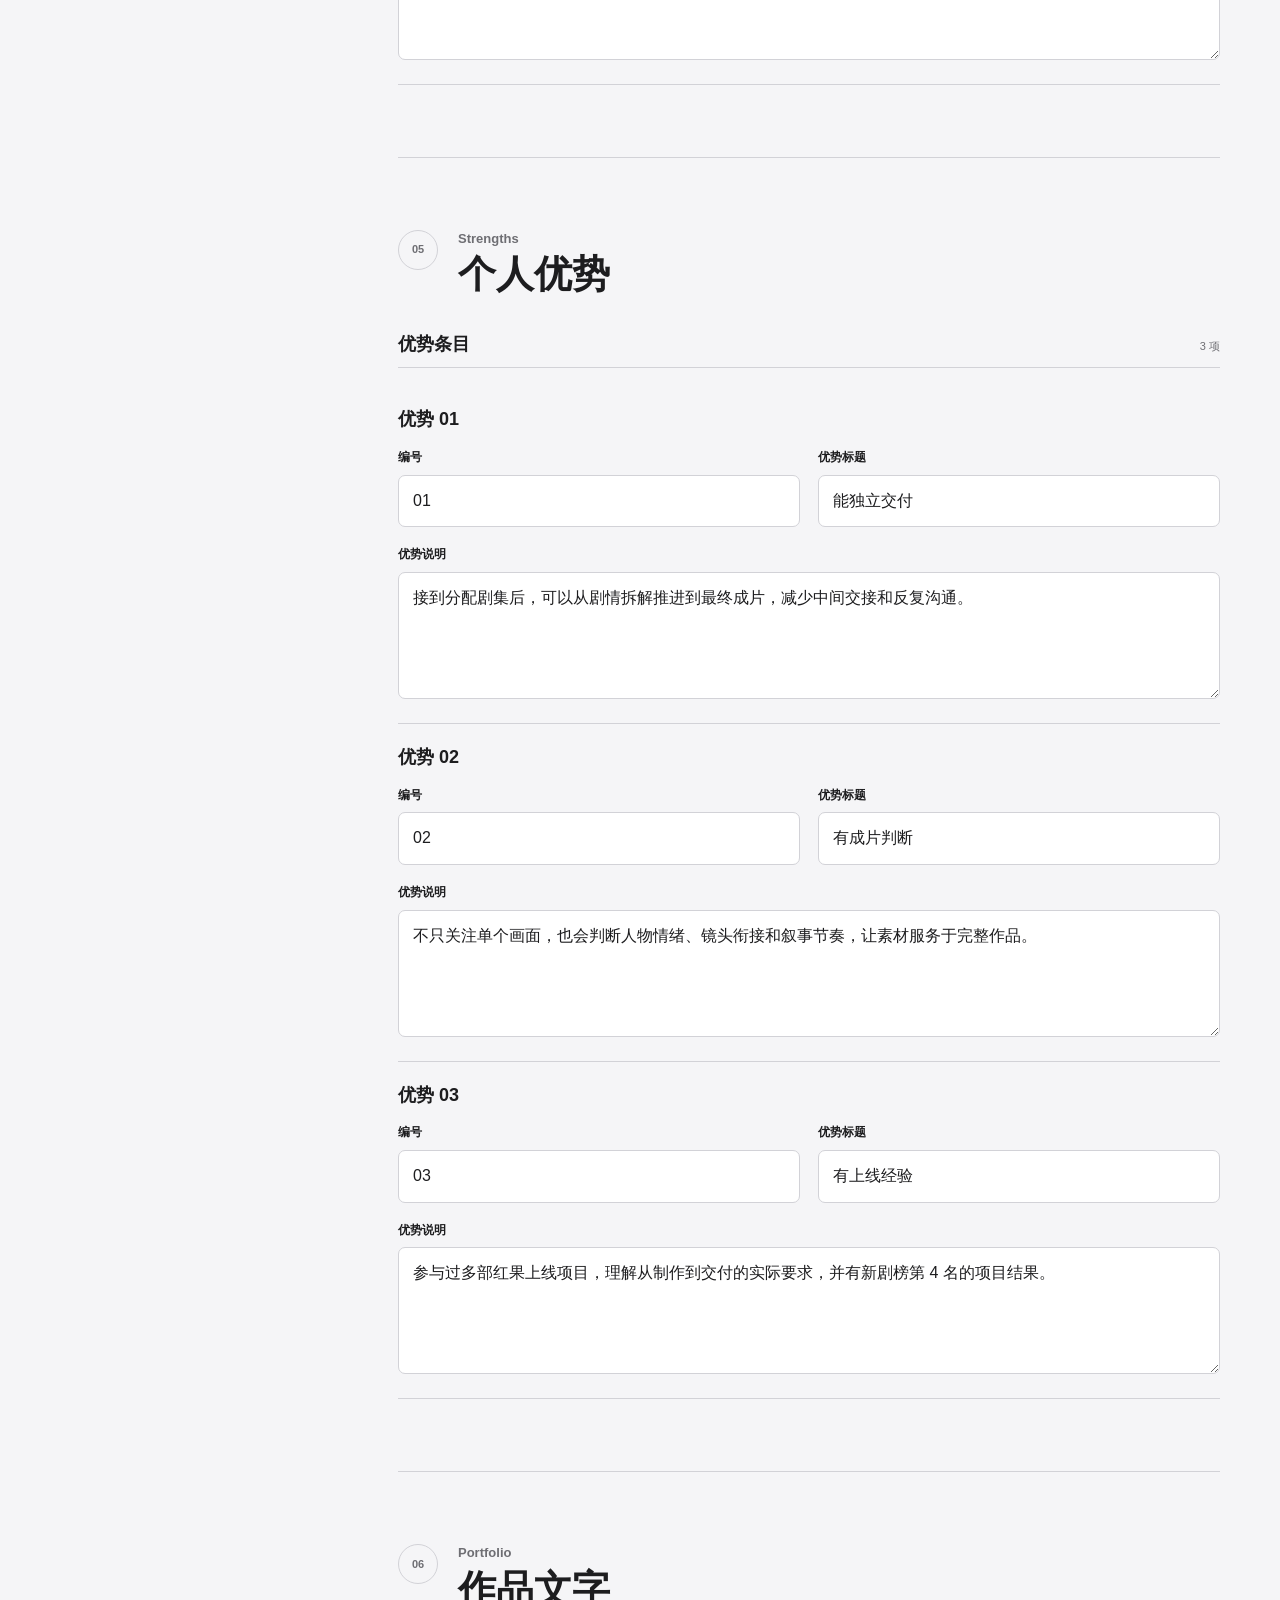
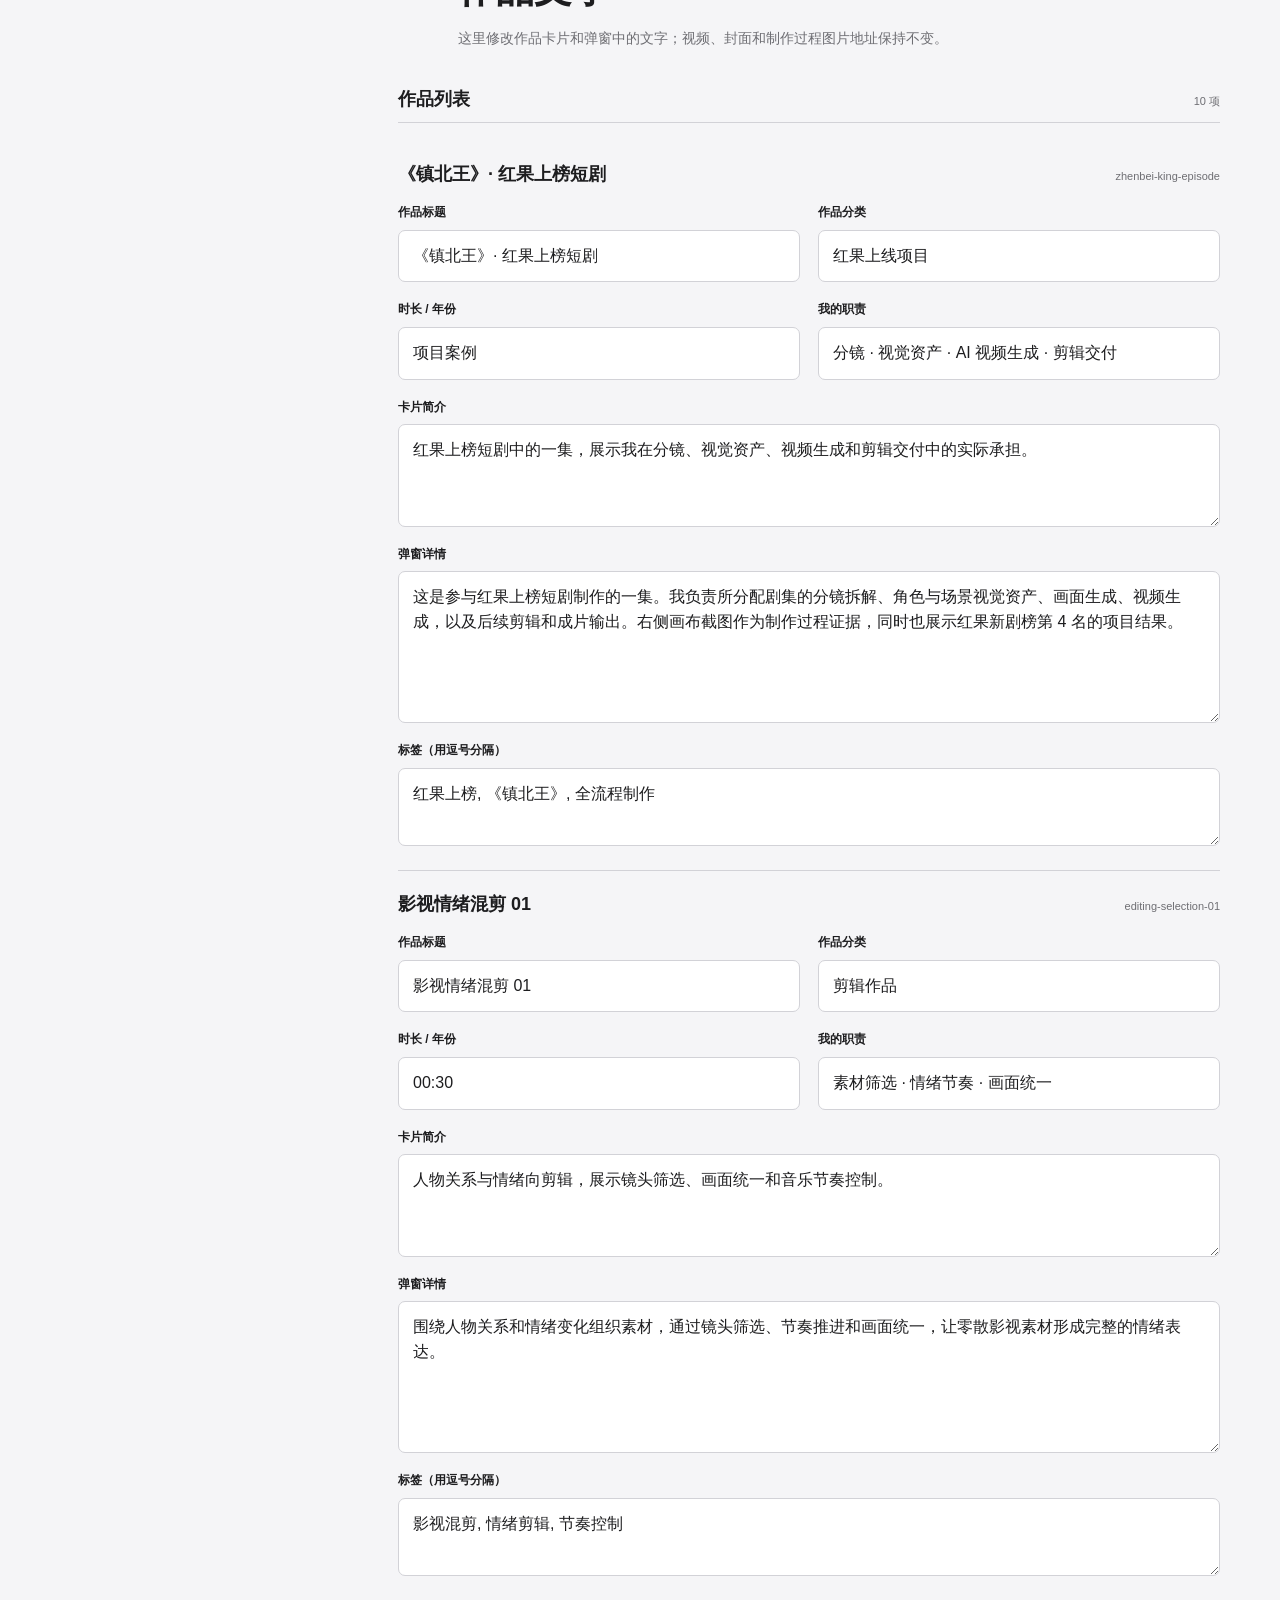
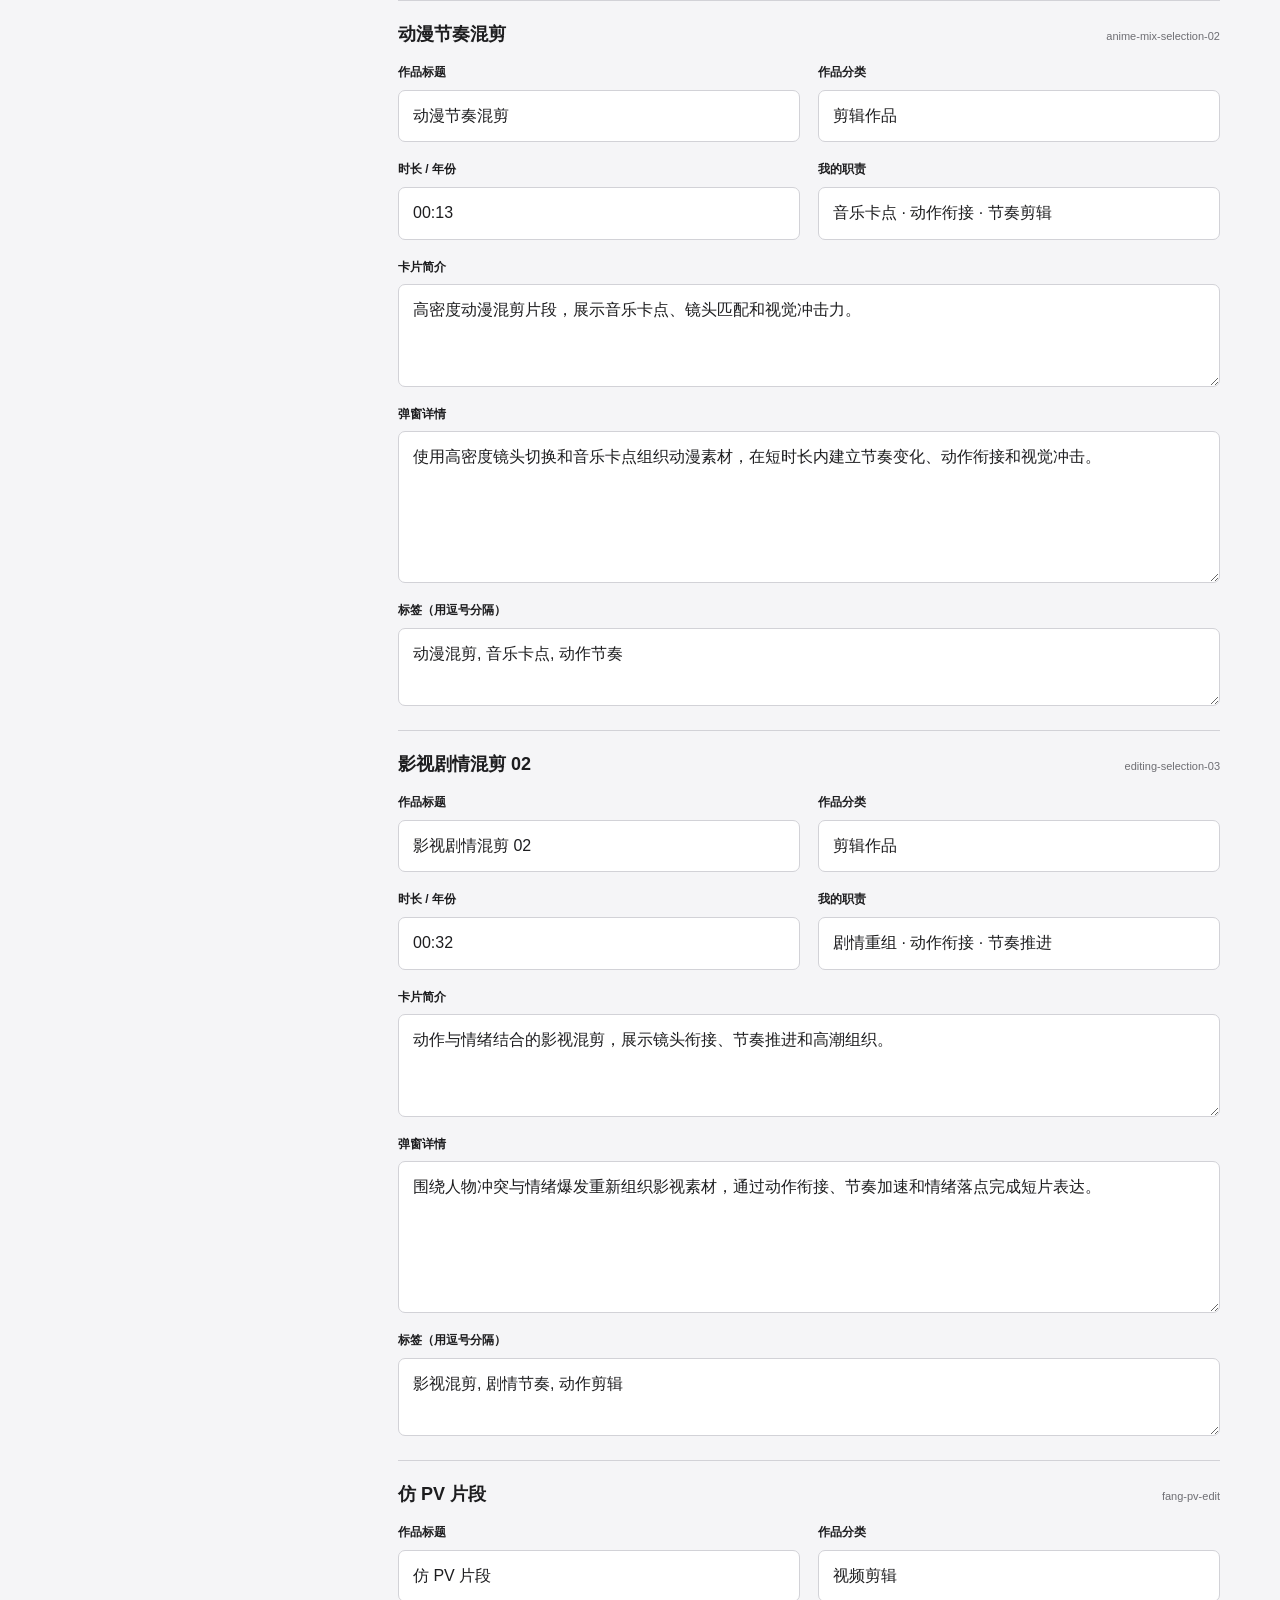
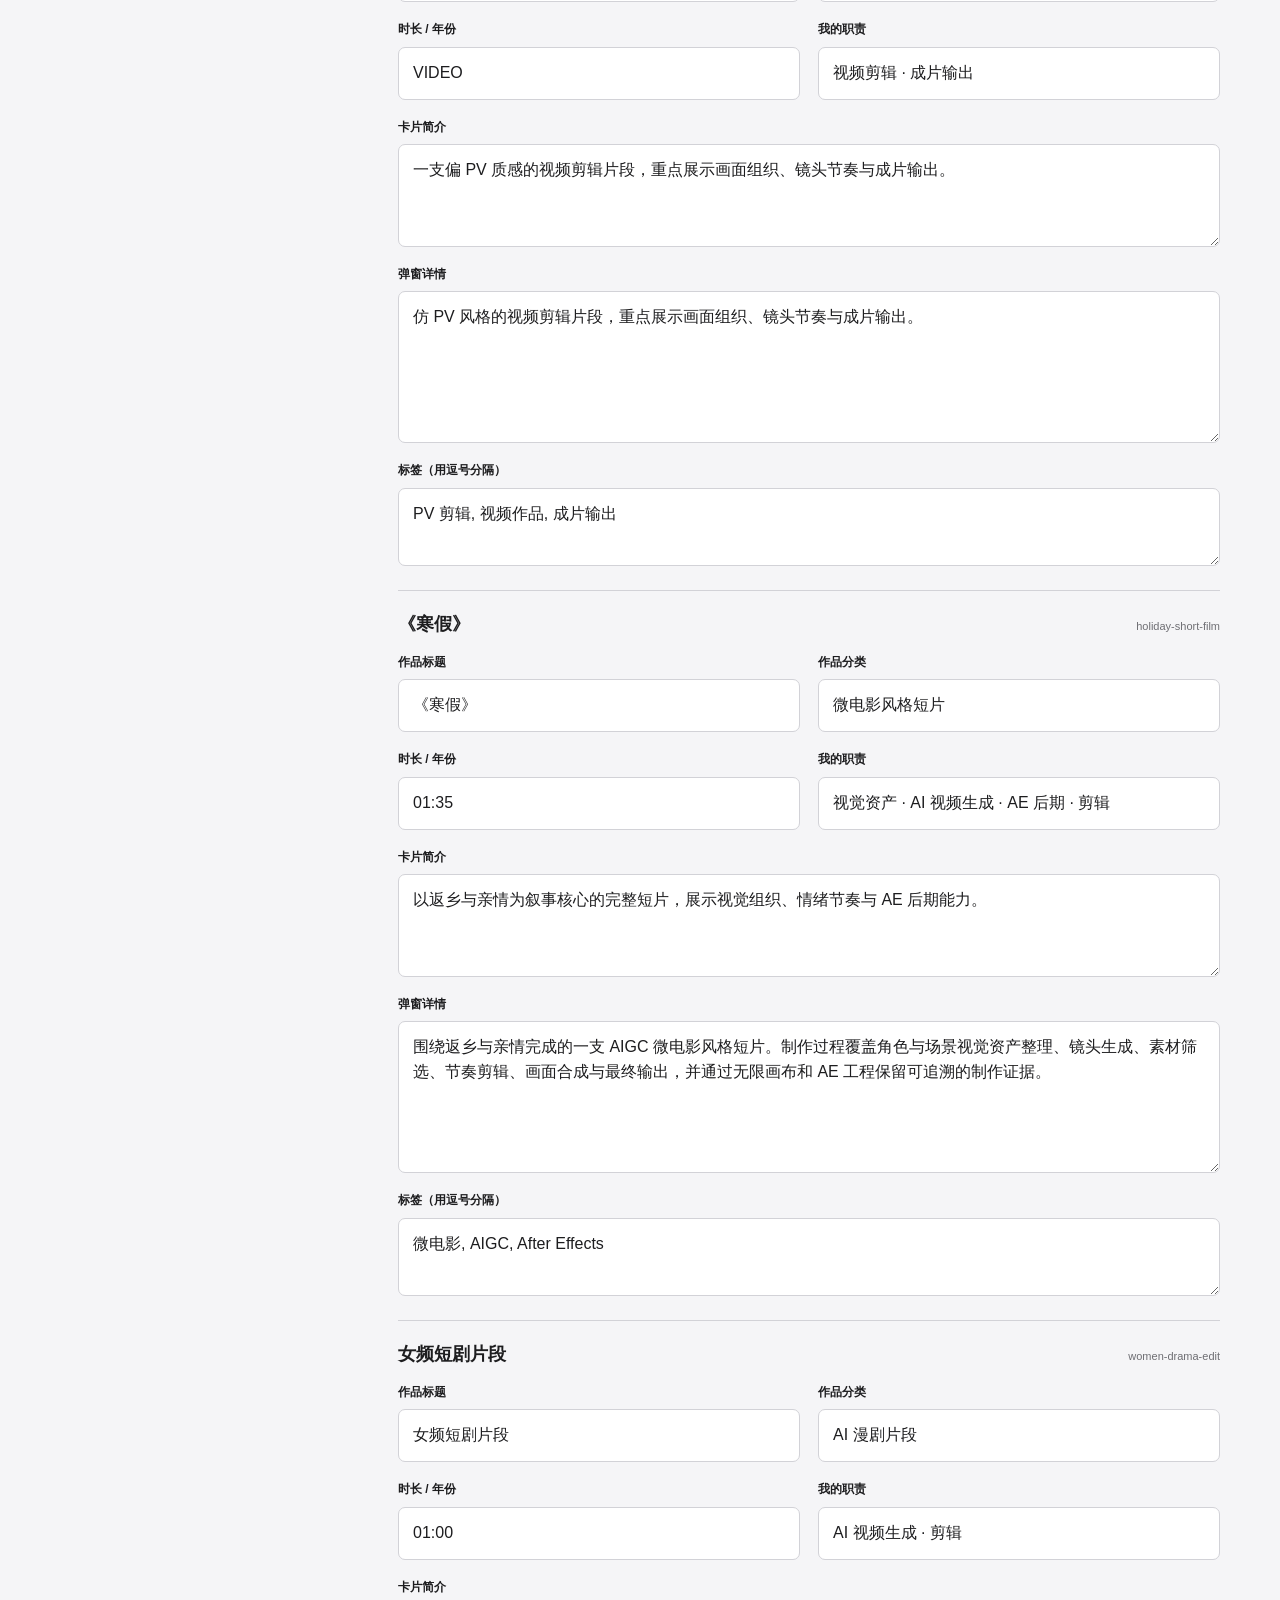
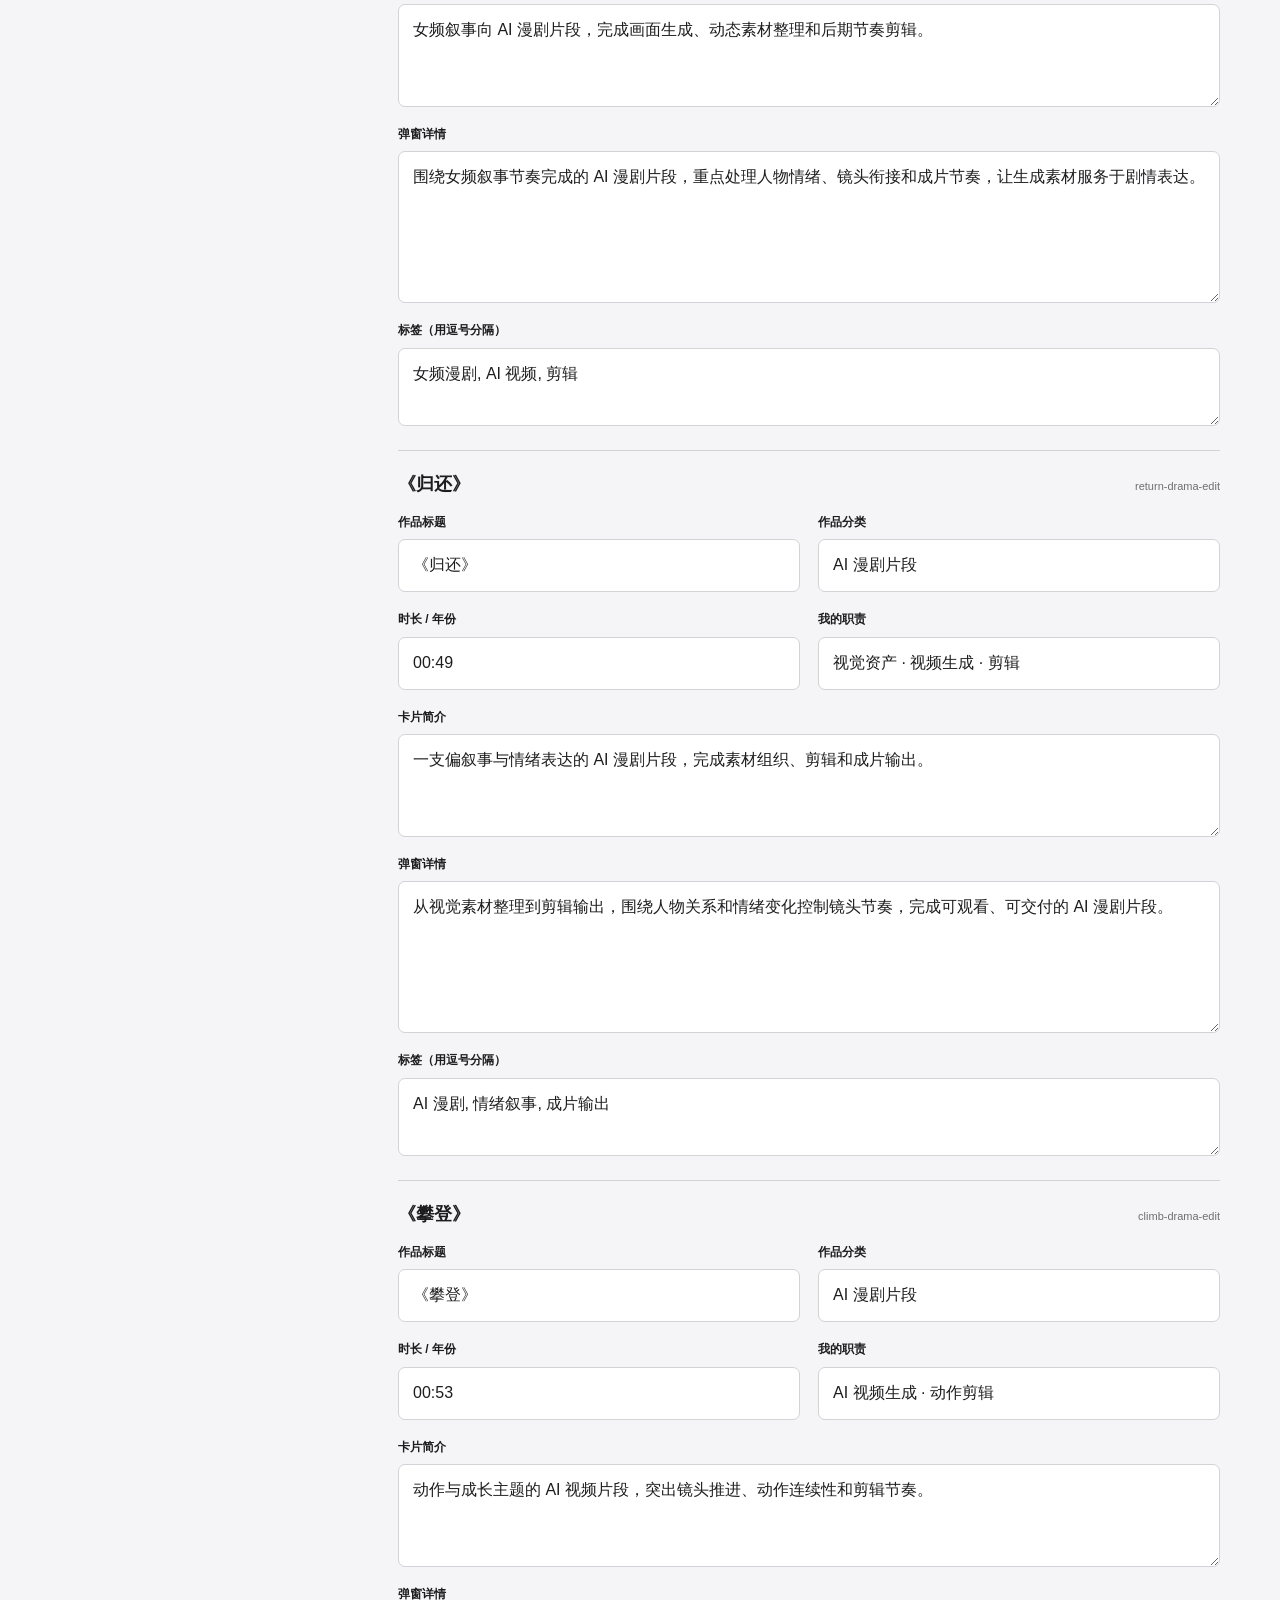
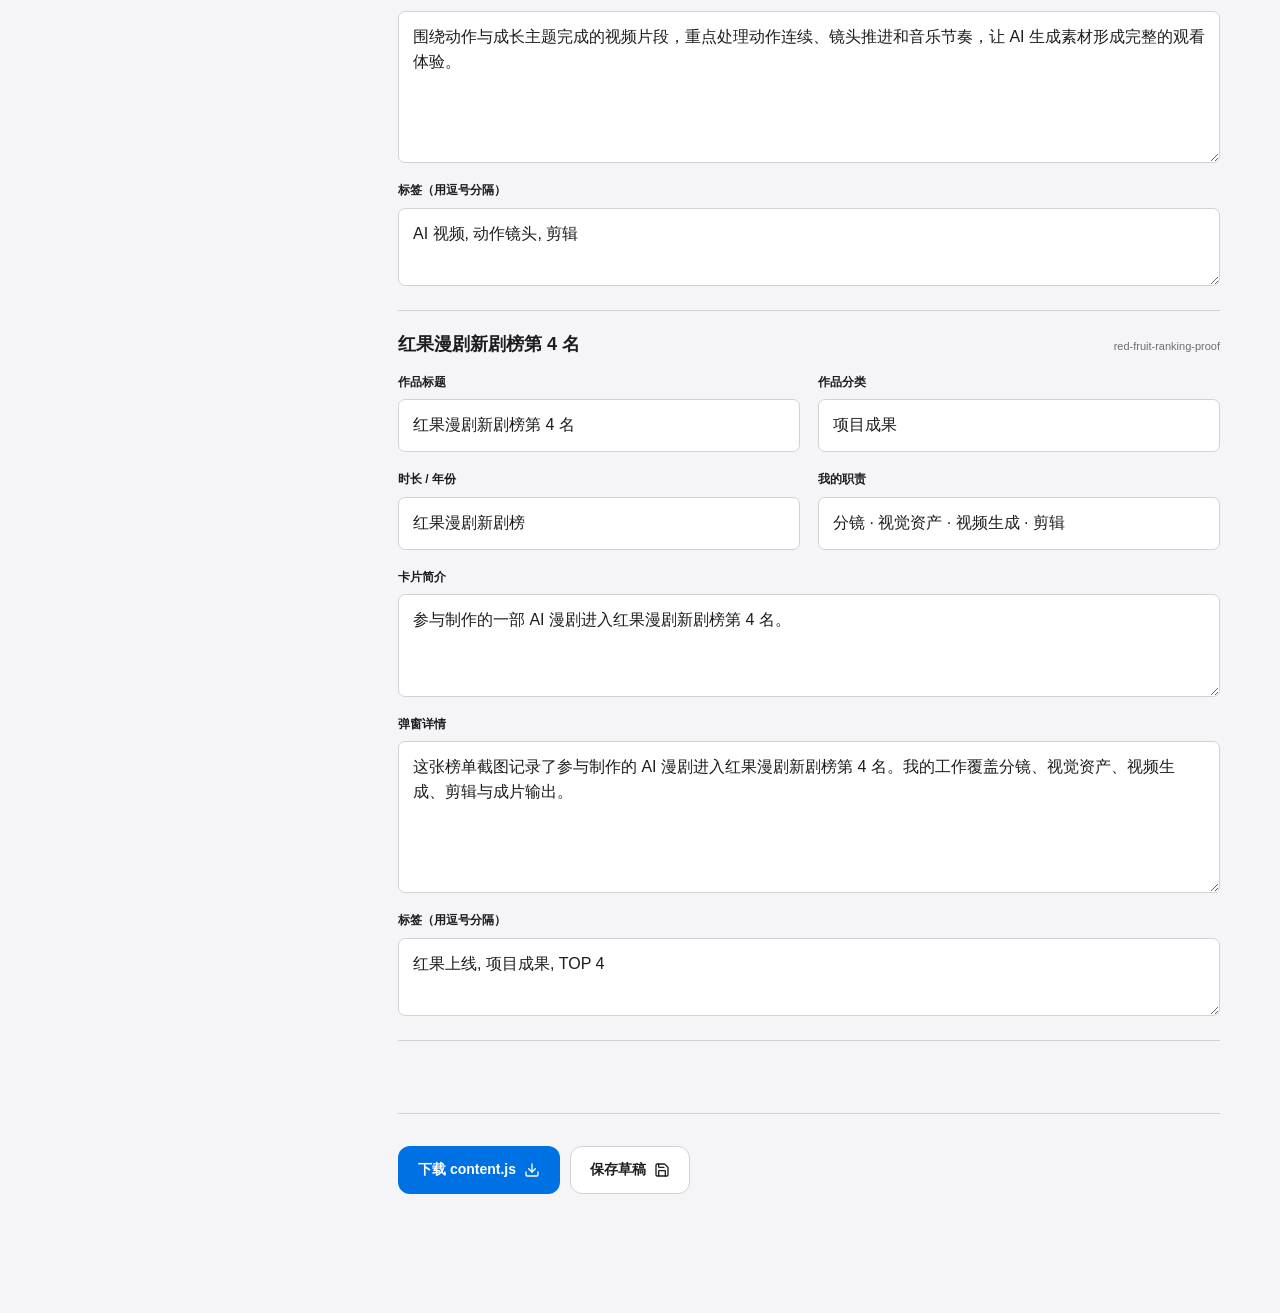
==== commit ed415ae0: "Clarify featured project contribution" ====
--- a/editor.html
+++ b/editor.html
@@ -137,7 +137,7 @@
     </main>
 
     <div class="toast" role="status" aria-live="polite" data-editor-toast></div>
-    <script src="content.js?v=12" defer></script>
+    <script src="content.js?v=13" defer></script>
     <script src="editor.js?v=4" defer></script>
   </body>
 </html>
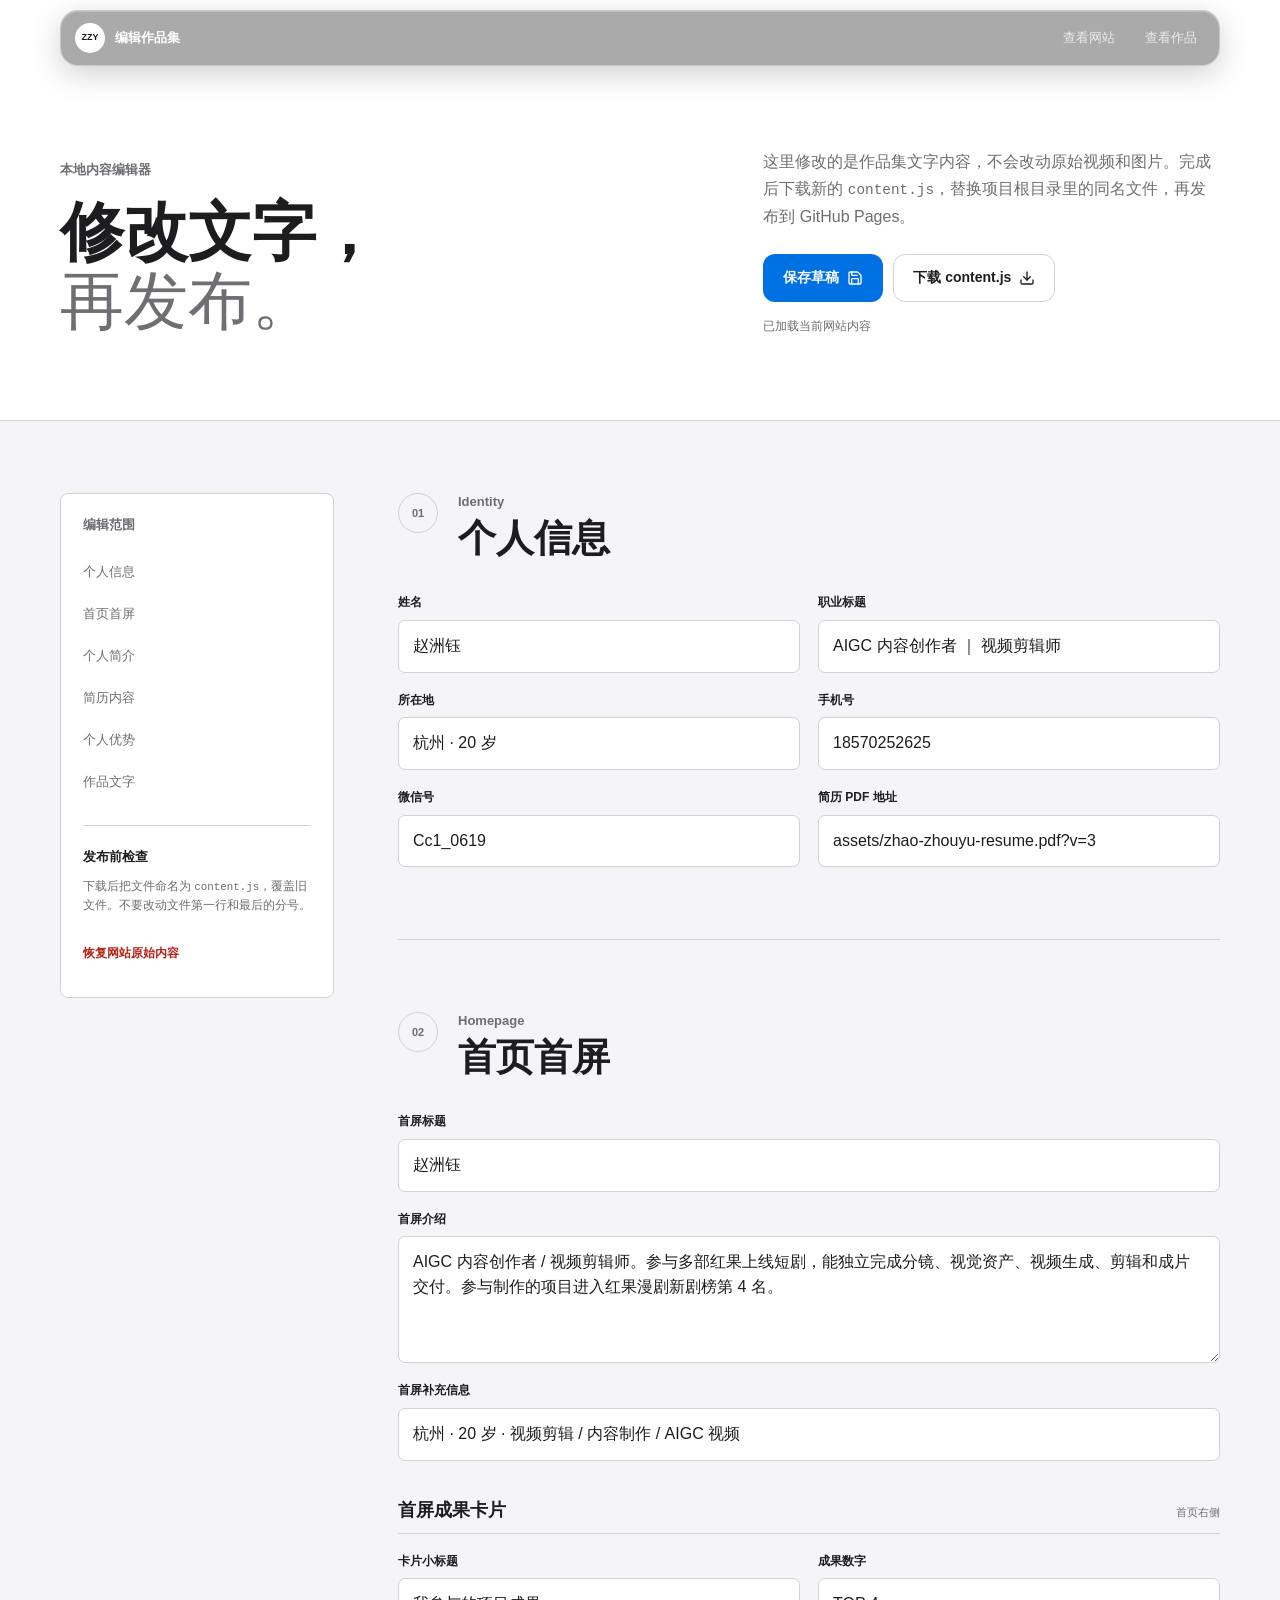
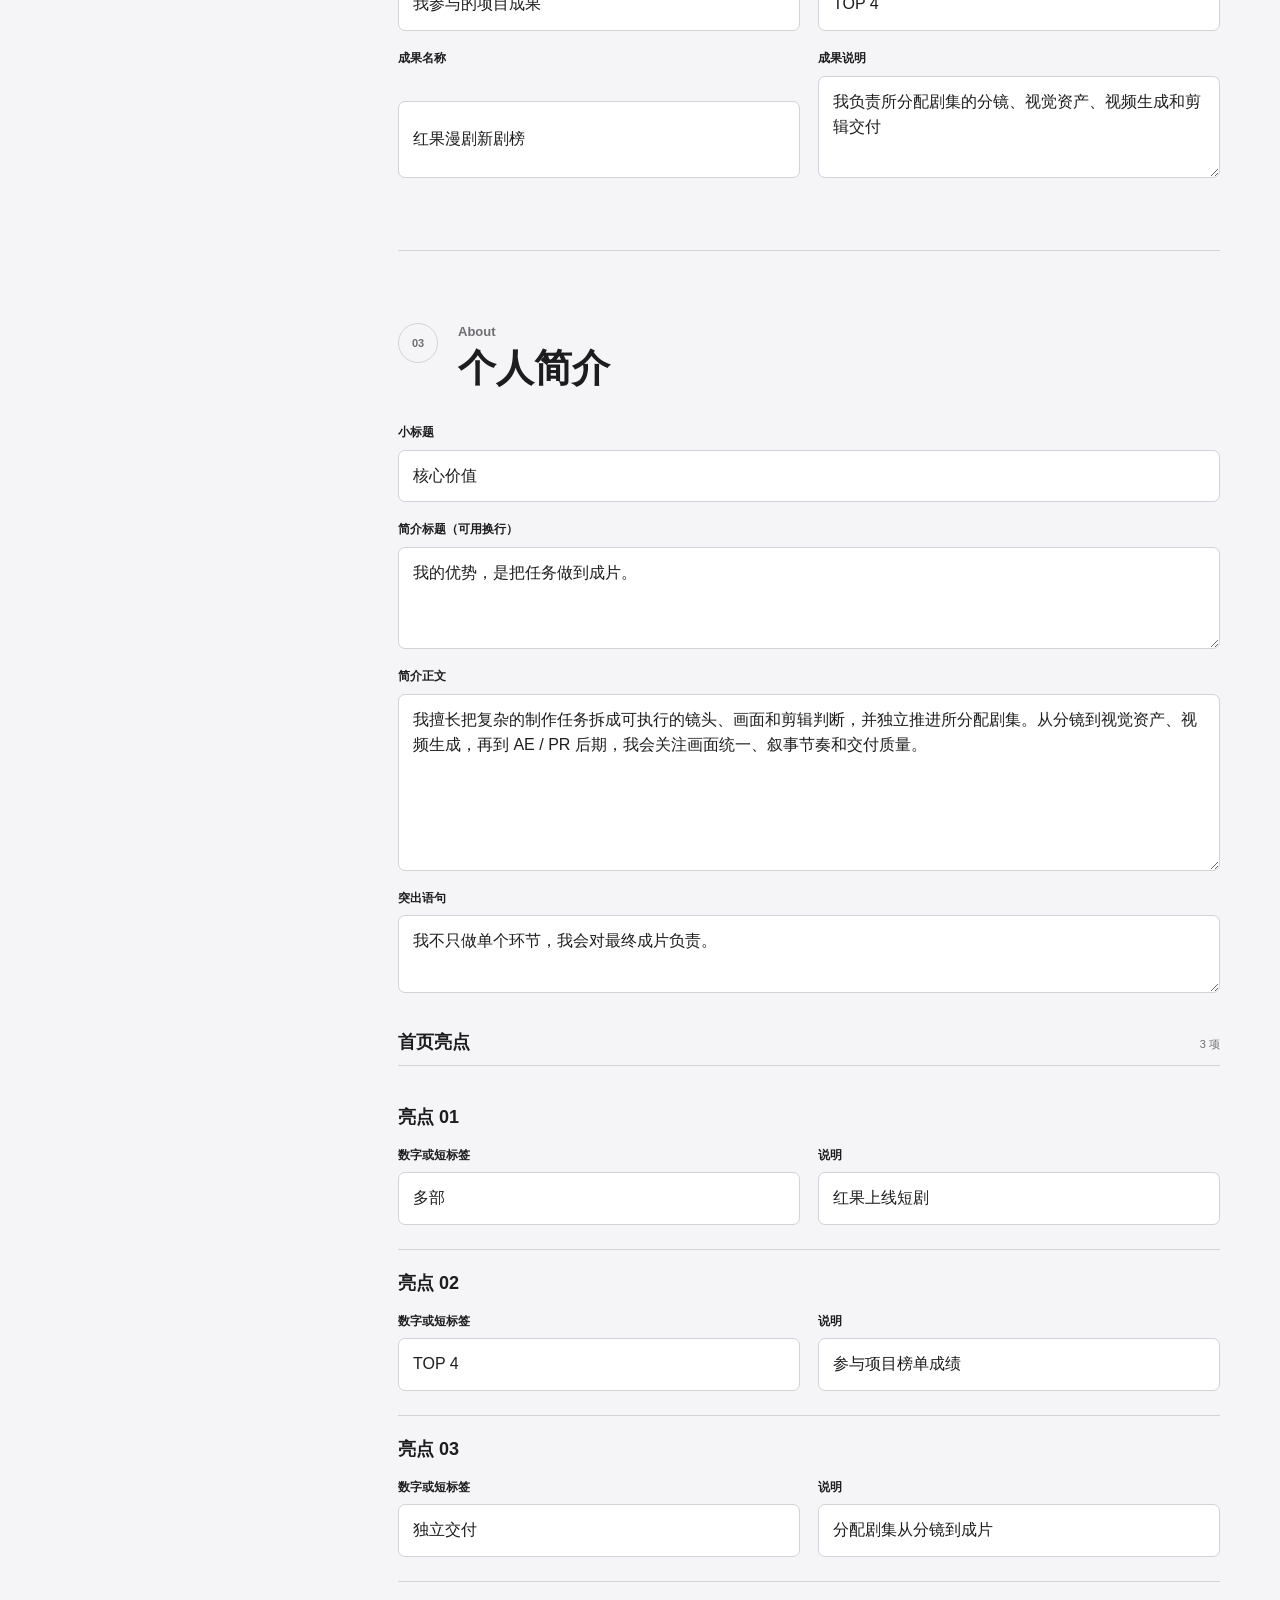
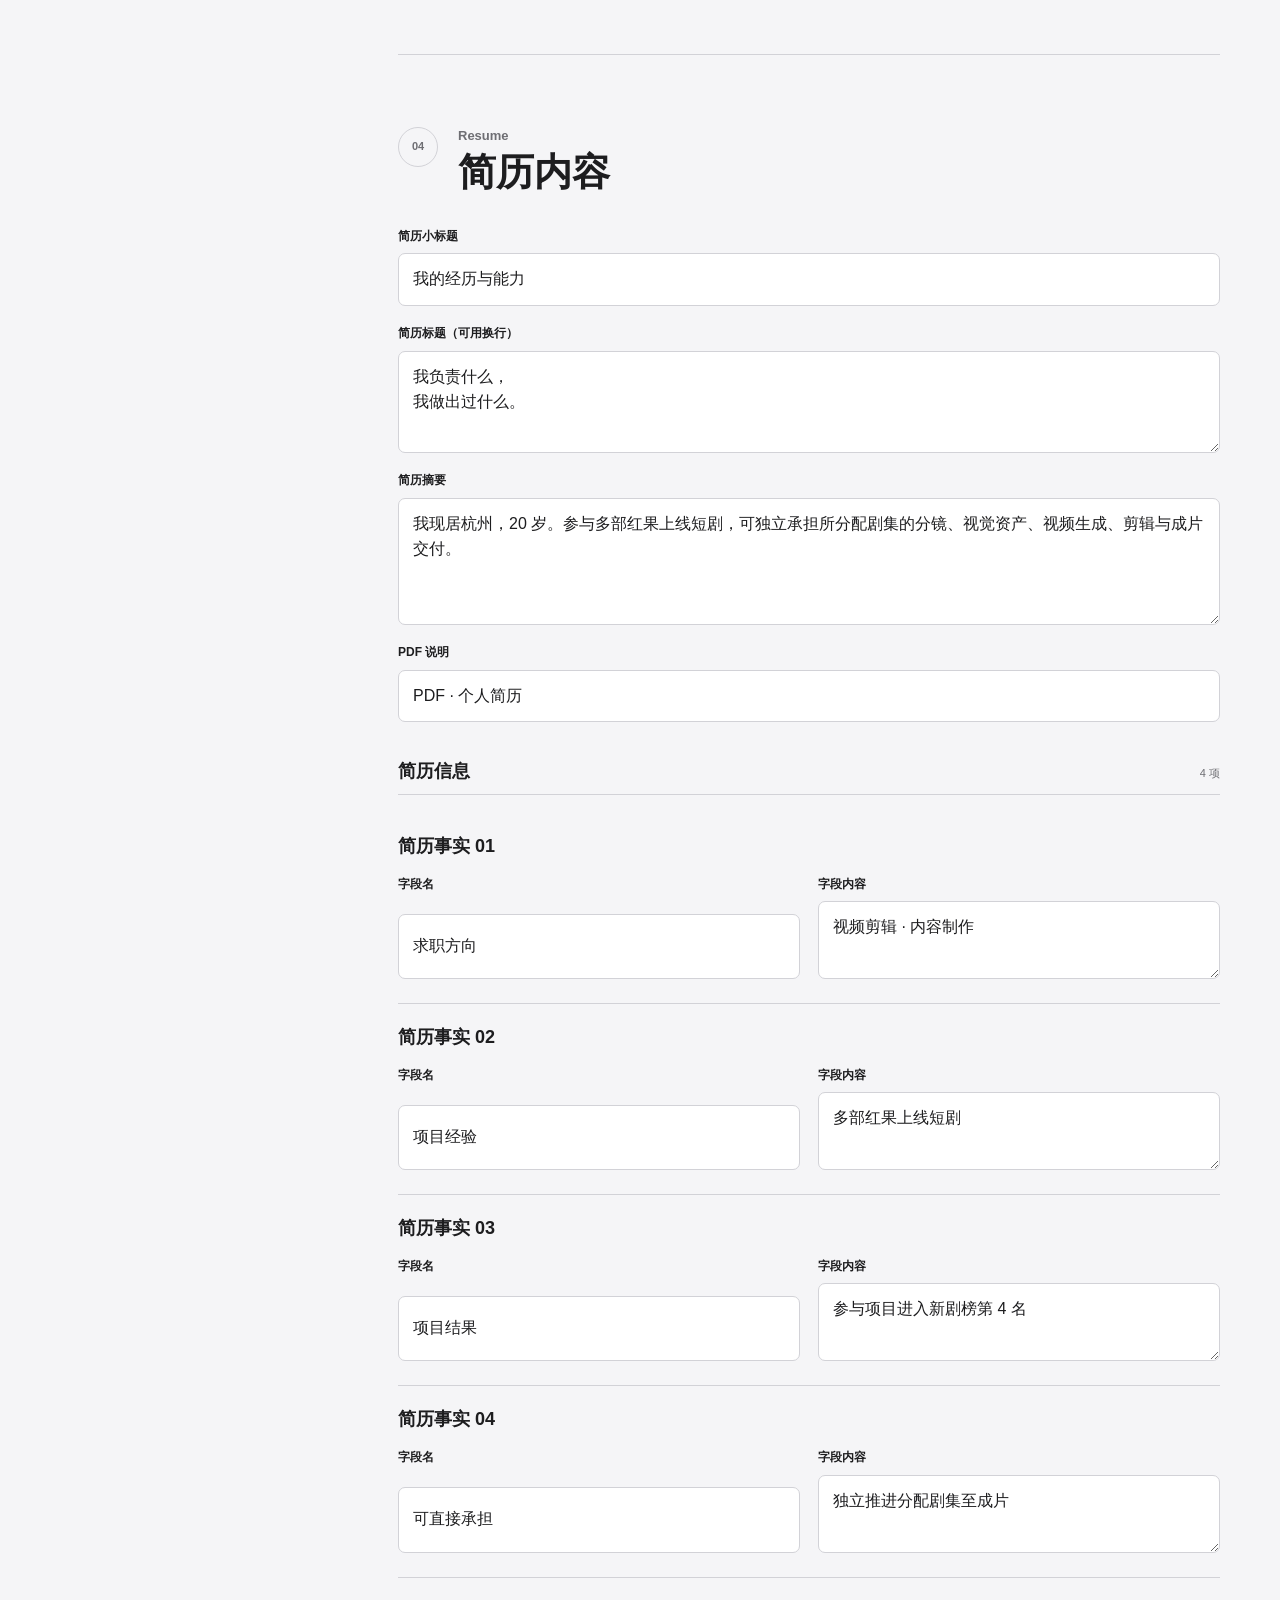
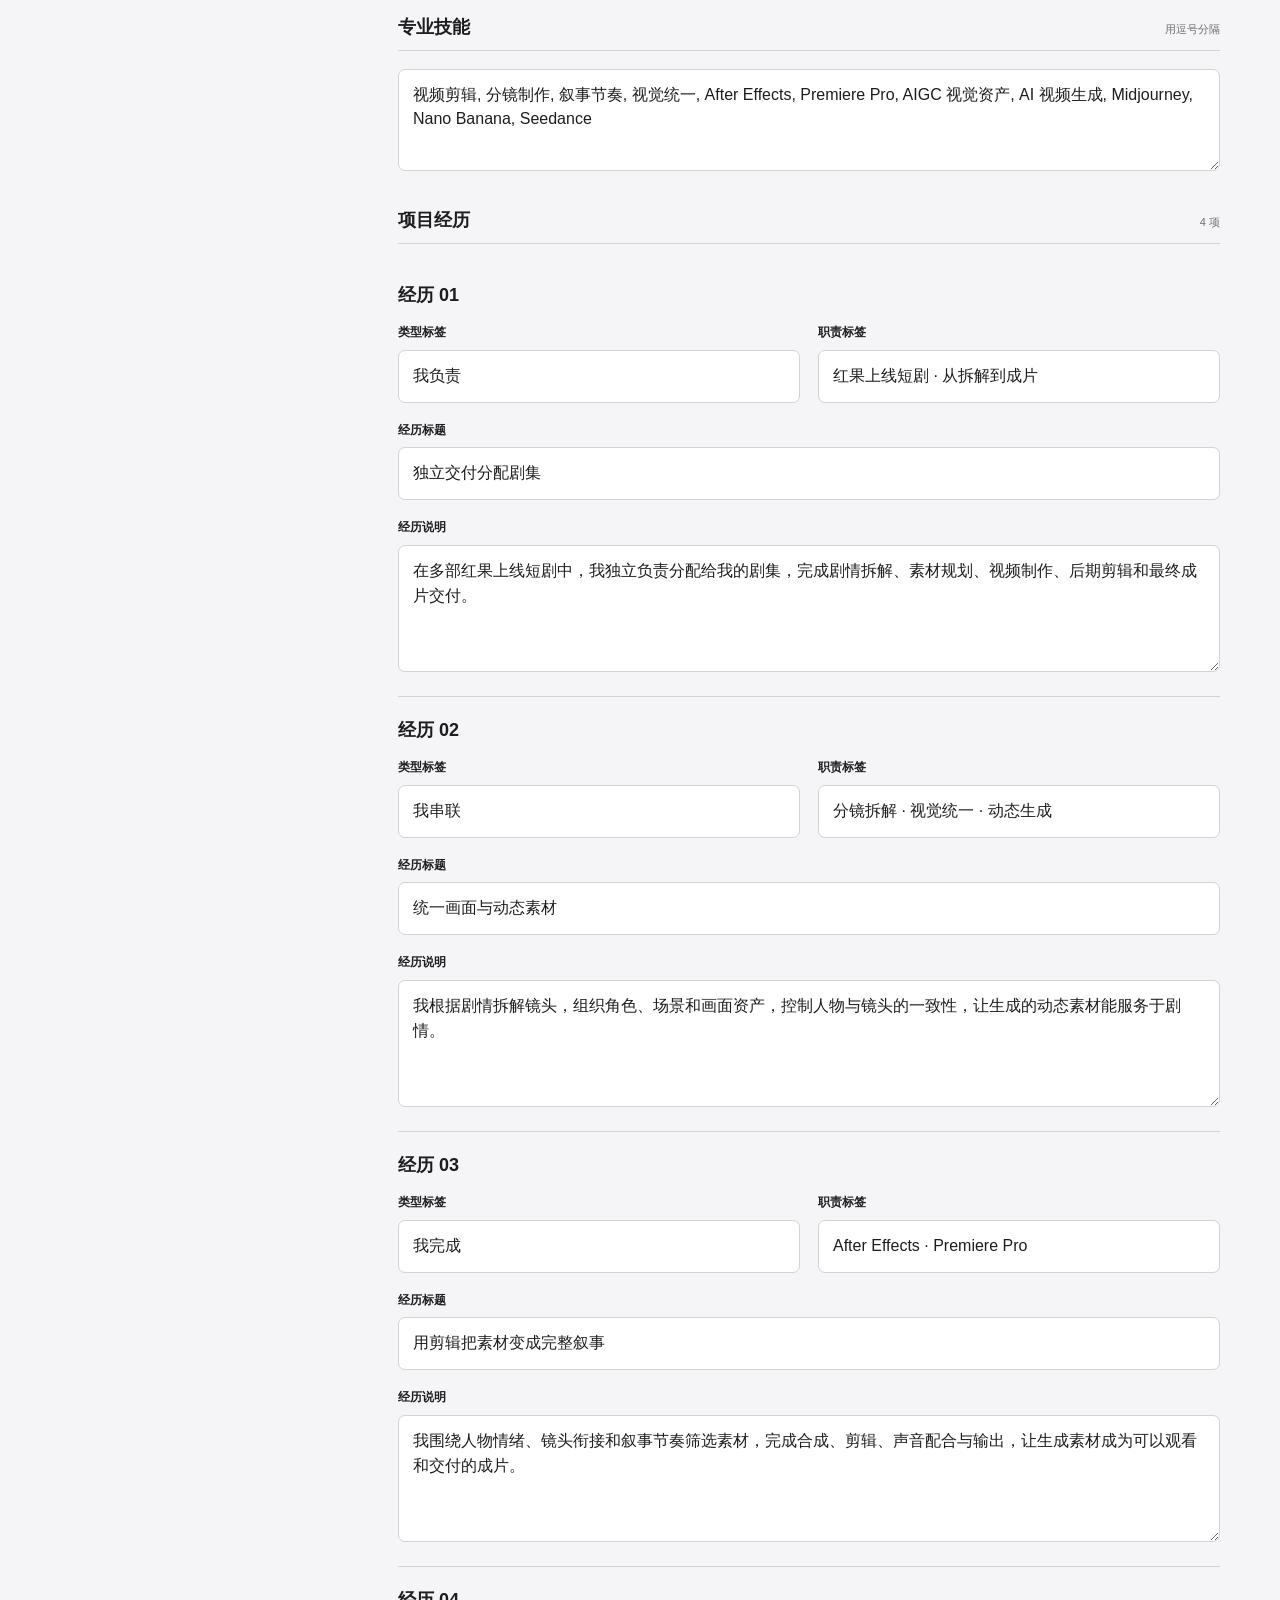
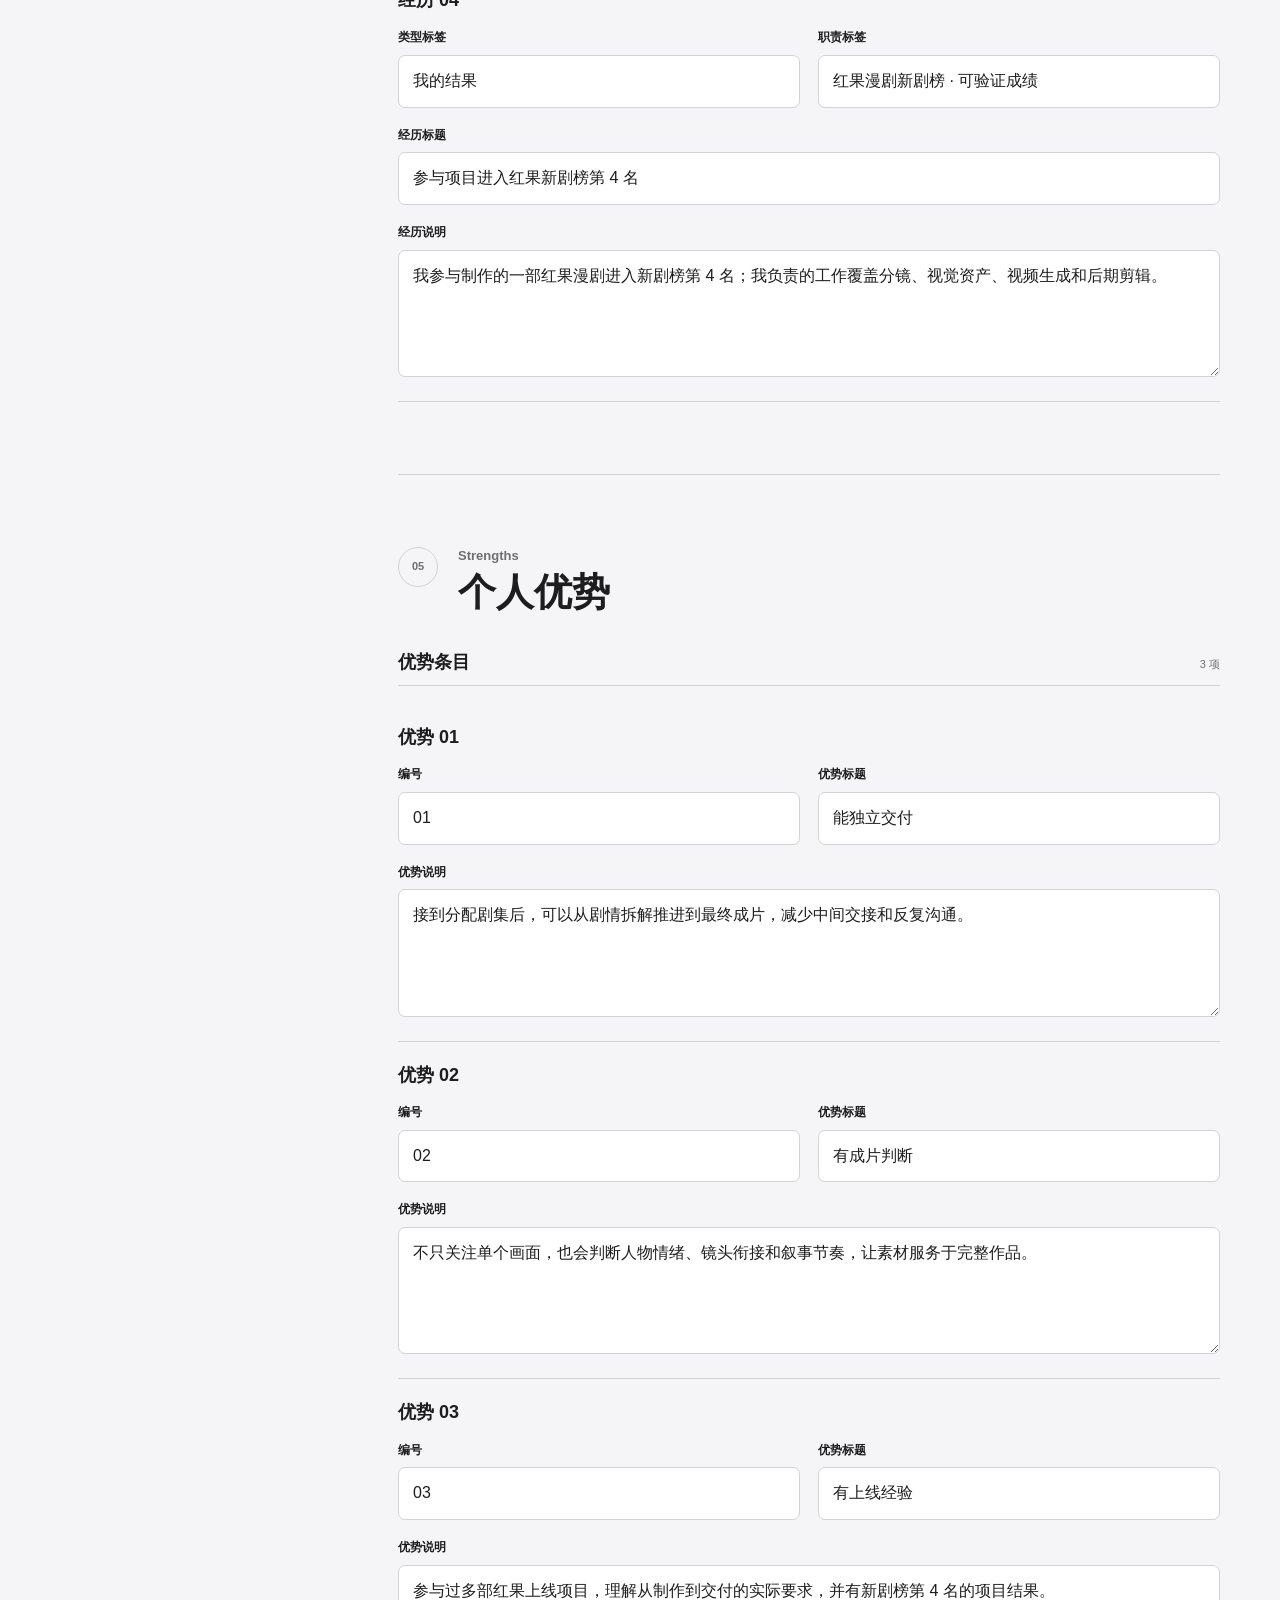
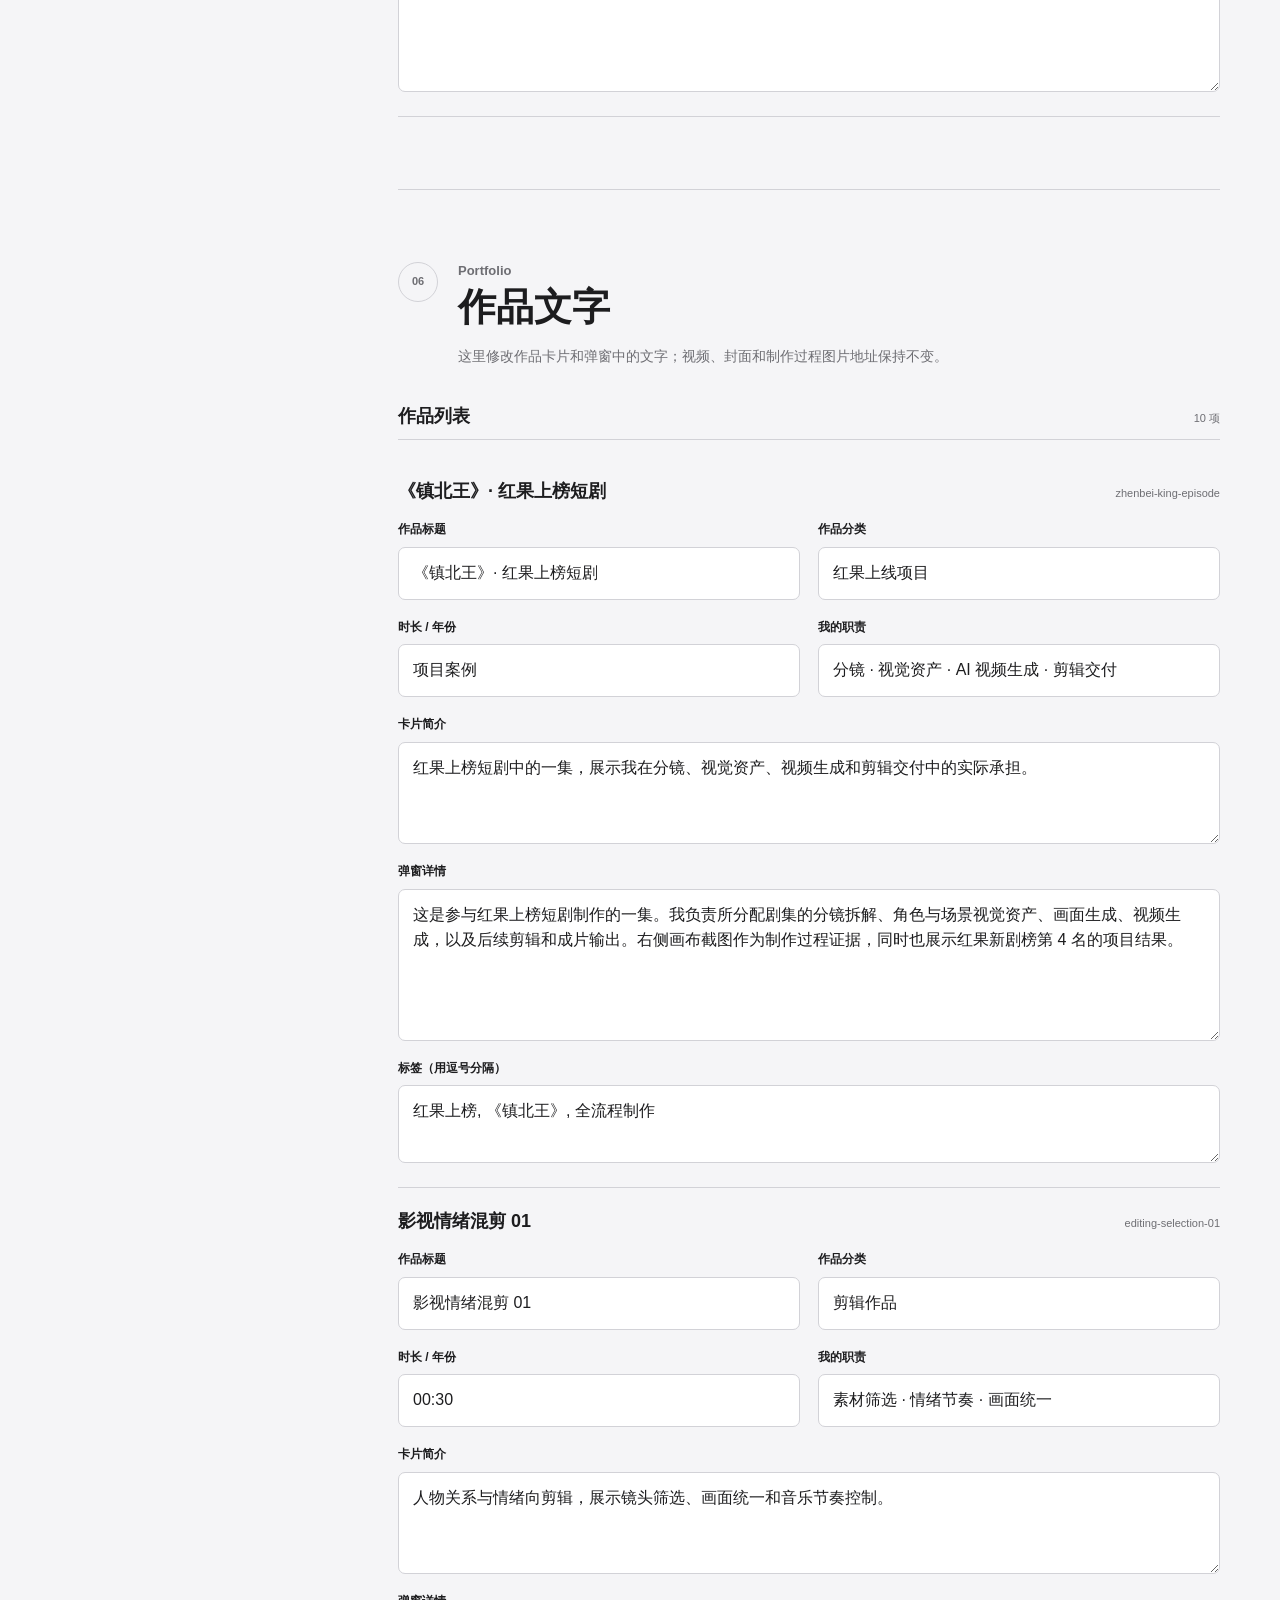
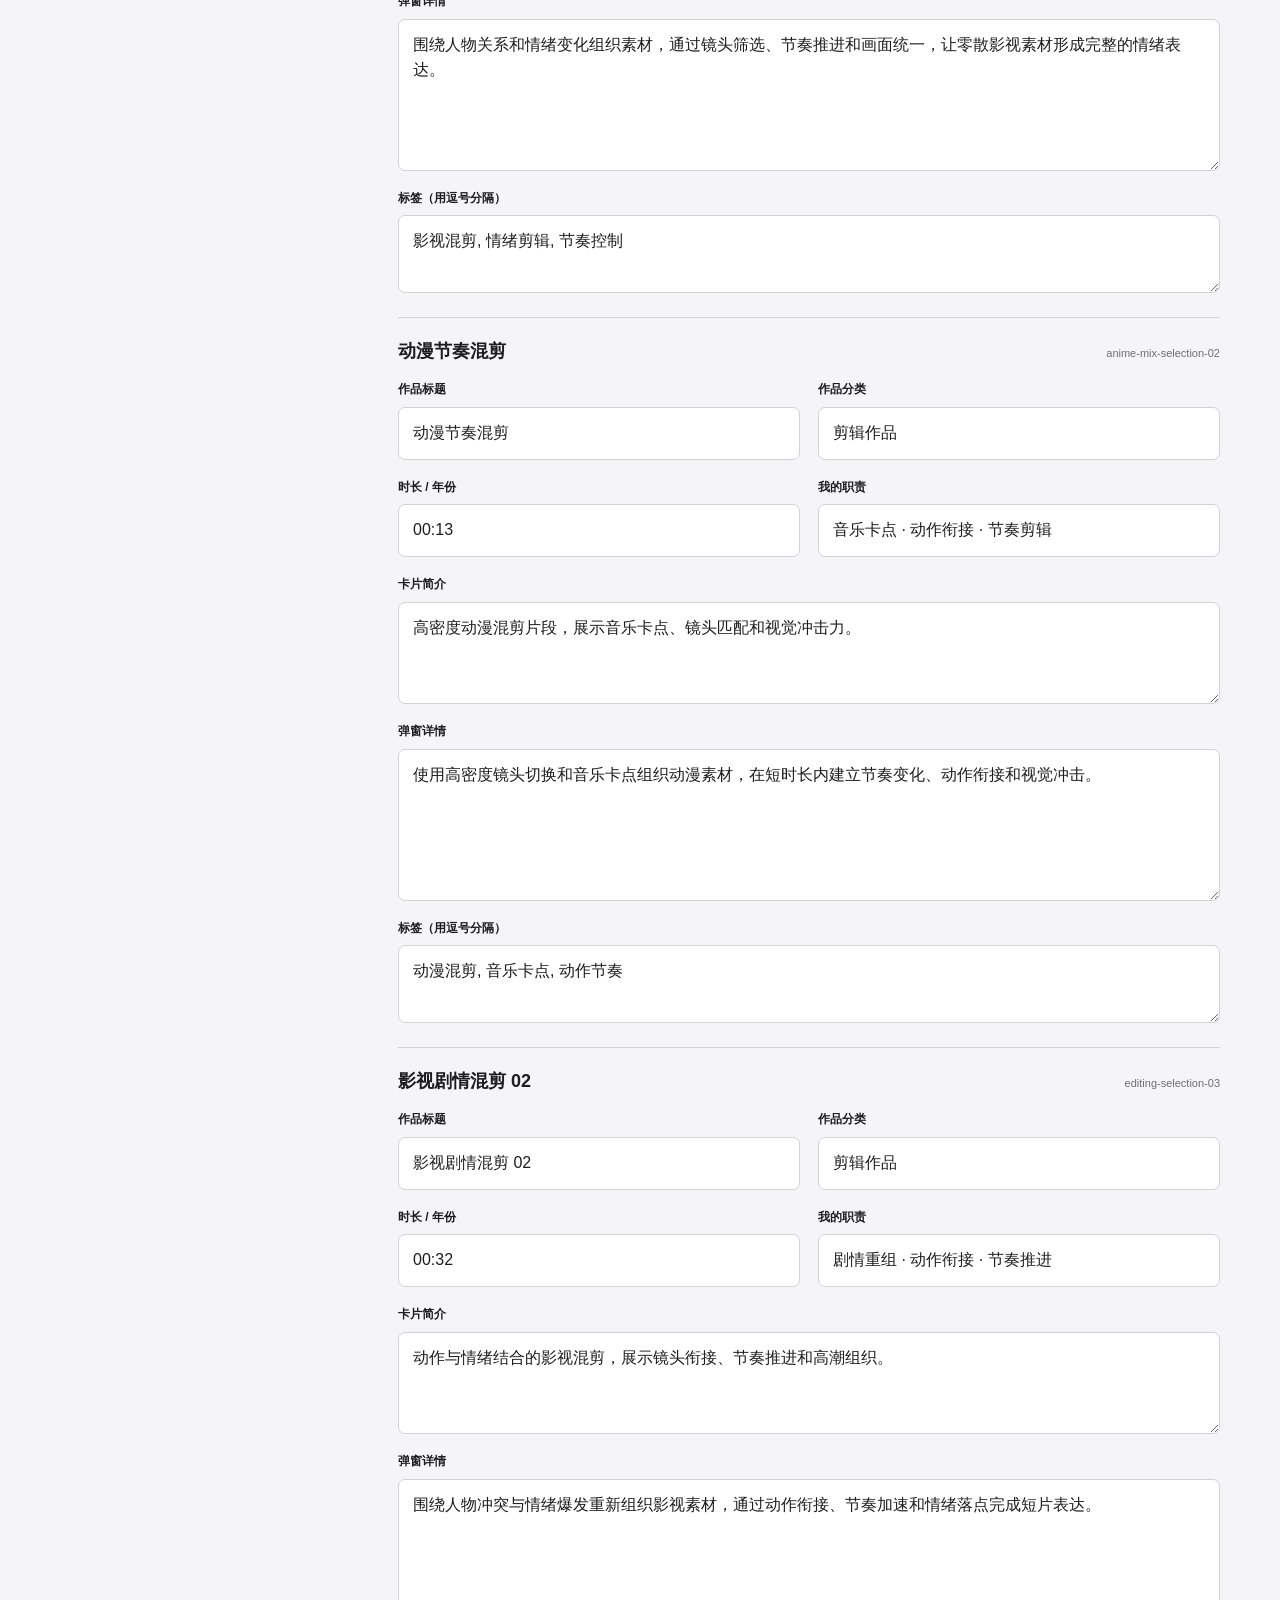
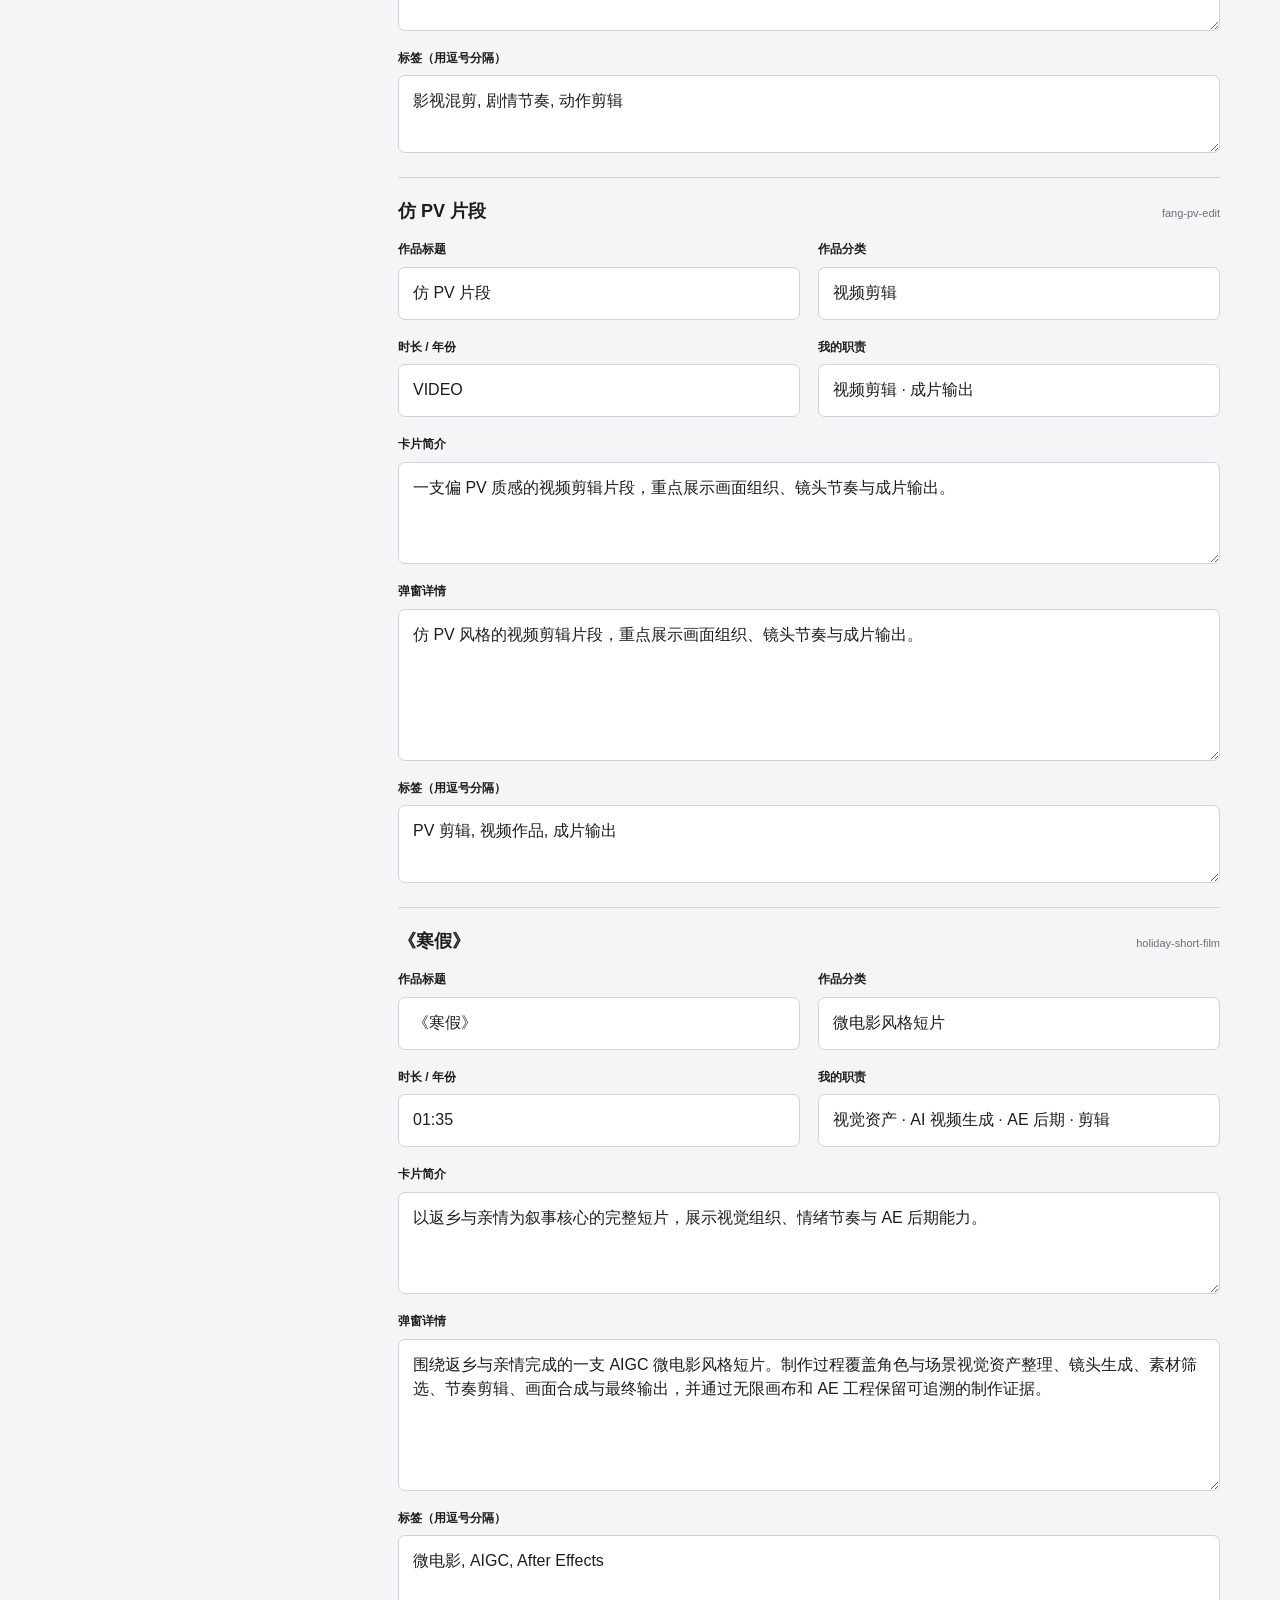
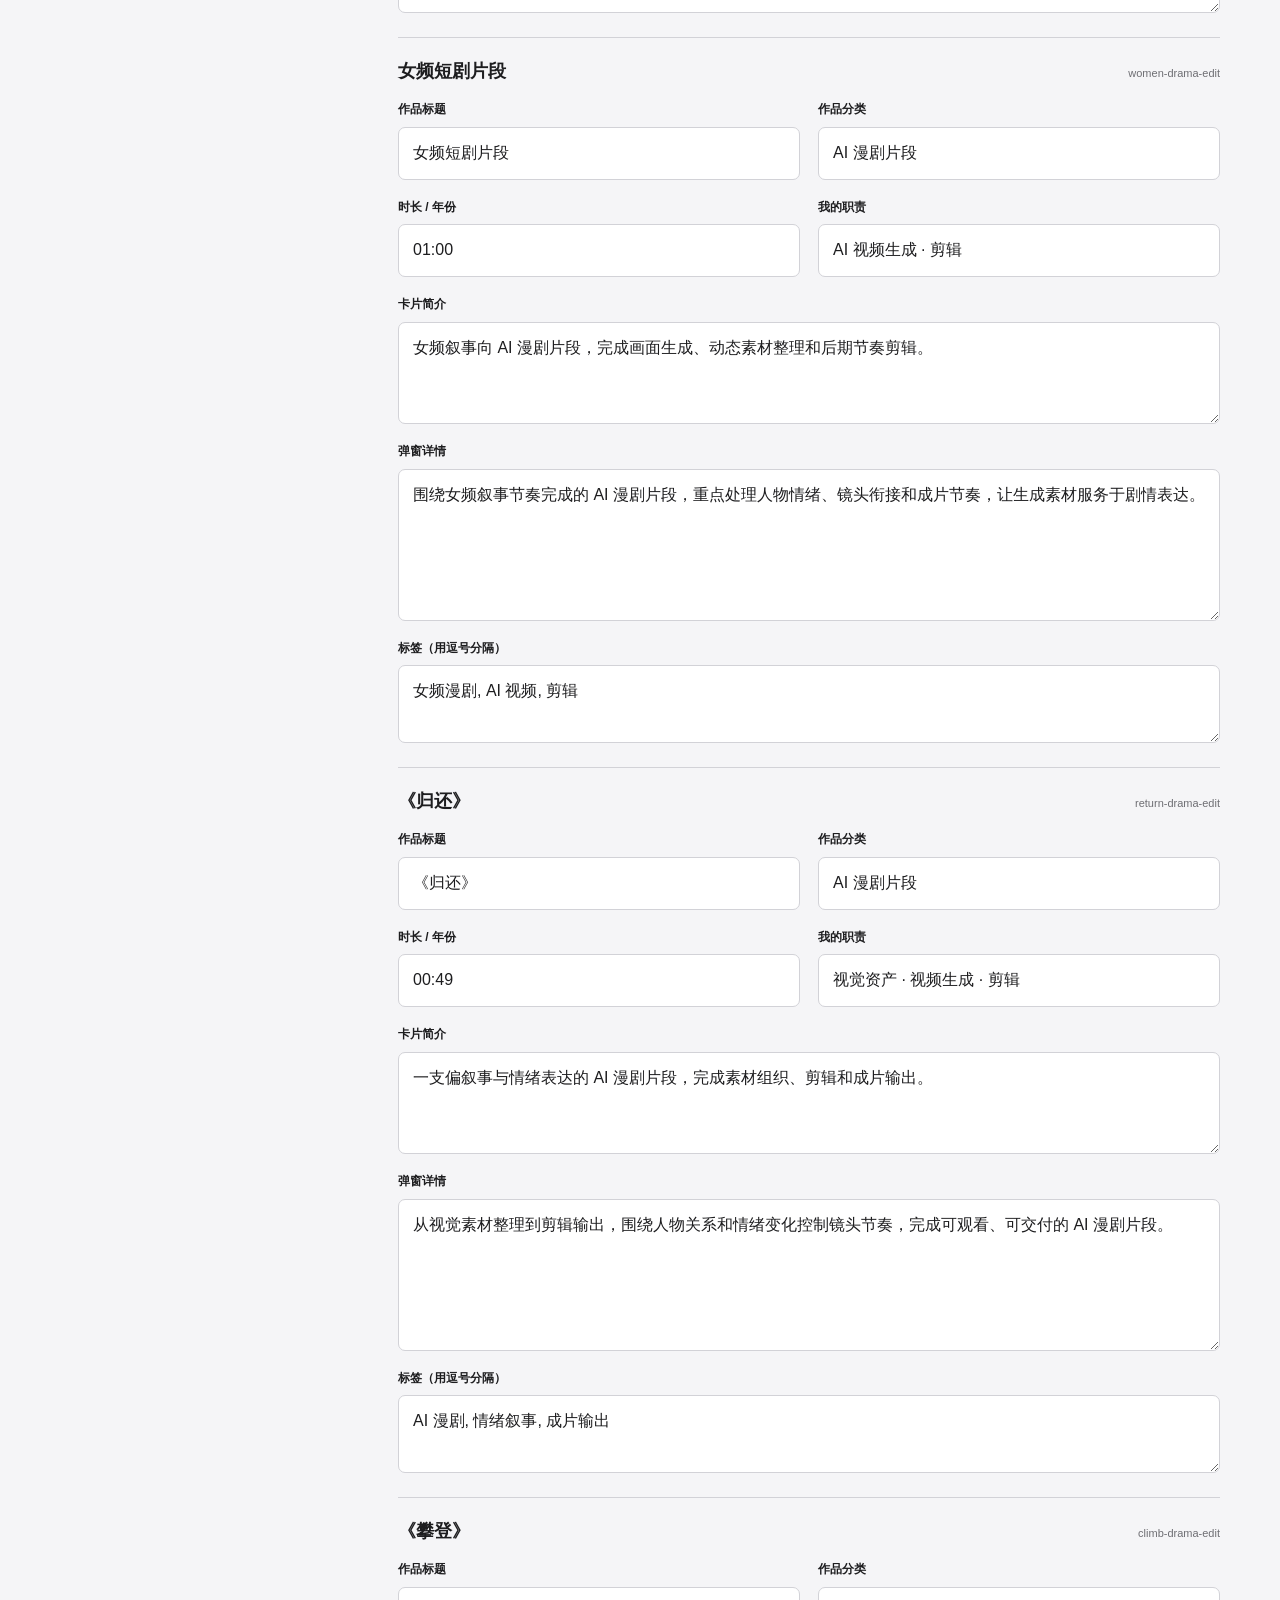
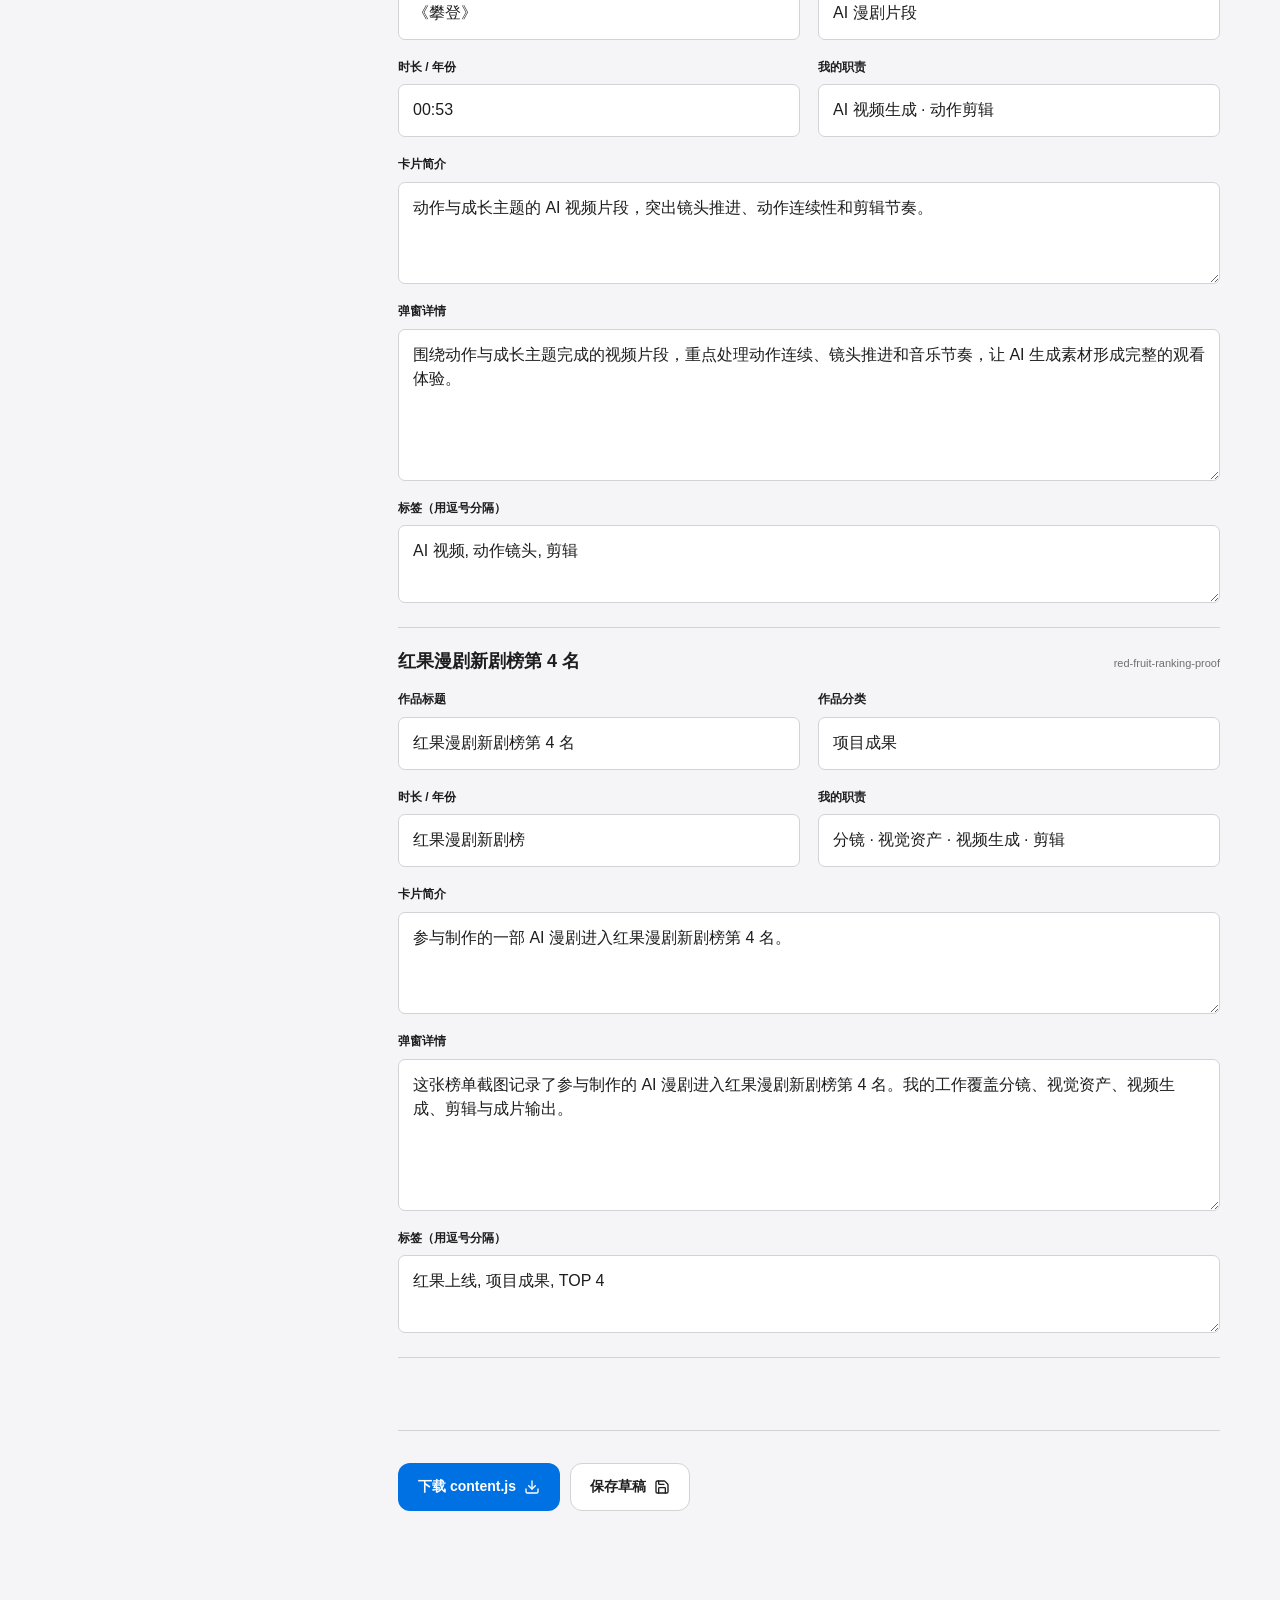
==== commit 6f070e17: "Refine personal portfolio glass layout" ====
--- a/editor.html
+++ b/editor.html
@@ -6,10 +6,10 @@
     <meta name="theme-color" content="#f5f5f7" />
     <meta name="description" content="编辑赵洲钰个人作品集文字内容。" />
     <title>编辑作品集 — 赵洲钰</title>
-    <link rel="stylesheet" href="styles.css?v=12" />
+    <link rel="stylesheet" href="styles.css?v=13" />
     <script src="assets/vendor/lucide.min.js?v=1.30.0" defer></script>
   </head>
-  <body class="editor-shell">
+  <body class="glass-shell editor-shell">
     <a class="skip-link" href="#editor-main">跳到编辑内容</a>
     <header class="site-header" id="top">
       <div class="container header-inner">
@@ -90,6 +90,15 @@
                 <label class="field"><span>首屏介绍</span><textarea name="hero.description" rows="4"></textarea></label>
                 <label class="field"><span>首屏补充信息</span><input name="hero.note" type="text" /></label>
               </div>
+              <div class="editor-repeat editor-repeat-inline">
+                <div class="repeat-heading"><h3>首屏成果卡片</h3><span>首页右侧</span></div>
+                <div class="editor-fields editor-fields-2">
+                  <label class="field"><span>卡片小标题</span><input name="hero.proof.eyebrow" type="text" /></label>
+                  <label class="field"><span>成果数字</span><input name="hero.proof.value" type="text" /></label>
+                  <label class="field"><span>成果名称</span><input name="hero.proof.label" type="text" /></label>
+                  <label class="field"><span>成果说明</span><textarea name="hero.proof.note" rows="3"></textarea></label>
+                </div>
+              </div>
             </section>
 
             <section class="editor-section" id="about-copy" data-section="about">
@@ -137,7 +146,7 @@
     </main>
 
     <div class="toast" role="status" aria-live="polite" data-editor-toast></div>
-    <script src="content.js?v=13" defer></script>
+    <script src="content.js?v=14" defer></script>
     <script src="editor.js?v=4" defer></script>
   </body>
 </html>
--- a/styles.css
+++ b/styles.css
@@ -132,11 +132,11 @@
   box-shadow: 0 8px 28px rgba(0, 0, 0, .1), inset 0 1px 0 rgba(255, 255, 255, .96);
 }
 
-.home-shell .site-header:not(.is-scrolled) {
-  color: #fff;
-}
-
-.home-shell .site-header:not(.is-scrolled) .header-inner {
+.glass-shell .site-header:not(.is-scrolled) {
+  color: #fff;
+}
+
+.glass-shell .site-header:not(.is-scrolled) .header-inner {
   border-color: rgba(255, 255, 255, .36);
   background: rgba(22, 22, 23, .36);
   box-shadow: 0 8px 30px rgba(0, 0, 0, .18), inset 0 1px 0 rgba(255, 255, 255, .28);
@@ -163,7 +163,7 @@
   font-weight: 700;
 }
 
-.home-shell .site-header:not(.is-scrolled) .brand-mark {
+.glass-shell .site-header:not(.is-scrolled) .brand-mark {
   background: #fff;
   color: var(--text);
 }
@@ -203,14 +203,20 @@
   font-weight: 600;
 }
 
-.home-shell .site-header:not(.is-scrolled) .desktop-nav {
+.glass-shell .site-header:not(.is-scrolled) .desktop-nav {
   color: rgba(255, 255, 255, .76);
 }
 
-.home-shell .site-header:not(.is-scrolled) .desktop-nav a:hover,
-.home-shell .site-header:not(.is-scrolled) .desktop-nav a[aria-current="page"] {
+.glass-shell .site-header:not(.is-scrolled) .desktop-nav a:hover,
+.glass-shell .site-header:not(.is-scrolled) .desktop-nav a[aria-current="page"] {
   background: rgba(255, 255, 255, .14);
   color: #fff;
+}
+
+.glass-shell .site-header:not(.is-scrolled) .menu-toggle {
+  border-color: rgba(255, 255, 255, .66);
+  background: rgba(255, 255, 255, .76);
+  color: var(--text);
 }
 
 .menu-toggle.icon-button {
@@ -228,6 +234,24 @@
   backdrop-filter: blur(24px) saturate(160%);
   -webkit-backdrop-filter: blur(24px) saturate(160%);
   pointer-events: auto;
+}
+
+.glass-shell .site-header:not(.is-scrolled) .mobile-nav {
+  border-color: rgba(255, 255, 255, .36);
+  background: rgba(22, 22, 23, .62);
+  box-shadow: 0 16px 38px rgba(0, 0, 0, .22), inset 0 1px 0 rgba(255, 255, 255, .22);
+  backdrop-filter: blur(24px) saturate(160%);
+  -webkit-backdrop-filter: blur(24px) saturate(160%);
+}
+
+.glass-shell .site-header:not(.is-scrolled) .mobile-nav a {
+  color: rgba(255, 255, 255, .78);
+}
+
+.glass-shell .site-header:not(.is-scrolled) .mobile-nav a[aria-current="page"],
+.glass-shell .site-header:not(.is-scrolled) .mobile-nav a:hover {
+  background: rgba(255, 255, 255, .14);
+  color: #fff;
 }
 
 .scroll-progress {
@@ -376,7 +400,7 @@
   min-height: 560px;
   margin-top: -76px;
   overflow: hidden;
-  background: var(--dark) url("assets/images/hero-editing.jpg") center / cover no-repeat;
+  background: var(--dark) url("assets/images/zhenbei-king-poster.jpg") center 42% / cover no-repeat;
   color: #fff;
 }
 
@@ -385,19 +409,21 @@
   z-index: -1;
   inset: 0;
   content: "";
-  background: rgba(8, 9, 11, .66);
+  background: rgba(8, 9, 11, .38);
 }
 
 .hero-grid {
   height: 100%;
-  display: flex;
+  display: grid;
+  grid-template-columns: minmax(0, 7fr) minmax(250px, 3fr);
   align-items: flex-end;
+  gap: 56px;
   padding-top: 116px;
   padding-bottom: 68px;
 }
 
 .hero-copy {
-  max-width: 790px;
+  max-width: 720px;
 }
 
 .hero-identity {
@@ -446,6 +472,62 @@
   margin: 20px 0 0;
   color: rgba(255, 255, 255, .58);
   font-size: 12px;
+}
+
+.hero-signal {
+  max-width: 300px;
+  justify-self: end;
+  margin-bottom: 2px;
+  padding: 24px 24px 22px;
+  border: 1px solid rgba(255, 255, 255, .46);
+  border-radius: 14px;
+  background: rgba(22, 22, 23, .46);
+  box-shadow: inset 0 1px 0 rgba(255, 255, 255, .42), 0 18px 38px rgba(0, 0, 0, .2);
+  backdrop-filter: blur(24px) saturate(150%);
+  -webkit-backdrop-filter: blur(24px) saturate(150%);
+}
+
+.hero-signal-eyebrow {
+  margin-bottom: 18px;
+  color: rgba(255, 255, 255, .68);
+  font-size: 12px;
+}
+
+.hero-signal-value {
+  display: block;
+  color: #fff;
+  font-size: 48px;
+  font-weight: 600;
+  line-height: 1;
+}
+
+.hero-signal-label {
+  margin: 8px 0 16px;
+  color: rgba(255, 255, 255, .88);
+  font-size: 15px;
+  font-weight: 600;
+}
+
+.hero-signal-note {
+  margin: 0 0 20px;
+  color: rgba(255, 255, 255, .66);
+  font-size: 13px;
+  line-height: 1.6;
+}
+
+.hero-signal-link {
+  min-height: 36px;
+  display: inline-flex;
+  align-items: center;
+  gap: 7px;
+  color: #fff;
+  font-size: 13px;
+  font-weight: 600;
+}
+
+.hero-signal-link svg {
+  width: 15px;
+  height: 15px;
 }
 
 .hero-bottomline {
@@ -472,11 +554,27 @@
 }
 
 .proof-strip {
+  position: relative;
+  isolation: isolate;
+  overflow: hidden;
   border-bottom: 1px solid var(--line);
-  background: var(--surface);
+  background: rgba(22, 22, 23, .88);
+  color: #fff;
+}
+
+.proof-strip::before {
+  position: absolute;
+  z-index: -1;
+  inset: -22px;
+  content: "";
+  background: url("assets/images/zhenbei-king-poster.jpg") center 58% / cover no-repeat;
+  filter: blur(12px) saturate(.82);
+  opacity: .18;
 }
 
 .proof-grid {
+  position: relative;
+  z-index: 1;
   display: grid;
   grid-template-columns: repeat(3, minmax(0, 1fr));
 }
@@ -488,12 +586,12 @@
 
 .stat + .stat {
   padding-left: 32px;
-  border-left: 1px solid var(--line);
+  border-left: 1px solid #3a3a3c;
 }
 
 .stat-value {
   display: block;
-  color: var(--text);
+  color: #fff;
   font-size: 32px;
   font-weight: 600;
   line-height: 1;
@@ -502,7 +600,7 @@
 .stat-label {
   display: block;
   margin-top: 12px;
-  color: var(--text-secondary);
+  color: var(--dark-secondary);
   font-size: 13px;
 }
 
@@ -578,7 +676,10 @@
   overflow: hidden;
   border: 1px solid var(--line);
   border-radius: var(--radius);
-  background: var(--surface);
+  background: rgba(255, 255, 255, .72);
+  box-shadow: inset 0 1px 0 rgba(255, 255, 255, .94);
+  backdrop-filter: blur(18px) saturate(140%);
+  -webkit-backdrop-filter: blur(18px) saturate(140%);
   cursor: pointer;
   transition: border-color var(--speed) var(--ease), box-shadow var(--speed) var(--ease);
 }
@@ -782,14 +883,35 @@
 }
 
 .page-intro {
+  position: relative;
+  isolation: isolate;
   min-height: 390px;
   display: flex;
   align-items: flex-end;
   margin-top: -76px;
   padding-top: 152px;
   padding-bottom: 78px;
-  border-bottom: 1px solid var(--line);
-  background: var(--surface);
+  border-bottom: 1px solid rgba(255, 255, 255, .18);
+  overflow: hidden;
+  background: var(--dark);
+  color: #fff;
+}
+
+.page-intro::before {
+  position: absolute;
+  z-index: -2;
+  inset: 0;
+  content: "";
+  background: url("assets/images/zhenbei-king-poster.jpg") center 44% / cover no-repeat;
+  filter: brightness(.54) saturate(.84);
+}
+
+.page-intro::after {
+  position: absolute;
+  z-index: -1;
+  inset: 0;
+  content: "";
+  background: rgba(8, 9, 11, .34);
 }
 
 .page-intro-grid {
@@ -801,7 +923,12 @@
 
 .page-intro h1 {
   margin: 18px 0 0;
+  color: #fff;
   font-size: 64px;
+}
+
+.page-intro .eyebrow {
+  color: rgba(255, 255, 255, .72);
 }
 
 .page-intro-copy {
@@ -811,9 +938,13 @@
 .page-intro-copy > p {
   max-width: 520px;
   margin-bottom: 24px;
-  color: var(--text-secondary);
+  color: rgba(255, 255, 255, .78);
   font-size: 18px;
   line-height: 1.68;
+}
+
+.page-intro .text-link {
+  color: #fff;
 }
 
 .resume {
@@ -954,7 +1085,10 @@
   overflow: hidden;
   border: 1px solid var(--line);
   border-radius: var(--radius);
-  background: var(--surface);
+  background: rgba(255, 255, 255, .74);
+  box-shadow: inset 0 1px 0 rgba(255, 255, 255, .94);
+  backdrop-filter: blur(18px) saturate(140%);
+  -webkit-backdrop-filter: blur(18px) saturate(140%);
   cursor: pointer;
   transition: border-color var(--speed) var(--ease), box-shadow var(--speed) var(--ease);
 }
@@ -1798,6 +1932,8 @@
   }
 
   .hero-grid {
+    grid-template-columns: 1fr;
+    gap: 26px;
     padding-top: 102px;
     padding-bottom: 62px;
   }
@@ -1819,6 +1955,39 @@
   .hero-note {
     margin-top: 18px;
     line-height: 1.5;
+  }
+
+  .hero-signal {
+    max-width: none;
+    justify-self: stretch;
+    margin: 0;
+    padding: 17px 18px 16px;
+  }
+
+  .hero-signal-eyebrow {
+    margin-bottom: 8px;
+  }
+
+  .hero-signal-value {
+    display: inline-block;
+    margin-right: 8px;
+    font-size: 32px;
+  }
+
+  .hero-signal-label {
+    display: inline-block;
+    margin: 0;
+    font-size: 14px;
+  }
+
+  .hero-signal-note {
+    display: none;
+  }
+
+  .hero-signal-link {
+    min-height: 32px;
+    margin-top: 8px;
+    font-size: 12px;
   }
 
   .hero-bottomline {
@@ -1845,7 +2014,7 @@
   }
 
   .stat + .stat {
-    border-left: 1px solid var(--line);
+    border-left: 1px solid #3a3a3c;
   }
 
   .stat-value {
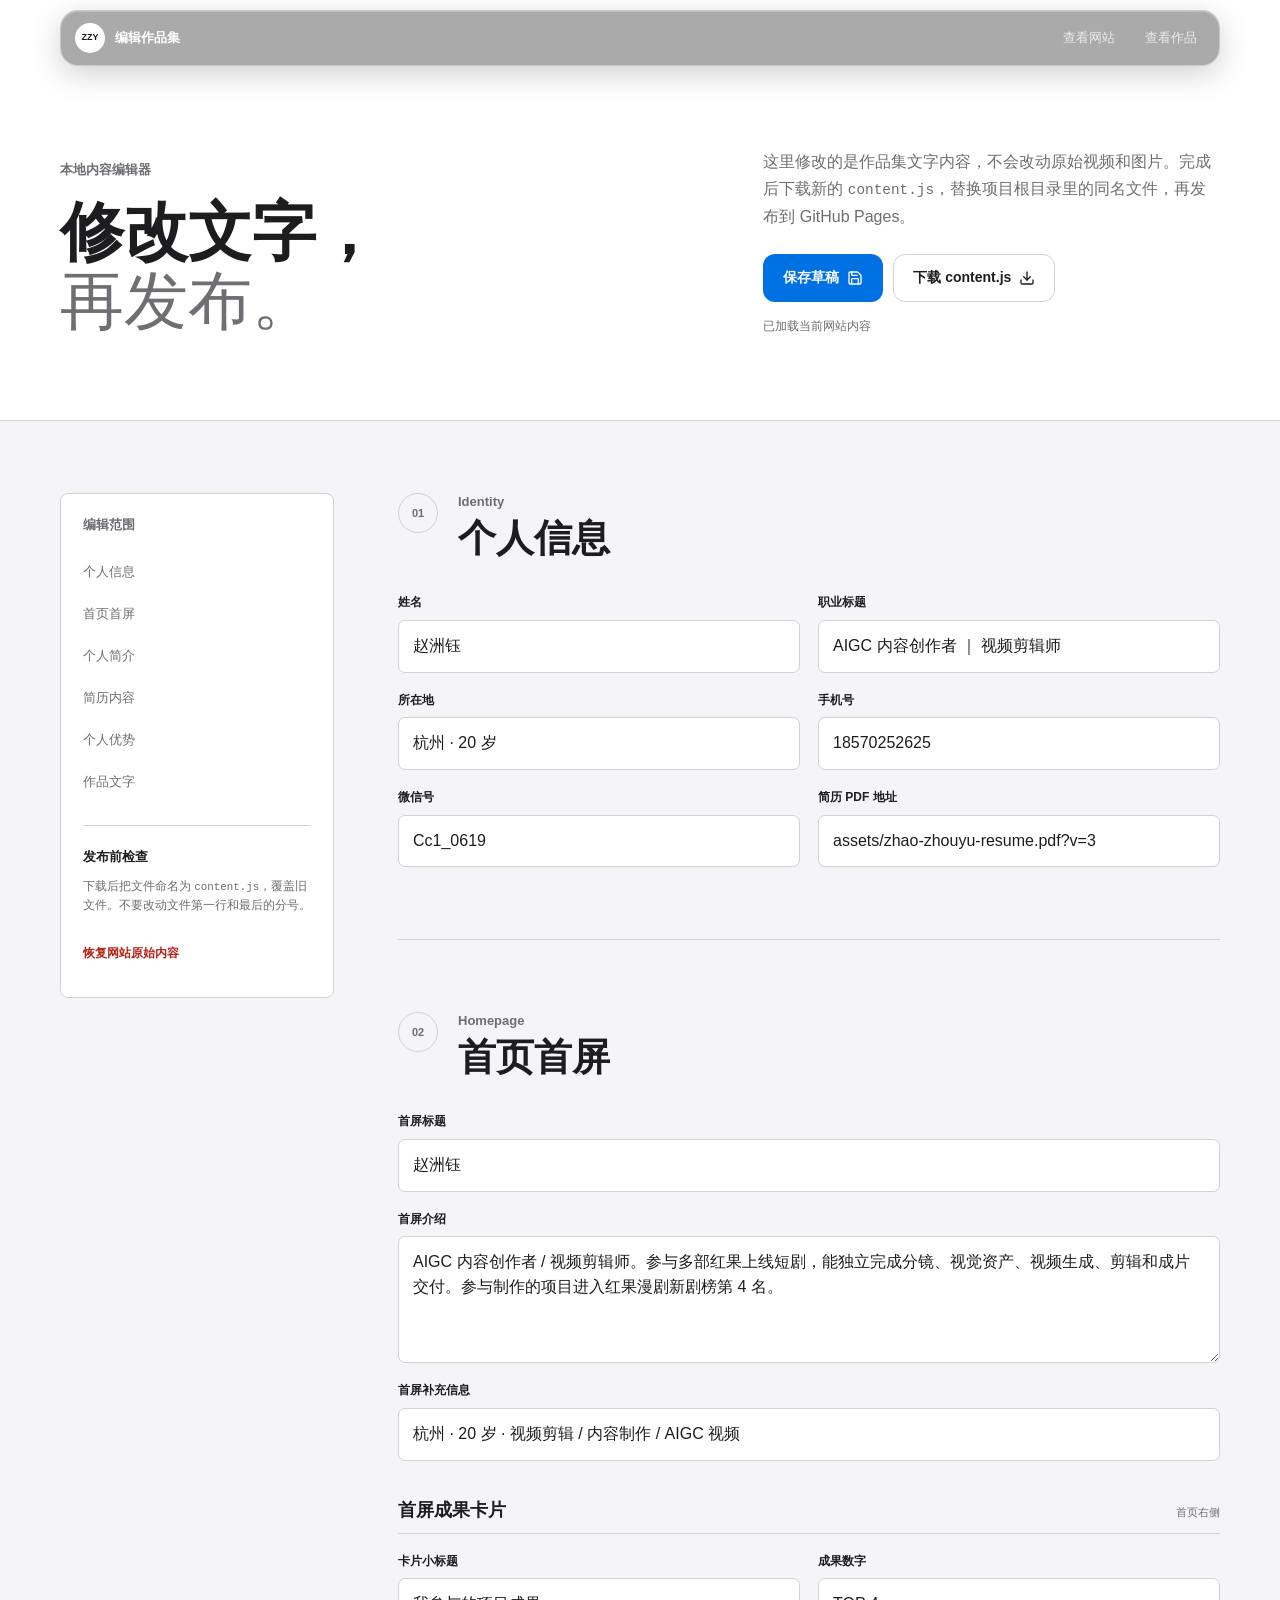
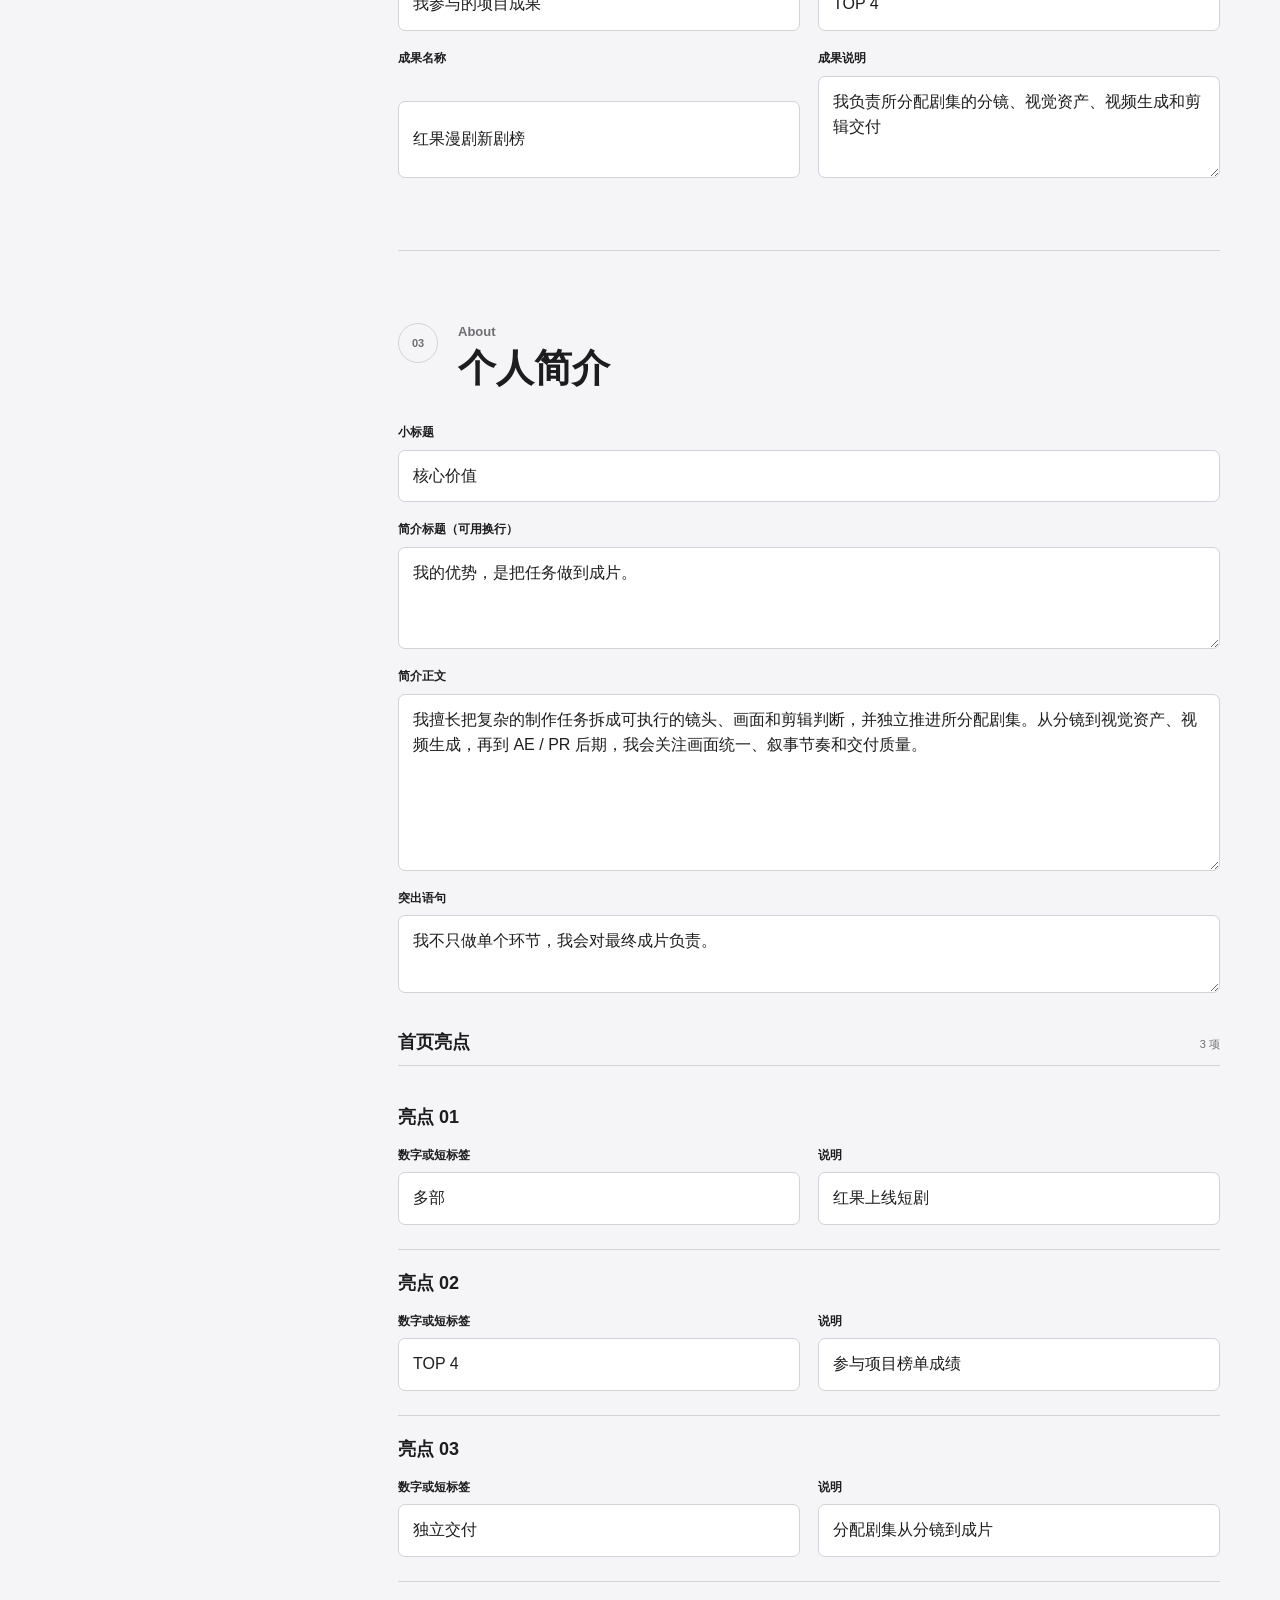
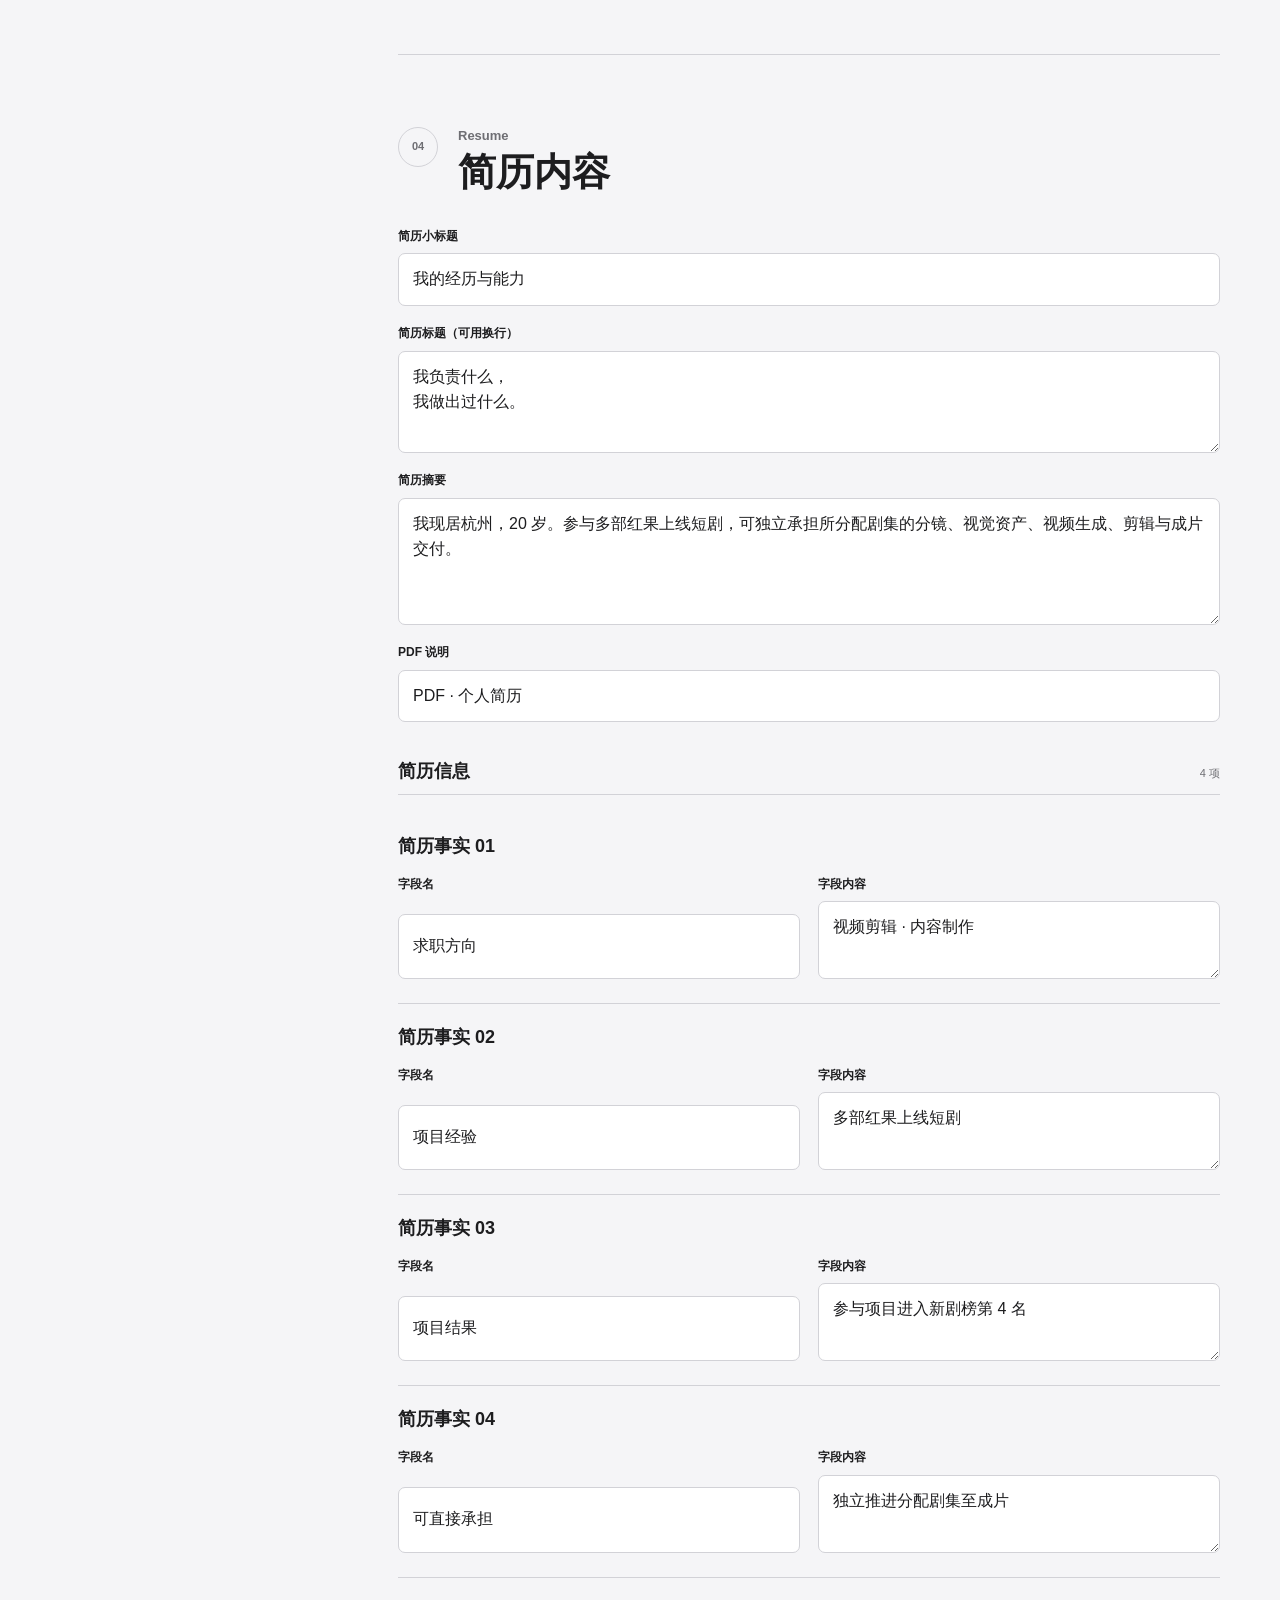
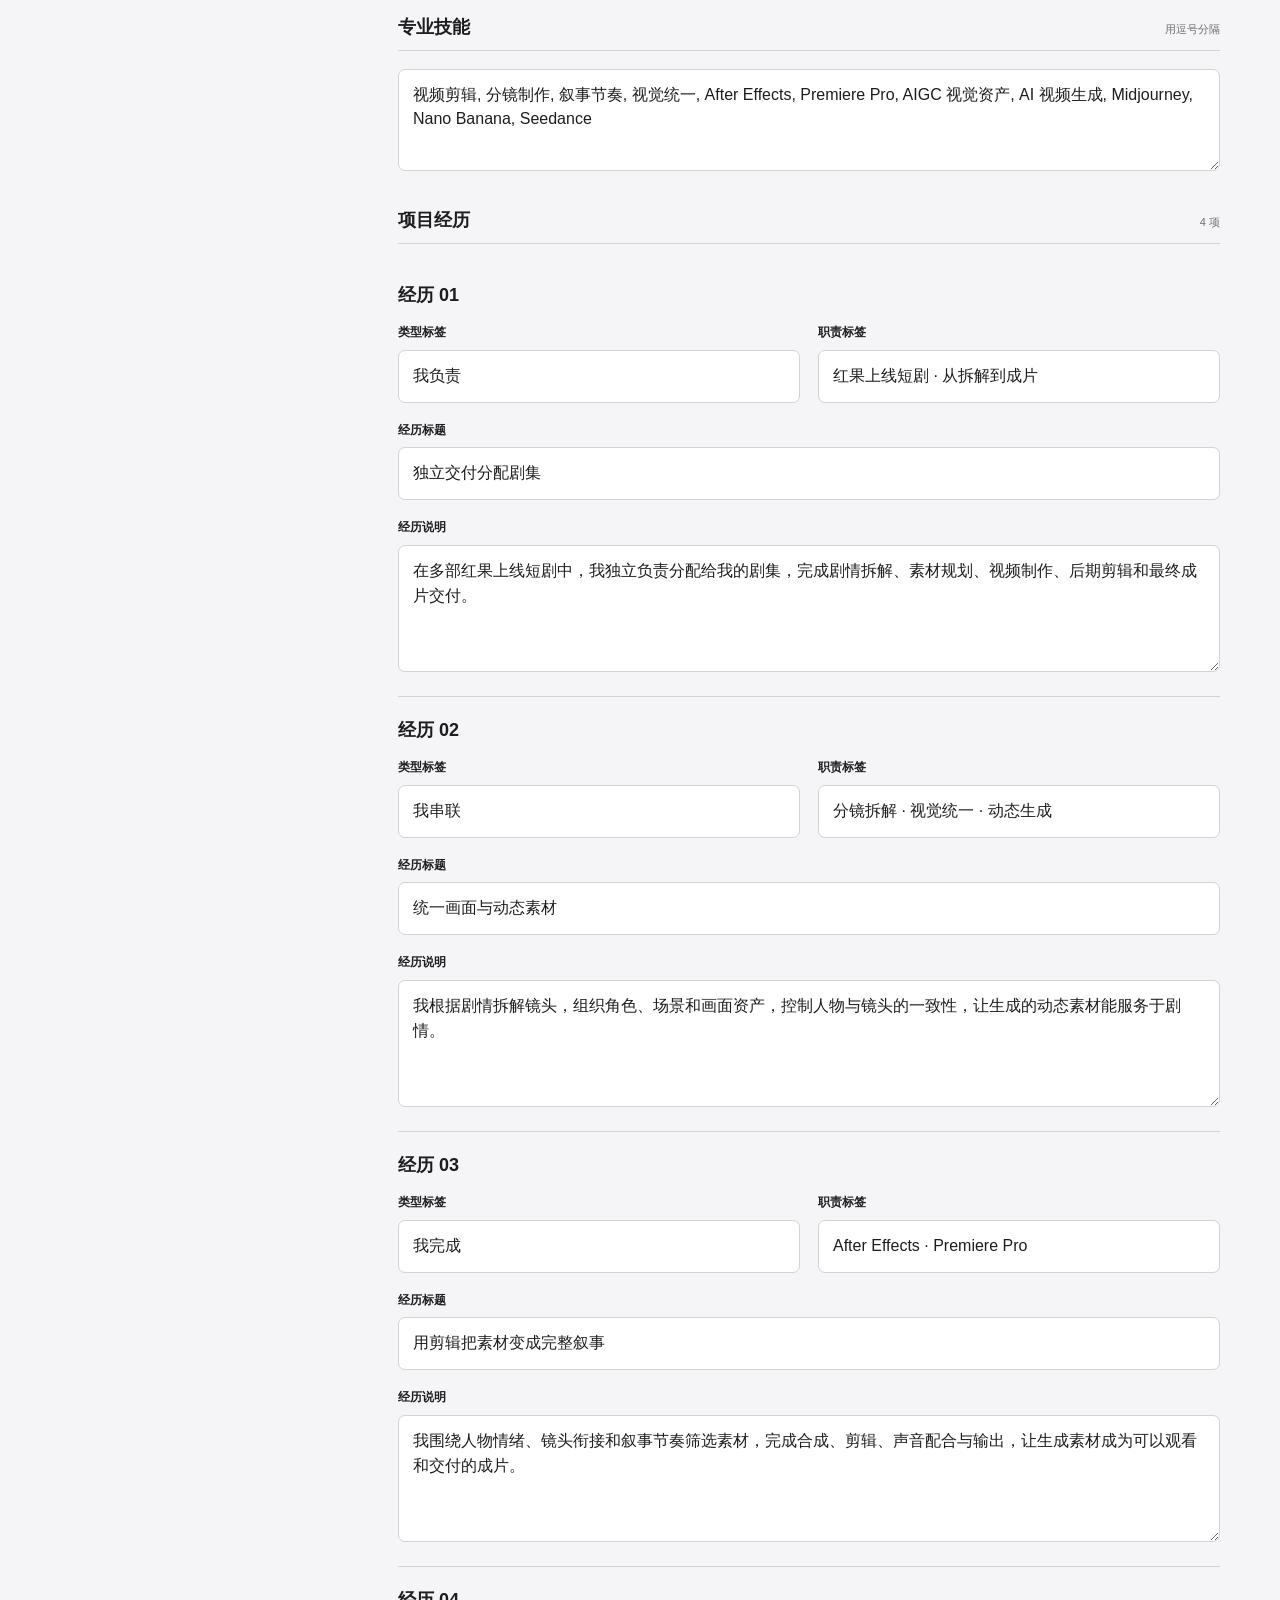
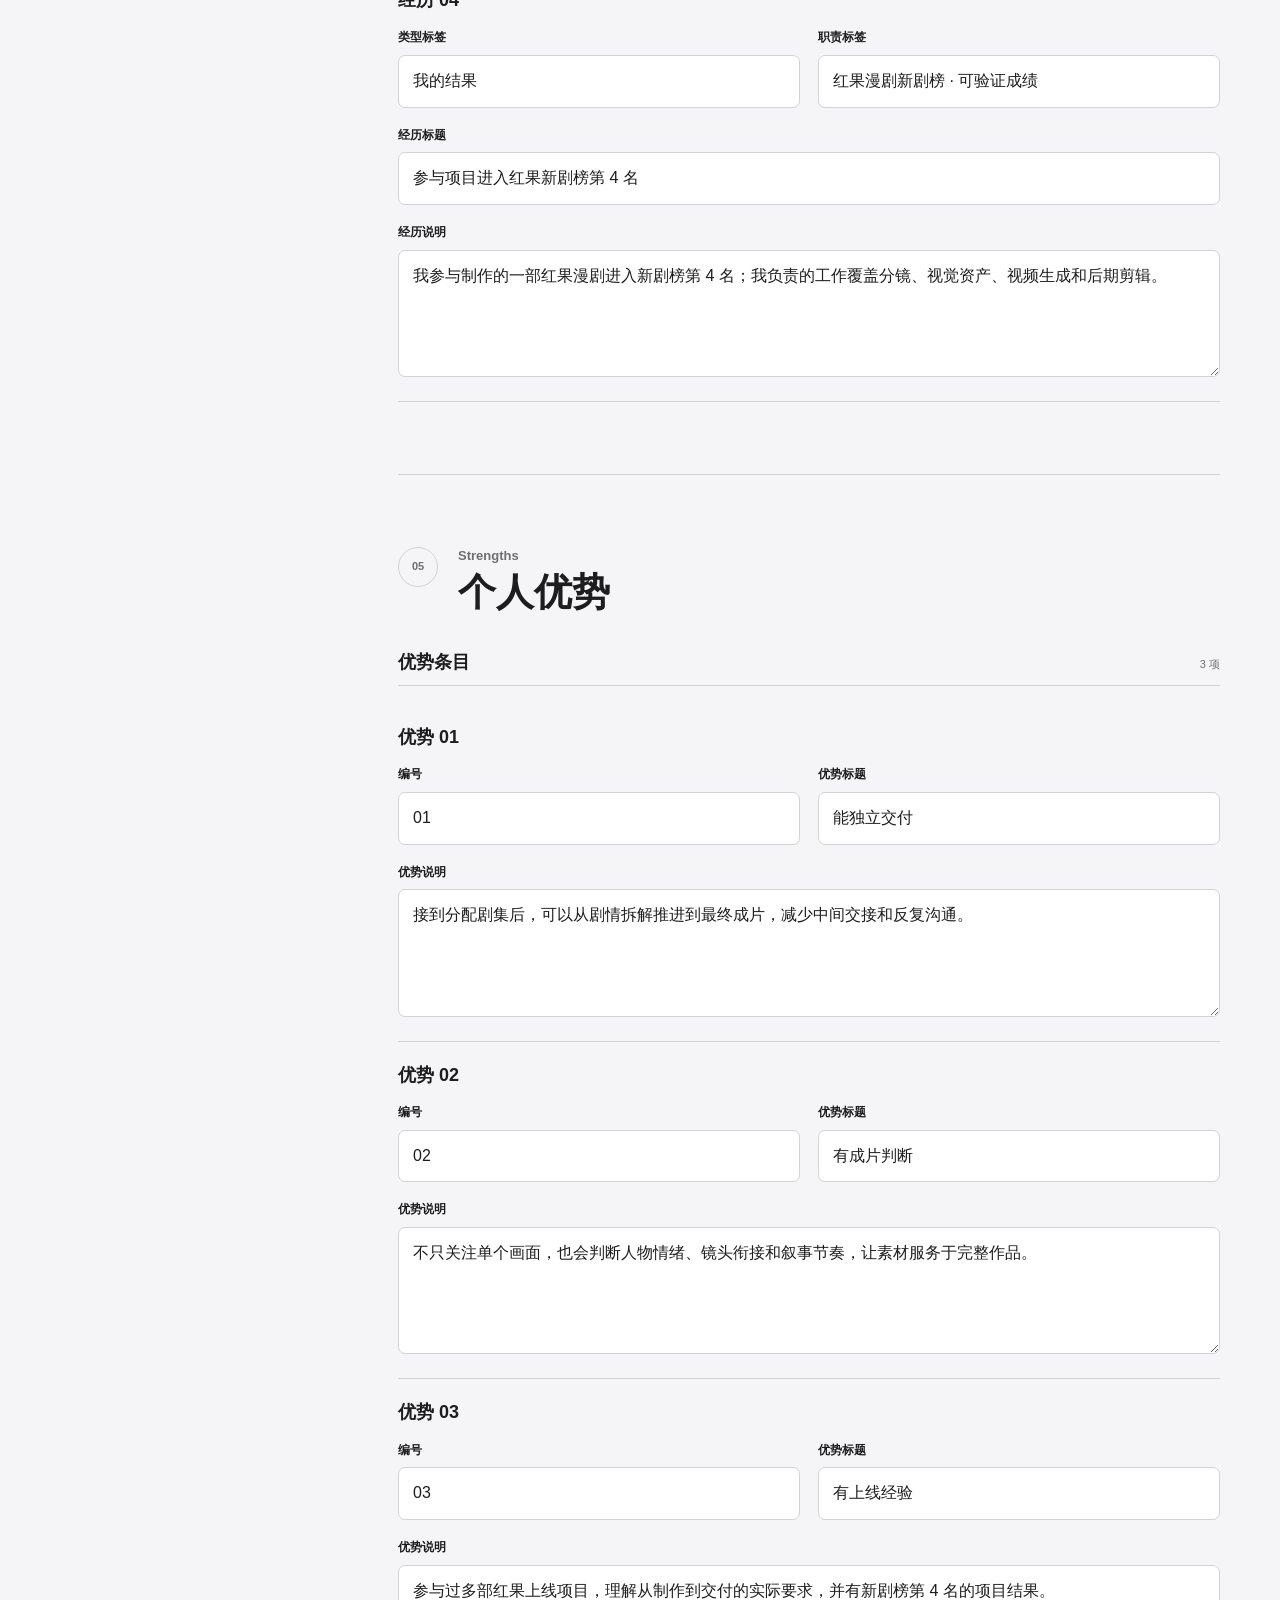
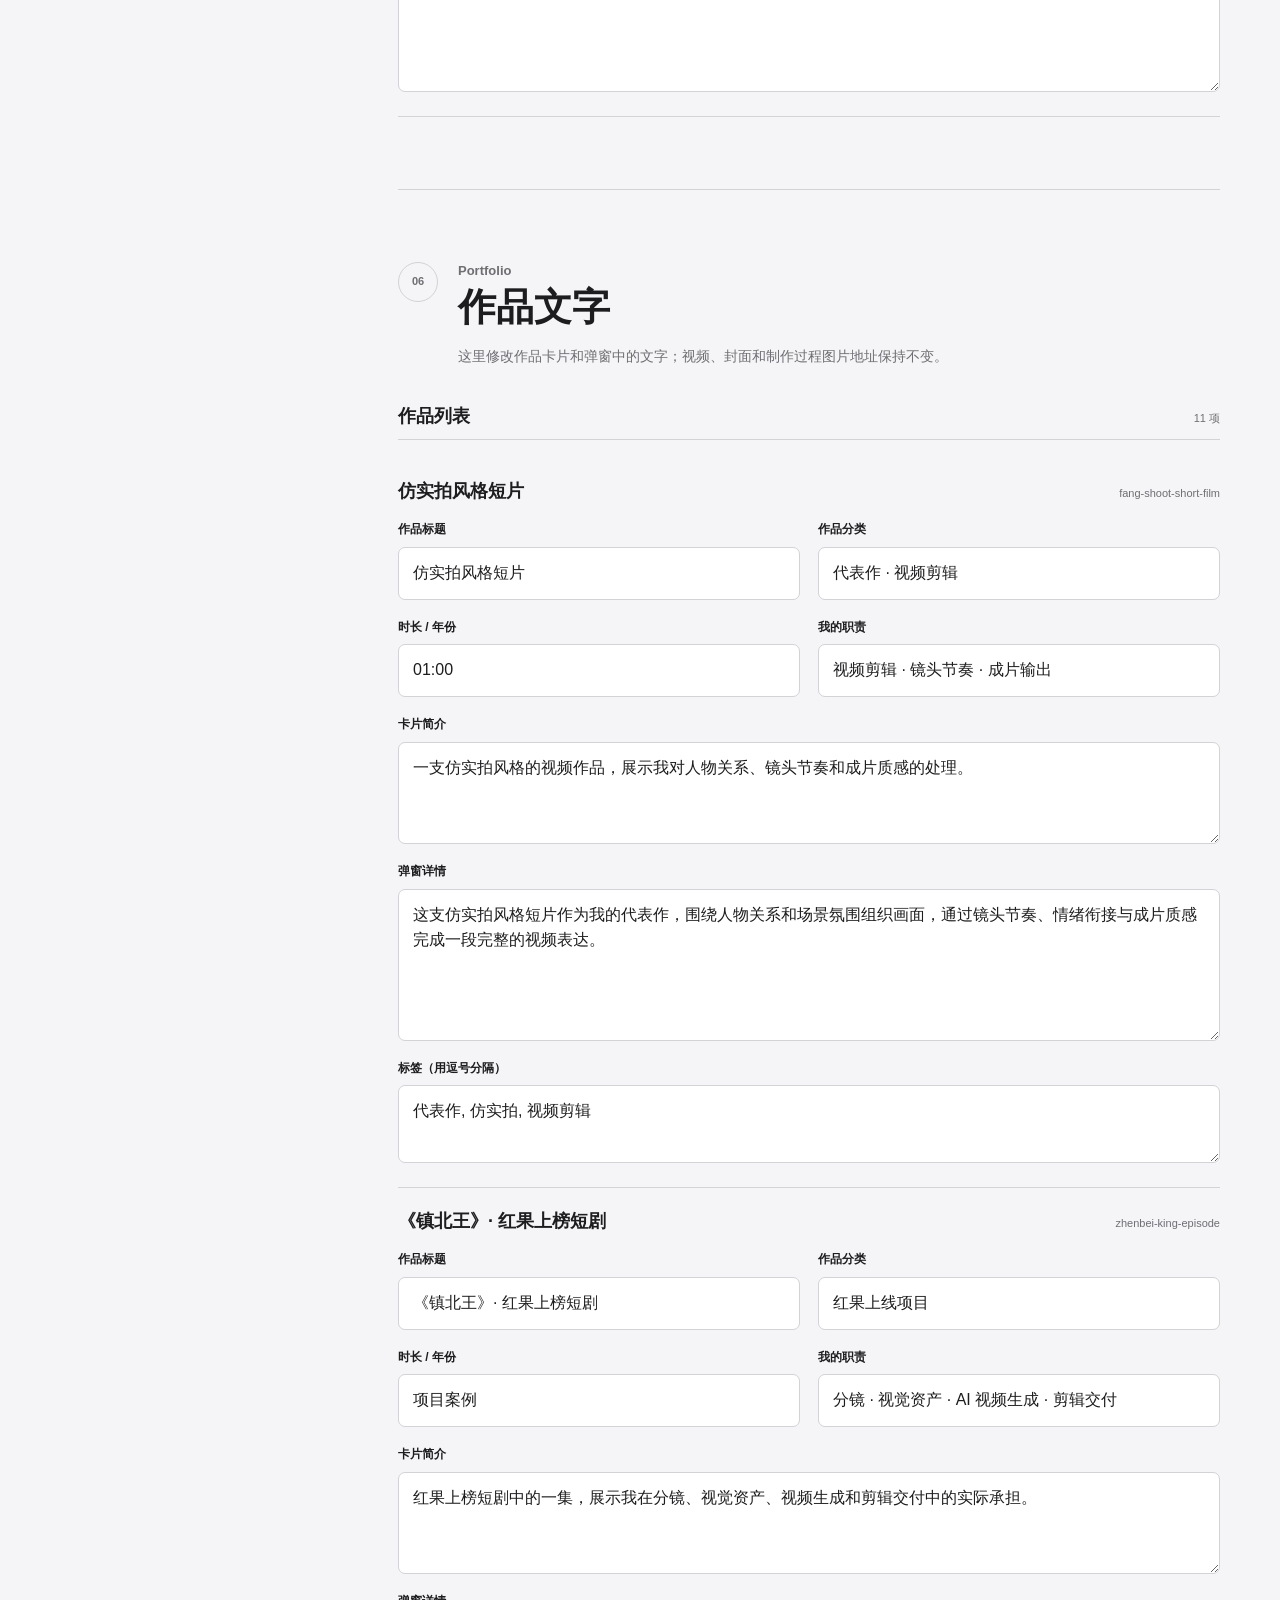
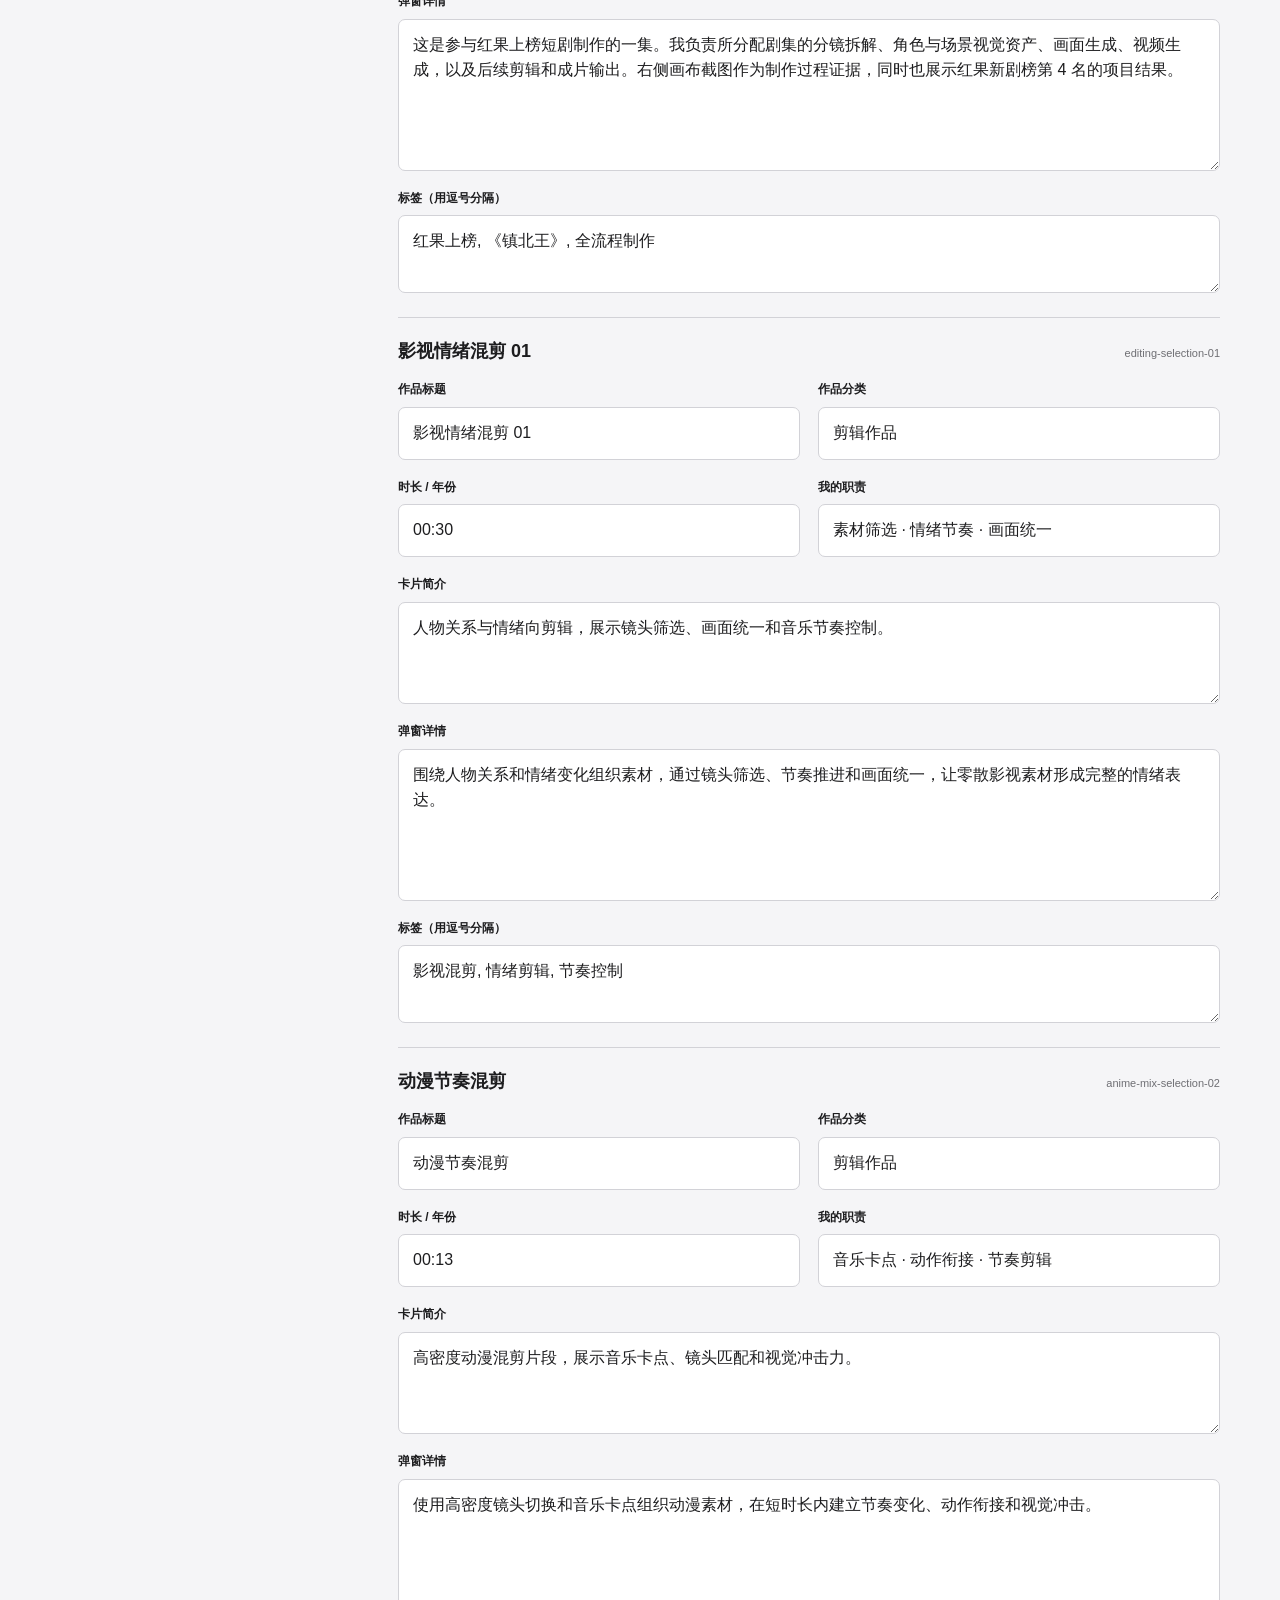
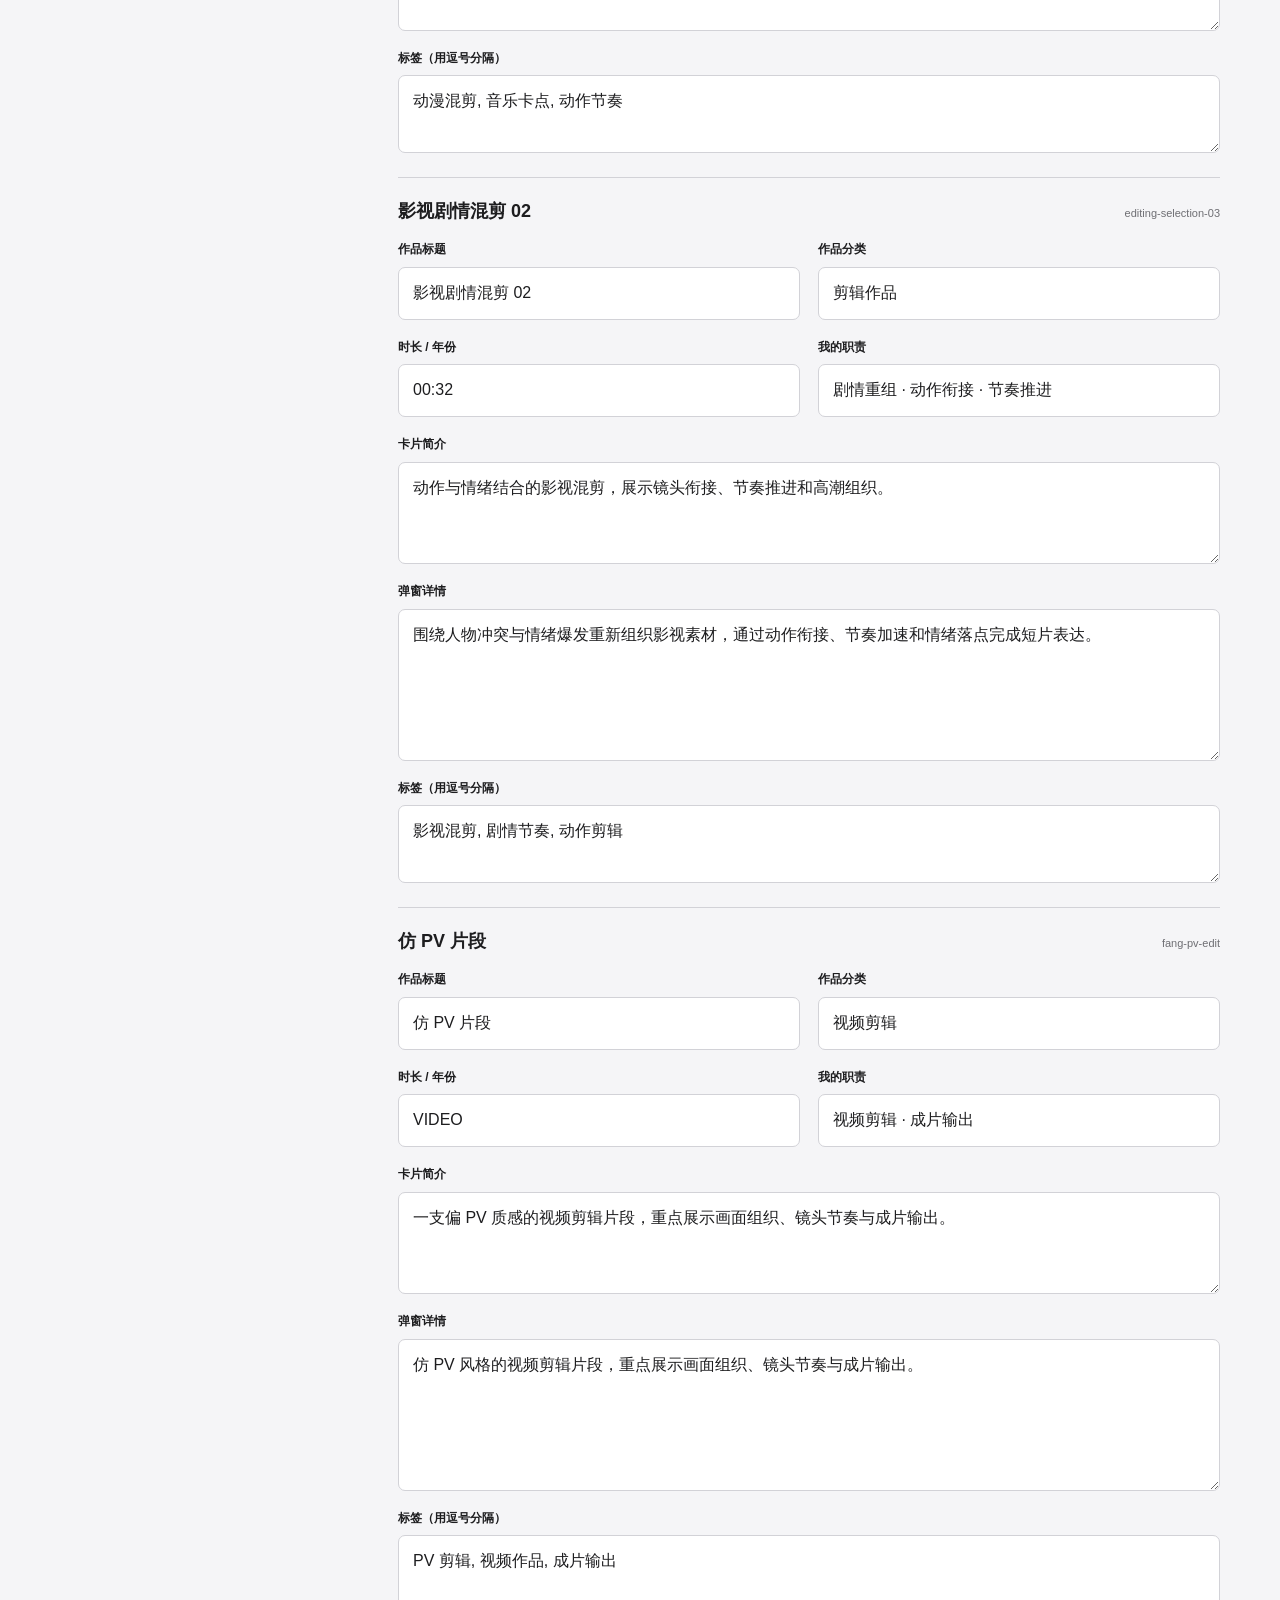
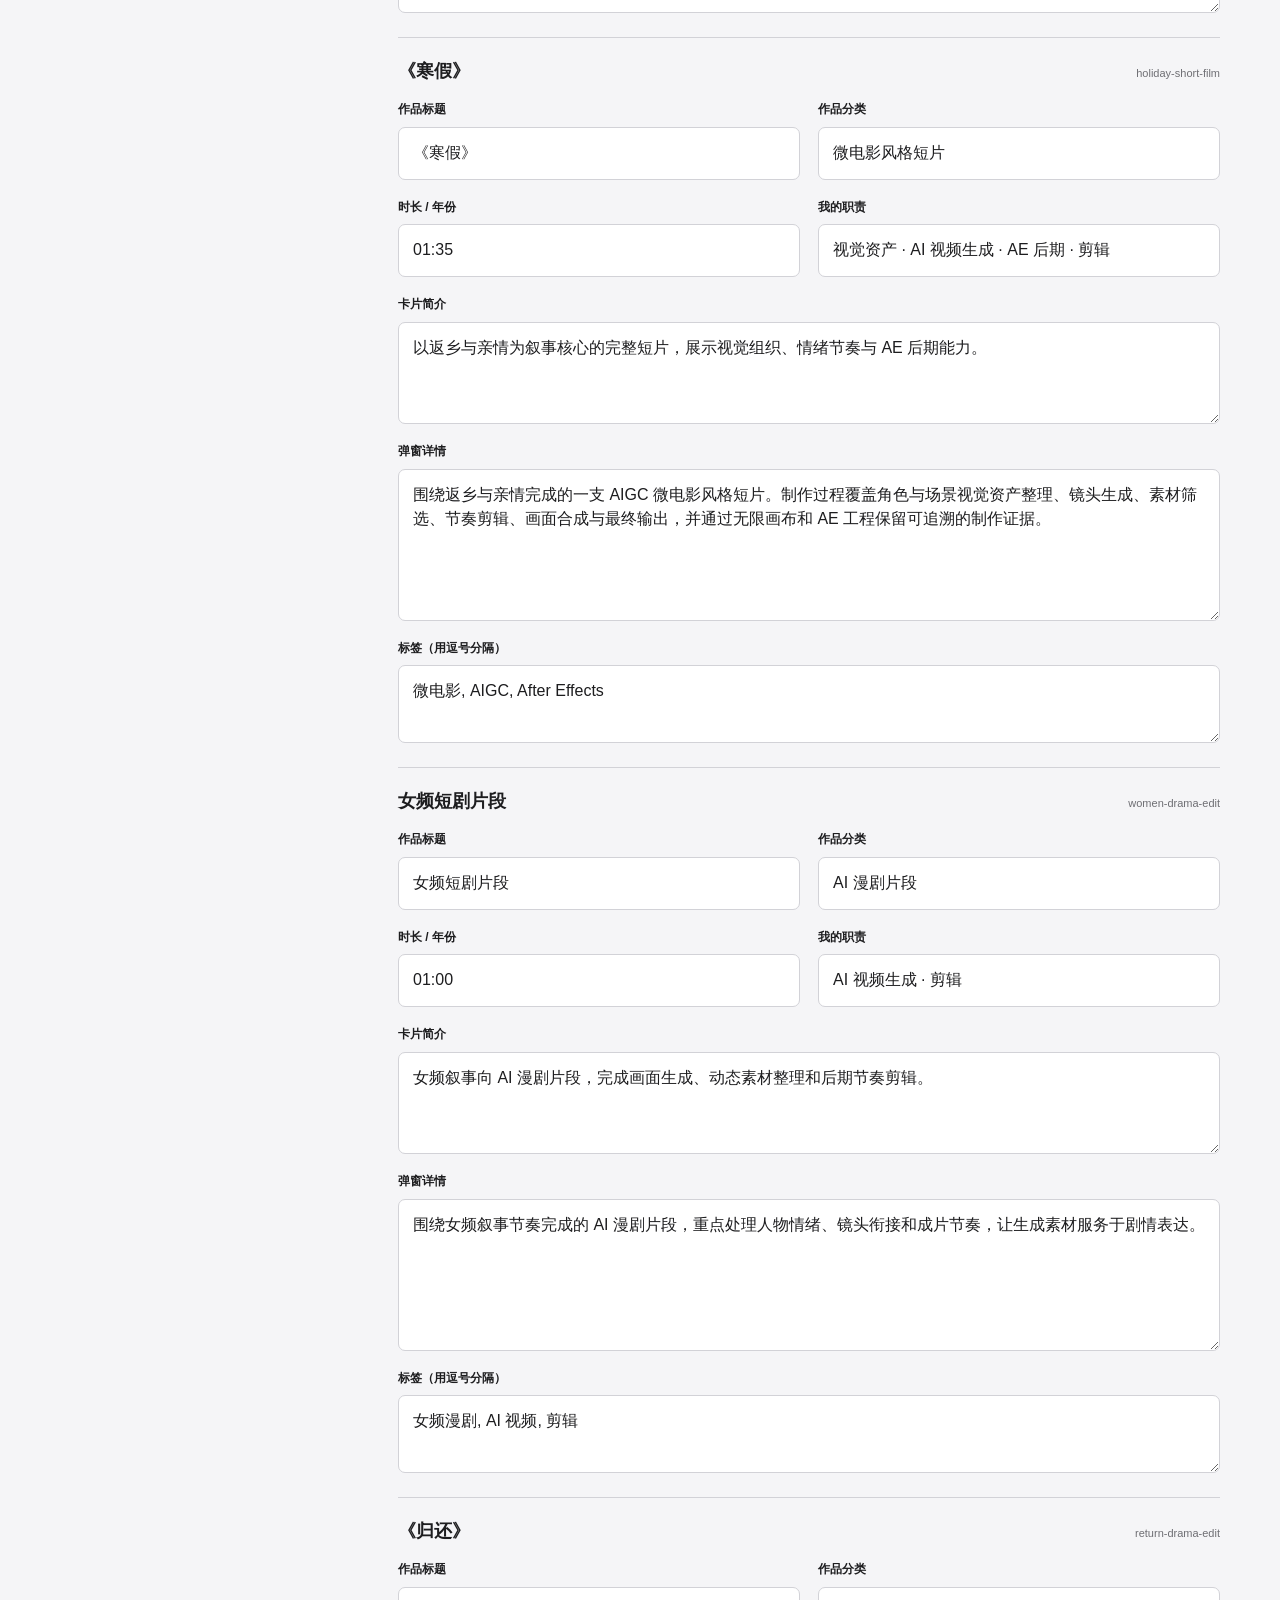
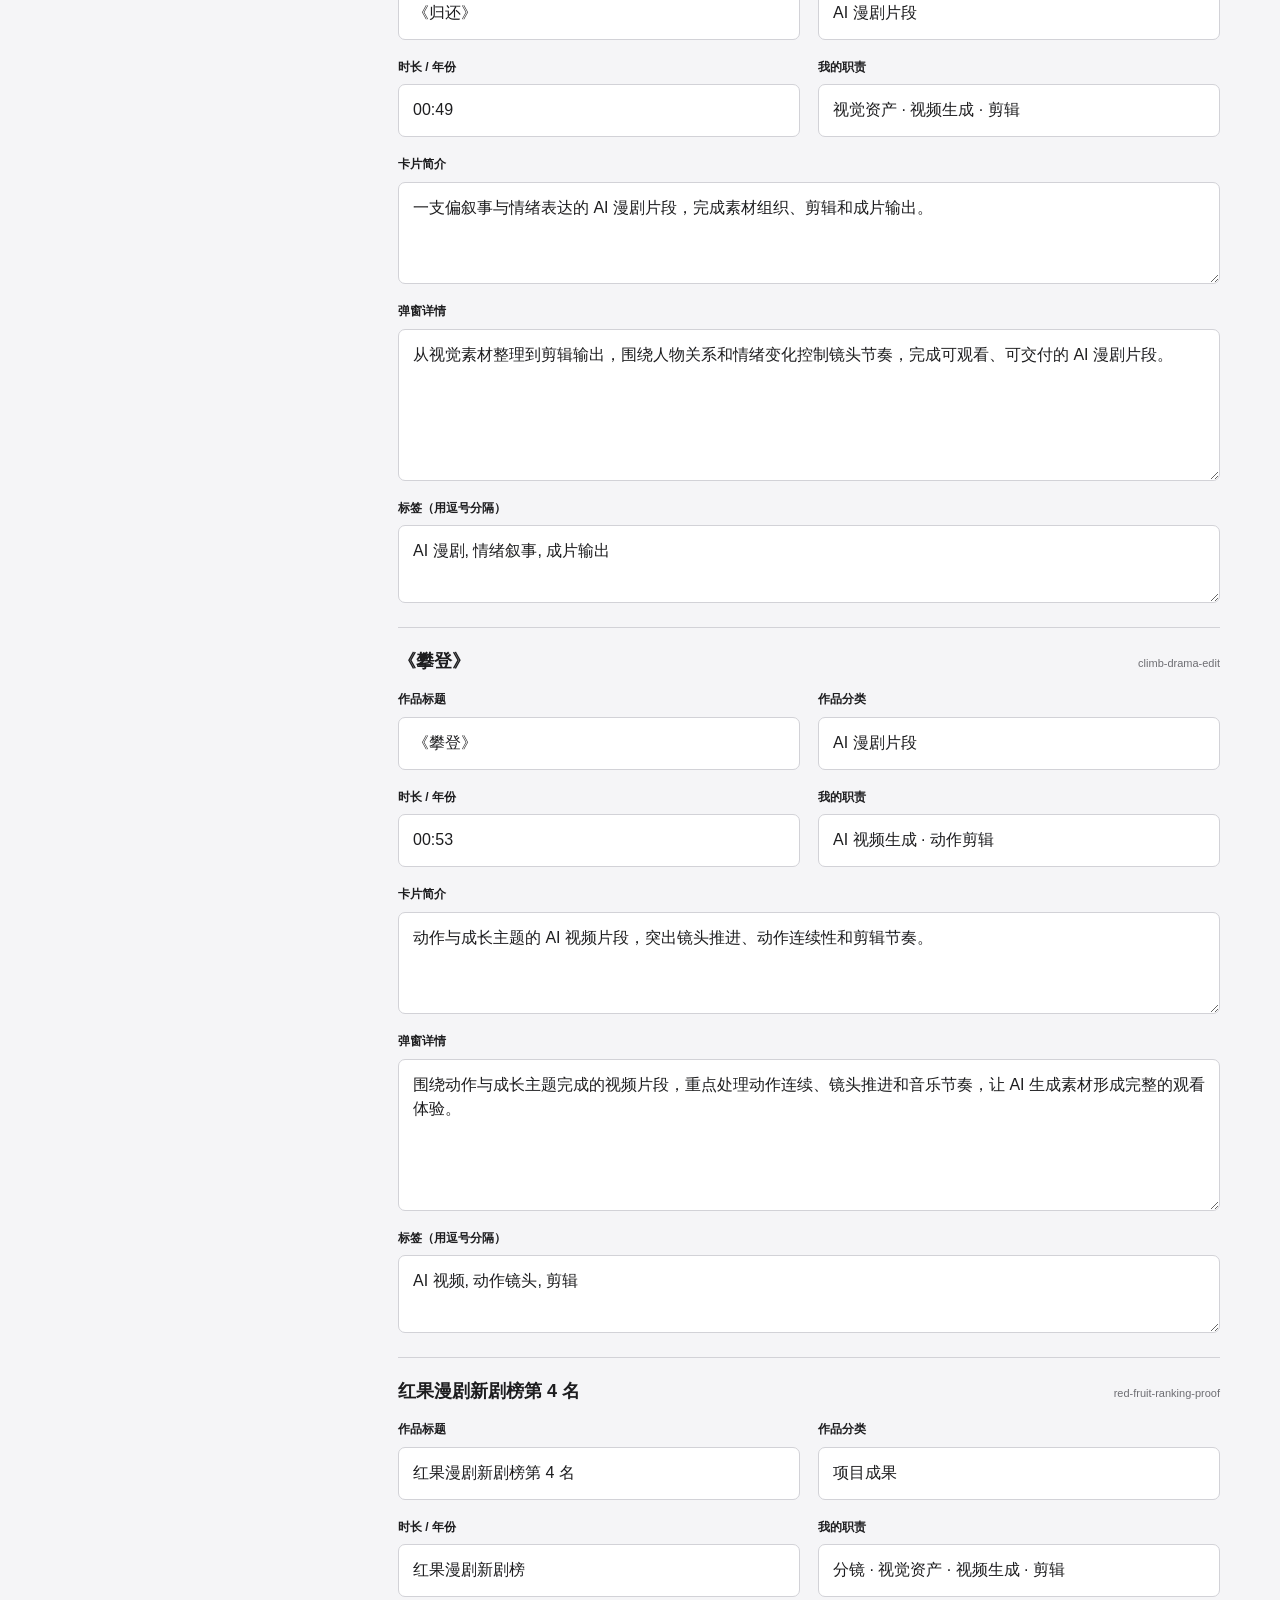
==== commit 746fff41: "Add representative live-action edit" ====
--- a/editor.html
+++ b/editor.html
@@ -146,7 +146,7 @@
     </main>
 
     <div class="toast" role="status" aria-live="polite" data-editor-toast></div>
-    <script src="content.js?v=14" defer></script>
+    <script src="content.js?v=15" defer></script>
     <script src="editor.js?v=4" defer></script>
   </body>
 </html>
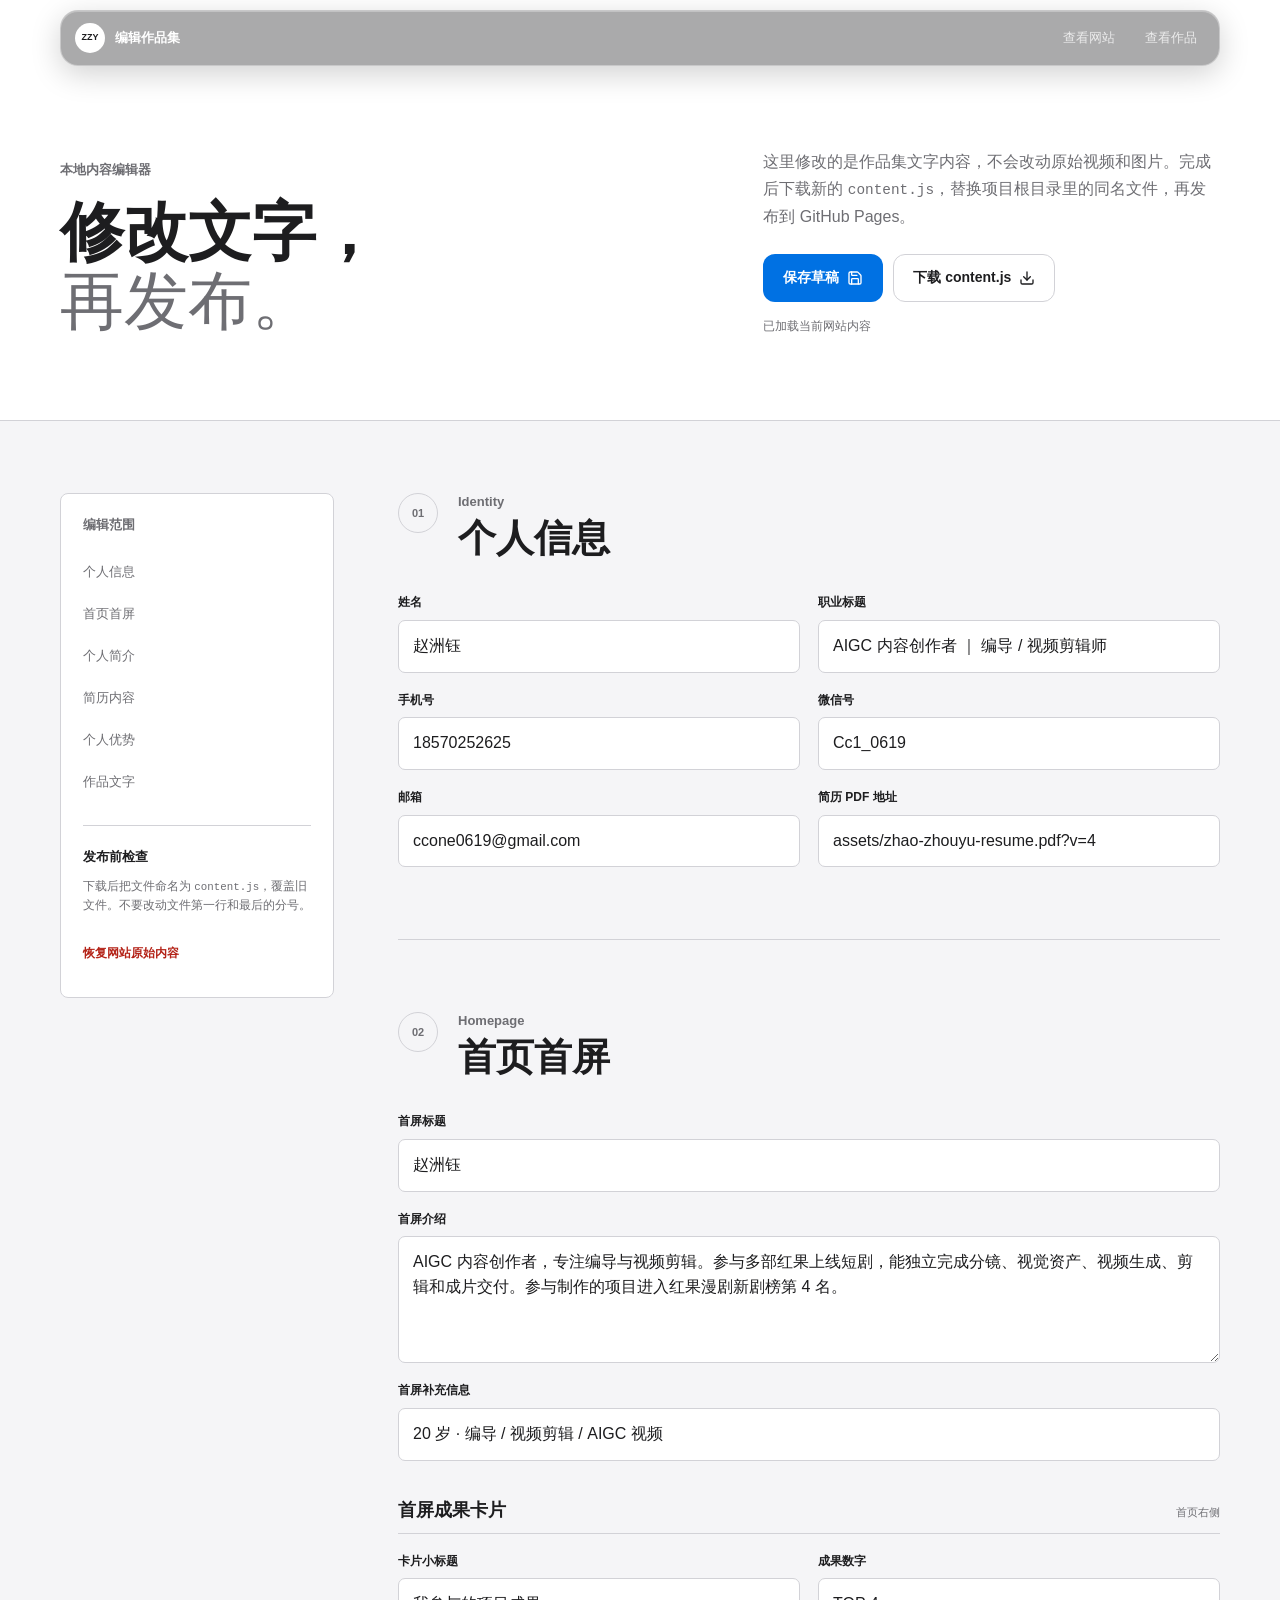
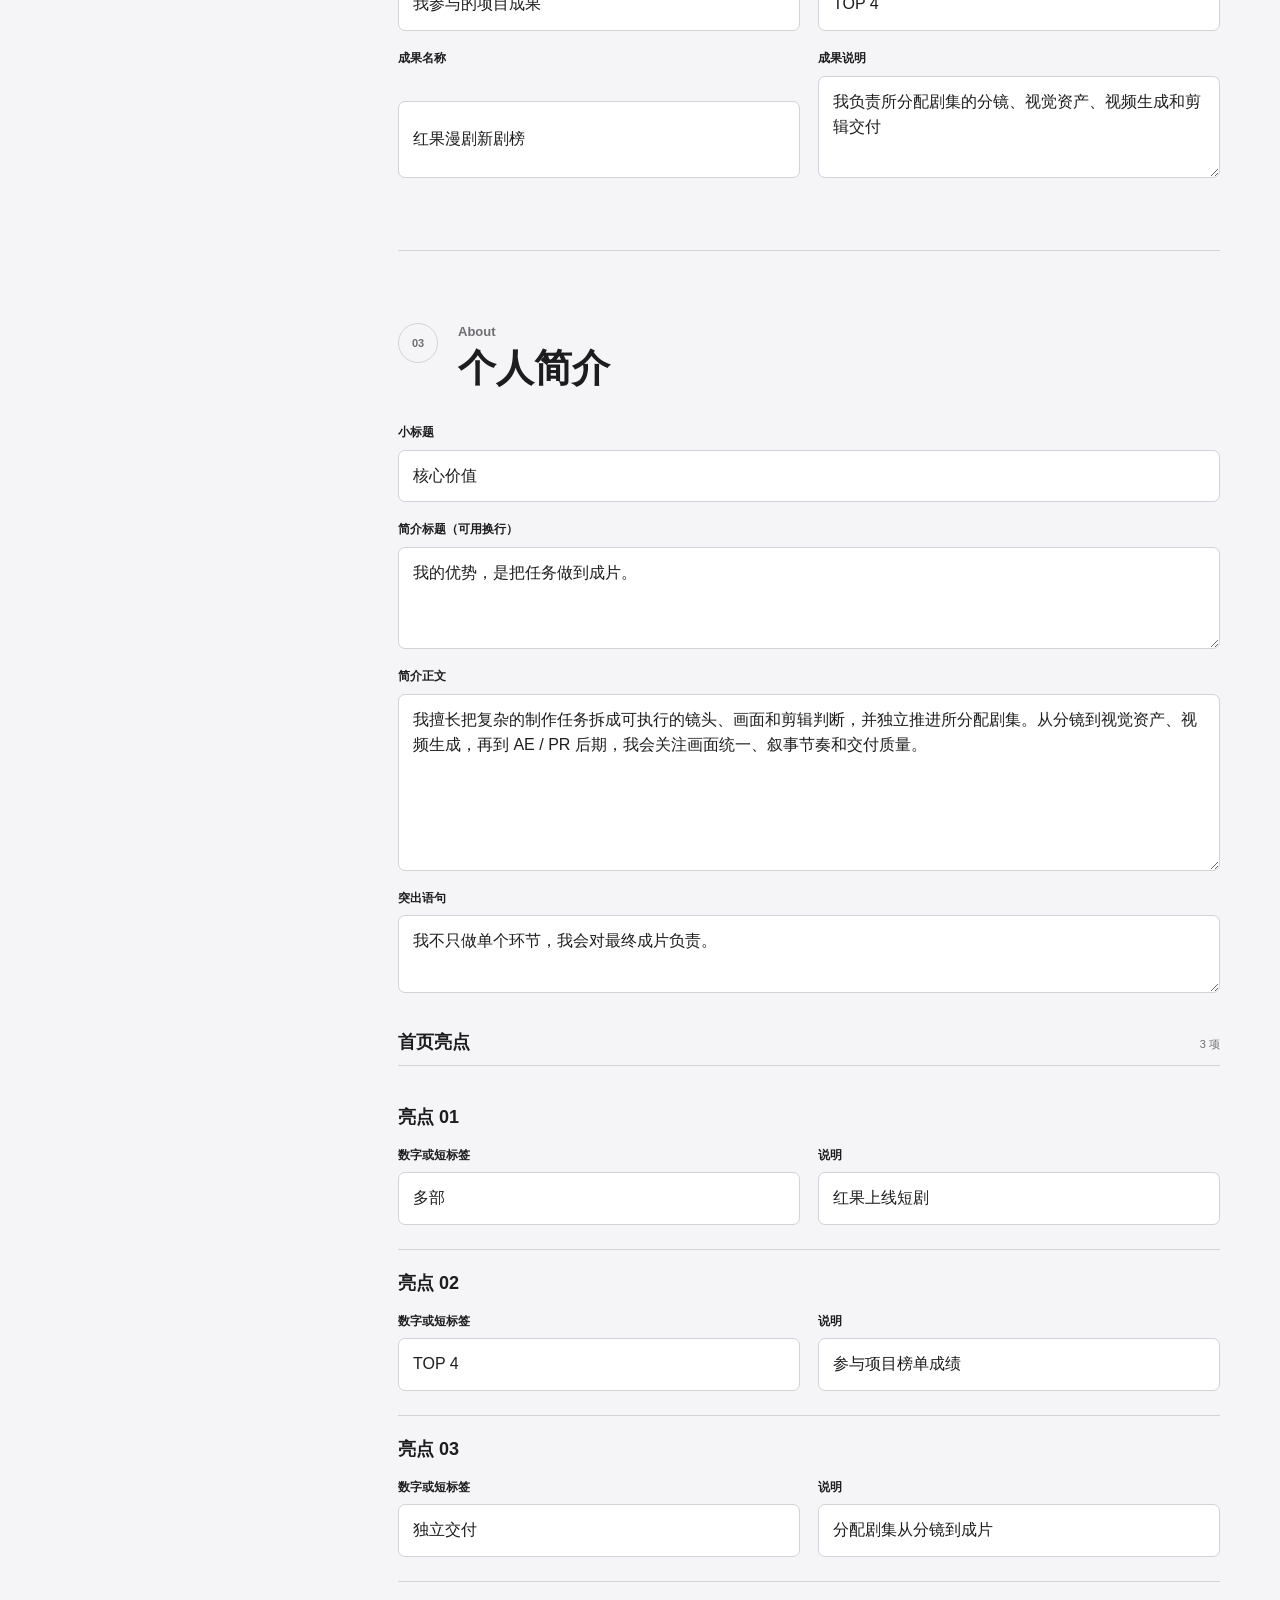
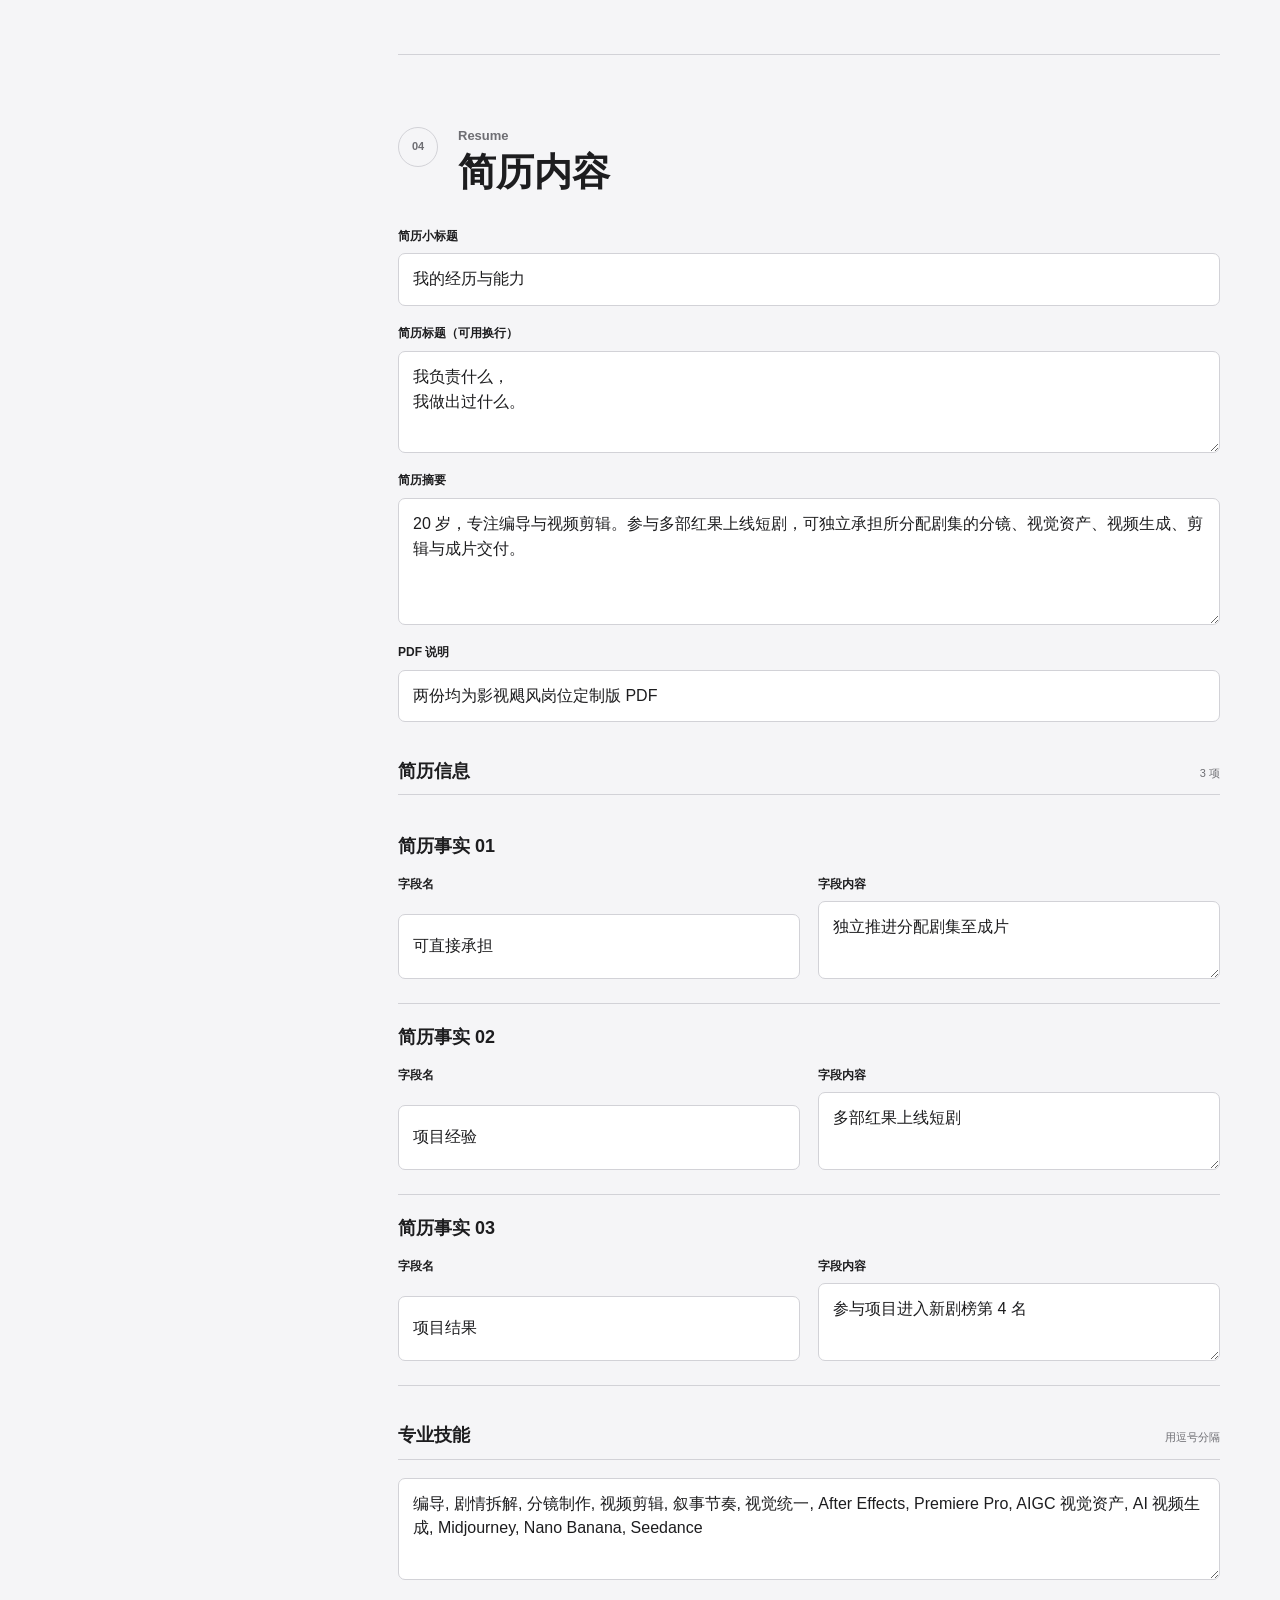
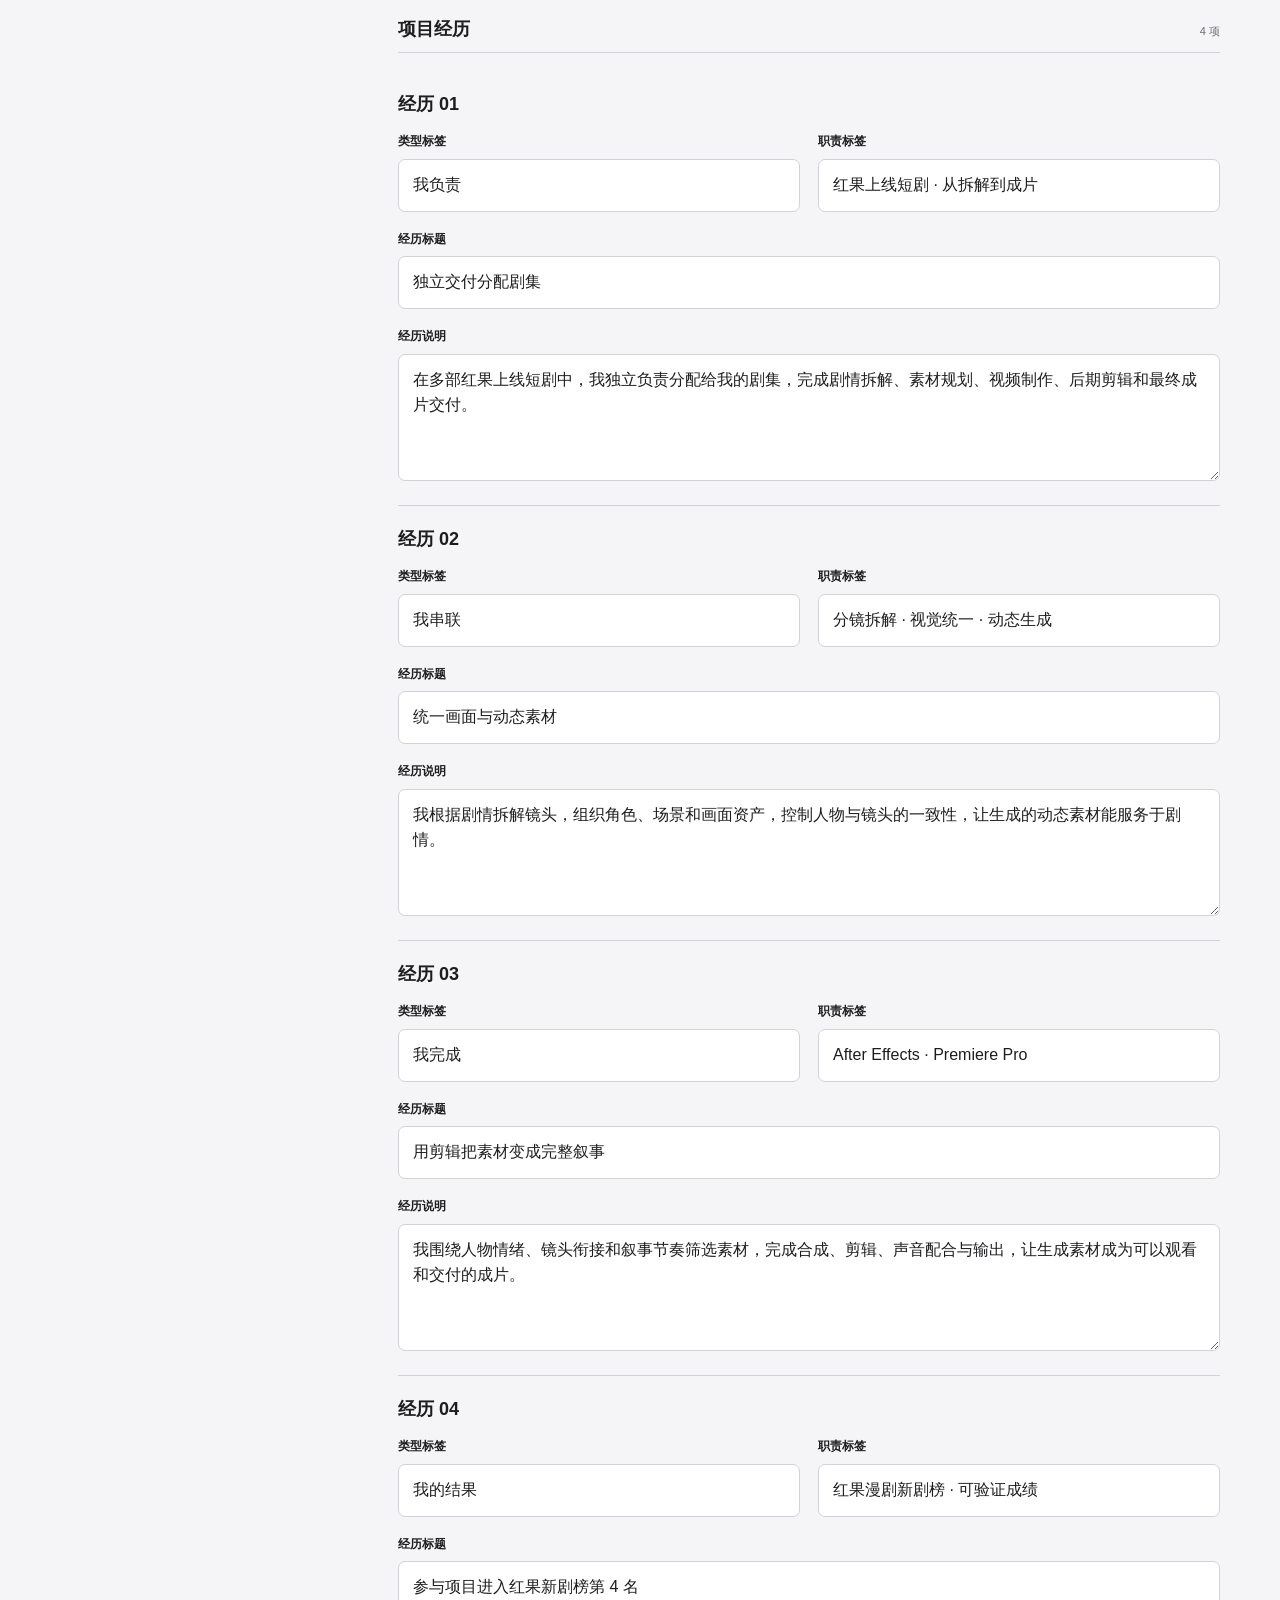
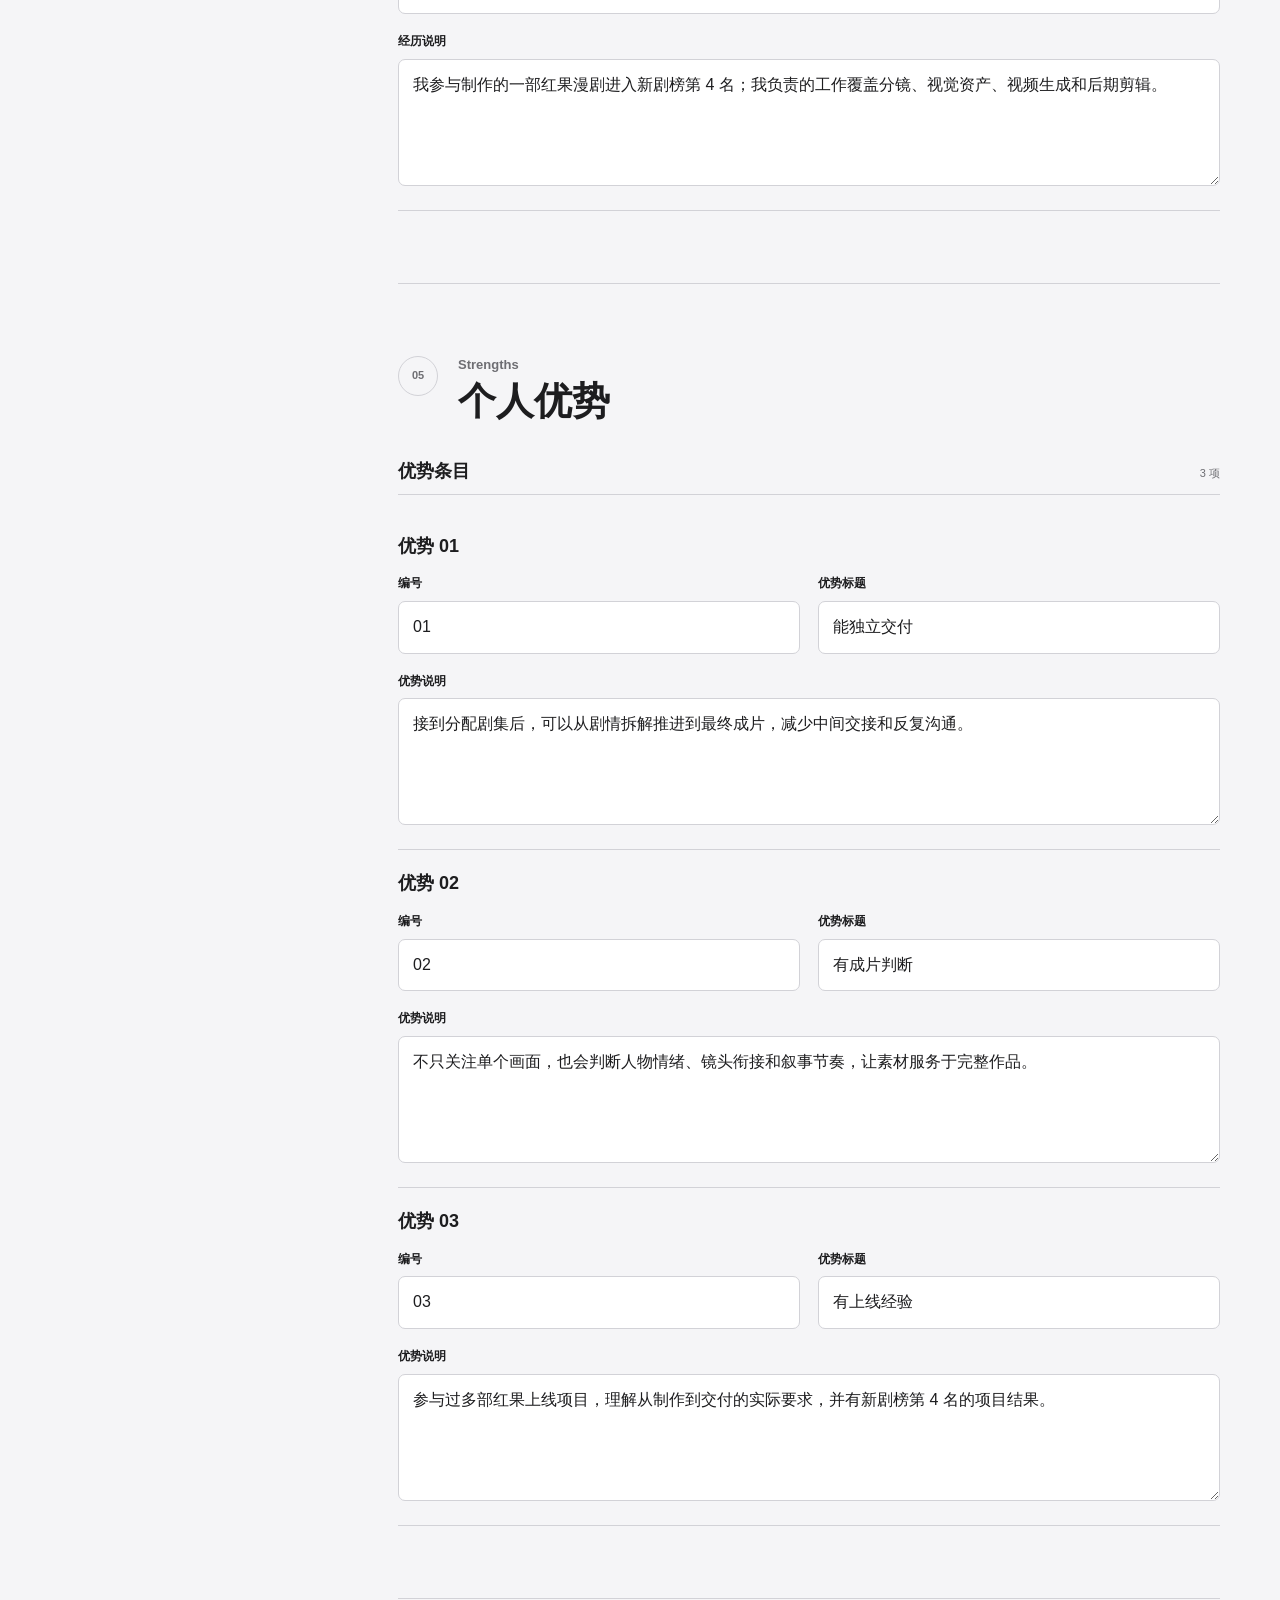
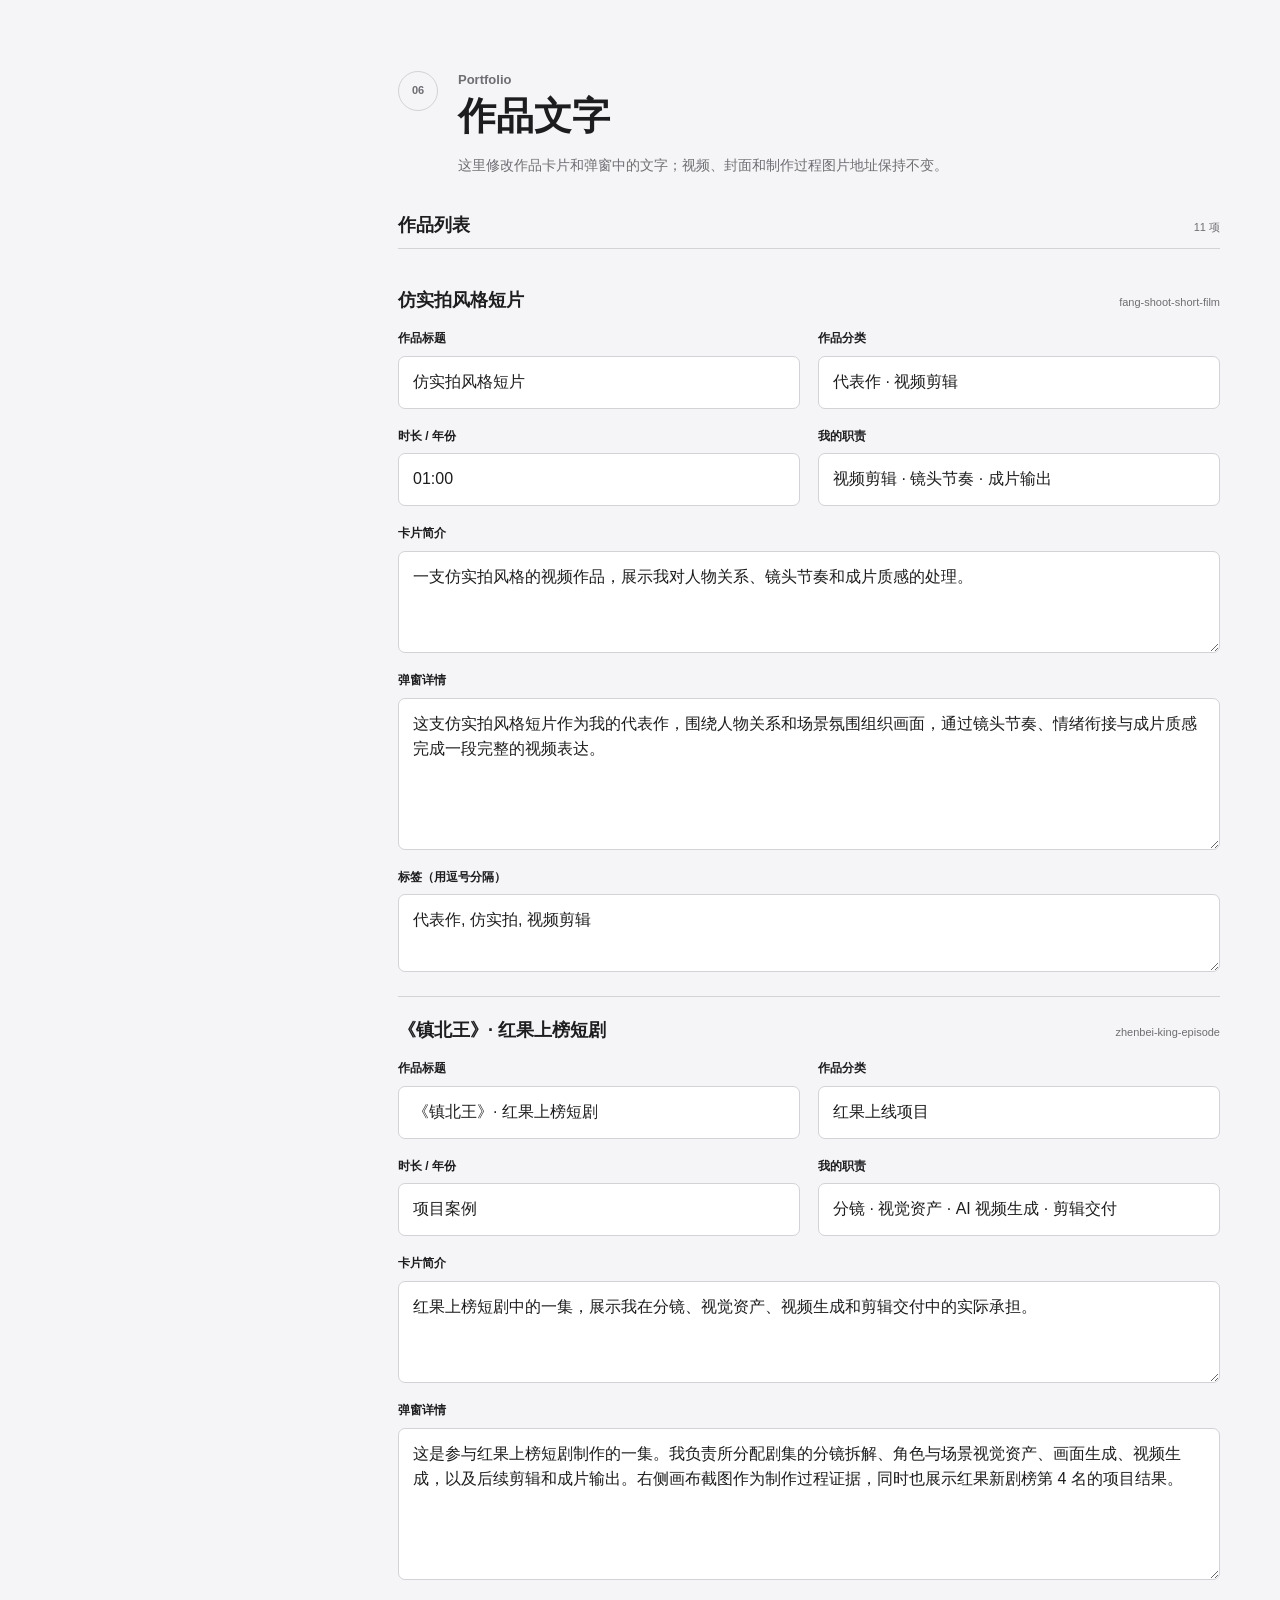
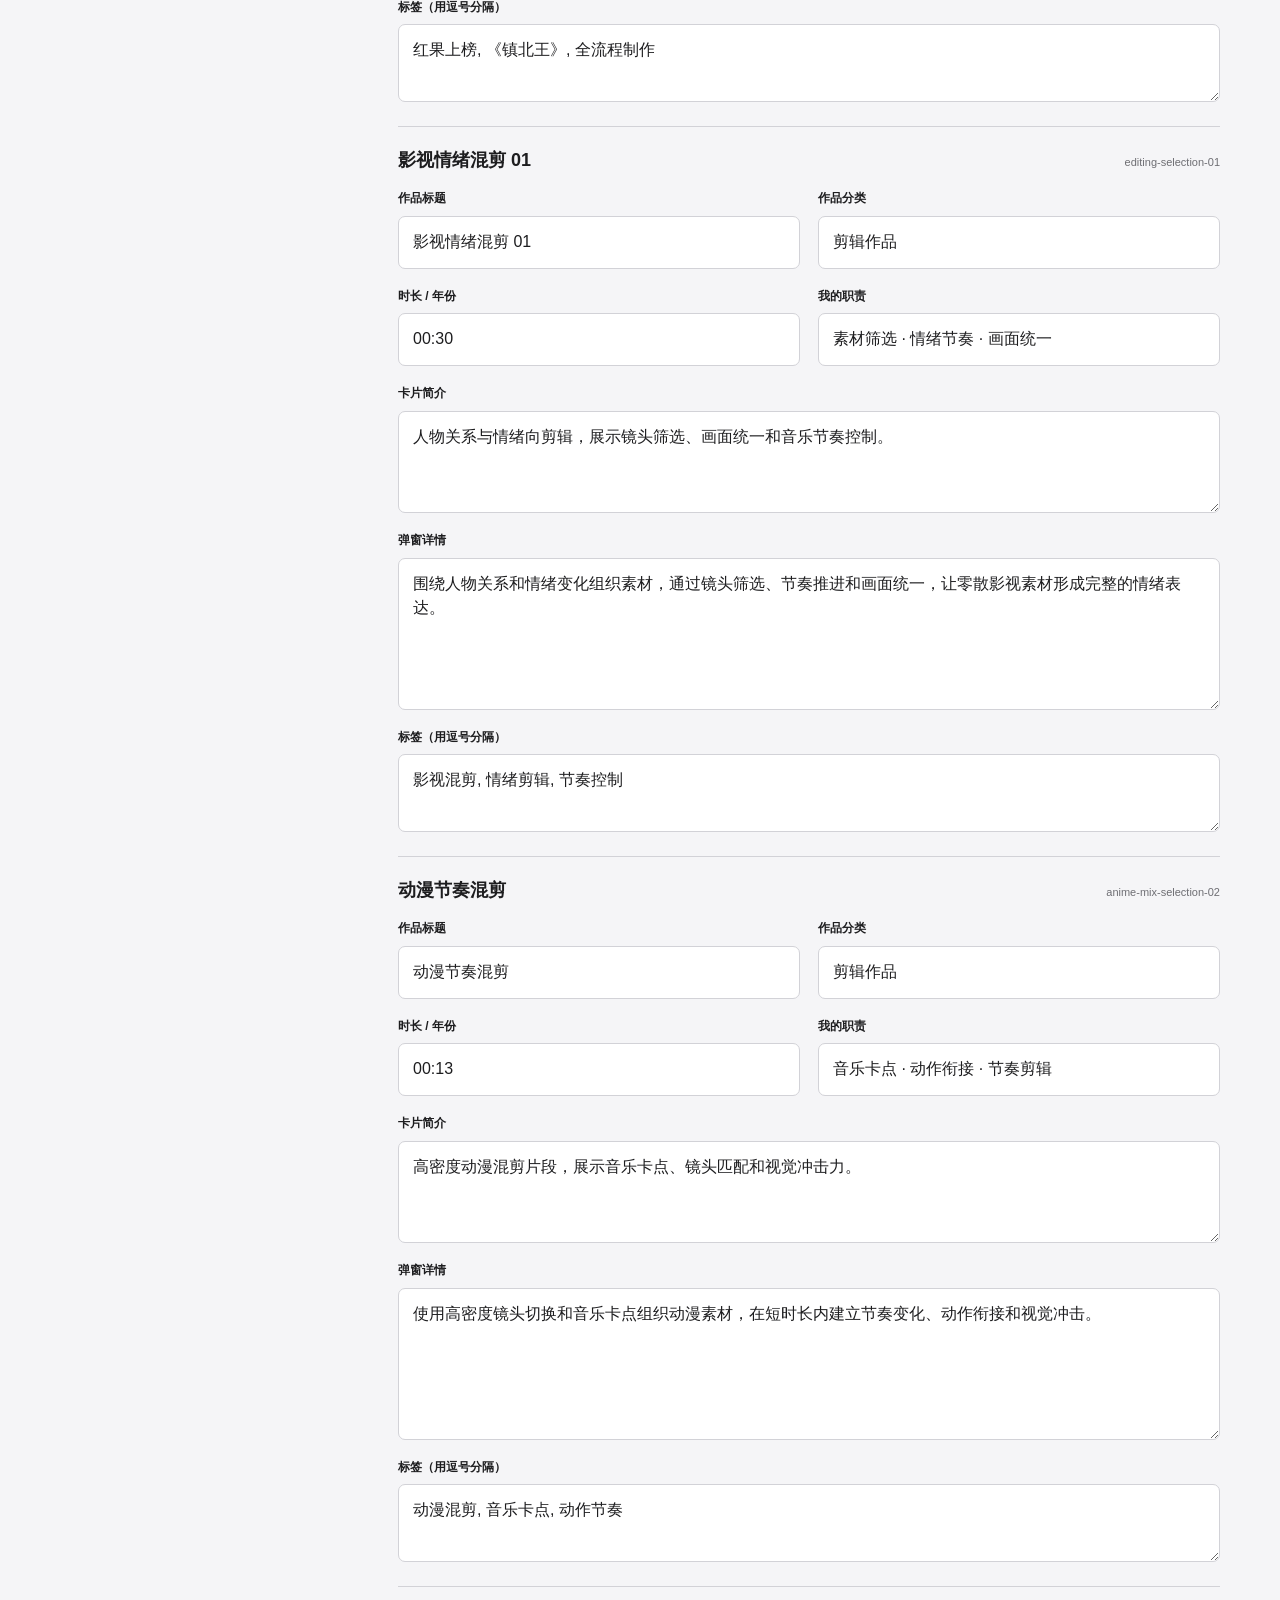
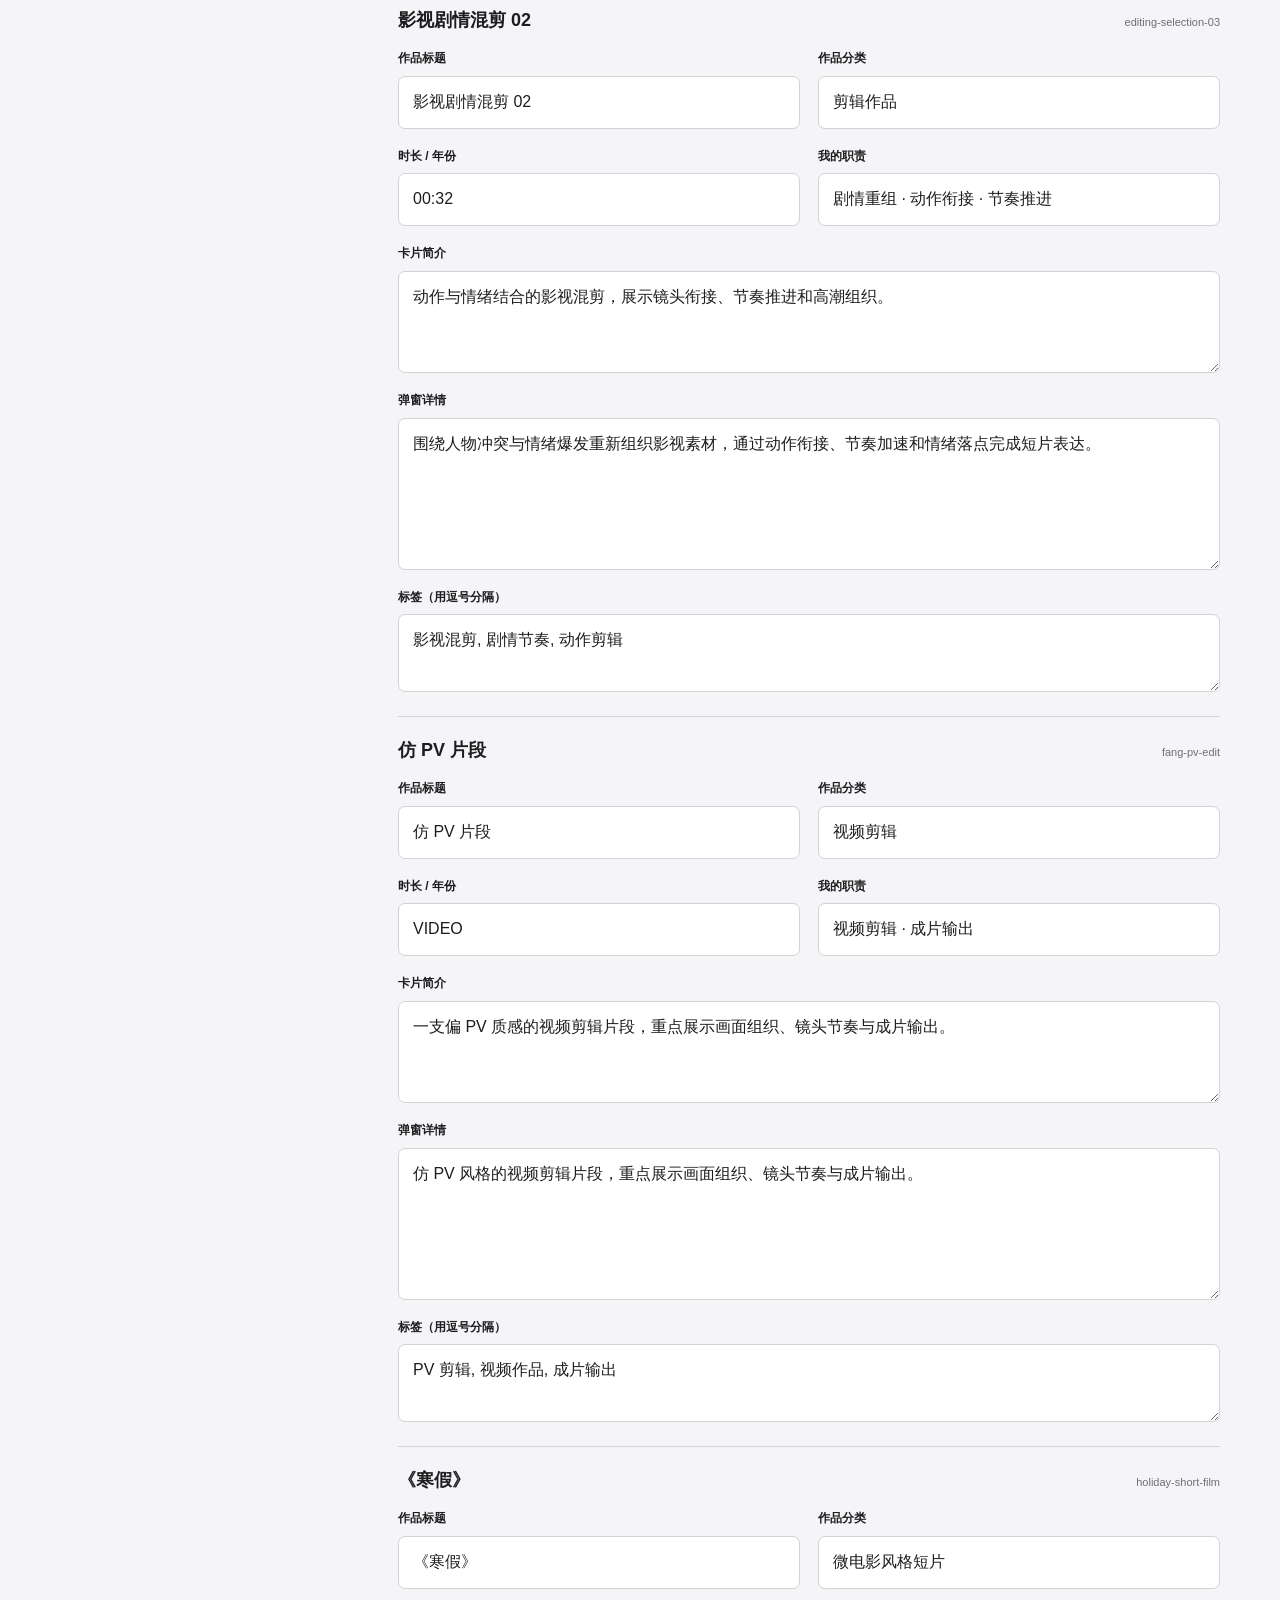
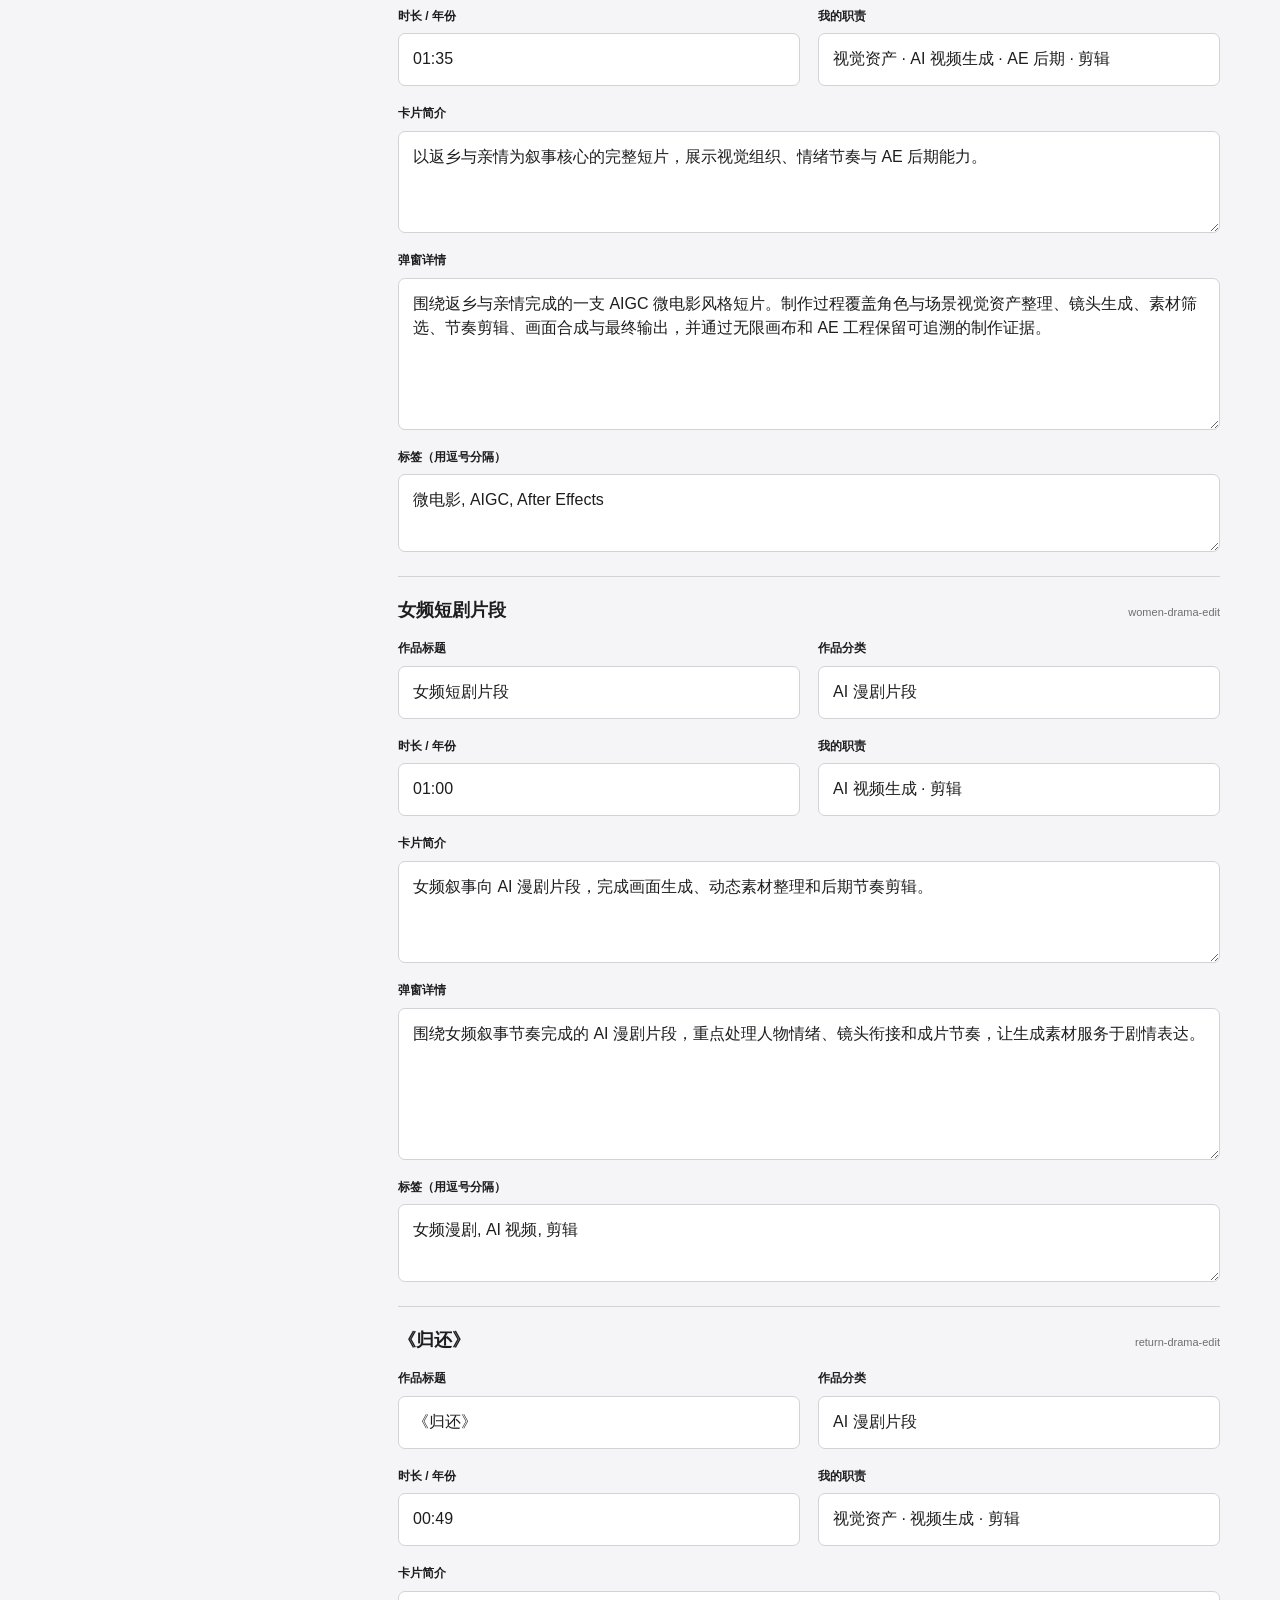
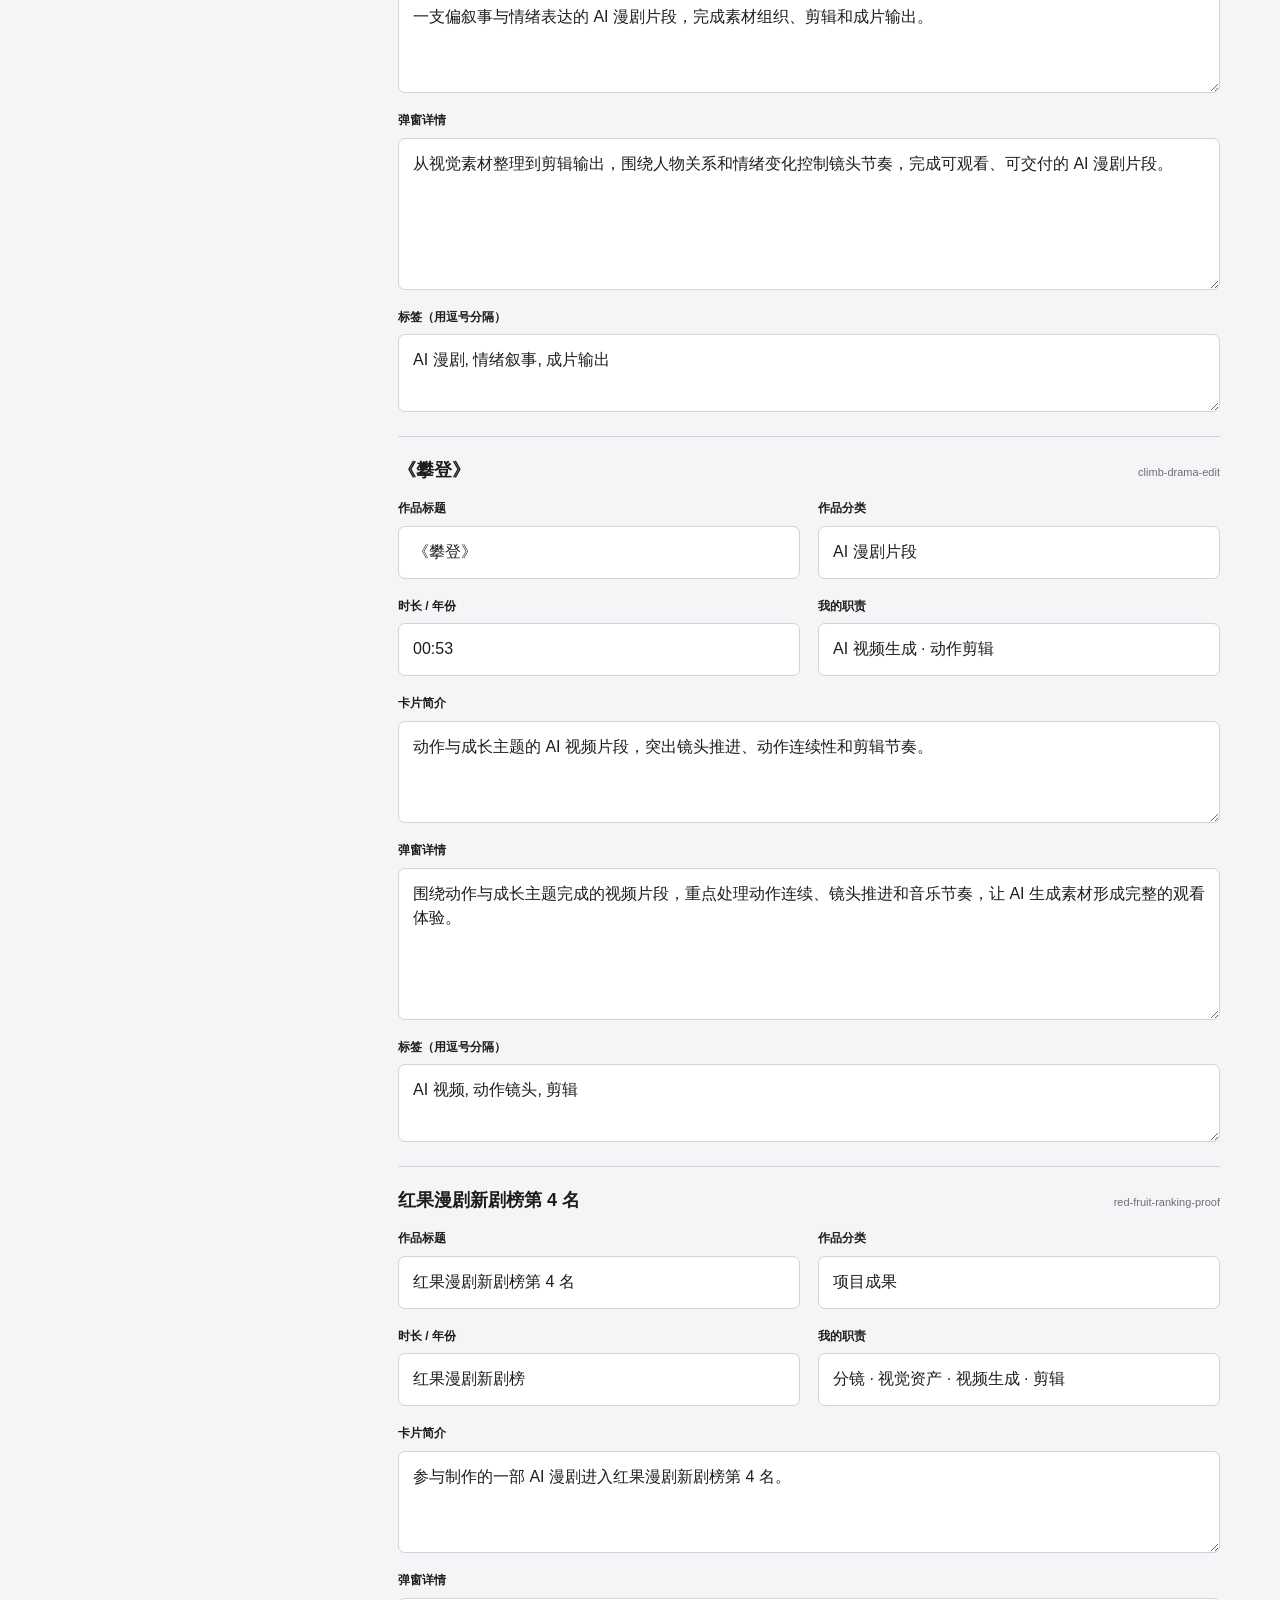
==== commit ac761564: "Add online resume and image previews" ====
--- a/editor.html
+++ b/editor.html
@@ -6,7 +6,7 @@
     <meta name="theme-color" content="#f5f5f7" />
     <meta name="description" content="编辑赵洲钰个人作品集文字内容。" />
     <title>编辑作品集 — 赵洲钰</title>
-    <link rel="stylesheet" href="styles.css?v=13" />
+    <link rel="stylesheet" href="styles.css?v=14" />
     <script src="assets/vendor/lucide.min.js?v=1.30.0" defer></script>
   </head>
   <body class="glass-shell editor-shell">
@@ -76,9 +76,9 @@
               <div class="editor-fields editor-fields-2">
                 <label class="field"><span>姓名</span><input name="identity.name" type="text" required /></label>
                 <label class="field"><span>职业标题</span><input name="identity.role" type="text" /></label>
-                <label class="field"><span>所在地</span><input name="identity.location" type="text" /></label>
                 <label class="field"><span>手机号</span><input name="identity.phone" type="tel" /></label>
                 <label class="field"><span>微信号</span><input name="identity.wechat" type="text" /></label>
+                <label class="field"><span>邮箱</span><input name="identity.email" type="email" /></label>
                 <label class="field"><span>简历 PDF 地址</span><input name="identity.cvUrl" type="text" /></label>
               </div>
             </section>
@@ -146,7 +146,7 @@
     </main>
 
     <div class="toast" role="status" aria-live="polite" data-editor-toast></div>
-    <script src="content.js?v=15" defer></script>
+    <script src="content.js?v=16" defer></script>
     <script src="editor.js?v=4" defer></script>
   </body>
 </html>
--- a/styles.css
+++ b/styles.css
@@ -640,6 +640,27 @@
   line-height: 1.5;
 }
 
+.statement-email {
+  display: flex;
+  flex-wrap: wrap;
+  gap: 8px 14px;
+  margin: 24px 0 0;
+  color: var(--text-secondary);
+  font-size: 14px;
+}
+
+.statement-email a {
+  color: var(--text);
+  font-weight: 600;
+  overflow-wrap: anywhere;
+}
+
+.statement-email a:hover,
+.page-intro-email:hover {
+  text-decoration: underline;
+  text-underline-offset: 4px;
+}
+
 .editing-showcase {
   border-top: 1px solid var(--line-soft);
   background: var(--surface);
@@ -943,6 +964,23 @@
   line-height: 1.68;
 }
 
+.page-intro-actions {
+  display: flex;
+  align-items: center;
+  flex-wrap: wrap;
+  gap: 16px 20px;
+}
+
+.page-intro-email {
+  min-height: 44px;
+  display: inline-flex;
+  align-items: center;
+  color: rgba(255, 255, 255, .88);
+  font-size: 14px;
+  font-weight: 600;
+  overflow-wrap: anywhere;
+}
+
 .page-intro .text-link {
   color: #fff;
 }
@@ -1023,6 +1061,12 @@
   align-items: center;
   gap: 14px;
   margin-top: 32px;
+}
+
+.resume-target-links {
+  display: flex;
+  flex-wrap: wrap;
+  gap: 10px;
 }
 
 .resume-download [data-resume-file-note] {
@@ -1457,11 +1501,58 @@
   background: var(--surface-subtle);
 }
 
+.dialog-gallery-trigger {
+  position: relative;
+  width: 100%;
+  min-height: 44px;
+  display: block;
+  padding: 0;
+  overflow: hidden;
+  border: 0;
+  background: var(--surface-subtle);
+  color: #fff;
+  cursor: zoom-in;
+}
+
 .dialog-gallery-item img {
   width: 100%;
   height: auto;
   object-fit: contain;
   background: var(--surface-subtle);
+  transition: transform var(--speed) var(--ease);
+}
+
+.dialog-gallery-zoom {
+  position: absolute;
+  right: 12px;
+  bottom: 12px;
+  width: 42px;
+  height: 42px;
+  display: grid;
+  place-items: center;
+  border: 1px solid rgba(255, 255, 255, .42);
+  border-radius: 50%;
+  background: rgba(22, 22, 23, .58);
+  box-shadow: 0 6px 18px rgba(0, 0, 0, .2);
+  backdrop-filter: blur(16px) saturate(150%);
+  -webkit-backdrop-filter: blur(16px) saturate(150%);
+  transition: background var(--speed) var(--ease), transform var(--speed) var(--ease);
+}
+
+.dialog-gallery-zoom svg {
+  width: 18px;
+  height: 18px;
+}
+
+@media (hover: hover) and (pointer: fine) {
+  .dialog-gallery-trigger:hover img {
+    transform: scale(1.015);
+  }
+
+  .dialog-gallery-trigger:hover .dialog-gallery-zoom {
+    background: rgba(22, 22, 23, .78);
+    transform: scale(1.05);
+  }
 }
 
 .dialog-gallery-item figcaption {
@@ -1494,6 +1585,129 @@
   padding: 6px 9px;
   border: 1px solid var(--line);
   border-radius: 6px;
+}
+
+.image-lightbox,
+.resume-viewer {
+  width: 100%;
+  max-width: none;
+  height: 100%;
+  max-height: none;
+  margin: 0;
+  padding: 0;
+  border: 0;
+  background: transparent;
+  color: #fff;
+}
+
+.image-lightbox::backdrop,
+.resume-viewer::backdrop {
+  background: rgba(0, 0, 0, .76);
+  backdrop-filter: blur(18px) saturate(120%);
+  -webkit-backdrop-filter: blur(18px) saturate(120%);
+}
+
+.image-lightbox-shell {
+  width: 100%;
+  min-height: 100%;
+  display: grid;
+  place-items: center;
+  padding: max(72px, calc(env(safe-area-inset-top) + 56px)) max(24px, env(safe-area-inset-right)) max(28px, env(safe-area-inset-bottom)) max(24px, env(safe-area-inset-left));
+}
+
+.image-lightbox-shell figure {
+  max-width: min(1500px, 100%);
+  margin: 0;
+}
+
+.image-lightbox-shell img {
+  width: auto;
+  max-width: 100%;
+  max-height: calc(100vh - 132px);
+  margin: 0 auto;
+  object-fit: contain;
+  border-radius: 6px;
+  box-shadow: 0 24px 80px rgba(0, 0, 0, .42);
+}
+
+.image-lightbox-shell figcaption {
+  margin-top: 14px;
+  color: rgba(255, 255, 255, .76);
+  font-size: 13px;
+  text-align: center;
+}
+
+.image-lightbox-close {
+  position: fixed;
+  z-index: 1;
+  top: max(18px, env(safe-area-inset-top));
+  right: max(18px, env(safe-area-inset-right));
+  border-color: rgba(255, 255, 255, .42);
+  background: rgba(22, 22, 23, .62);
+  color: #fff;
+  backdrop-filter: blur(16px) saturate(150%);
+  -webkit-backdrop-filter: blur(16px) saturate(150%);
+}
+
+.resume-viewer-shell {
+  width: min(1180px, calc(100% - 40px));
+  height: calc(100% - 40px - env(safe-area-inset-top) - env(safe-area-inset-bottom));
+  display: grid;
+  grid-template-rows: auto minmax(0, 1fr);
+  margin: max(20px, env(safe-area-inset-top)) auto max(20px, env(safe-area-inset-bottom));
+  overflow: hidden;
+  border: 1px solid rgba(255, 255, 255, .4);
+  border-radius: 8px;
+  background: var(--surface);
+  box-shadow: 0 24px 80px rgba(0, 0, 0, .38);
+  color: var(--text);
+}
+
+.resume-viewer-header {
+  min-height: 72px;
+  display: flex;
+  align-items: center;
+  justify-content: space-between;
+  gap: 18px;
+  padding: 12px 14px 12px 22px;
+  border-bottom: 1px solid var(--line-soft);
+}
+
+.resume-viewer-header .eyebrow {
+  margin-bottom: 2px;
+  font-size: 11px;
+}
+
+.resume-viewer-header h2 {
+  margin: 0;
+  font-size: 18px;
+}
+
+.resume-viewer-actions {
+  display: flex;
+  gap: 8px;
+}
+
+.resume-viewer iframe {
+  width: 100%;
+  height: 100%;
+  border: 0;
+  background: var(--page);
+}
+
+.image-lightbox.is-fallback,
+.resume-viewer.is-fallback {
+  position: fixed;
+  z-index: 90;
+  inset: 0;
+  display: block;
+  overflow: auto;
+  background: rgba(0, 0, 0, .82);
+}
+
+body.image-lightbox-open,
+body.resume-viewer-open {
+  overflow: hidden;
 }
 
 .toast {
@@ -2097,6 +2311,12 @@
     font-size: 17px;
   }
 
+  .page-intro-actions {
+    align-items: flex-start;
+    flex-direction: column;
+    gap: 10px;
+  }
+
   .resume-item {
     grid-template-columns: 1fr;
     gap: 8px;
@@ -2157,6 +2377,36 @@
 
   .dialog-gallery {
     grid-template-columns: 1fr;
+  }
+
+  .image-lightbox-shell {
+    padding-right: 16px;
+    padding-left: 16px;
+  }
+
+  .image-lightbox-shell img {
+    max-height: calc(100vh - 122px);
+  }
+
+  .resume-viewer-shell {
+    width: 100%;
+    height: calc(100% - env(safe-area-inset-top));
+    margin: env(safe-area-inset-top) 0 0;
+    border: 0;
+    border-radius: 0;
+  }
+
+  .resume-viewer-header {
+    min-height: 64px;
+    padding: 10px 10px 10px 16px;
+  }
+
+  .resume-viewer-header .eyebrow {
+    display: none;
+  }
+
+  .resume-viewer-header h2 {
+    font-size: 16px;
   }
 
   .dialog-footer {
